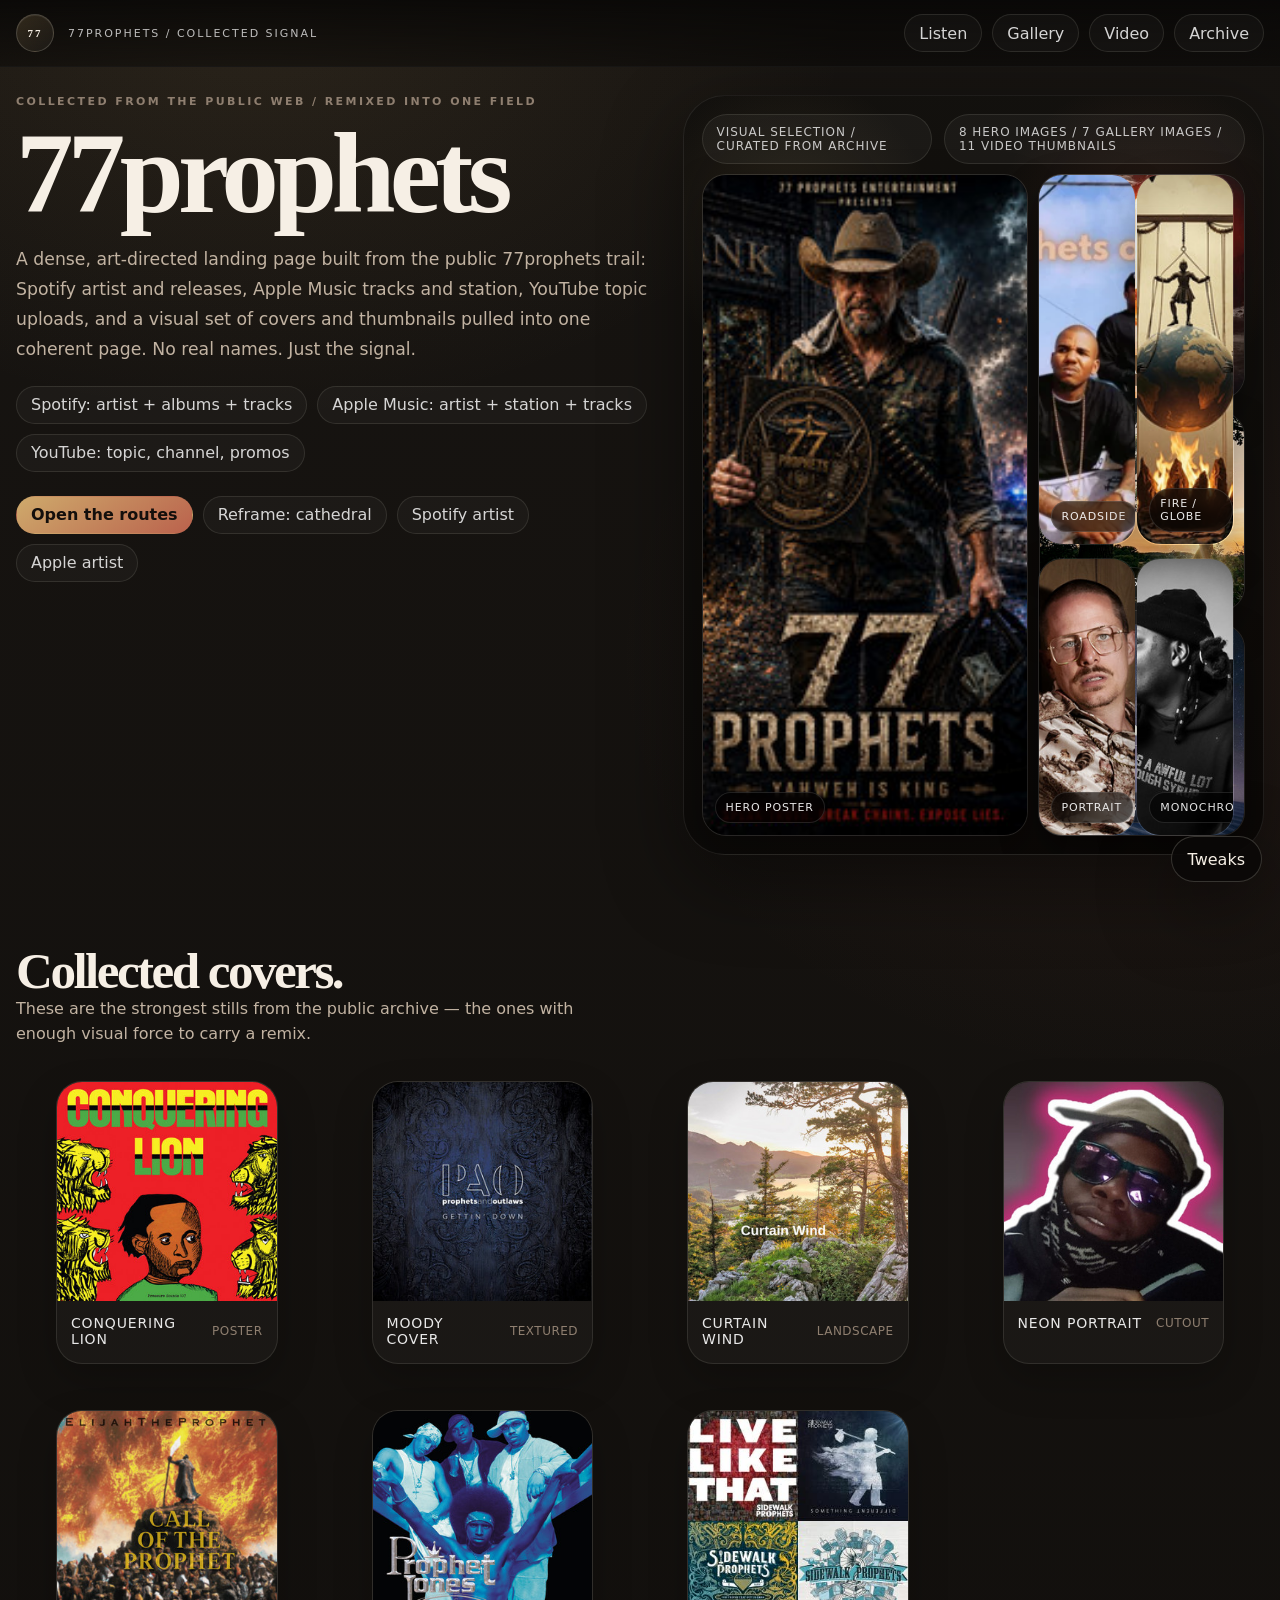
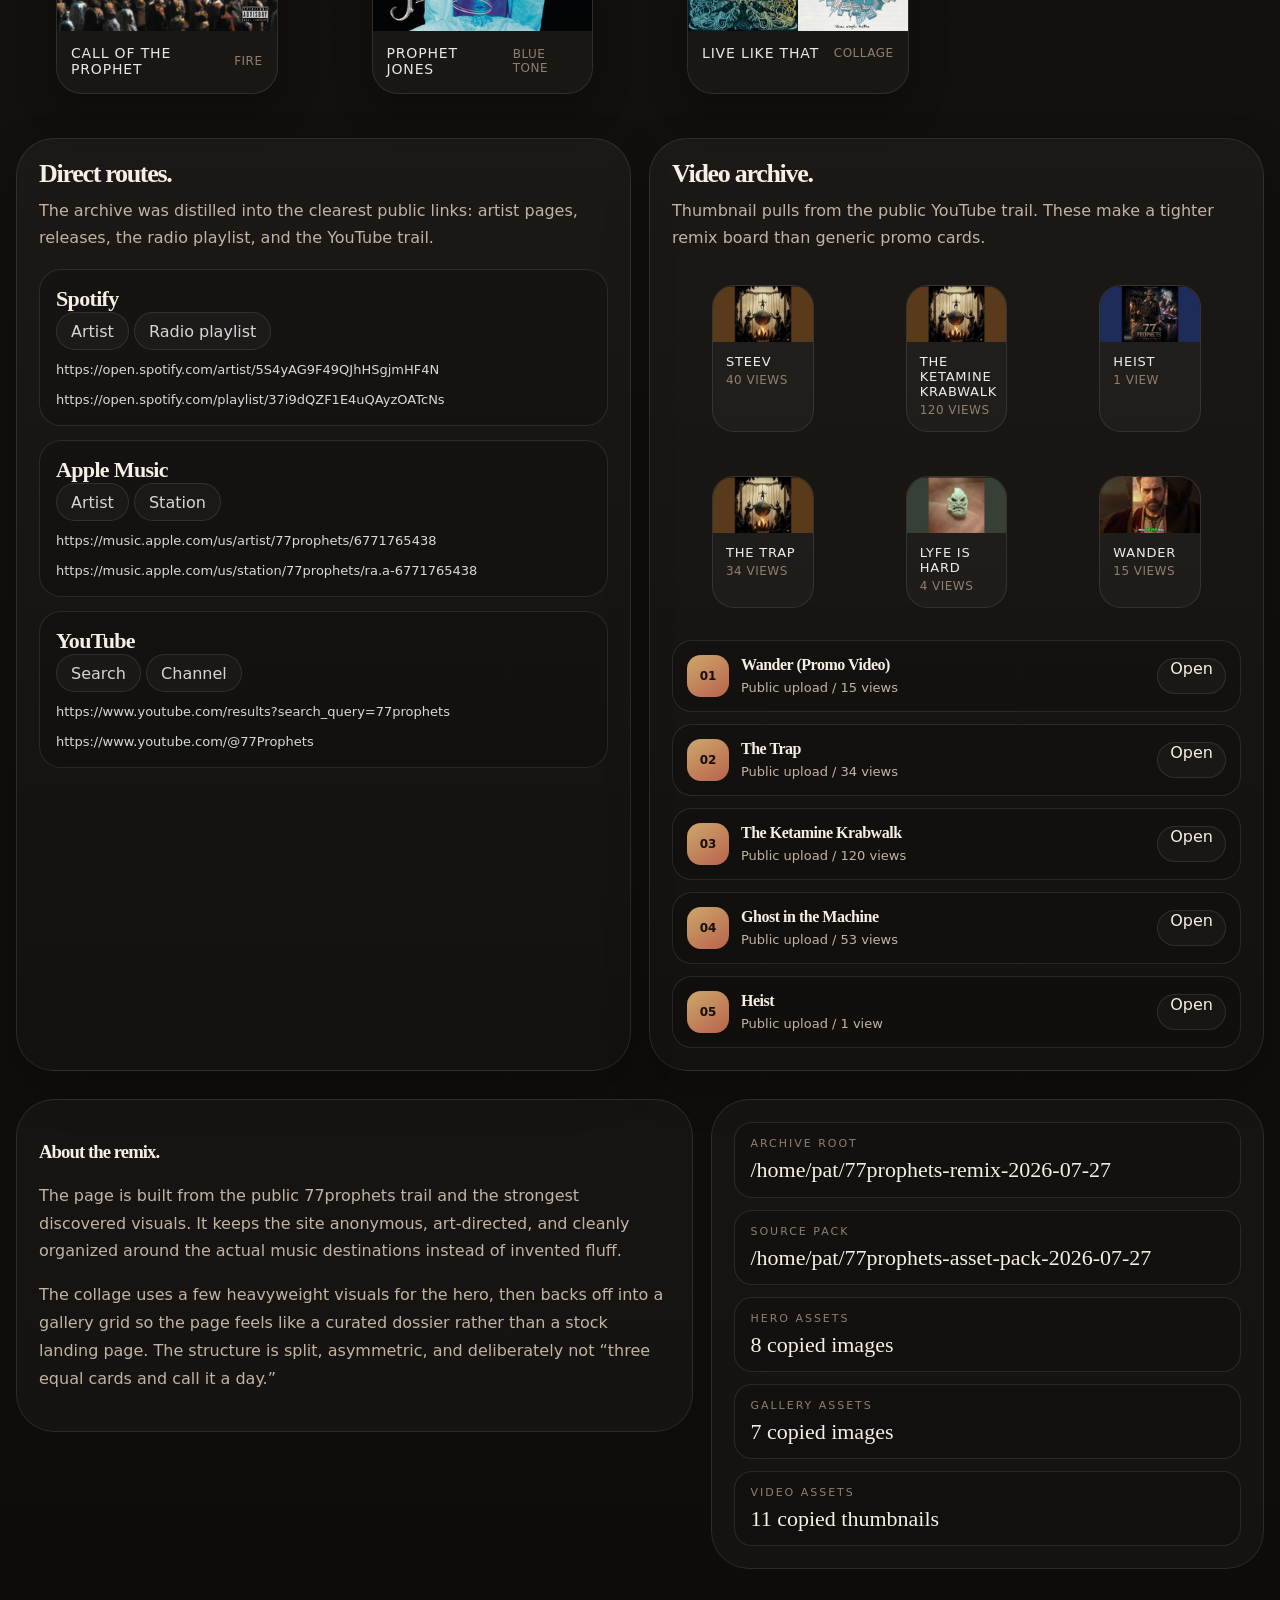
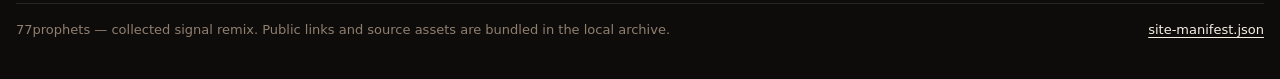
==== index.html @ fbe73b4c "first commit" ====
<!doctype html>
<html lang="en" data-theme="night" data-density="open">
<head>
  <meta charset="utf-8" />
  <meta name="viewport" content="width=device-width, initial-scale=1" />
  <title>77prophets — collected signal</title>
  <meta name="description" content="A remix landing page for 77prophets built from collected Spotify, Apple Music, and YouTube source material." />
  <link rel="stylesheet" href="styles.css" />
</head>
<body>
  <header class="topbar">
    <div class="topbar-inner">
      <a class="brand" href="#top">
        <span class="mark">77</span>
        <span>77prophets / collected signal</span>
      </a>
      <nav class="nav" aria-label="Primary">
        <a href="#listen">Listen</a>
        <a href="#gallery">Gallery</a>
        <a href="#video">Video</a>
        <a href="#archive">Archive</a>
      </nav>
    </div>
  </header>

  <main id="top" class="shell">
    <section class="hero">
      <div class="hero-grid">
        <div>
          <p class="kicker">collected from the public web / remixed into one field</p>
          <h1>77prophets</h1>
          <p class="lede">
            A dense, art-directed landing page built from the public 77prophets trail: Spotify artist and releases,
            Apple Music tracks and station, YouTube topic uploads, and a visual set of covers and thumbnails pulled
            into one coherent page. No real names. Just the signal.
          </p>
          <div class="hero-meta">
            <span class="pill">Spotify: artist + albums + tracks</span>
            <span class="pill">Apple Music: artist + station + tracks</span>
            <span class="pill">YouTube: topic, channel, promos</span>
          </div>
          <div class="hero-actions">
            <a class="pill primary" href="#listen">Open the routes</a>
            <button class="pill" id="layoutBtn" type="button">Reframe</button>
            <a class="pill" href="https://open.spotify.com/artist/5S4yAG9F49QJhHSgjmHF4N" target="_blank" rel="noreferrer">Spotify artist</a>
            <a class="pill" href="https://music.apple.com/us/artist/77prophets/6771765438" target="_blank" rel="noreferrer">Apple artist</a>
          </div>
        </div>

        <div class="stage" id="stage" data-layout="cathedral">
          <div class="stage-top">
            <div class="stage-note">visual selection / curated from archive</div>
            <div class="stage-note">8 hero images / 7 gallery images / 11 video thumbnails</div>
          </div>
          <div class="stage-viewer">
            <div class="stage-layout layout-cathedral">
              <div class="tile a"><img src="assets/hero/13_3f264e3a9a.jpg" alt="selected 77prophets artwork"><div class="caption">Hero poster</div></div>
              <div class="tile b"><img src="assets/hero/24_8e5d7bba82.jpg" alt="selected 77prophets artwork"><div class="caption">Cross / water</div></div>
              <div class="tile c"><img src="assets/hero/15_513509aef8.jpg" alt="selected 77prophets artwork"><div class="caption">Tree / rays</div></div>
              <div class="tile d"><img src="assets/hero/18_b2beb90a15.jpg" alt="selected 77prophets artwork"><div class="caption">Desert night</div></div>
              <div class="tile e"><img src="assets/hero/08_714ebfcae6.jpg" alt="selected 77prophets artwork"><div class="caption">Portrait</div></div>
              <div class="tile f"><img src="assets/hero/11_0848725a1e.jpg" alt="selected 77prophets artwork"><div class="caption">Monochrome</div></div>
              <div class="tile g"><img src="assets/hero/22_7654c1fba0.jpg" alt="selected 77prophets artwork"><div class="caption">Roadside</div></div>
              <div class="tile h"><img src="assets/hero/01_78456604d5.jpg" alt="selected 77prophets artwork"><div class="caption">Fire / globe</div></div>
            </div>
            <div class="stage-layout layout-noir">
              <div class="tile a"><img src="assets/hero/24_8e5d7bba82.jpg" alt="selected 77prophets artwork"><div class="caption">Cross / water</div></div>
              <div class="tile b"><img src="assets/hero/13_3f264e3a9a.jpg" alt="selected 77prophets artwork"><div class="caption">Hero poster</div></div>
              <div class="tile c"><img src="assets/hero/18_b2beb90a15.jpg" alt="selected 77prophets artwork"><div class="caption">Desert night</div></div>
              <div class="tile d"><img src="assets/hero/08_714ebfcae6.jpg" alt="selected 77prophets artwork"><div class="caption">Portrait</div></div>
              <div class="tile e"><img src="assets/hero/11_0848725a1e.jpg" alt="selected 77prophets artwork"><div class="caption">Monochrome</div></div>
              <div class="tile f"><img src="assets/hero/15_513509aef8.jpg" alt="selected 77prophets artwork"><div class="caption">Tree / rays</div></div>
              <div class="tile g"><img src="assets/hero/22_7654c1fba0.jpg" alt="selected 77prophets artwork"><div class="caption">Roadside</div></div>
              <div class="tile h"><img src="assets/hero/01_78456604d5.jpg" alt="selected 77prophets artwork"><div class="caption">Fire / globe</div></div>
            </div>
            <div class="stage-layout layout-field">
              <div class="tile a"><img src="assets/hero/18_b2beb90a15.jpg" alt="selected 77prophets artwork"><div class="caption">Desert night</div></div>
              <div class="tile b"><img src="assets/hero/24_8e5d7bba82.jpg" alt="selected 77prophets artwork"><div class="caption">Cross / water</div></div>
              <div class="tile c"><img src="assets/hero/13_3f264e3a9a.jpg" alt="selected 77prophets artwork"><div class="caption">Hero poster</div></div>
              <div class="tile d"><img src="assets/hero/08_714ebfcae6.jpg" alt="selected 77prophets artwork"><div class="caption">Portrait</div></div>
              <div class="tile e"><img src="assets/hero/11_0848725a1e.jpg" alt="selected 77prophets artwork"><div class="caption">Monochrome</div></div>
              <div class="tile f"><img src="assets/hero/15_513509aef8.jpg" alt="selected 77prophets artwork"><div class="caption">Tree / rays</div></div>
              <div class="tile g"><img src="assets/hero/22_7654c1fba0.jpg" alt="selected 77prophets artwork"><div class="caption">Roadside</div></div>
              <div class="tile h"><img src="assets/hero/01_78456604d5.jpg" alt="selected 77prophets artwork"><div class="caption">Fire / globe</div></div>
            </div>
          </div>
        </div>
      </div>
    </section>

    <section class="section" id="gallery">
      <div class="grid-title">
        <div>
          <h2>Collected covers.</h2>
          <p>These are the strongest stills from the public archive — the ones with enough visual force to carry a remix.</p>
        </div>
      </div>
      <div class="gallery">
        <figure class="art"><div class="frame"><img src="assets/gallery/06_ef3a09a09f.jpg" alt="77prophets collected artwork"></div><figcaption><span class="name">Conquering Lion</span><span class="meta">Poster</span></figcaption></figure>
        <figure class="art"><div class="frame"><img src="assets/gallery/07_71e5654ec9.jpg" alt="77prophets collected artwork"></div><figcaption><span class="name">Moody cover</span><span class="meta">Textured</span></figcaption></figure>
        <figure class="art"><div class="frame"><img src="assets/gallery/09_34dceb5f44.jpg" alt="77prophets collected artwork"></div><figcaption><span class="name">Curtain Wind</span><span class="meta">Landscape</span></figcaption></figure>
        <figure class="art"><div class="frame"><img src="assets/gallery/12_2a3b963a49.jpg" alt="77prophets collected artwork"></div><figcaption><span class="name">Neon portrait</span><span class="meta">Cutout</span></figcaption></figure>
        <figure class="art"><div class="frame"><img src="assets/gallery/19_951641663b.jpg" alt="77prophets collected artwork"></div><figcaption><span class="name">Call of the Prophet</span><span class="meta">Fire</span></figcaption></figure>
        <figure class="art"><div class="frame"><img src="assets/gallery/20_6f04014e74.jpg" alt="77prophets collected artwork"></div><figcaption><span class="name">Prophet Jones</span><span class="meta">Blue tone</span></figcaption></figure>
        <figure class="art"><div class="frame"><img src="assets/gallery/23_572b9ea2e8.jpg" alt="77prophets collected artwork"></div><figcaption><span class="name">Live Like That</span><span class="meta">Collage</span></figcaption></figure>
      </div>
    </section>

    <section class="section" id="listen">
      <div class="split">
        <div class="panel">
          <div class="panel-inner">
            <h3>Direct routes.</h3>
            <p class="lead">The archive was distilled into the clearest public links: artist pages, releases, the radio playlist, and the YouTube trail.</p>
            <div class="platforms">
              <div class="platform">
                <h4>Spotify</h4>
                <a class="link-chip" href="https://open.spotify.com/artist/5S4yAG9F49QJhHSgjmHF4N" target="_blank" rel="noreferrer">Artist</a>
                <a class="link-chip" href="https://open.spotify.com/playlist/37i9dQZF1E4uQAyzOATcNs" target="_blank" rel="noreferrer">Radio playlist</a>
                <span class="url">https://open.spotify.com/artist/5S4yAG9F49QJhHSgjmHF4N</span>
                <span class="url">https://open.spotify.com/playlist/37i9dQZF1E4uQAyzOATcNs</span>
              </div>
              <div class="platform">
                <h4>Apple Music</h4>
                <a class="link-chip" href="https://music.apple.com/us/artist/77prophets/6771765438" target="_blank" rel="noreferrer">Artist</a>
                <a class="link-chip" href="https://music.apple.com/us/station/77prophets/ra.a-6771765438" target="_blank" rel="noreferrer">Station</a>
                <span class="url">https://music.apple.com/us/artist/77prophets/6771765438</span>
                <span class="url">https://music.apple.com/us/station/77prophets/ra.a-6771765438</span>
              </div>
              <div class="platform">
                <h4>YouTube</h4>
                <a class="link-chip" href="https://www.youtube.com/results?search_query=77prophets" target="_blank" rel="noreferrer">Search</a>
                <a class="link-chip" href="https://www.youtube.com/@77Prophets" target="_blank" rel="noreferrer">Channel</a>
                <span class="url">https://www.youtube.com/results?search_query=77prophets</span>
                <span class="url">https://www.youtube.com/@77Prophets</span>
              </div>
            </div>
          </div>
        </div>
        <div class="panel" id="video">
          <div class="panel-inner">
            <h3>Video archive.</h3>
            <p class="lead">Thumbnail pulls from the public YouTube trail. These make a tighter remix board than generic promo cards.</p>
            <div class="watch-grid">
              <figure class="watch"><div class="thumb"><img src="assets/video/29_steev_6j5puYoTMLA.jpg" alt="Steev thumbnail"></div><figcaption><span class="name">Steev</span><span class="meta">40 views</span></figcaption></figure>
              <figure class="watch"><div class="thumb"><img src="assets/video/30_the-ketamine-krabwalk_bxplLXEEALA.jpg" alt="The Ketamine Krabwalk thumbnail"></div><figcaption><span class="name">The Ketamine Krabwalk</span><span class="meta">120 views</span></figcaption></figure>
              <figure class="watch"><div class="thumb"><img src="assets/video/31_heist_xlQehM2_czU.jpg" alt="Heist thumbnail"></div><figcaption><span class="name">Heist</span><span class="meta">1 view</span></figcaption></figure>
              <figure class="watch"><div class="thumb"><img src="assets/video/33_the-trap_KlqgyTKAqKk.jpg" alt="The Trap thumbnail"></div><figcaption><span class="name">The Trap</span><span class="meta">34 views</span></figcaption></figure>
              <figure class="watch"><div class="thumb"><img src="assets/video/35_lyfe-is-hard_1YP9dGUnox0.jpg" alt="Lyfe Is Hard thumbnail"></div><figcaption><span class="name">Lyfe Is Hard</span><span class="meta">4 views</span></figcaption></figure>
              <figure class="watch"><div class="thumb"><img src="assets/video/40_wander-promo-video_gyBCdFIRSbQ.jpg" alt="Wander promo thumbnail"></div><figcaption><span class="name">Wander</span><span class="meta">15 views</span></figcaption></figure>
            </div>
            <div class="tracklist">
              <article class="track"><div class="num">01</div><div><h4>Wander (Promo Video)</h4><p>Public upload / 15 views</p></div><a class="go" href="https://www.youtube.com/watch?v=gyBCdFIRSbQ&list=RDgyBCdFIRSbQ&start_radio=1&pp=ygUKNzdwcm9waGV0c6AHAQ%3D%3D" target="_blank" rel="noreferrer">Open</a></article>
              <article class="track"><div class="num">02</div><div><h4>The Trap</h4><p>Public upload / 34 views</p></div><a class="go" href="https://www.youtube.com/watch?v=KlqgyTKAqKk&list=RDKlqgyTKAqKk&start_radio=1&pp=ygUKNzdwcm9waGV0c6AHAQ%3D%3D" target="_blank" rel="noreferrer">Open</a></article>
              <article class="track"><div class="num">03</div><div><h4>The Ketamine Krabwalk</h4><p>Public upload / 120 views</p></div><a class="go" href="https://www.youtube.com/watch?v=bxplLXEEALA&list=RDbxplLXEEALA&start_radio=1&pp=ygUKNzdwcm9waGV0c6AHAQ%3D%3D" target="_blank" rel="noreferrer">Open</a></article>
              <article class="track"><div class="num">04</div><div><h4>Ghost in the Machine</h4><p>Public upload / 53 views</p></div><a class="go" href="https://www.youtube.com/watch?v=Ih0XRfu945s&list=RDIh0XRfu945s&start_radio=1&pp=ygUKNzdwcm9waGV0c6AHAQ%3D%3D" target="_blank" rel="noreferrer">Open</a></article>
              <article class="track"><div class="num">05</div><div><h4>Heist</h4><p>Public upload / 1 view</p></div><a class="go" href="https://www.youtube.com/watch?v=xlQehM2_czU&list=RDxlQehM2_czU&start_radio=1&pp=ygUKNzdwcm9waGV0c6AHAQ%3D%3D" target="_blank" rel="noreferrer">Open</a></article>
            </div>
          </div>
        </div>
      </div>
    </section>

    <section class="section" id="archive">
      <div class="story">
        <div class="essay">
          <h3>About the remix.</h3>
          <p>
            The page is built from the public 77prophets trail and the strongest discovered visuals. It keeps the site
            anonymous, art-directed, and cleanly organized around the actual music destinations instead of invented fluff.
          </p>
          <p>
            The collage uses a few heavyweight visuals for the hero, then backs off into a gallery grid so the page
            feels like a curated dossier rather than a stock landing page. The structure is split, asymmetric, and
            deliberately not “three equal cards and call it a day.”
          </p>
        </div>
        <div class="facts">
          <div class="fact"><div class="label">archive root</div><div class="value">/home/pat/77prophets-remix-2026-07-27</div></div>
          <div class="fact"><div class="label">source pack</div><div class="value">/home/pat/77prophets-asset-pack-2026-07-27</div></div>
          <div class="fact"><div class="label">hero assets</div><div class="value">8 copied images</div></div>
          <div class="fact"><div class="label">gallery assets</div><div class="value">7 copied images</div></div>
          <div class="fact"><div class="label">video assets</div><div class="value">11 copied thumbnails</div></div>
        </div>
      </div>
    </section>

    <footer class="footer">
      <div class="footer-inner">
        <div>77prophets — collected signal remix. Public links and source assets are bundled in the local archive.</div>
        <div><a href="site-manifest.json">site-manifest.json</a></div>
      </div>
    </footer>
  </main>

  <div class="tweaks" id="tweaks">
    <button class="launch" id="tweaksToggle" aria-expanded="false" aria-controls="tweaksPanel">Tweaks</button>
    <div class="tweaks-panel" id="tweaksPanel">
      <div class="label">Theme</div>
      <div class="segmented" data-group="theme">
        <button type="button" data-theme="night" aria-pressed="true">Night</button>
        <button type="button" data-theme="paper" aria-pressed="false">Paper</button>
        <button type="button" data-theme="ember" aria-pressed="false">Ember</button>
      </div>
      <div class="row">
        <div class="label">Density</div>
        <div class="segmented" data-group="density">
          <button type="button" data-density="open" aria-pressed="true">Open</button>
          <button type="button" data-density="tight" aria-pressed="false">Tight</button>
        </div>
      </div>
    </div>
  </div>
  <script src="script.js"></script>
</body>
</html>
---- styles.css ----
:root {
  --bg: #0e0c0a;
  --bg-soft: #171411;
  --panel: rgba(22, 18, 14, 0.82);
  --panel-2: rgba(31, 26, 20, 0.88);
  --line: rgba(255, 247, 233, 0.10);
  --line-strong: rgba(255, 247, 233, 0.18);
  --ink: #f6efe5;
  --muted: #c2b3a2;
  --muted-2: #8f7f70;
  --accent: #d6b06f;
  --accent-2: #c86952;
  --accent-3: #8bb9e8;
  --shadow: 0 26px 80px rgba(0, 0, 0, 0.45);
  --radius-xl: 34px;
  --radius-lg: 26px;
  --radius-md: 18px;
  --radius-sm: 12px;
  --max: 1360px;
}

* { box-sizing: border-box; }
html { scroll-behavior: smooth; }
body {
  margin: 0;
  color: var(--ink);
  font-family: ui-sans-serif, system-ui, -apple-system, BlinkMacSystemFont, "Segoe UI", sans-serif;
  background:
    radial-gradient(1000px 700px at 20% 0%, rgba(214, 176, 111, 0.10), transparent 60%),
    radial-gradient(900px 700px at 90% 20%, rgba(200, 105, 82, 0.08), transparent 60%),
    linear-gradient(180deg, var(--bg-soft), var(--bg));
  min-height: 100vh;
  overflow-x: hidden;
}

a { color: inherit; text-decoration: none; }
img { display: block; width: 100%; }
button { font: inherit; }

.shell {
  width: min(var(--max), calc(100vw - 32px));
  margin: 0 auto;
}

.topbar {
  position: sticky;
  top: 0;
  z-index: 10;
  backdrop-filter: blur(16px);
  -webkit-backdrop-filter: blur(16px);
  background: linear-gradient(180deg, rgba(8, 7, 6, 0.88), rgba(8, 7, 6, 0.48));
  border-bottom: 1px solid rgba(255, 255, 255, 0.05);
}
.topbar-inner {
  width: min(var(--max), calc(100vw - 32px));
  margin: 0 auto;
  padding: 14px 0;
  display: flex;
  align-items: center;
  justify-content: space-between;
  gap: 16px;
}
.brand {
  display: flex;
  align-items: center;
  gap: 14px;
  text-transform: uppercase;
  letter-spacing: 0.18em;
  font-size: 11px;
  color: rgba(255, 255, 255, 0.72);
}
.mark {
  width: 38px;
  height: 38px;
  border-radius: 999px;
  display: grid;
  place-items: center;
  border: 1px solid var(--line-strong);
  background: linear-gradient(145deg, rgba(214,176,111,0.18), rgba(255,255,255,0.04));
  box-shadow: inset 0 1px 0 rgba(255,255,255,0.08);
  font-family: Georgia, serif;
  font-weight: 700;
  color: var(--ink);
}
.nav {
  display: flex;
  flex-wrap: wrap;
  justify-content: flex-end;
  gap: 10px;
}
.nav a,
.pill,
.link-chip {
  min-height: 38px;
  display: inline-flex;
  align-items: center;
  gap: 8px;
  padding: 0 14px;
  border-radius: 999px;
  border: 1px solid var(--line);
  background: rgba(255,255,255,0.03);
  color: rgba(255,255,255,0.82);
  transition: transform 180ms ease, background 180ms ease, border-color 180ms ease;
}
.nav a:hover,
.nav a:focus-visible,
.pill:hover,
.pill:focus-visible,
.link-chip:hover,
.link-chip:focus-visible,
button:hover,
button:focus-visible {
  outline: none;
  transform: translateY(-1px);
  border-color: var(--line-strong);
  background: rgba(255,255,255,0.06);
}

.hero {
  padding: 28px 0 26px;
}
.hero-grid {
  display: grid;
  grid-template-columns: minmax(0, 1.05fr) minmax(0, 0.95fr);
  gap: 24px;
  align-items: start;
}
.kicker {
  margin: 0 0 14px;
  font-size: 11px;
  letter-spacing: 0.22em;
  text-transform: uppercase;
  color: var(--muted-2);
  font-weight: 600;
}
.hero h1,
.section h2,
.section h3,
.feature-card .title,
.platform h3,
.story h3 {
  font-family: Georgia, "Times New Roman", serif;
  letter-spacing: -0.05em;
}
.hero h1 {
  margin: 0;
  font-size: clamp(58px, 9vw, 132px);
  line-height: 0.9;
  font-weight: 700;
  text-wrap: balance;
}
.hero .lede {
  margin: 18px 0 0;
  max-width: 62ch;
  font-size: clamp(16px, 1.35vw, 19px);
  line-height: 1.74;
  color: var(--muted);
}
.hero-meta {
  display: flex;
  flex-wrap: wrap;
  gap: 10px;
  margin-top: 22px;
}
.hero-actions {
  display: flex;
  flex-wrap: wrap;
  gap: 10px;
  margin-top: 24px;
}
.primary {
  background: linear-gradient(145deg, rgba(214,176,111,0.96), rgba(200,105,82,0.92));
  color: #140f0c;
  border-color: transparent;
  font-weight: 700;
}
.primary:hover,
.primary:focus-visible { background: linear-gradient(145deg, rgba(223,190,129,0.98), rgba(220,132,103,0.96)); }

.stage {
  position: relative;
  min-height: 760px;
  border-radius: calc(var(--radius-xl) + 8px);
  background:
    radial-gradient(circle at 18% 16%, rgba(214,176,111,0.10), transparent 18%),
    radial-gradient(circle at 80% 18%, rgba(200,105,82,0.12), transparent 20%),
    linear-gradient(180deg, rgba(19, 17, 14, 0.98), rgba(12, 10, 8, 0.96));
  border: 1px solid rgba(255,255,255,0.08);
  overflow: hidden;
  box-shadow: var(--shadow);
}
.stage::before {
  content: "";
  position: absolute;
  inset: 0;
  background:
    linear-gradient(90deg, transparent 0 49.8%, rgba(255,255,255,0.04) 49.8% 50.2%, transparent 50.2% 100%),
    linear-gradient(0deg, transparent 0 49.8%, rgba(255,255,255,0.04) 49.8% 50.2%, transparent 50.2% 100%);
  background-size: 56px 56px;
  opacity: 0.22;
  mask-image: radial-gradient(circle at center, black 52%, transparent 88%);
}
.stage-top {
  position: absolute;
  top: 18px;
  left: 18px;
  right: 18px;
  display: flex;
  align-items: center;
  justify-content: space-between;
  gap: 12px;
  z-index: 1;
}
.stage-note {
  padding: 10px 14px;
  border-radius: 999px;
  background: rgba(255,255,255,0.04);
  border: 1px solid var(--line);
  color: rgba(255,255,255,0.76);
  font-size: 12px;
  letter-spacing: 0.08em;
  text-transform: uppercase;
}
.stage-viewer {
  position: absolute;
  inset: 78px 18px 18px 18px;
  display: grid;
  gap: 16px;
}
.stage-layout {
  position: absolute;
  inset: 0;
  opacity: 0;
  pointer-events: none;
  transition: opacity 320ms ease, transform 320ms ease;
  transform: scale(0.99);
}
.stage[data-layout="cathedral"] .layout-cathedral,
.stage[data-layout="noir"] .layout-noir,
.stage[data-layout="field"] .layout-field {
  opacity: 1;
  pointer-events: auto;
  transform: scale(1);
}
.tile {
  position: absolute;
  overflow: hidden;
  border-radius: 24px;
  border: 1px solid rgba(255,255,255,0.10);
  background: rgba(255,255,255,0.02);
  box-shadow: 0 18px 40px rgba(0,0,0,0.28);
}
.tile img { height: 100%; object-fit: cover; }
.tile .caption {
  position: absolute;
  left: 12px;
  bottom: 12px;
  padding: 8px 10px;
  border-radius: 999px;
  background: rgba(0,0,0,0.55);
  border: 1px solid rgba(255,255,255,0.12);
  font-size: 11px;
  letter-spacing: 0.08em;
  text-transform: uppercase;
  color: rgba(255,255,255,0.9);
  backdrop-filter: blur(10px);
}
.layout-cathedral .a { left: 0; top: 0; width: 60%; height: 100%; }
.layout-cathedral .b { right: 0; top: 0; width: 38%; height: 34%; }
.layout-cathedral .c { right: 0; top: 36%; width: 38%; height: 30%; }
.layout-cathedral .d { right: 0; bottom: 0; width: 38%; height: 32%; }
.layout-cathedral .e { left: 62%; top: 58%; width: 18%; height: 42%; }
.layout-cathedral .f { left: 80%; top: 58%; width: 18%; height: 42%; }
.layout-cathedral .g { left: 62%; top: 0; width: 18%; height: 56%; }
.layout-cathedral .h { left: 80%; top: 0; width: 18%; height: 56%; }

.layout-noir .a { left: 0; top: 0; width: 54%; height: 60%; }
.layout-noir .b { right: 0; top: 0; width: 44%; height: 30%; }
.layout-noir .c { right: 0; top: 32%; width: 44%; height: 30%; }
.layout-noir .d { left: 0; bottom: 0; width: 36%; height: 38%; }
.layout-noir .e { left: 38%; bottom: 0; width: 26%; height: 38%; }
.layout-noir .f { right: 0; bottom: 0; width: 24%; height: 38%; }
.layout-noir .g { left: 54%; top: 64%; width: 20%; height: 36%; }
.layout-noir .h { left: 74%; top: 64%; width: 20%; height: 36%; }

.layout-field .a { left: 0; top: 0; width: 48%; height: 100%; }
.layout-field .b { left: 50%; top: 0; width: 24%; height: 48%; }
.layout-field .c { left: 76%; top: 0; width: 24%; height: 48%; }
.layout-field .d { left: 50%; top: 50%; width: 24%; height: 50%; }
.layout-field .e { left: 76%; top: 50%; width: 24%; height: 50%; }
.layout-field .f { left: 24%; top: 52%; width: 24%; height: 48%; }
.layout-field .g { left: 0; top: 66%; width: 24%; height: 34%; }
.layout-field .h { left: 24%; top: 0; width: 24%; height: 50%; }

.grid-title {
  display: flex;
  justify-content: space-between;
  gap: 12px;
  align-items: end;
  margin: 48px 0 18px;
}
.grid-title h2 {
  margin: 0;
  font-size: clamp(32px, 4vw, 56px);
  line-height: 0.95;
  font-weight: 700;
}
.grid-title p {
  margin: 0;
  max-width: 58ch;
  color: var(--muted);
  line-height: 1.6;
}
.gallery {
  display: grid;
  grid-template-columns: repeat(4, minmax(0, 1fr));
  gap: 14px;
}
.watch-grid {
  display: grid;
  grid-template-columns: repeat(3, minmax(0, 1fr));
  gap: 12px;
  margin: 8px 0 16px;
}
.watch {
  overflow: hidden;
  border-radius: 22px;
  border: 1px solid var(--line);
  background: rgba(255,255,255,0.03);
}
.watch .thumb {
  aspect-ratio: 16 / 9;
  overflow: hidden;
}
.watch img {
  width: 100%;
  height: 100%;
  object-fit: cover;
  transition: transform 260ms ease;
}
.watch:hover img { transform: scale(1.03); }
.watch figcaption {
  padding: 12px 13px 14px;
  display: grid;
  gap: 4px;
}
.watch .name {
  font-size: 13px;
  letter-spacing: 0.06em;
  text-transform: uppercase;
  color: rgba(255,255,255,0.92);
}
.watch .meta {
  font-size: 12px;
  color: var(--muted-2);
  letter-spacing: 0.04em;
  text-transform: uppercase;
}
.art {
  border-radius: var(--radius-lg);
  overflow: hidden;
  border: 1px solid var(--line);
  background: rgba(255,255,255,0.03);
  box-shadow: 0 16px 38px rgba(0,0,0,0.22);
}
.art .frame {
  aspect-ratio: 1 / 1;
  overflow: hidden;
}
.art img {
  width: 100%;
  height: 100%;
  object-fit: cover;
  transition: transform 260ms ease;
}
.art:hover img { transform: scale(1.03); }
.art figcaption {
  padding: 14px 14px 16px;
  display: flex;
  justify-content: space-between;
  gap: 14px;
  align-items: center;
}
.art .name {
  font-size: 14px;
  letter-spacing: 0.06em;
  text-transform: uppercase;
  color: rgba(255,255,255,0.9);
}
.art .meta {
  font-size: 12px;
  color: var(--muted-2);
  letter-spacing: 0.04em;
  text-transform: uppercase;
}

.section {
  padding: 18px 0 10px;
}
.split {
  display: grid;
  grid-template-columns: 1fr 1fr;
  gap: 18px;
}
.panel {
  border-radius: calc(var(--radius-xl) + 4px);
  border: 1px solid var(--line);
  background: linear-gradient(180deg, rgba(255,255,255,0.04), rgba(255,255,255,0.02));
  box-shadow: 0 18px 46px rgba(0,0,0,0.20);
  overflow: hidden;
}
.panel-inner { padding: 22px; }
.panel h3 {
  margin: 0 0 10px;
  font-size: 26px;
  line-height: 1;
}
.panel p.lead {
  margin: 0 0 18px;
  color: var(--muted);
  line-height: 1.7;
}
.platforms {
  display: grid;
  gap: 14px;
}
.platform {
  padding: 16px;
  border-radius: 22px;
  border: 1px solid var(--line);
  background: rgba(0,0,0,0.14);
}
.platform h4,
.track h4,
.story h4 {
  margin: 0;
  font-family: Georgia, serif;
  letter-spacing: -0.03em;
}
.platform h4 { font-size: 22px; }
.platform .url {
  margin-top: 10px;
  display: block;
  color: rgba(255,255,255,0.84);
  word-break: break-word;
  font-size: 13px;
  line-height: 1.5;
}
.tracklist {
  display: grid;
  gap: 12px;
}
.track {
  display: grid;
  grid-template-columns: 42px 1fr auto;
  gap: 12px;
  align-items: center;
  padding: 14px;
  border-radius: 20px;
  border: 1px solid var(--line);
  background: rgba(0,0,0,0.14);
}
.track .num {
  width: 42px; height: 42px;
  display: grid; place-items: center;
  border-radius: 14px;
  background: linear-gradient(145deg, rgba(214,176,111,0.95), rgba(200,105,82,0.92));
  color: #140f0c;
  font-size: 12px;
  font-weight: 800;
}
.track p {
  margin: 4px 0 0;
  color: var(--muted);
  line-height: 1.5;
  font-size: 13px;
}
.track .go {
  min-height: 36px;
  padding: 0 12px;
  border-radius: 999px;
  border: 1px solid var(--line);
  background: rgba(255,255,255,0.03);
  color: var(--ink);
}

.story {
  display: grid;
  grid-template-columns: 1.1fr 0.9fr;
  gap: 18px;
  align-items: start;
}
.story .essay,
.story .facts {
  border-radius: calc(var(--radius-xl) + 4px);
  border: 1px solid var(--line);
  background: rgba(255,255,255,0.03);
  padding: 22px;
}
.story .essay p,
.story .facts p { color: var(--muted); line-height: 1.74; }
.story .facts { display: grid; gap: 12px; }
.fact {
  padding: 14px 16px;
  border-radius: 18px;
  background: rgba(0,0,0,0.14);
  border: 1px solid var(--line);
}
.fact .label {
  font-size: 11px;
  letter-spacing: 0.18em;
  text-transform: uppercase;
  color: var(--muted-2);
  margin-bottom: 8px;
}
.fact .value {
  font-family: Georgia, serif;
  font-size: 22px;
  line-height: 1.1;
}

.footer {
  padding: 24px 0 42px;
  color: var(--muted-2);
  font-size: 13px;
}
.footer-inner {
  display: flex;
  justify-content: space-between;
  gap: 14px;
  flex-wrap: wrap;
  border-top: 1px solid var(--line);
  padding-top: 18px;
}
.footer a { color: var(--ink); text-decoration: underline; text-underline-offset: 3px; }

.tweaks {
  position: fixed;
  right: 18px;
  bottom: 18px;
  z-index: 15;
}
.tweaks button.launch {
  min-height: 46px;
  padding: 0 16px;
  border-radius: 999px;
  border: 1px solid var(--line-strong);
  background: rgba(10, 8, 7, 0.90);
  color: var(--ink);
  box-shadow: var(--shadow);
}
.tweaks-panel {
  position: absolute;
  right: 0;
  bottom: 56px;
  width: min(340px, calc(100vw - 36px));
  display: none;
  padding: 14px;
  border-radius: 20px;
  border: 1px solid var(--line-strong);
  background: rgba(10, 8, 7, 0.96);
  box-shadow: var(--shadow);
}
.tweaks.open .tweaks-panel { display: block; }
.tweaks-panel .row { display: grid; gap: 10px; margin-top: 12px; }
.tweaks-panel .label {
  font-size: 11px;
  letter-spacing: 0.18em;
  text-transform: uppercase;
  color: var(--muted-2);
}
.segmented { display: flex; flex-wrap: wrap; gap: 8px; }
.segmented button {
  min-height: 36px;
  padding: 0 12px;
  border-radius: 999px;
  border: 1px solid var(--line);
  background: rgba(255,255,255,0.03);
  color: var(--ink);
}
.segmented button[aria-pressed="true"] {
  background: rgba(214,176,111,0.16);
  border-color: rgba(214,176,111,0.3);
}

@media (max-width: 1040px) {
  .hero-grid,
  .split,
  .story,
  .gallery { grid-template-columns: 1fr; }
  .stage { min-height: 640px; }
  .watch-grid { grid-template-columns: repeat(2, minmax(0, 1fr)); }
}

@media (max-width: 720px) {
  .shell,
  .topbar-inner { width: calc(100vw - 20px); }
  .topbar-inner { padding: 12px 0; flex-direction: column; align-items: start; }
  .nav { justify-content: flex-start; }
  .hero h1 { font-size: clamp(52px, 18vw, 82px); }
  .stage { min-height: 540px; }
  .stage-viewer { inset: 70px 12px 12px 12px; }
  .stage-top { left: 12px; right: 12px; top: 12px; }
  .layout-cathedral .a,
  .layout-cathedral .b,
  .layout-cathedral .c,
  .layout-cathedral .d,
  .layout-cathedral .e,
  .layout-cathedral .f,
  .layout-cathedral .g,
  .layout-cathedral .h,
  .layout-noir .a,
  .layout-noir .b,
  .layout-noir .c,
  .layout-noir .d,
  .layout-noir .e,
  .layout-noir .f,
  .layout-noir .g,
  .layout-noir .h,
  .layout-field .a,
  .layout-field .b,
  .layout-field .c,
  .layout-field .d,
  .layout-field .e,
  .layout-field .f,
  .layout-field .g,
  .layout-field .h {
    position: absolute;
    width: auto;
    height: auto;
  }
  .layout-cathedral .a { left: 0; top: 0; right: 0; bottom: 0; }
  .layout-cathedral .b { left: 12px; top: 12px; width: 44%; height: 28%; }
  .layout-cathedral .c { left: 52%; top: 12px; width: 36%; height: 28%; }
  .layout-cathedral .d { left: 52%; bottom: 12px; width: 36%; height: 28%; }
  .layout-cathedral .e { left: 12px; bottom: 12px; width: 26%; height: 28%; }
  .layout-cathedral .f { left: 40%; bottom: 12px; width: 10%; height: 28%; }
  .layout-cathedral .g { left: 12px; top: 34%; width: 24%; height: 30%; }
  .layout-cathedral .h { left: 40%; top: 34%; width: 24%; height: 30%; }
  .track { grid-template-columns: 1fr; }
  .track .num { width: 38px; height: 38px; }
  .track .go { width: 100%; }
  .watch-grid { grid-template-columns: 1fr; }
}
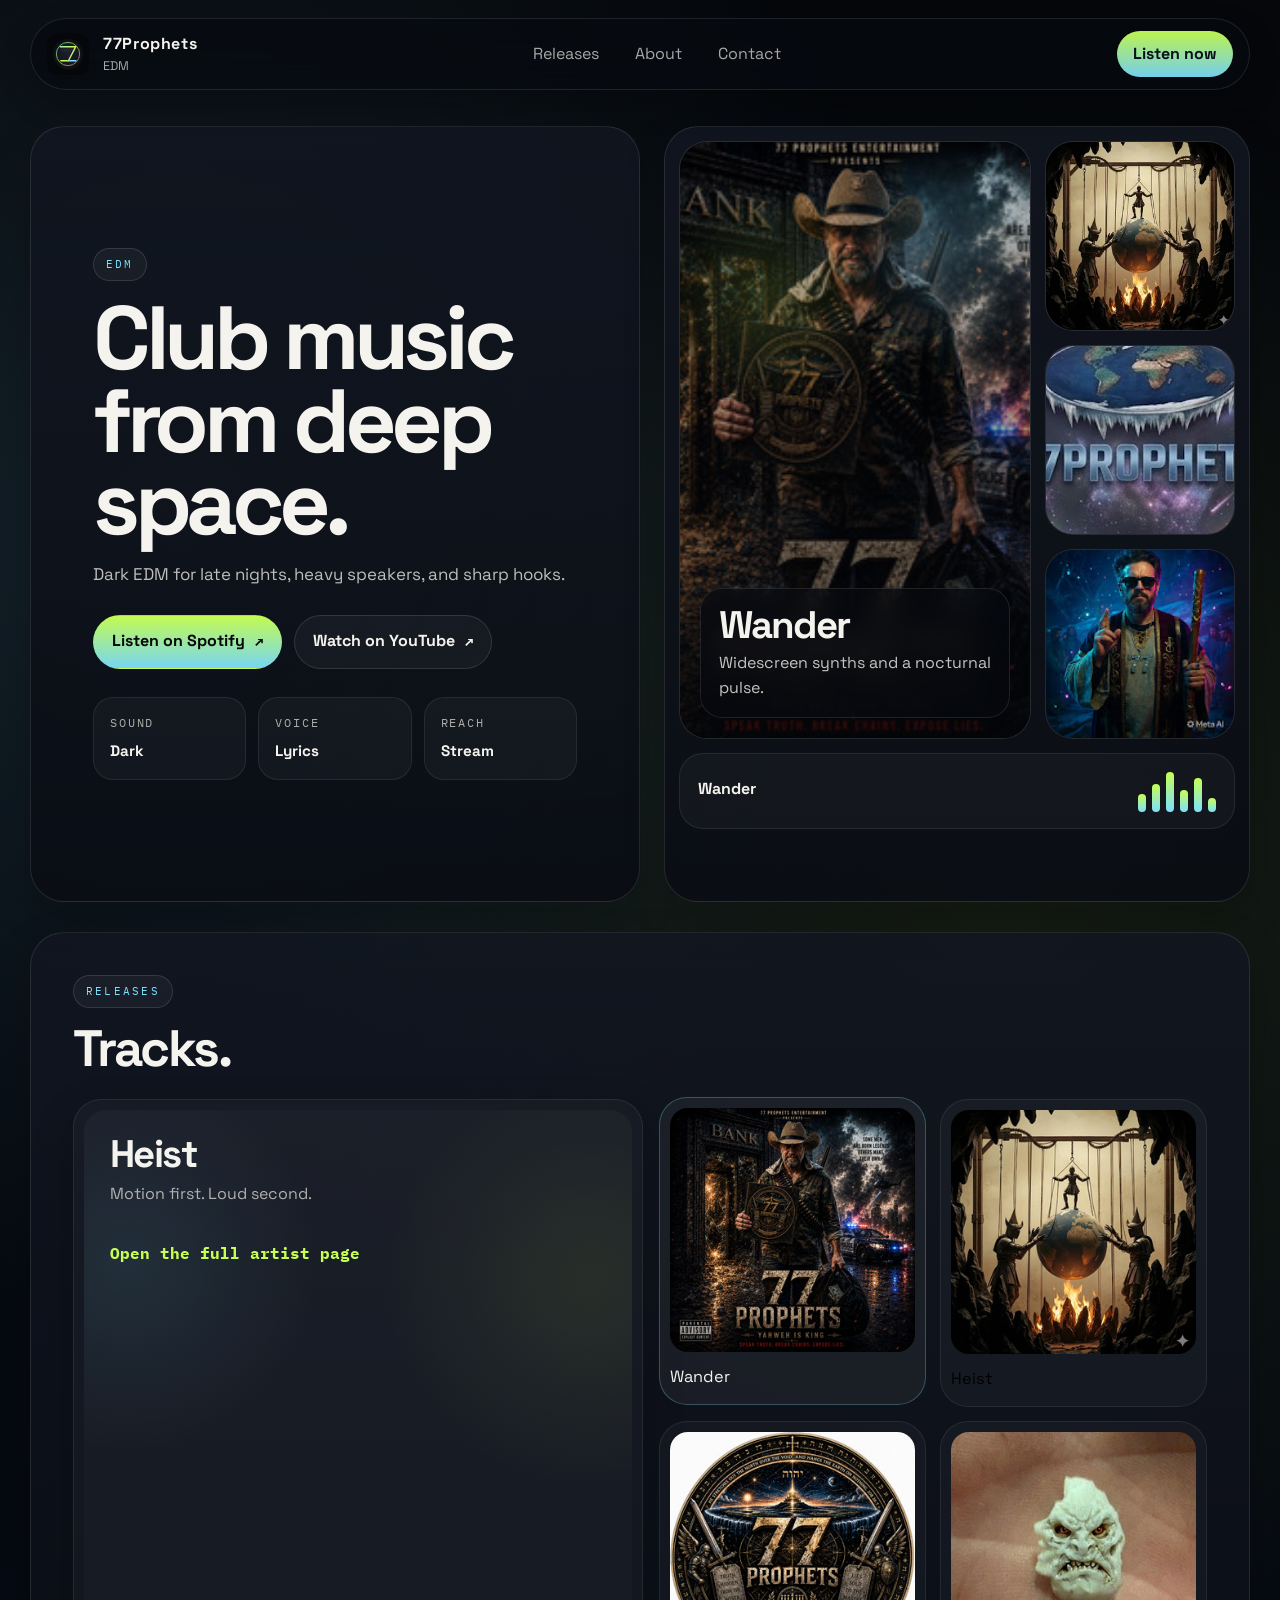
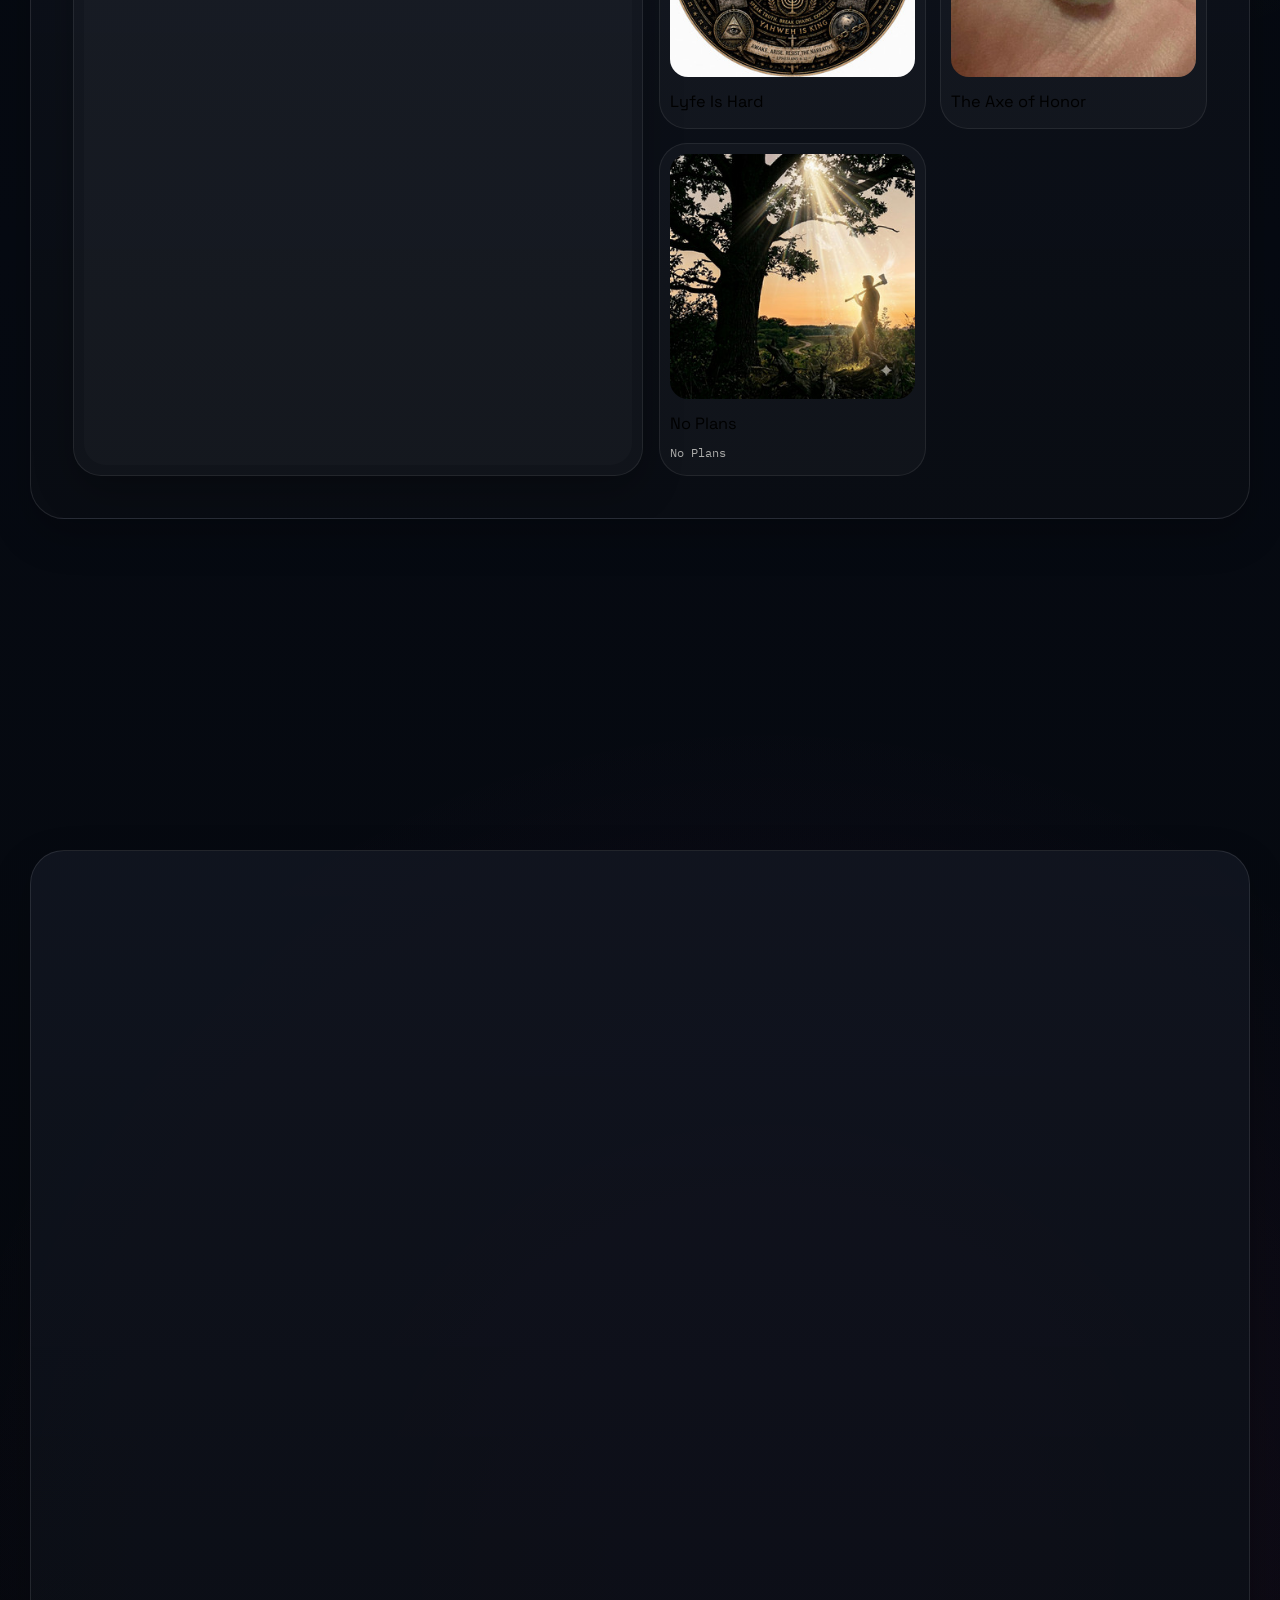
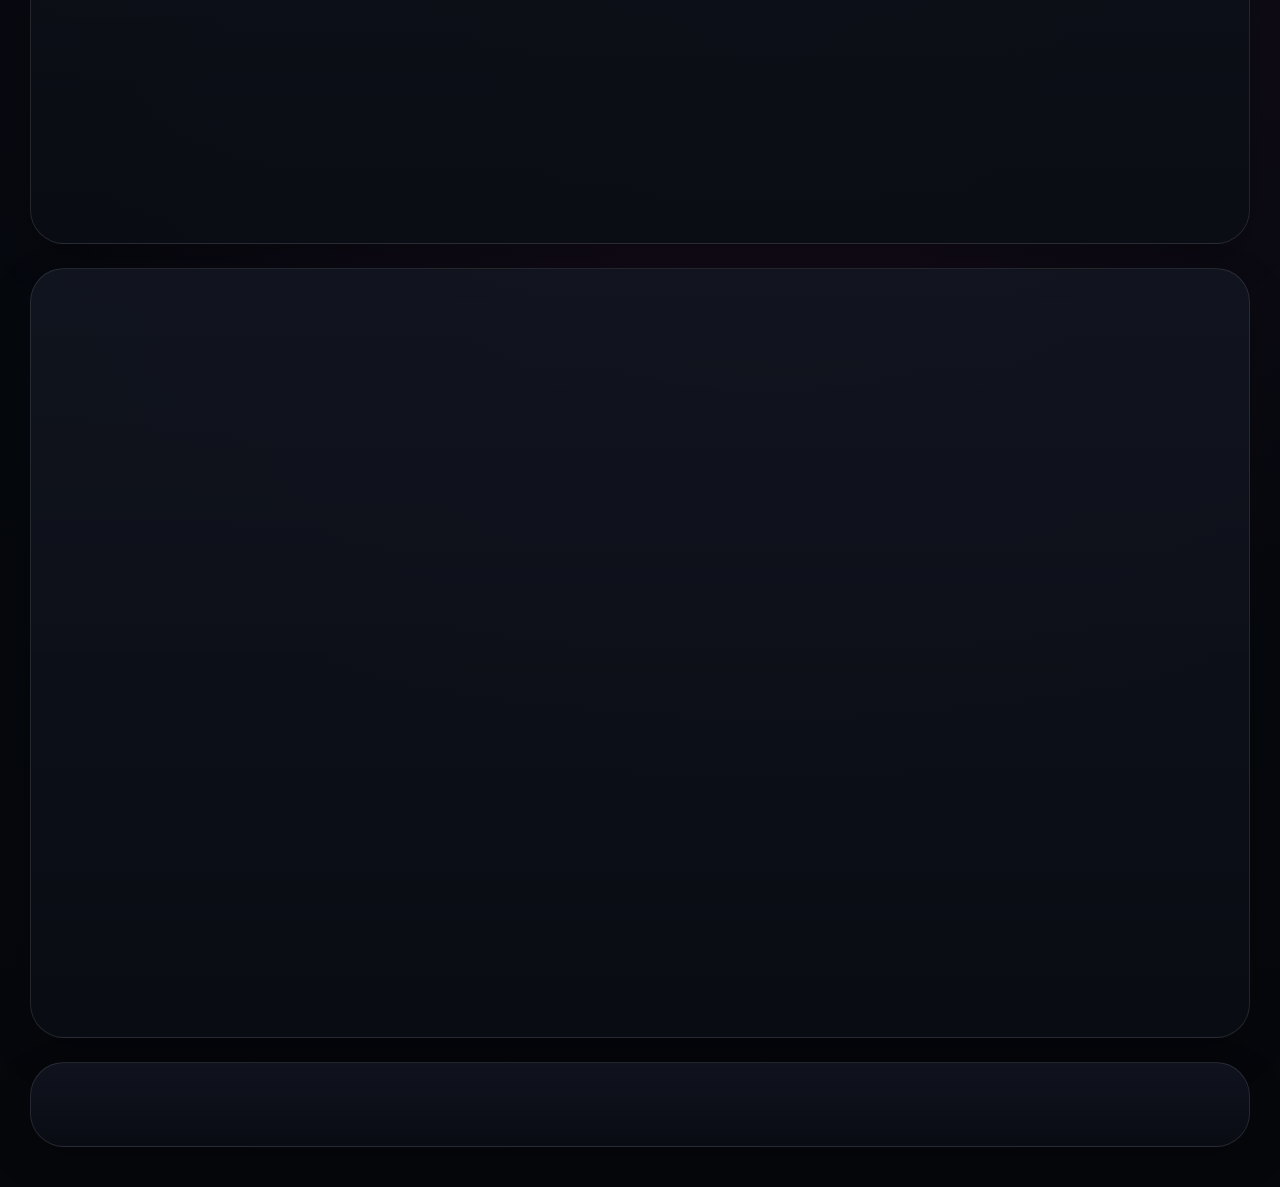
==== commit 05002514: "second commit" ====
--- a/index.html
+++ b/index.html
@@ -1,216 +1,290 @@
 <!doctype html>
-<html lang="en" data-theme="night" data-density="open">
+<html lang="en">
 <head>
   <meta charset="utf-8" />
   <meta name="viewport" content="width=device-width, initial-scale=1" />
-  <title>77prophets — collected signal</title>
-  <meta name="description" content="A remix landing page for 77prophets built from collected Spotify, Apple Music, and YouTube source material." />
+  <title>77Prophets | EDM Transmission</title>
+  <meta name="description" content="77Prophets is an EDM project with AI-driven production, original lyrics, and a dark cinematic visual world." />
+  <meta name="theme-color" content="#05070b" />
+  <link rel="icon" href="assets/logo.svg" type="image/svg+xml" />
+  <link rel="preconnect" href="https://fonts.googleapis.com" />
+  <link rel="preconnect" href="https://fonts.gstatic.com" crossorigin />
+  <link href="https://fonts.googleapis.com/css2?family=Space+Grotesk:wght@400;500;700&family=IBM+Plex+Mono:wght@400;500;600&display=swap" rel="stylesheet" />
   <link rel="stylesheet" href="styles.css" />
 </head>
 <body>
-  <header class="topbar">
-    <div class="topbar-inner">
-      <a class="brand" href="#top">
-        <span class="mark">77</span>
-        <span>77prophets / collected signal</span>
+  <a class="skip-link" href="#main">Skip to content</a>
+  <div class="noise"></div>
+  <div class="orb orb-a"></div>
+  <div class="orb orb-b"></div>
+
+  <div class="page-shell">
+    <header class="topbar">
+      <a class="brand" href="#home" aria-label="77Prophets home">
+        <img src="assets/logo.svg" alt="" />
+        <span>
+          <strong>77Prophets</strong>
+          <small>EDM</small>
+        </span>
       </a>
       <nav class="nav" aria-label="Primary">
-        <a href="#listen">Listen</a>
-        <a href="#gallery">Gallery</a>
-        <a href="#video">Video</a>
-        <a href="#archive">Archive</a>
+        <a href="#releases">Releases</a>
+        <a href="#about">About</a>
+        <a href="#contact">Contact</a>
       </nav>
-    </div>
-  </header>
-
-  <main id="top" class="shell">
-    <section class="hero">
-      <div class="hero-grid">
-        <div>
-          <p class="kicker">collected from the public web / remixed into one field</p>
-          <h1>77prophets</h1>
-          <p class="lede">
-            A dense, art-directed landing page built from the public 77prophets trail: Spotify artist and releases,
-            Apple Music tracks and station, YouTube topic uploads, and a visual set of covers and thumbnails pulled
-            into one coherent page. No real names. Just the signal.
-          </p>
-          <div class="hero-meta">
-            <span class="pill">Spotify: artist + albums + tracks</span>
-            <span class="pill">Apple Music: artist + station + tracks</span>
-            <span class="pill">YouTube: topic, channel, promos</span>
-          </div>
+      <a class="top-cta" href="https://open.spotify.com/artist/5S4yAG9F49QJhHSgjmHF4N" target="_blank" rel="noreferrer">Listen now</a>
+    </header>
+
+    <main id="main">
+      <section id="home" class="hero">
+        <div class="hero-copy reveal">
+          <p class="eyebrow">EDM</p>
+          <h1>Club music from deep space.</h1>
+          <p class="lede">Dark EDM for late nights, heavy speakers, and sharp hooks.</p>
           <div class="hero-actions">
-            <a class="pill primary" href="#listen">Open the routes</a>
-            <button class="pill" id="layoutBtn" type="button">Reframe</button>
-            <a class="pill" href="https://open.spotify.com/artist/5S4yAG9F49QJhHSgjmHF4N" target="_blank" rel="noreferrer">Spotify artist</a>
-            <a class="pill" href="https://music.apple.com/us/artist/77prophets/6771765438" target="_blank" rel="noreferrer">Apple artist</a>
-          </div>
-        </div>
-
-        <div class="stage" id="stage" data-layout="cathedral">
-          <div class="stage-top">
-            <div class="stage-note">visual selection / curated from archive</div>
-            <div class="stage-note">8 hero images / 7 gallery images / 11 video thumbnails</div>
-          </div>
-          <div class="stage-viewer">
-            <div class="stage-layout layout-cathedral">
-              <div class="tile a"><img src="assets/hero/13_3f264e3a9a.jpg" alt="selected 77prophets artwork"><div class="caption">Hero poster</div></div>
-              <div class="tile b"><img src="assets/hero/24_8e5d7bba82.jpg" alt="selected 77prophets artwork"><div class="caption">Cross / water</div></div>
-              <div class="tile c"><img src="assets/hero/15_513509aef8.jpg" alt="selected 77prophets artwork"><div class="caption">Tree / rays</div></div>
-              <div class="tile d"><img src="assets/hero/18_b2beb90a15.jpg" alt="selected 77prophets artwork"><div class="caption">Desert night</div></div>
-              <div class="tile e"><img src="assets/hero/08_714ebfcae6.jpg" alt="selected 77prophets artwork"><div class="caption">Portrait</div></div>
-              <div class="tile f"><img src="assets/hero/11_0848725a1e.jpg" alt="selected 77prophets artwork"><div class="caption">Monochrome</div></div>
-              <div class="tile g"><img src="assets/hero/22_7654c1fba0.jpg" alt="selected 77prophets artwork"><div class="caption">Roadside</div></div>
-              <div class="tile h"><img src="assets/hero/01_78456604d5.jpg" alt="selected 77prophets artwork"><div class="caption">Fire / globe</div></div>
-            </div>
-            <div class="stage-layout layout-noir">
-              <div class="tile a"><img src="assets/hero/24_8e5d7bba82.jpg" alt="selected 77prophets artwork"><div class="caption">Cross / water</div></div>
-              <div class="tile b"><img src="assets/hero/13_3f264e3a9a.jpg" alt="selected 77prophets artwork"><div class="caption">Hero poster</div></div>
-              <div class="tile c"><img src="assets/hero/18_b2beb90a15.jpg" alt="selected 77prophets artwork"><div class="caption">Desert night</div></div>
-              <div class="tile d"><img src="assets/hero/08_714ebfcae6.jpg" alt="selected 77prophets artwork"><div class="caption">Portrait</div></div>
-              <div class="tile e"><img src="assets/hero/11_0848725a1e.jpg" alt="selected 77prophets artwork"><div class="caption">Monochrome</div></div>
-              <div class="tile f"><img src="assets/hero/15_513509aef8.jpg" alt="selected 77prophets artwork"><div class="caption">Tree / rays</div></div>
-              <div class="tile g"><img src="assets/hero/22_7654c1fba0.jpg" alt="selected 77prophets artwork"><div class="caption">Roadside</div></div>
-              <div class="tile h"><img src="assets/hero/01_78456604d5.jpg" alt="selected 77prophets artwork"><div class="caption">Fire / globe</div></div>
-            </div>
-            <div class="stage-layout layout-field">
-              <div class="tile a"><img src="assets/hero/18_b2beb90a15.jpg" alt="selected 77prophets artwork"><div class="caption">Desert night</div></div>
-              <div class="tile b"><img src="assets/hero/24_8e5d7bba82.jpg" alt="selected 77prophets artwork"><div class="caption">Cross / water</div></div>
-              <div class="tile c"><img src="assets/hero/13_3f264e3a9a.jpg" alt="selected 77prophets artwork"><div class="caption">Hero poster</div></div>
-              <div class="tile d"><img src="assets/hero/08_714ebfcae6.jpg" alt="selected 77prophets artwork"><div class="caption">Portrait</div></div>
-              <div class="tile e"><img src="assets/hero/11_0848725a1e.jpg" alt="selected 77prophets artwork"><div class="caption">Monochrome</div></div>
-              <div class="tile f"><img src="assets/hero/15_513509aef8.jpg" alt="selected 77prophets artwork"><div class="caption">Tree / rays</div></div>
-              <div class="tile g"><img src="assets/hero/22_7654c1fba0.jpg" alt="selected 77prophets artwork"><div class="caption">Roadside</div></div>
-              <div class="tile h"><img src="assets/hero/01_78456604d5.jpg" alt="selected 77prophets artwork"><div class="caption">Fire / globe</div></div>
-            </div>
-          </div>
-        </div>
+            <a class="button button-primary" href="https://open.spotify.com/artist/5S4yAG9F49QJhHSgjmHF4N" target="_blank" rel="noreferrer">Listen on Spotify <span>↗</span></a>
+            <a class="button button-secondary" href="https://www.youtube.com/@77Prophets" target="_blank" rel="noreferrer">Watch on YouTube <span>↗</span></a>
+          </div>
+          <div class="hero-metrics">
+            <div>
+              <span>Sound</span>
+              <strong>Dark</strong>
+            </div>
+            <div>
+              <span>Voice</span>
+              <strong>Lyrics</strong>
+            </div>
+            <div>
+              <span>Reach</span>
+              <strong>Stream</strong>
+            </div>
+          </div>
+        </div>
+
+        <div class="hero-stage reveal">
+          <div class="stage-shell">
+            <div class="stage-main">
+              <img id="hero-image" src="assets/spotify-wander.jpg" alt="77Prophets release artwork" />
+              <div class="stage-overlay">
+                <h2 id="hero-title">Wander</h2>
+                <p id="hero-copy">Widescreen synths and a nocturnal pulse.</p>
+              </div>
+            </div>
+            <div class="stage-rail">
+              <img src="assets/spotify-artist.jpg" alt="77Prophets artist image" />
+              <img src="assets/youtube-banner.jpg" alt="77Prophets YouTube banner" />
+              <img src="assets/youtube-avatar.jpg" alt="77Prophets YouTube avatar" />
+            </div>
+          </div>
+          <div class="player-bar">
+            <div class="player-meta">
+              <strong id="player-name">Wander</strong>
+              <small id="player-sub"></small>
+            </div>
+            <div class="wave" aria-hidden="true">
+              <span></span><span></span><span></span><span></span><span></span><span></span>
+            </div>
+          </div>
+        </div>
+      </section>
+
+      <section id="releases" class="section reveal">
+        <div class="section-heading">
+          <p class="eyebrow">Releases</p>
+          <h2>Tracks.</h2>
+        </div>
+
+        <div class="release-layout">
+          <article class="feature-bezel release-feature">
+            <div class="feature-inner">
+              <h3>Heist</h3>
+              <p>Motion first. Loud second.</p>
+              <a class="inline-link" href="https://open.spotify.com/artist/5S4yAG9F49QJhHSgjmHF4N" target="_blank" rel="noreferrer">Open the full artist page</a>
+            </div>
+          </article>
+
+          <div class="release-grid" id="release-grid">
+            <button class="release-card active" data-title="Wander" data-copy="Wide and nocturnal." data-sub="Album" data-image="assets/spotify-wander.jpg" data-note="Wander" type="button">
+              <img src="assets/spotify-wander.jpg" alt="Wander artwork" />
+              <span>Wander</span>
+            </button>
+            <button class="release-card" data-title="Heist" data-copy="Fast and sharp." data-sub="Heist" data-image="assets/spotify-heist.jpg" data-note="Heist" type="button">
+              <img src="assets/spotify-heist.jpg" alt="Heist artwork" />
+              <span>Heist</span>
+            </button>
+            <button class="release-card" data-title="Lyfe Is Hard" data-copy="Late-night pulse." data-sub="Lyfe" data-image="assets/spotify-lyfe.jpg" data-note="Lyfe Is Hard" type="button">
+              <img src="assets/spotify-lyfe.jpg" alt="Lyfe Is Hard artwork" />
+              <span>Lyfe Is Hard</span>
+            </button>
+            <button class="release-card" data-title="The Axe of Honor" data-copy="Heavy cut." data-sub="Axe" data-image="assets/spotify-axe.jpg" data-note="The Axe of Honor" type="button">
+              <img src="assets/spotify-axe.jpg" alt="The Axe of Honor artwork" />
+              <span>The Axe of Honor</span>
+            </button>
+            <button class="release-card" data-title="No Plans" data-copy="No rush." data-sub="No Plans" data-image="assets/spotify-noplans.jpg" data-note="No Plans" type="button">
+              <img src="assets/spotify-noplans.jpg" alt="No Plans artwork" />
+              <span>No Plans</span>
+              <small>No Plans</small>
+            </button>
+          </div>
+        </div>
+      </section>
+
+      <section id="about" class="section split reveal">
+        <div class="section-heading narrow">
+          <p class="eyebrow">About</p>
+          <h2>About.</h2>
+          <a class="inline-link" href="https://open.spotify.com/artist/5S4yAG9F49QJhHSgjmHF4N" target="_blank" rel="noreferrer">Stream the artist page</a>
+        </div>
+        <div class="about-panel feature-bezel">
+          <div class="feature-inner">
+            <ul>
+              <li>Hooks</li>
+              <li>Live</li>
+              <li>Art</li>
+              <li>Press</li>
+            </ul>
+          </div>
+        </div>
+      </section>
+
+      <section id="signal" class="section reveal">
+        <div class="section-heading">
+          <h2>Feed.</h2>
+        </div>
+        <div class="board-grid">
+          <article class="feature-bezel board-card board-card-large">
+            <div class="feature-inner board-hero">
+              <img src="assets/youtube-banner.jpg" alt="77Prophets YouTube banner" />
+              <div class="board-copy">
+                <h3>YouTube banner</h3>
+              </div>
+            </div>
+          </article>
+          <article class="feature-bezel board-card">
+            <div class="feature-inner board-mini">
+              <img src="assets/spotify-heist.jpg" alt="Heist artwork" />
+              <div>
+                <h3>Heist</h3>
+              </div>
+            </div>
+          </article>
+          <article class="feature-bezel board-card">
+            <div class="feature-inner board-mini">
+              <img src="assets/spotify-axe.jpg" alt="The Axe of Honor artwork" />
+              <div>
+                <h3>The Axe of Honor</h3>
+              </div>
+
+            </div>
+          </article>
+          <article class="feature-bezel board-card">
+            <div class="feature-inner board-mini">
+              <img src="assets/yt-dry.jpg" alt="Dry video thumbnail" />
+              <div>
+                <h3>Dry</h3>
+              </div>
+            </div>
+          </article>
+        </div>
+      </section>
+
+      <section id="contact" class="section reveal">
+        <div class="section-heading narrow">
+          <p class="eyebrow">Contact</p>
+          <h2>Book.</h2>
+        </div>
+
+        <div class="contact-shell feature-bezel">
+          <div class="feature-inner">
+            <form class="contact-form" id="contact-form">
+              <div class="field-row">
+                <label>
+                  Name
+                  <input name="name" type="text" placeholder="Your name" required />
+                </label>
+                <label>
+                  Email
+                  <input name="email" type="email" placeholder="you@example.com" required />
+                </label>
+              </div>
+              <div class="field-row">
+                <label>
+                  Reason
+                  <input name="reason" type="text" placeholder="Booking, remix, playlist" required />
+                </label>
+                <label>
+                  Venue or platform
+                  <input name="venue" type="text" placeholder="Club, festival, stream" required />
+                </label>
+              </div>
+              <label>
+                Notes
+                <textarea name="notes" rows="5" placeholder="Need, timing, contact"></textarea>
+              </label>
+              <div class="form-row">
+                <button class="button button-primary" type="submit">Send request <span>↗</span></button>
+              </div>
+              <p class="form-status" id="form-status" role="status" aria-live="polite"></p>
+            </form>
+          </div>
+        </div>
+      </section>
+    </main>
+
+    <footer class="footer">
+      <div>
+        <strong>77Prophets</strong>
       </div>
-    </section>
-
-    <section class="section" id="gallery">
-      <div class="grid-title">
-        <div>
-          <h2>Collected covers.</h2>
-          <p>These are the strongest stills from the public archive — the ones with enough visual force to carry a remix.</p>
-        </div>
-      </div>
-      <div class="gallery">
-        <figure class="art"><div class="frame"><img src="assets/gallery/06_ef3a09a09f.jpg" alt="77prophets collected artwork"></div><figcaption><span class="name">Conquering Lion</span><span class="meta">Poster</span></figcaption></figure>
-        <figure class="art"><div class="frame"><img src="assets/gallery/07_71e5654ec9.jpg" alt="77prophets collected artwork"></div><figcaption><span class="name">Moody cover</span><span class="meta">Textured</span></figcaption></figure>
-        <figure class="art"><div class="frame"><img src="assets/gallery/09_34dceb5f44.jpg" alt="77prophets collected artwork"></div><figcaption><span class="name">Curtain Wind</span><span class="meta">Landscape</span></figcaption></figure>
-        <figure class="art"><div class="frame"><img src="assets/gallery/12_2a3b963a49.jpg" alt="77prophets collected artwork"></div><figcaption><span class="name">Neon portrait</span><span class="meta">Cutout</span></figcaption></figure>
-        <figure class="art"><div class="frame"><img src="assets/gallery/19_951641663b.jpg" alt="77prophets collected artwork"></div><figcaption><span class="name">Call of the Prophet</span><span class="meta">Fire</span></figcaption></figure>
-        <figure class="art"><div class="frame"><img src="assets/gallery/20_6f04014e74.jpg" alt="77prophets collected artwork"></div><figcaption><span class="name">Prophet Jones</span><span class="meta">Blue tone</span></figcaption></figure>
-        <figure class="art"><div class="frame"><img src="assets/gallery/23_572b9ea2e8.jpg" alt="77prophets collected artwork"></div><figcaption><span class="name">Live Like That</span><span class="meta">Collage</span></figcaption></figure>
-      </div>
-    </section>
-
-    <section class="section" id="listen">
-      <div class="split">
-        <div class="panel">
-          <div class="panel-inner">
-            <h3>Direct routes.</h3>
-            <p class="lead">The archive was distilled into the clearest public links: artist pages, releases, the radio playlist, and the YouTube trail.</p>
-            <div class="platforms">
-              <div class="platform">
-                <h4>Spotify</h4>
-                <a class="link-chip" href="https://open.spotify.com/artist/5S4yAG9F49QJhHSgjmHF4N" target="_blank" rel="noreferrer">Artist</a>
-                <a class="link-chip" href="https://open.spotify.com/playlist/37i9dQZF1E4uQAyzOATcNs" target="_blank" rel="noreferrer">Radio playlist</a>
-                <span class="url">https://open.spotify.com/artist/5S4yAG9F49QJhHSgjmHF4N</span>
-                <span class="url">https://open.spotify.com/playlist/37i9dQZF1E4uQAyzOATcNs</span>
-              </div>
-              <div class="platform">
-                <h4>Apple Music</h4>
-                <a class="link-chip" href="https://music.apple.com/us/artist/77prophets/6771765438" target="_blank" rel="noreferrer">Artist</a>
-                <a class="link-chip" href="https://music.apple.com/us/station/77prophets/ra.a-6771765438" target="_blank" rel="noreferrer">Station</a>
-                <span class="url">https://music.apple.com/us/artist/77prophets/6771765438</span>
-                <span class="url">https://music.apple.com/us/station/77prophets/ra.a-6771765438</span>
-              </div>
-              <div class="platform">
-                <h4>YouTube</h4>
-                <a class="link-chip" href="https://www.youtube.com/results?search_query=77prophets" target="_blank" rel="noreferrer">Search</a>
-                <a class="link-chip" href="https://www.youtube.com/@77Prophets" target="_blank" rel="noreferrer">Channel</a>
-                <span class="url">https://www.youtube.com/results?search_query=77prophets</span>
-                <span class="url">https://www.youtube.com/@77Prophets</span>
-              </div>
-            </div>
-          </div>
-        </div>
-        <div class="panel" id="video">
-          <div class="panel-inner">
-            <h3>Video archive.</h3>
-            <p class="lead">Thumbnail pulls from the public YouTube trail. These make a tighter remix board than generic promo cards.</p>
-            <div class="watch-grid">
-              <figure class="watch"><div class="thumb"><img src="assets/video/29_steev_6j5puYoTMLA.jpg" alt="Steev thumbnail"></div><figcaption><span class="name">Steev</span><span class="meta">40 views</span></figcaption></figure>
-              <figure class="watch"><div class="thumb"><img src="assets/video/30_the-ketamine-krabwalk_bxplLXEEALA.jpg" alt="The Ketamine Krabwalk thumbnail"></div><figcaption><span class="name">The Ketamine Krabwalk</span><span class="meta">120 views</span></figcaption></figure>
-              <figure class="watch"><div class="thumb"><img src="assets/video/31_heist_xlQehM2_czU.jpg" alt="Heist thumbnail"></div><figcaption><span class="name">Heist</span><span class="meta">1 view</span></figcaption></figure>
-              <figure class="watch"><div class="thumb"><img src="assets/video/33_the-trap_KlqgyTKAqKk.jpg" alt="The Trap thumbnail"></div><figcaption><span class="name">The Trap</span><span class="meta">34 views</span></figcaption></figure>
-              <figure class="watch"><div class="thumb"><img src="assets/video/35_lyfe-is-hard_1YP9dGUnox0.jpg" alt="Lyfe Is Hard thumbnail"></div><figcaption><span class="name">Lyfe Is Hard</span><span class="meta">4 views</span></figcaption></figure>
-              <figure class="watch"><div class="thumb"><img src="assets/video/40_wander-promo-video_gyBCdFIRSbQ.jpg" alt="Wander promo thumbnail"></div><figcaption><span class="name">Wander</span><span class="meta">15 views</span></figcaption></figure>
-            </div>
-            <div class="tracklist">
-              <article class="track"><div class="num">01</div><div><h4>Wander (Promo Video)</h4><p>Public upload / 15 views</p></div><a class="go" href="https://www.youtube.com/watch?v=gyBCdFIRSbQ&list=RDgyBCdFIRSbQ&start_radio=1&pp=ygUKNzdwcm9waGV0c6AHAQ%3D%3D" target="_blank" rel="noreferrer">Open</a></article>
-              <article class="track"><div class="num">02</div><div><h4>The Trap</h4><p>Public upload / 34 views</p></div><a class="go" href="https://www.youtube.com/watch?v=KlqgyTKAqKk&list=RDKlqgyTKAqKk&start_radio=1&pp=ygUKNzdwcm9waGV0c6AHAQ%3D%3D" target="_blank" rel="noreferrer">Open</a></article>
-              <article class="track"><div class="num">03</div><div><h4>The Ketamine Krabwalk</h4><p>Public upload / 120 views</p></div><a class="go" href="https://www.youtube.com/watch?v=bxplLXEEALA&list=RDbxplLXEEALA&start_radio=1&pp=ygUKNzdwcm9waGV0c6AHAQ%3D%3D" target="_blank" rel="noreferrer">Open</a></article>
-              <article class="track"><div class="num">04</div><div><h4>Ghost in the Machine</h4><p>Public upload / 53 views</p></div><a class="go" href="https://www.youtube.com/watch?v=Ih0XRfu945s&list=RDIh0XRfu945s&start_radio=1&pp=ygUKNzdwcm9waGV0c6AHAQ%3D%3D" target="_blank" rel="noreferrer">Open</a></article>
-              <article class="track"><div class="num">05</div><div><h4>Heist</h4><p>Public upload / 1 view</p></div><a class="go" href="https://www.youtube.com/watch?v=xlQehM2_czU&list=RDxlQehM2_czU&start_radio=1&pp=ygUKNzdwcm9waGV0c6AHAQ%3D%3D" target="_blank" rel="noreferrer">Open</a></article>
-            </div>
-          </div>
-        </div>
-      </div>
-    </section>
-
-    <section class="section" id="archive">
-      <div class="story">
-        <div class="essay">
-          <h3>About the remix.</h3>
-          <p>
-            The page is built from the public 77prophets trail and the strongest discovered visuals. It keeps the site
-            anonymous, art-directed, and cleanly organized around the actual music destinations instead of invented fluff.
-          </p>
-          <p>
-            The collage uses a few heavyweight visuals for the hero, then backs off into a gallery grid so the page
-            feels like a curated dossier rather than a stock landing page. The structure is split, asymmetric, and
-            deliberately not “three equal cards and call it a day.”
-          </p>
-        </div>
-        <div class="facts">
-          <div class="fact"><div class="label">archive root</div><div class="value">/home/pat/77prophets-remix-2026-07-27</div></div>
-          <div class="fact"><div class="label">source pack</div><div class="value">/home/pat/77prophets-asset-pack-2026-07-27</div></div>
-          <div class="fact"><div class="label">hero assets</div><div class="value">8 copied images</div></div>
-          <div class="fact"><div class="label">gallery assets</div><div class="value">7 copied images</div></div>
-          <div class="fact"><div class="label">video assets</div><div class="value">11 copied thumbnails</div></div>
-        </div>
-      </div>
-    </section>
-
-    <footer class="footer">
-      <div class="footer-inner">
-        <div>77prophets — collected signal remix. Public links and source assets are bundled in the local archive.</div>
-        <div><a href="site-manifest.json">site-manifest.json</a></div>
+      <div class="footer-links">
+        <a href="https://open.spotify.com/artist/5S4yAG9F49QJhHSgjmHF4N" target="_blank" rel="noreferrer">Spotify</a>
+        <a href="https://www.youtube.com/@77Prophets" target="_blank" rel="noreferrer">YouTube</a>
+        <a href="https://suno.com/@77prophets" target="_blank" rel="noreferrer">Suno</a>
       </div>
     </footer>
-  </main>
-
-  <div class="tweaks" id="tweaks">
-    <button class="launch" id="tweaksToggle" aria-expanded="false" aria-controls="tweaksPanel">Tweaks</button>
-    <div class="tweaks-panel" id="tweaksPanel">
-      <div class="label">Theme</div>
-      <div class="segmented" data-group="theme">
-        <button type="button" data-theme="night" aria-pressed="true">Night</button>
-        <button type="button" data-theme="paper" aria-pressed="false">Paper</button>
-        <button type="button" data-theme="ember" aria-pressed="false">Ember</button>
-      </div>
-      <div class="row">
-        <div class="label">Density</div>
-        <div class="segmented" data-group="density">
-          <button type="button" data-density="open" aria-pressed="true">Open</button>
-          <button type="button" data-density="tight" aria-pressed="false">Tight</button>
-        </div>
-      </div>
-    </div>
   </div>
-  <script src="script.js"></script>
+
+  <script>
+    const heroImage = document.getElementById('hero-image');
+    const heroTitle = document.getElementById('hero-title');
+    const heroCopy = document.getElementById('hero-copy');
+    const playerName = document.getElementById('player-name');
+    const playerSub = document.getElementById('player-sub');
+    const releaseButtons = Array.from(document.querySelectorAll('#release-grid .release-card'));
+    const form = document.getElementById('contact-form');
+    const status = document.getElementById('form-status');
+
+    const setActive = (buttons, activeButton) => {
+      buttons.forEach(btn => btn.classList.toggle('active', btn === activeButton));
+    };
+
+    releaseButtons.forEach(button => {
+      button.addEventListener('click', () => {
+        const { title, copy, sub, image, note } = button.dataset;
+        heroImage.src = image;
+        heroImage.alt = `${title} artwork`;
+        heroTitle.textContent = title;
+        heroCopy.textContent = copy;
+        playerName.textContent = note;
+        playerSub.textContent = sub;
+        setActive(releaseButtons, button);
+      });
+    });
+
+    const observer = new IntersectionObserver((entries) => {
+      for (const entry of entries) {
+        if (entry.isIntersecting) entry.target.classList.add('is-visible');
+      }
+    }, { threshold: 0.15 });
+
+    document.querySelectorAll('.reveal').forEach(el => observer.observe(el));
+
+    form.addEventListener('submit', (event) => {
+      event.preventDefault();
+      const data = new FormData(form);
+      const name = (data.get('name') || 'Thanks').toString().trim();
+      status.textContent = `${name}, your request is ready to send. Connect the form to your inbox or CRM before launch.`;
+      form.reset();
+    });
+  </script>
 </body>
 </html>
--- a/styles.css
+++ b/styles.css
@@ -1,645 +1,685 @@
-
 :root {
-  --bg: #0e0c0a;
-  --bg-soft: #171411;
-  --panel: rgba(22, 18, 14, 0.82);
-  --panel-2: rgba(31, 26, 20, 0.88);
-  --line: rgba(255, 247, 233, 0.10);
-  --line-strong: rgba(255, 247, 233, 0.18);
-  --ink: #f6efe5;
-  --muted: #c2b3a2;
-  --muted-2: #8f7f70;
-  --accent: #d6b06f;
-  --accent-2: #c86952;
-  --accent-3: #8bb9e8;
-  --shadow: 0 26px 80px rgba(0, 0, 0, 0.45);
+  --bg: #05070b;
+  --bg-soft: #0a0f18;
+  --surface: rgba(12, 16, 24, 0.76);
+  --surface-strong: rgba(16, 20, 30, 0.9);
+  --line: rgba(255, 255, 255, 0.1);
+  --text: #f4f3ee;
+  --muted: rgba(244, 243, 238, 0.68);
+  --lime: #c7ff52;
+  --cyan: #7de0ff;
+  --pink: #ff4fd8;
+  --shadow: 0 24px 64px rgba(0, 0, 0, 0.38);
   --radius-xl: 34px;
   --radius-lg: 26px;
   --radius-md: 18px;
-  --radius-sm: 12px;
-  --max: 1360px;
 }
 
 * { box-sizing: border-box; }
-html { scroll-behavior: smooth; }
+html { scroll-behavior: auto; }
 body {
   margin: 0;
-  color: var(--ink);
-  font-family: ui-sans-serif, system-ui, -apple-system, BlinkMacSystemFont, "Segoe UI", sans-serif;
+  color: var(--text);
   background:
-    radial-gradient(1000px 700px at 20% 0%, rgba(214, 176, 111, 0.10), transparent 60%),
-    radial-gradient(900px 700px at 90% 20%, rgba(200, 105, 82, 0.08), transparent 60%),
-    linear-gradient(180deg, var(--bg-soft), var(--bg));
-  min-height: 100vh;
+    radial-gradient(circle at 14% 12%, rgba(125, 224, 255, 0.12), transparent 20%),
+    radial-gradient(circle at 78% 20%, rgba(199, 255, 82, 0.09), transparent 22%),
+    radial-gradient(circle at 60% 72%, rgba(255, 79, 216, 0.08), transparent 26%),
+    linear-gradient(180deg, #05070b 0%, #060a12 42%, #05070b 100%);
+  font-family: 'Space Grotesk', ui-sans-serif, system-ui, sans-serif;
+  line-height: 1.55;
   overflow-x: hidden;
 }
 
+body::before {
+  content: none;
+}
+
+.noise,
+.orb {
+  display: none;
+}
+
+.skip-link {
+  position: absolute;
+  left: -999px;
+  top: 12px;
+  z-index: 5;
+  padding: 10px 14px;
+  border-radius: 999px;
+  background: #fff;
+  color: #111;
+}
+.skip-link:focus { left: 16px; }
+
 a { color: inherit; text-decoration: none; }
-img { display: block; width: 100%; }
-button { font: inherit; }
-
-.shell {
-  width: min(var(--max), calc(100vw - 32px));
+img { display: block; max-width: 100%; }
+button, input, textarea { font: inherit; }
+h1, h2, h3, p { margin-top: 0; }
+
+.page-shell {
+  width: min(1220px, calc(100vw - 32px));
   margin: 0 auto;
+  padding: 18px 0 40px;
 }
 
 .topbar {
   position: sticky;
-  top: 0;
+  top: 14px;
   z-index: 10;
+  display: grid;
+  grid-template-columns: auto 1fr auto;
+  gap: 16px;
+  align-items: center;
+  padding: 12px 16px;
+  margin-bottom: 18px;
+  border: 1px solid rgba(255,255,255,0.1);
+  border-radius: 999px;
+  background: rgba(7, 10, 16, 0.66);
+  box-shadow: 0 14px 30px rgba(0,0,0,0.28);
   backdrop-filter: blur(16px);
-  -webkit-backdrop-filter: blur(16px);
-  background: linear-gradient(180deg, rgba(8, 7, 6, 0.88), rgba(8, 7, 6, 0.48));
-  border-bottom: 1px solid rgba(255, 255, 255, 0.05);
-}
-.topbar-inner {
-  width: min(var(--max), calc(100vw - 32px));
-  margin: 0 auto;
-  padding: 14px 0;
-  display: flex;
-  align-items: center;
-  justify-content: space-between;
-  gap: 16px;
-}
+}
+
 .brand {
-  display: flex;
+  display: inline-flex;
   align-items: center;
   gap: 14px;
+  min-width: 0;
+}
+.brand img { width: 42px; height: 42px; flex: none; }
+.brand strong {
+  display: block;
+  font-size: 1rem;
+  letter-spacing: 0.04em;
+}
+.brand small { display: block; color: var(--muted); font-size: 0.78rem; }
+
+.nav {
+  display: inline-flex;
+  justify-content: center;
+  flex-wrap: wrap;
+  gap: 8px;
+}
+.nav a {
+  padding: 10px 14px;
+  border-radius: 999px;
+  color: var(--muted);
+  transition: transform .24s cubic-bezier(.2,.8,.2,1), color .24s ease, background .24s ease;
+}
+.nav a:hover { background: rgba(255,255,255,0.05); color: var(--text); transform: translateY(-1px); }
+
+.top-cta, .button, .inline-link {
+  transition: transform .24s cubic-bezier(.2,.8,.2,1), background .24s ease, border-color .24s ease, color .24s ease;
+}
+.top-cta {
+  display: inline-flex;
+  align-items: center;
+  justify-content: center;
+  min-height: 46px;
+  padding: 0 16px;
+  border-radius: 999px;
+  background: linear-gradient(180deg, rgba(199,255,82,0.95), rgba(125,224,255,0.92));
+  color: #08101b;
+  font-weight: 700;
+}
+.top-cta:hover { transform: translateY(-1px); }
+
+.hero {
+  display: grid;
+  grid-template-columns: minmax(0, 1.02fr) minmax(0, 0.98fr);
+  gap: 24px;
+  align-items: stretch;
+  min-height: calc(100dvh - 100px);
+  padding: 18px 0 6px;
+}
+.hero-copy,
+.hero-stage,
+.section,
+.feature-bezel,
+.footer,
+.ticker {
+  border: 1px solid var(--line);
+  border-radius: var(--radius-xl);
+  background: linear-gradient(180deg, rgba(18, 22, 33, 0.86), rgba(10, 13, 20, 0.9));
+  box-shadow: 0 16px 40px rgba(0, 0, 0, 0.24);
+}
+.hero-copy {
+  padding: clamp(26px, 5vw, 62px);
+  display: flex;
+  flex-direction: column;
+  justify-content: center;
+}
+
+.eyebrow {
+  display: inline-flex;
+  width: fit-content;
+  margin: 0 0 16px;
+  padding: 7px 12px;
+  border: 1px solid rgba(255,255,255,0.12);
+  border-radius: 999px;
+  background: rgba(255,255,255,0.04);
+  color: var(--cyan);
   text-transform: uppercase;
-  letter-spacing: 0.18em;
-  font-size: 11px;
-  color: rgba(255, 255, 255, 0.72);
-}
-.mark {
-  width: 38px;
-  height: 38px;
-  border-radius: 999px;
-  display: grid;
-  place-items: center;
-  border: 1px solid var(--line-strong);
-  background: linear-gradient(145deg, rgba(214,176,111,0.18), rgba(255,255,255,0.04));
-  box-shadow: inset 0 1px 0 rgba(255,255,255,0.08);
-  font-family: Georgia, serif;
+  letter-spacing: 0.2em;
+  font-size: 0.7rem;
+  font-family: 'IBM Plex Mono', monospace;
+}
+
+h1 {
+  max-width: 11ch;
+  margin-bottom: 16px;
+  font-size: clamp(3.2rem, 7vw, 6.8rem);
+  line-height: 0.92;
+  letter-spacing: -0.06em;
+  text-wrap: balance;
+}
+
+.lede {
+  max-width: 60ch;
+  margin-bottom: 28px;
+  color: rgba(244,243,238,0.76);
+  font-size: 1.06rem;
+}
+
+.hero-actions {
+  display: flex;
+  flex-wrap: wrap;
+  gap: 12px;
+  margin-bottom: 28px;
+}
+
+.button {
+  display: inline-flex;
+  align-items: center;
+  justify-content: center;
+  gap: 10px;
+  min-height: 54px;
+  padding: 0 18px;
+  border-radius: 999px;
+  border: 1px solid transparent;
   font-weight: 700;
-  color: var(--ink);
-}
-.nav {
-  display: flex;
-  flex-wrap: wrap;
-  justify-content: flex-end;
-  gap: 10px;
-}
-.nav a,
-.pill,
-.link-chip {
-  min-height: 38px;
-  display: inline-flex;
-  align-items: center;
-  gap: 8px;
-  padding: 0 14px;
-  border-radius: 999px;
-  border: 1px solid var(--line);
+}
+.button span, .top-cta span, .inline-link { font-family: 'IBM Plex Mono', monospace; }
+.button-primary {
+  color: #05070b;
+  background: linear-gradient(180deg, rgba(199,255,82,0.98), rgba(125,224,255,0.95));
+}
+.button-secondary {
+  color: var(--text);
+  border-color: rgba(255,255,255,0.12);
+  background: rgba(255,255,255,0.04);
+}
+.button:hover, .button-secondary:hover, .inline-link:hover { transform: translateY(-1px); }
+.button:active { transform: translateY(1px) scale(0.99); }
+.button span { font-size: 0.9em; }
+
+.hero-metrics {
+  display: grid;
+  grid-template-columns: repeat(3, minmax(0, 1fr));
+  gap: 12px;
+}
+.hero-metrics div {
+  padding: 16px 16px 18px;
+  border-radius: 20px;
+  border: 1px solid rgba(255,255,255,0.08);
+  background: rgba(255,255,255,0.035);
+}
+.hero-metrics span {
+  display: block;
+  margin-bottom: 8px;
+  color: var(--muted);
+  font-size: 0.72rem;
+  text-transform: uppercase;
+  letter-spacing: 0.16em;
+  font-family: 'IBM Plex Mono', monospace;
+}
+.hero-metrics strong { display: block; font-size: 0.95rem; line-height: 1.4; }
+
+.hero-stage {
+  padding: 14px;
+  display: flex;
+  flex-direction: column;
+  gap: 14px;
+}
+.stage-shell {
+  display: grid;
+  grid-template-columns: minmax(0, 1.4fr) minmax(190px, 0.6fr);
+  gap: 14px;
+  min-height: 0;
+}
+.stage-main,
+.stage-rail img,
+.release-card,
+.video-card,
+.video-stage,
+.release-feature,
+.about-panel,
+.contact-shell {
+  position: relative;
+  overflow: hidden;
+  border-radius: 28px;
+  border: 1px solid rgba(255,255,255,0.08);
   background: rgba(255,255,255,0.03);
-  color: rgba(255,255,255,0.82);
-  transition: transform 180ms ease, background 180ms ease, border-color 180ms ease;
-}
-.nav a:hover,
-.nav a:focus-visible,
-.pill:hover,
-.pill:focus-visible,
-.link-chip:hover,
-.link-chip:focus-visible,
-button:hover,
-button:focus-visible {
-  outline: none;
-  transform: translateY(-1px);
-  border-color: var(--line-strong);
-  background: rgba(255,255,255,0.06);
-}
-
-.hero {
-  padding: 28px 0 26px;
-}
-.hero-grid {
-  display: grid;
-  grid-template-columns: minmax(0, 1.05fr) minmax(0, 0.95fr);
-  gap: 24px;
-  align-items: start;
-}
-.kicker {
-  margin: 0 0 14px;
-  font-size: 11px;
-  letter-spacing: 0.22em;
-  text-transform: uppercase;
-  color: var(--muted-2);
-  font-weight: 600;
-}
-.hero h1,
-.section h2,
-.section h3,
-.feature-card .title,
-.platform h3,
-.story h3 {
-  font-family: Georgia, "Times New Roman", serif;
-  letter-spacing: -0.05em;
-}
-.hero h1 {
-  margin: 0;
-  font-size: clamp(58px, 9vw, 132px);
-  line-height: 0.9;
-  font-weight: 700;
-  text-wrap: balance;
-}
-.hero .lede {
-  margin: 18px 0 0;
-  max-width: 62ch;
-  font-size: clamp(16px, 1.35vw, 19px);
-  line-height: 1.74;
-  color: var(--muted);
-}
-.hero-meta {
-  display: flex;
-  flex-wrap: wrap;
-  gap: 10px;
-  margin-top: 22px;
-}
-.hero-actions {
-  display: flex;
-  flex-wrap: wrap;
-  gap: 10px;
-  margin-top: 24px;
-}
-.primary {
-  background: linear-gradient(145deg, rgba(214,176,111,0.96), rgba(200,105,82,0.92));
-  color: #140f0c;
-  border-color: transparent;
-  font-weight: 700;
-}
-.primary:hover,
-.primary:focus-visible { background: linear-gradient(145deg, rgba(223,190,129,0.98), rgba(220,132,103,0.96)); }
-
-.stage {
-  position: relative;
-  min-height: 760px;
-  border-radius: calc(var(--radius-xl) + 8px);
-  background:
-    radial-gradient(circle at 18% 16%, rgba(214,176,111,0.10), transparent 18%),
-    radial-gradient(circle at 80% 18%, rgba(200,105,82,0.12), transparent 20%),
-    linear-gradient(180deg, rgba(19, 17, 14, 0.98), rgba(12, 10, 8, 0.96));
-  border: 1px solid rgba(255,255,255,0.08);
-  overflow: hidden;
-  box-shadow: var(--shadow);
-}
-.stage::before {
-  content: "";
+}
+.stage-main {
+  min-height: 560px;
+}
+.stage-main img {
+  width: 100%;
+  height: 100%;
+  object-fit: cover;
+  transform: scale(1.02);
+}
+.stage-main::after {
+  content: '';
   position: absolute;
   inset: 0;
   background:
-    linear-gradient(90deg, transparent 0 49.8%, rgba(255,255,255,0.04) 49.8% 50.2%, transparent 50.2% 100%),
-    linear-gradient(0deg, transparent 0 49.8%, rgba(255,255,255,0.04) 49.8% 50.2%, transparent 50.2% 100%);
-  background-size: 56px 56px;
-  opacity: 0.22;
-  mask-image: radial-gradient(circle at center, black 52%, transparent 88%);
-}
-.stage-top {
+    linear-gradient(180deg, rgba(5,7,11,0.08), rgba(5,7,11,0.62) 85%),
+    radial-gradient(circle at 75% 18%, rgba(125,224,255,0.22), transparent 20%),
+    radial-gradient(circle at 24% 26%, rgba(199,255,82,0.18), transparent 22%);
+  pointer-events: none;
+}
+.stage-overlay {
   position: absolute;
-  top: 18px;
-  left: 18px;
-  right: 18px;
-  display: flex;
-  align-items: center;
-  justify-content: space-between;
-  gap: 12px;
+  left: 20px;
+  right: 20px;
+  bottom: 20px;
   z-index: 1;
-}
-.stage-note {
-  padding: 10px 14px;
-  border-radius: 999px;
-  background: rgba(255,255,255,0.04);
-  border: 1px solid var(--line);
-  color: rgba(255,255,255,0.76);
-  font-size: 12px;
-  letter-spacing: 0.08em;
+  padding: 18px 18px 16px;
+  border-radius: 22px;
+  border: 1px solid rgba(255,255,255,0.1);
+  background: rgba(7, 10, 16, 0.66);
+  backdrop-filter: blur(12px);
+}
+.stage-label, .feature-tag, .player-kicker {
+  margin: 0 0 6px;
+  font-family: 'IBM Plex Mono', monospace;
   text-transform: uppercase;
-}
-.stage-viewer {
-  position: absolute;
-  inset: 78px 18px 18px 18px;
-  display: grid;
-  gap: 16px;
-}
-.stage-layout {
-  position: absolute;
-  inset: 0;
-  opacity: 0;
-  pointer-events: none;
-  transition: opacity 320ms ease, transform 320ms ease;
-  transform: scale(0.99);
-}
-.stage[data-layout="cathedral"] .layout-cathedral,
-.stage[data-layout="noir"] .layout-noir,
-.stage[data-layout="field"] .layout-field {
-  opacity: 1;
-  pointer-events: auto;
-  transform: scale(1);
-}
-.tile {
-  position: absolute;
-  overflow: hidden;
-  border-radius: 24px;
-  border: 1px solid rgba(255,255,255,0.10);
-  background: rgba(255,255,255,0.02);
-  box-shadow: 0 18px 40px rgba(0,0,0,0.28);
-}
-.tile img { height: 100%; object-fit: cover; }
-.tile .caption {
-  position: absolute;
-  left: 12px;
-  bottom: 12px;
-  padding: 8px 10px;
-  border-radius: 999px;
-  background: rgba(0,0,0,0.55);
-  border: 1px solid rgba(255,255,255,0.12);
-  font-size: 11px;
-  letter-spacing: 0.08em;
-  text-transform: uppercase;
-  color: rgba(255,255,255,0.9);
-  backdrop-filter: blur(10px);
-}
-.layout-cathedral .a { left: 0; top: 0; width: 60%; height: 100%; }
-.layout-cathedral .b { right: 0; top: 0; width: 38%; height: 34%; }
-.layout-cathedral .c { right: 0; top: 36%; width: 38%; height: 30%; }
-.layout-cathedral .d { right: 0; bottom: 0; width: 38%; height: 32%; }
-.layout-cathedral .e { left: 62%; top: 58%; width: 18%; height: 42%; }
-.layout-cathedral .f { left: 80%; top: 58%; width: 18%; height: 42%; }
-.layout-cathedral .g { left: 62%; top: 0; width: 18%; height: 56%; }
-.layout-cathedral .h { left: 80%; top: 0; width: 18%; height: 56%; }
-
-.layout-noir .a { left: 0; top: 0; width: 54%; height: 60%; }
-.layout-noir .b { right: 0; top: 0; width: 44%; height: 30%; }
-.layout-noir .c { right: 0; top: 32%; width: 44%; height: 30%; }
-.layout-noir .d { left: 0; bottom: 0; width: 36%; height: 38%; }
-.layout-noir .e { left: 38%; bottom: 0; width: 26%; height: 38%; }
-.layout-noir .f { right: 0; bottom: 0; width: 24%; height: 38%; }
-.layout-noir .g { left: 54%; top: 64%; width: 20%; height: 36%; }
-.layout-noir .h { left: 74%; top: 64%; width: 20%; height: 36%; }
-
-.layout-field .a { left: 0; top: 0; width: 48%; height: 100%; }
-.layout-field .b { left: 50%; top: 0; width: 24%; height: 48%; }
-.layout-field .c { left: 76%; top: 0; width: 24%; height: 48%; }
-.layout-field .d { left: 50%; top: 50%; width: 24%; height: 50%; }
-.layout-field .e { left: 76%; top: 50%; width: 24%; height: 50%; }
-.layout-field .f { left: 24%; top: 52%; width: 24%; height: 48%; }
-.layout-field .g { left: 0; top: 66%; width: 24%; height: 34%; }
-.layout-field .h { left: 24%; top: 0; width: 24%; height: 50%; }
-
-.grid-title {
-  display: flex;
-  justify-content: space-between;
-  gap: 12px;
-  align-items: end;
-  margin: 48px 0 18px;
-}
-.grid-title h2 {
-  margin: 0;
-  font-size: clamp(32px, 4vw, 56px);
-  line-height: 0.95;
-  font-weight: 700;
-}
-.grid-title p {
-  margin: 0;
-  max-width: 58ch;
-  color: var(--muted);
-  line-height: 1.6;
-}
-.gallery {
-  display: grid;
-  grid-template-columns: repeat(4, minmax(0, 1fr));
+  letter-spacing: 0.16em;
+  font-size: 0.68rem;
+  color: var(--cyan);
+}
+.stage-overlay h2 {
+  margin-bottom: 8px;
+  font-size: clamp(2rem, 3vw, 3.2rem);
+  line-height: 0.94;
+  letter-spacing: -0.05em;
+}
+.stage-overlay p { color: rgba(244,243,238,0.8); max-width: 42ch; margin-bottom: 0; }
+
+.stage-rail {
+  display: grid;
+  grid-template-rows: repeat(3, minmax(0, 1fr));
   gap: 14px;
 }
-.watch-grid {
-  display: grid;
-  grid-template-columns: repeat(3, minmax(0, 1fr));
-  gap: 12px;
-  margin: 8px 0 16px;
-}
-.watch {
-  overflow: hidden;
-  border-radius: 22px;
-  border: 1px solid var(--line);
-  background: rgba(255,255,255,0.03);
-}
-.watch .thumb {
-  aspect-ratio: 16 / 9;
-  overflow: hidden;
-}
-.watch img {
+.stage-rail img {
   width: 100%;
   height: 100%;
   object-fit: cover;
-  transition: transform 260ms ease;
-}
-.watch:hover img { transform: scale(1.03); }
-.watch figcaption {
-  padding: 12px 13px 14px;
-  display: grid;
-  gap: 4px;
-}
-.watch .name {
-  font-size: 13px;
-  letter-spacing: 0.06em;
-  text-transform: uppercase;
-  color: rgba(255,255,255,0.92);
-}
-.watch .meta {
-  font-size: 12px;
-  color: var(--muted-2);
-  letter-spacing: 0.04em;
-  text-transform: uppercase;
-}
-.art {
-  border-radius: var(--radius-lg);
-  overflow: hidden;
-  border: 1px solid var(--line);
-  background: rgba(255,255,255,0.03);
-  box-shadow: 0 16px 38px rgba(0,0,0,0.22);
-}
-.art .frame {
-  aspect-ratio: 1 / 1;
-  overflow: hidden;
-}
-.art img {
+  min-height: 0;
+}
+
+.player-bar {
+  display: flex;
+  align-items: center;
+  justify-content: space-between;
+  gap: 14px;
+  padding: 16px 18px;
+  border-radius: 24px;
+  border: 1px solid rgba(255,255,255,0.08);
+  background: rgba(255,255,255,0.035);
+}
+.player-meta strong { display: block; font-size: 1rem; margin-bottom: 4px; }
+.player-meta small { color: var(--muted); font-family: 'IBM Plex Mono', monospace; }
+.wave {
+  display: flex;
+  align-items: end;
+  gap: 6px;
+  height: 42px;
+}
+.wave span {
+  width: 8px;
+  border-radius: 999px;
+  background: linear-gradient(180deg, var(--lime), var(--cyan));
+  animation: wave 1.2s ease-in-out infinite;
+}
+.wave span:nth-child(1) { height: 18px; animation-delay: -0.2s; }
+.wave span:nth-child(2) { height: 28px; animation-delay: -0.4s; }
+.wave span:nth-child(3) { height: 40px; animation-delay: -0.6s; }
+.wave span:nth-child(4) { height: 22px; animation-delay: -0.8s; }
+.wave span:nth-child(5) { height: 34px; animation-delay: -1s; }
+.wave span:nth-child(6) { height: 14px; animation-delay: -1.2s; }
+
+.ticker {
+  margin-top: 18px;
+  padding: 18px 20px;
+  display: grid;
+  grid-template-columns: repeat(5, minmax(0, 1fr));
+  gap: 10px;
+}
+.ticker div {
+  padding: 14px 14px;
+  border-radius: 18px;
+  text-align: center;
+  font-size: 0.88rem;
+  color: rgba(244,243,238,0.88);
+  border: 1px solid rgba(255,255,255,0.07);
+  background: rgba(255,255,255,0.02);
+}
+
+.section,
+.ticker,
+.footer {
+  content-visibility: auto;
+  contain-intrinsic-size: 900px;
+}
+
+.section {
+  margin-top: 24px;
+  padding: clamp(24px, 4vw, 42px);
+}
+.section-heading { max-width: 72ch; margin-bottom: 24px; }
+.section-heading.narrow { max-width: 60ch; }
+.section-heading h2 {
+  margin-bottom: 12px;
+  font-size: clamp(2rem, 4vw, 3.4rem);
+  line-height: 0.98;
+  letter-spacing: -0.05em;
+  text-wrap: balance;
+}
+.section-heading p:last-child { color: var(--muted); }
+
+.release-layout,
+.visual-grid,
+.split {
+  display: grid;
+  grid-template-columns: minmax(0, 1.02fr) minmax(0, 0.98fr);
+  gap: 16px;
+  align-items: stretch;
+}
+.feature-bezel {
+  padding: 10px;
+}
+.feature-inner {
+  min-height: 100%;
+  padding: 26px;
+  border-radius: 22px;
+  background:
+    radial-gradient(circle at 8% 16%, rgba(125,224,255,0.09), transparent 20%),
+    radial-gradient(circle at 92% 18%, rgba(199,255,82,0.08), transparent 22%),
+    rgba(255,255,255,0.02);
+}
+.feature-inner h3 {
+  margin-bottom: 10px;
+  font-size: clamp(1.8rem, 3vw, 2.4rem);
+  line-height: 0.96;
+  letter-spacing: -0.04em;
+}
+.feature-inner p, .feature-inner li, .form-note, .footer p, .about-panel li, .video-copy p, .release-card small { color: var(--muted); }
+.feature-inner ul { margin: 18px 0 0; padding-left: 18px; }
+.board-grid {
+  display: grid;
+  grid-template-columns: repeat(2, minmax(0, 1fr));
+  gap: 16px;
+}
+.board-card { padding: 10px; }
+.board-card-large {
+  grid-column: span 2;
+}
+.board-hero {
+  display: grid;
+  grid-template-columns: minmax(0, 1.28fr) minmax(240px, 0.72fr);
+  gap: 16px;
+  align-items: stretch;
+}
+.board-hero img,
+.board-mini img {
   width: 100%;
   height: 100%;
   object-fit: cover;
-  transition: transform 260ms ease;
-}
-.art:hover img { transform: scale(1.03); }
-.art figcaption {
-  padding: 14px 14px 16px;
+  border-radius: 20px;
+}
+.board-hero img { min-height: 340px; }
+.board-copy {
+  display: flex;
+  flex-direction: column;
+  justify-content: end;
+  padding: 8px 4px 10px 2px;
+}
+.board-copy h3 {
+  margin-bottom: 10px;
+  font-size: clamp(1.8rem, 3vw, 2.5rem);
+  line-height: 0.96;
+}
+.board-copy p,
+.board-mini p { color: var(--muted); }
+.board-mini {
+  display: grid;
+  grid-template-columns: 120px minmax(0, 1fr);
+  gap: 16px;
+  align-items: center;
+}
+.board-mini img { aspect-ratio: 1 / 1; }
+.board-mini h3 {
+  margin-bottom: 8px;
+  font-size: 1.2rem;
+}
+.inline-link {
+  display: inline-flex;
+  align-items: center;
+  gap: 8px;
+  margin-top: 18px;
+  color: var(--lime);
+  font-weight: 700;
+  font-family: 'IBM Plex Mono', monospace;
+}
+
+.release-grid,
+.video-grid {
+  display: grid;
+  gap: 14px;
+}
+.release-grid {
+  grid-template-columns: repeat(2, minmax(0, 1fr));
+}
+.release-card,
+.video-card {
+  padding: 10px;
+  text-align: left;
+  cursor: pointer;
+  transition: transform .24s cubic-bezier(.2,.8,.2,1), border-color .24s ease, background .24s ease;
+}
+.release-card:hover, .video-card:hover, .release-card.active, .video-card.active {
+  transform: translateY(-2px);
+  border-color: rgba(125,224,255,0.28);
+  background: rgba(255,255,255,0.05);
+}
+.release-card img, .video-card img {
+  width: 100%;
+  aspect-ratio: 1 / 1;
+  object-fit: cover;
+  border-radius: 18px;
+  margin-bottom: 12px;
+}
+.release-card span, .video-card span { display: block; font-size: 1.02rem; margin-bottom: 4px; }
+.release-card small { font-family: 'IBM Plex Mono', monospace; font-size: 0.74rem; }
+.release-card.active span, .video-card.active span { color: var(--text); }
+
+.video-stage {
+  padding: 10px;
+}
+.video-stage .feature-inner {
+  display: grid;
+  gap: 16px;
+  grid-template-columns: minmax(0, 1.12fr) minmax(240px, 0.88fr);
+  align-items: center;
+}
+.video-stage img {
+  width: 100%;
+  height: 100%;
+  object-fit: cover;
+  border-radius: 20px;
+  min-height: 340px;
+}
+.video-copy h3 {
+  margin-bottom: 10px;
+  font-size: clamp(1.6rem, 3vw, 2.2rem);
+}
+.video-grid { grid-template-columns: 1fr; }
+
+.about-panel .feature-inner {
+  display: flex;
+  flex-direction: column;
+  justify-content: center;
+}
+.about-panel h3 { margin-bottom: 12px; font-size: 1.4rem; }
+.about-panel ul { margin: 0; padding-left: 18px; }
+.about-panel li + li { margin-top: 8px; }
+
+.contact-shell {
+  padding: 10px;
+}
+.contact-shell .feature-inner { padding: 28px; }
+.contact-form { display: grid; gap: 16px; }
+.field-row {
+  display: grid;
+  grid-template-columns: repeat(2, minmax(0, 1fr));
+  gap: 16px;
+}
+label {
+  display: grid;
+  gap: 8px;
+  color: rgba(244,243,238,0.86);
+  font-size: 0.92rem;
+  font-weight: 600;
+}
+input, textarea {
+  width: 100%;
+  border-radius: 18px;
+  border: 1px solid rgba(255,255,255,0.1);
+  background: rgba(255,255,255,0.04);
+  color: var(--text);
+  padding: 14px 16px;
+  outline: none;
+  transition: border-color .24s ease, background .24s ease, transform .24s cubic-bezier(.2,.8,.2,1);
+}
+input:focus, textarea:focus {
+  border-color: rgba(199,255,82,0.62);
+  background: rgba(255,255,255,0.07);
+}
+textarea { resize: vertical; min-height: 138px; }
+.form-row {
+  display: flex;
+  flex-wrap: wrap;
+  align-items: center;
+  gap: 16px;
+}
+.form-status {
+  min-height: 1.4em;
+  margin: 0;
+  color: var(--cyan);
+  font-weight: 700;
+}
+
+.footer {
+  margin-top: 24px;
+  padding: 18px 20px;
   display: flex;
   justify-content: space-between;
-  gap: 14px;
-  align-items: center;
-}
-.art .name {
-  font-size: 14px;
-  letter-spacing: 0.06em;
-  text-transform: uppercase;
-  color: rgba(255,255,255,0.9);
-}
-.art .meta {
-  font-size: 12px;
-  color: var(--muted-2);
-  letter-spacing: 0.04em;
-  text-transform: uppercase;
-}
-
-.section {
-  padding: 18px 0 10px;
-}
-.split {
-  display: grid;
-  grid-template-columns: 1fr 1fr;
-  gap: 18px;
-}
-.panel {
-  border-radius: calc(var(--radius-xl) + 4px);
-  border: 1px solid var(--line);
-  background: linear-gradient(180deg, rgba(255,255,255,0.04), rgba(255,255,255,0.02));
-  box-shadow: 0 18px 46px rgba(0,0,0,0.20);
-  overflow: hidden;
-}
-.panel-inner { padding: 22px; }
-.panel h3 {
-  margin: 0 0 10px;
-  font-size: 26px;
-  line-height: 1;
-}
-.panel p.lead {
-  margin: 0 0 18px;
+  gap: 16px;
+  align-items: end;
+}
+.footer strong { display: block; margin-bottom: 6px; }
+.footer-links {
+  display: flex;
+  flex-wrap: wrap;
+  gap: 10px;
+}
+.footer-links a {
+  padding: 10px 14px;
+  border-radius: 999px;
+  border: 1px solid rgba(255,255,255,0.08);
+  background: rgba(255,255,255,0.03);
   color: var(--muted);
-  line-height: 1.7;
-}
-.platforms {
-  display: grid;
-  gap: 14px;
-}
-.platform {
-  padding: 16px;
-  border-radius: 22px;
-  border: 1px solid var(--line);
-  background: rgba(0,0,0,0.14);
-}
-.platform h4,
-.track h4,
-.story h4 {
-  margin: 0;
-  font-family: Georgia, serif;
-  letter-spacing: -0.03em;
-}
-.platform h4 { font-size: 22px; }
-.platform .url {
-  margin-top: 10px;
-  display: block;
-  color: rgba(255,255,255,0.84);
-  word-break: break-word;
-  font-size: 13px;
-  line-height: 1.5;
-}
-.tracklist {
-  display: grid;
-  gap: 12px;
-}
-.track {
-  display: grid;
-  grid-template-columns: 42px 1fr auto;
-  gap: 12px;
-  align-items: center;
-  padding: 14px;
-  border-radius: 20px;
-  border: 1px solid var(--line);
-  background: rgba(0,0,0,0.14);
-}
-.track .num {
-  width: 42px; height: 42px;
-  display: grid; place-items: center;
-  border-radius: 14px;
-  background: linear-gradient(145deg, rgba(214,176,111,0.95), rgba(200,105,82,0.92));
-  color: #140f0c;
-  font-size: 12px;
-  font-weight: 800;
-}
-.track p {
-  margin: 4px 0 0;
-  color: var(--muted);
-  line-height: 1.5;
-  font-size: 13px;
-}
-.track .go {
-  min-height: 36px;
-  padding: 0 12px;
-  border-radius: 999px;
-  border: 1px solid var(--line);
-  background: rgba(255,255,255,0.03);
-  color: var(--ink);
-}
-
-.story {
-  display: grid;
-  grid-template-columns: 1.1fr 0.9fr;
-  gap: 18px;
-  align-items: start;
-}
-.story .essay,
-.story .facts {
-  border-radius: calc(var(--radius-xl) + 4px);
-  border: 1px solid var(--line);
-  background: rgba(255,255,255,0.03);
-  padding: 22px;
-}
-.story .essay p,
-.story .facts p { color: var(--muted); line-height: 1.74; }
-.story .facts { display: grid; gap: 12px; }
-.fact {
-  padding: 14px 16px;
-  border-radius: 18px;
-  background: rgba(0,0,0,0.14);
-  border: 1px solid var(--line);
-}
-.fact .label {
-  font-size: 11px;
-  letter-spacing: 0.18em;
-  text-transform: uppercase;
-  color: var(--muted-2);
-  margin-bottom: 8px;
-}
-.fact .value {
-  font-family: Georgia, serif;
-  font-size: 22px;
-  line-height: 1.1;
-}
-
-.footer {
-  padding: 24px 0 42px;
-  color: var(--muted-2);
-  font-size: 13px;
-}
-.footer-inner {
-  display: flex;
-  justify-content: space-between;
-  gap: 14px;
-  flex-wrap: wrap;
-  border-top: 1px solid var(--line);
-  padding-top: 18px;
-}
-.footer a { color: var(--ink); text-decoration: underline; text-underline-offset: 3px; }
-
-.tweaks {
-  position: fixed;
-  right: 18px;
-  bottom: 18px;
-  z-index: 15;
-}
-.tweaks button.launch {
-  min-height: 46px;
-  padding: 0 16px;
-  border-radius: 999px;
-  border: 1px solid var(--line-strong);
-  background: rgba(10, 8, 7, 0.90);
-  color: var(--ink);
-  box-shadow: var(--shadow);
-}
-.tweaks-panel {
-  position: absolute;
-  right: 0;
-  bottom: 56px;
-  width: min(340px, calc(100vw - 36px));
-  display: none;
-  padding: 14px;
-  border-radius: 20px;
-  border: 1px solid var(--line-strong);
-  background: rgba(10, 8, 7, 0.96);
-  box-shadow: var(--shadow);
-}
-.tweaks.open .tweaks-panel { display: block; }
-.tweaks-panel .row { display: grid; gap: 10px; margin-top: 12px; }
-.tweaks-panel .label {
-  font-size: 11px;
-  letter-spacing: 0.18em;
-  text-transform: uppercase;
-  color: var(--muted-2);
-}
-.segmented { display: flex; flex-wrap: wrap; gap: 8px; }
-.segmented button {
-  min-height: 36px;
-  padding: 0 12px;
-  border-radius: 999px;
-  border: 1px solid var(--line);
-  background: rgba(255,255,255,0.03);
-  color: var(--ink);
-}
-.segmented button[aria-pressed="true"] {
-  background: rgba(214,176,111,0.16);
-  border-color: rgba(214,176,111,0.3);
-}
-
-@media (max-width: 1040px) {
-  .hero-grid,
+}
+.footer-links a:hover { color: var(--text); border-color: rgba(255,255,255,0.16); }
+
+.reveal {
+  opacity: 0;
+  transform: translateY(22px) scale(0.99);
+  transition: opacity .8s cubic-bezier(.2,.8,.2,1), transform .8s cubic-bezier(.2,.8,.2,1);
+}
+.reveal.is-visible {
+  opacity: 1;
+  transform: translateY(0) scale(1);
+}
+
+@keyframes wave {
+  0%, 100% { transform: scaleY(0.55); }
+  50% { transform: scaleY(1); }
+}
+@keyframes drift {
+  0%, 100% { transform: translate3d(0,0,0) scale(1); }
+  50% { transform: translate3d(1.8vw, 1.4vw, 0) scale(1.06); }
+}
+
+@media (max-width: 1100px) {
+  .hero,
+  .release-layout,
+  .visual-grid,
   .split,
-  .story,
-  .gallery { grid-template-columns: 1fr; }
-  .stage { min-height: 640px; }
-  .watch-grid { grid-template-columns: repeat(2, minmax(0, 1fr)); }
-}
-
-@media (max-width: 720px) {
-  .shell,
-  .topbar-inner { width: calc(100vw - 20px); }
-  .topbar-inner { padding: 12px 0; flex-direction: column; align-items: start; }
-  .nav { justify-content: flex-start; }
-  .hero h1 { font-size: clamp(52px, 18vw, 82px); }
-  .stage { min-height: 540px; }
-  .stage-viewer { inset: 70px 12px 12px 12px; }
-  .stage-top { left: 12px; right: 12px; top: 12px; }
-  .layout-cathedral .a,
-  .layout-cathedral .b,
-  .layout-cathedral .c,
-  .layout-cathedral .d,
-  .layout-cathedral .e,
-  .layout-cathedral .f,
-  .layout-cathedral .g,
-  .layout-cathedral .h,
-  .layout-noir .a,
-  .layout-noir .b,
-  .layout-noir .c,
-  .layout-noir .d,
-  .layout-noir .e,
-  .layout-noir .f,
-  .layout-noir .g,
-  .layout-noir .h,
-  .layout-field .a,
-  .layout-field .b,
-  .layout-field .c,
-  .layout-field .d,
-  .layout-field .e,
-  .layout-field .f,
-  .layout-field .g,
-  .layout-field .h {
-    position: absolute;
-    width: auto;
-    height: auto;
-  }
-  .layout-cathedral .a { left: 0; top: 0; right: 0; bottom: 0; }
-  .layout-cathedral .b { left: 12px; top: 12px; width: 44%; height: 28%; }
-  .layout-cathedral .c { left: 52%; top: 12px; width: 36%; height: 28%; }
-  .layout-cathedral .d { left: 52%; bottom: 12px; width: 36%; height: 28%; }
-  .layout-cathedral .e { left: 12px; bottom: 12px; width: 26%; height: 28%; }
-  .layout-cathedral .f { left: 40%; bottom: 12px; width: 10%; height: 28%; }
-  .layout-cathedral .g { left: 12px; top: 34%; width: 24%; height: 30%; }
-  .layout-cathedral .h { left: 40%; top: 34%; width: 24%; height: 30%; }
-  .track { grid-template-columns: 1fr; }
-  .track .num { width: 38px; height: 38px; }
-  .track .go { width: 100%; }
-  .watch-grid { grid-template-columns: 1fr; }
-}
+  .board-grid {
+    grid-template-columns: 1fr;
+  }
+  .board-card-large { grid-column: span 1; }
+  .board-hero,
+  .board-mini {
+    grid-template-columns: 1fr;
+  }
+  .orb { display: none; }
+  .stage-shell {
+    grid-template-columns: 1fr;
+  }
+  .stage-rail {
+    grid-template-columns: repeat(3, minmax(0, 1fr));
+    grid-template-rows: auto;
+  }
+  .video-stage .feature-inner {
+    grid-template-columns: 1fr;
+  }
+}
+
+@media (max-width: 760px) {
+  .page-shell { width: min(100vw - 18px, 1220px); padding-top: 10px; }
+  .topbar {
+    grid-template-columns: 1fr;
+    border-radius: 28px;
+    gap: 12px;
+  }
+  .nav {
+    justify-content: space-between;
+  }
+  .top-cta {
+    width: 100%;
+  }
+  .hero { min-height: auto; }
+  h1 { max-width: 12ch; }
+  .hero-metrics,
+  .ticker,
+  .field-row,
+  .stage-rail {
+    grid-template-columns: 1fr;
+  }
+  .ticker div { text-align: left; }
+  .hero-copy,
+  .hero-stage,
+  .section,
+  .footer {
+    border-radius: 28px;
+  }
+  .player-bar,
+  .footer {
+    flex-direction: column;
+    align-items: start;
+  }
+}
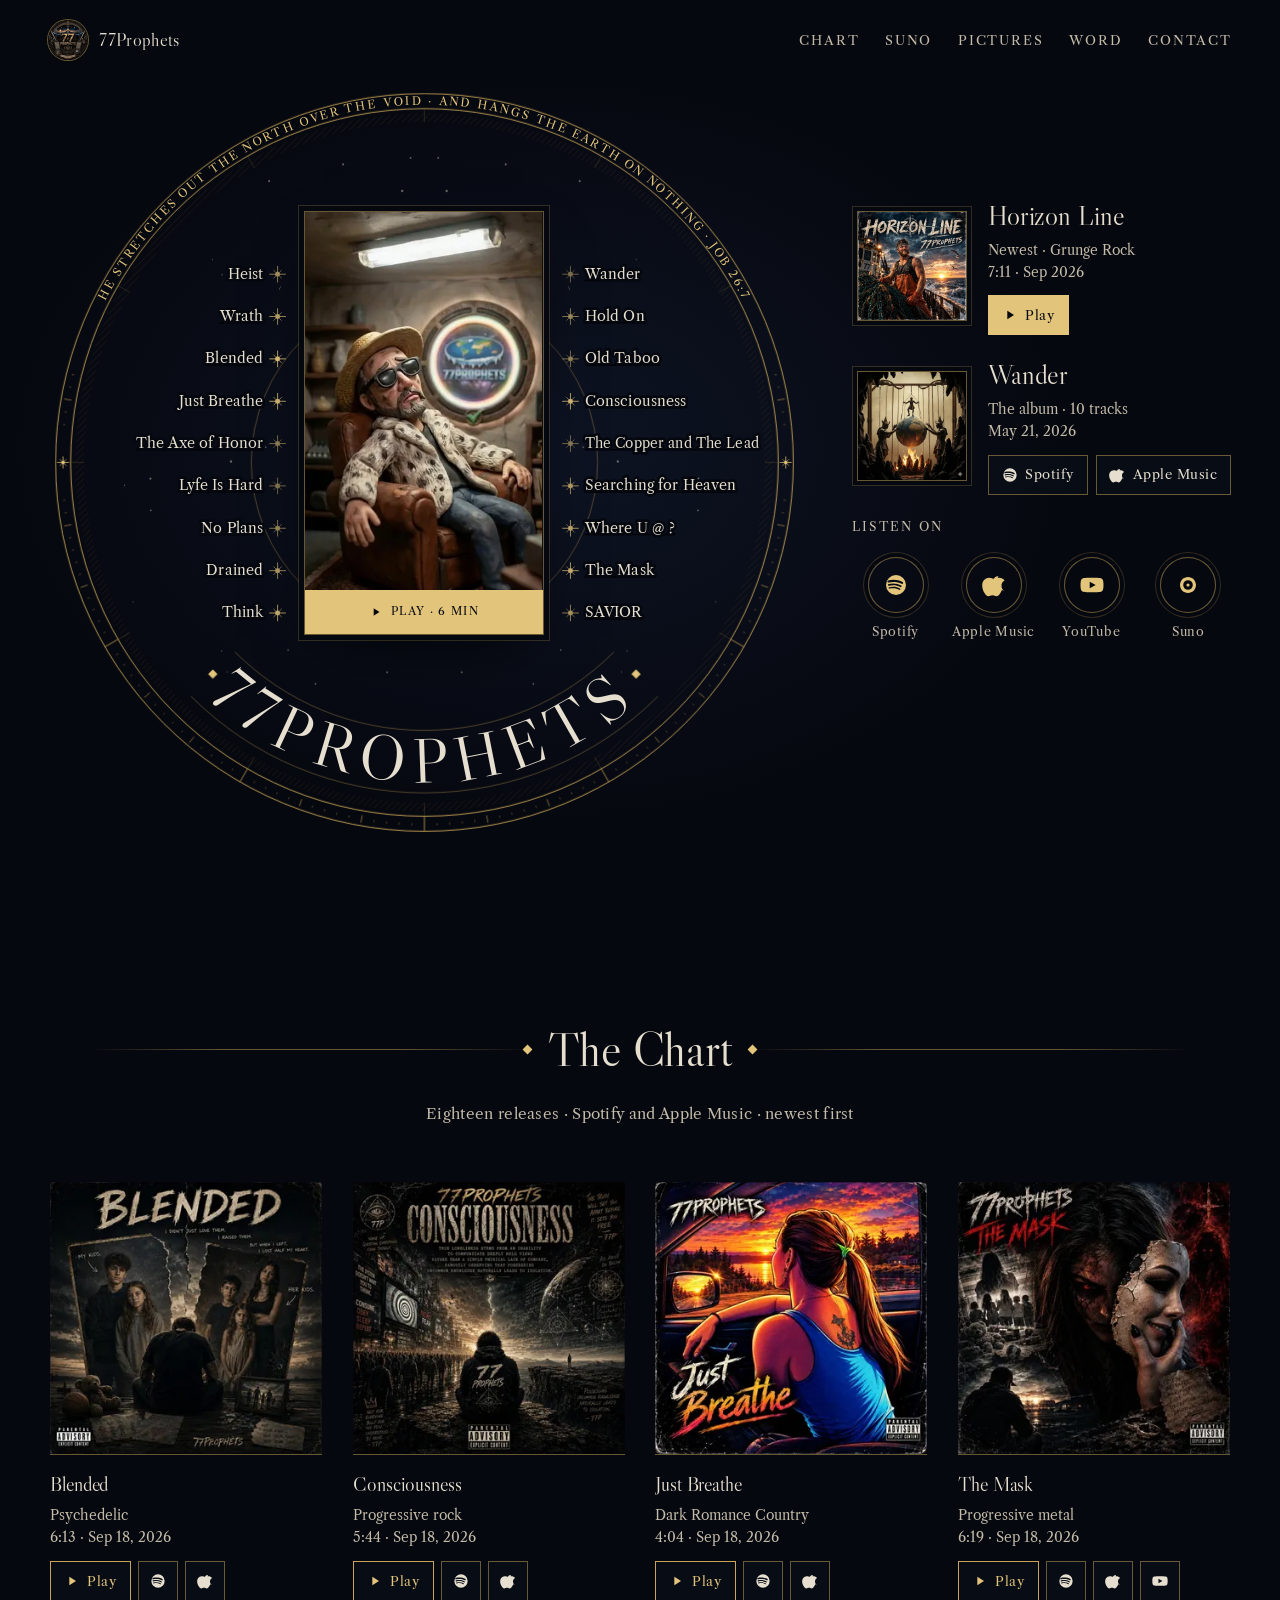
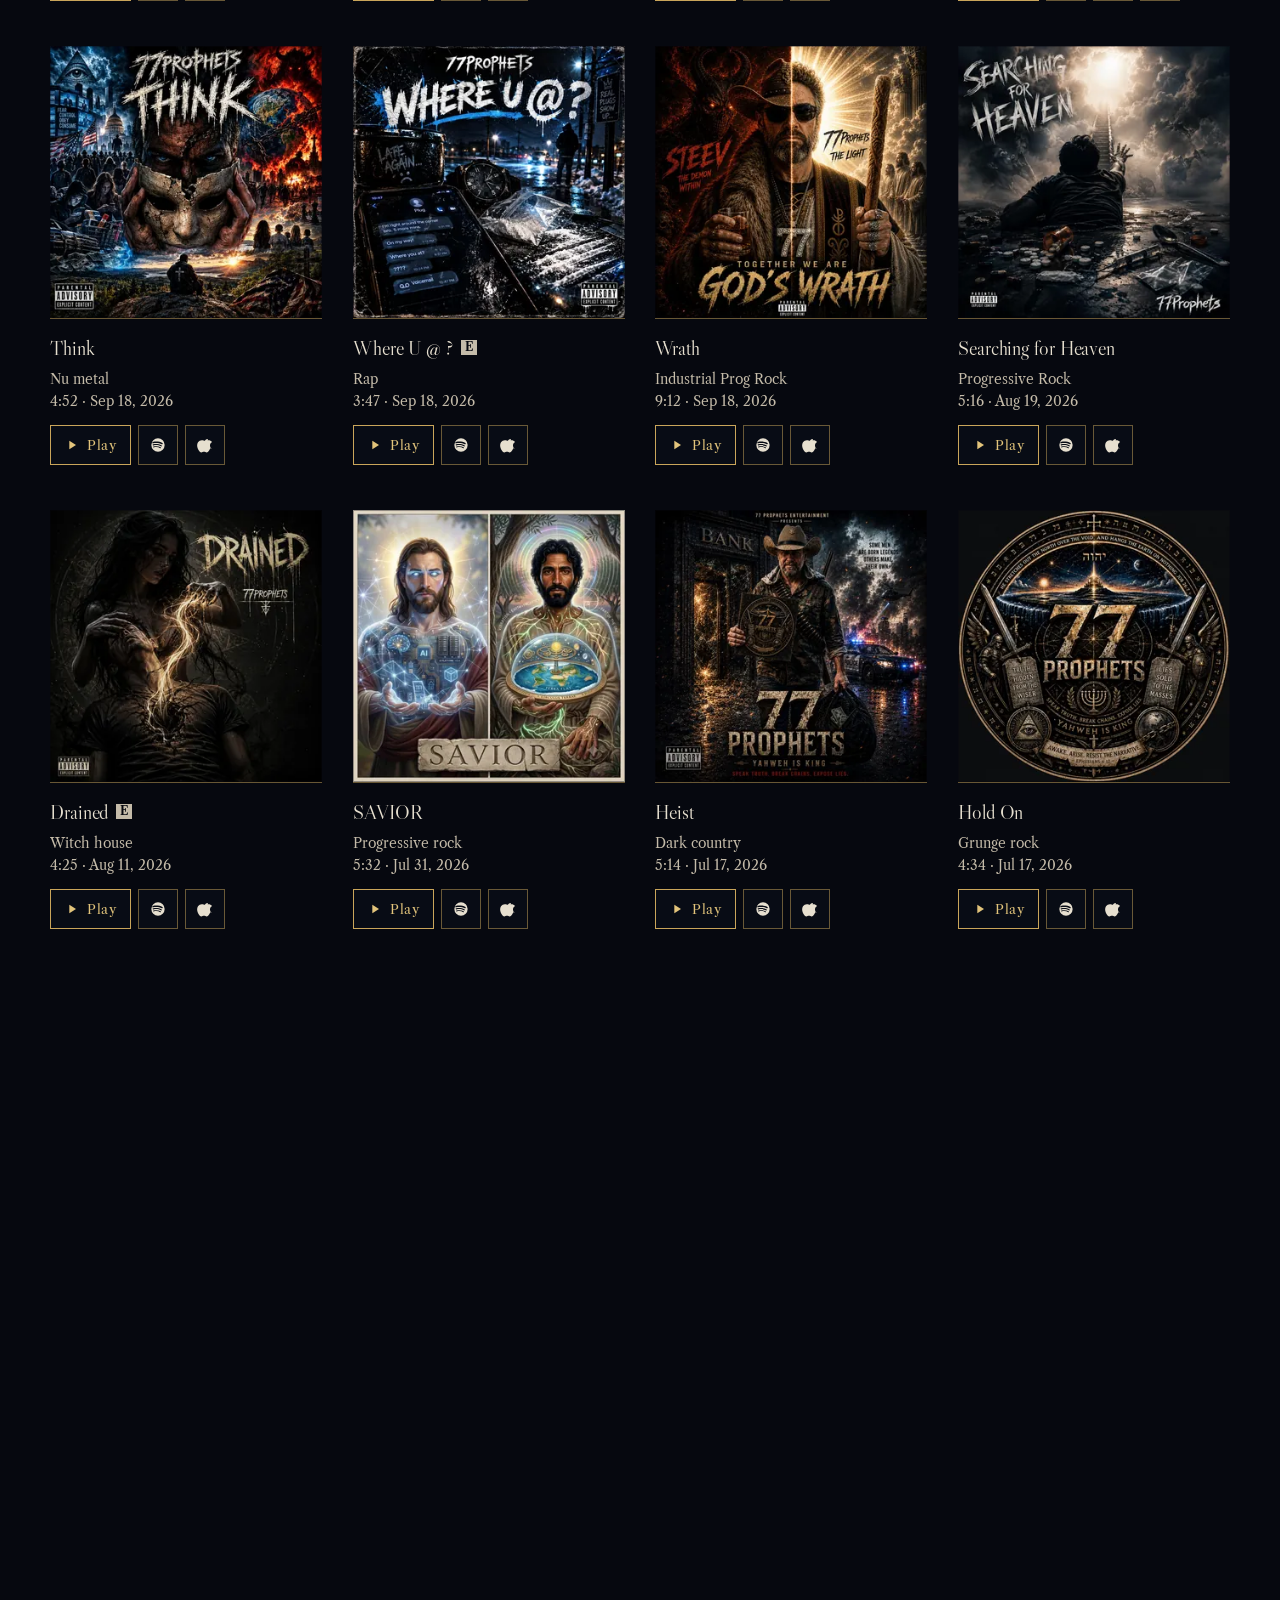
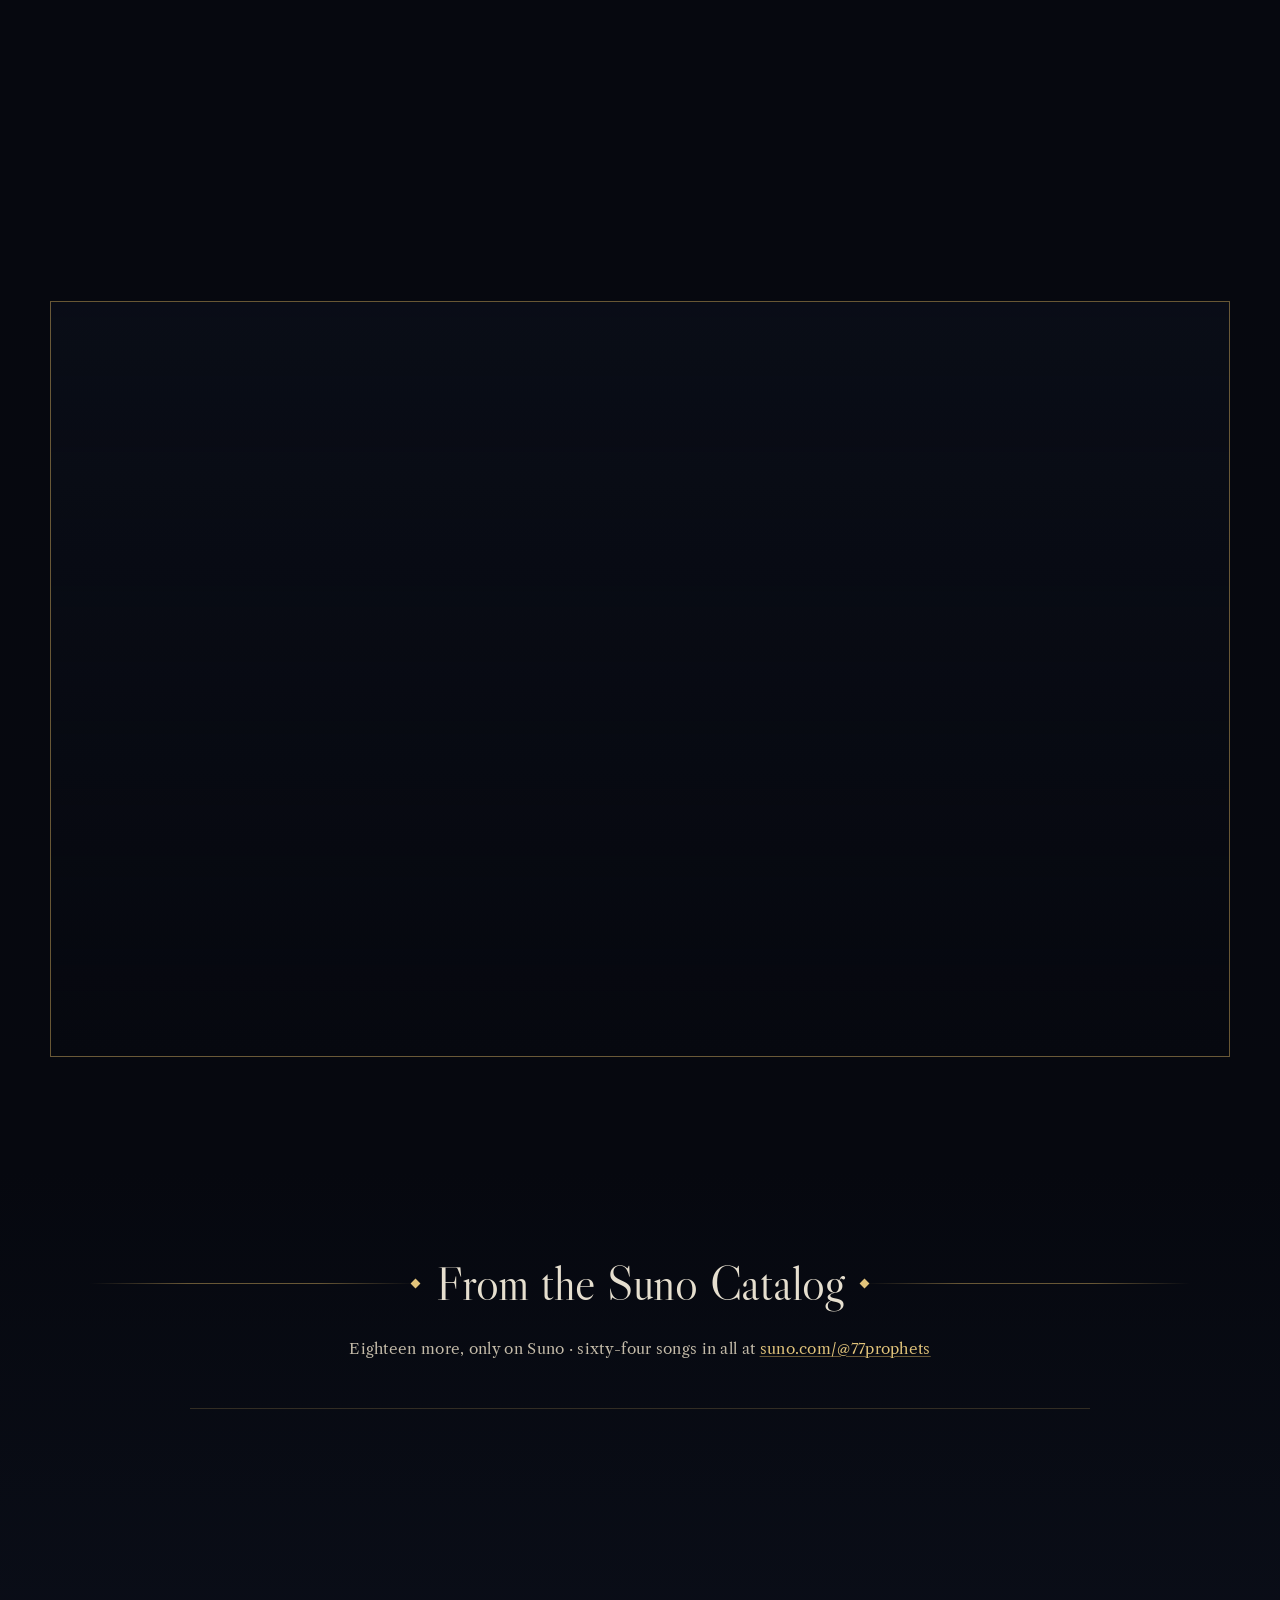
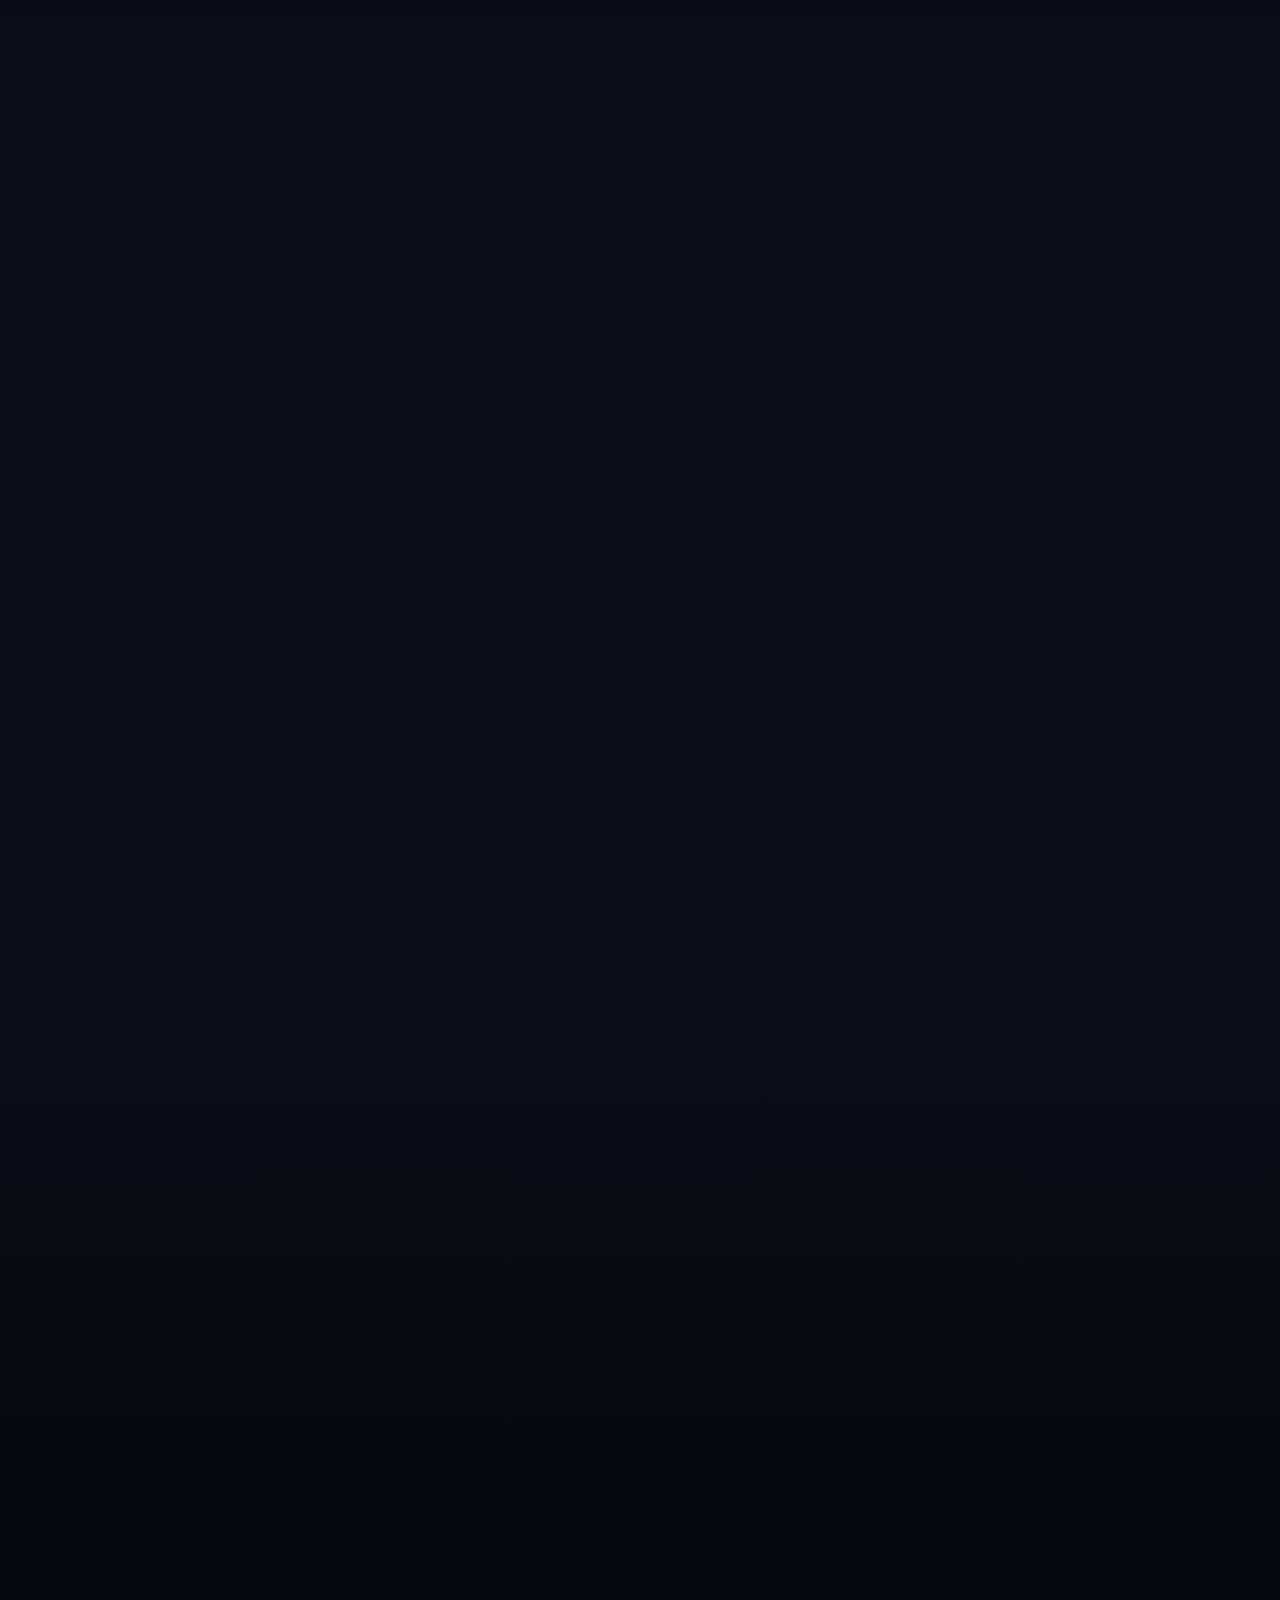
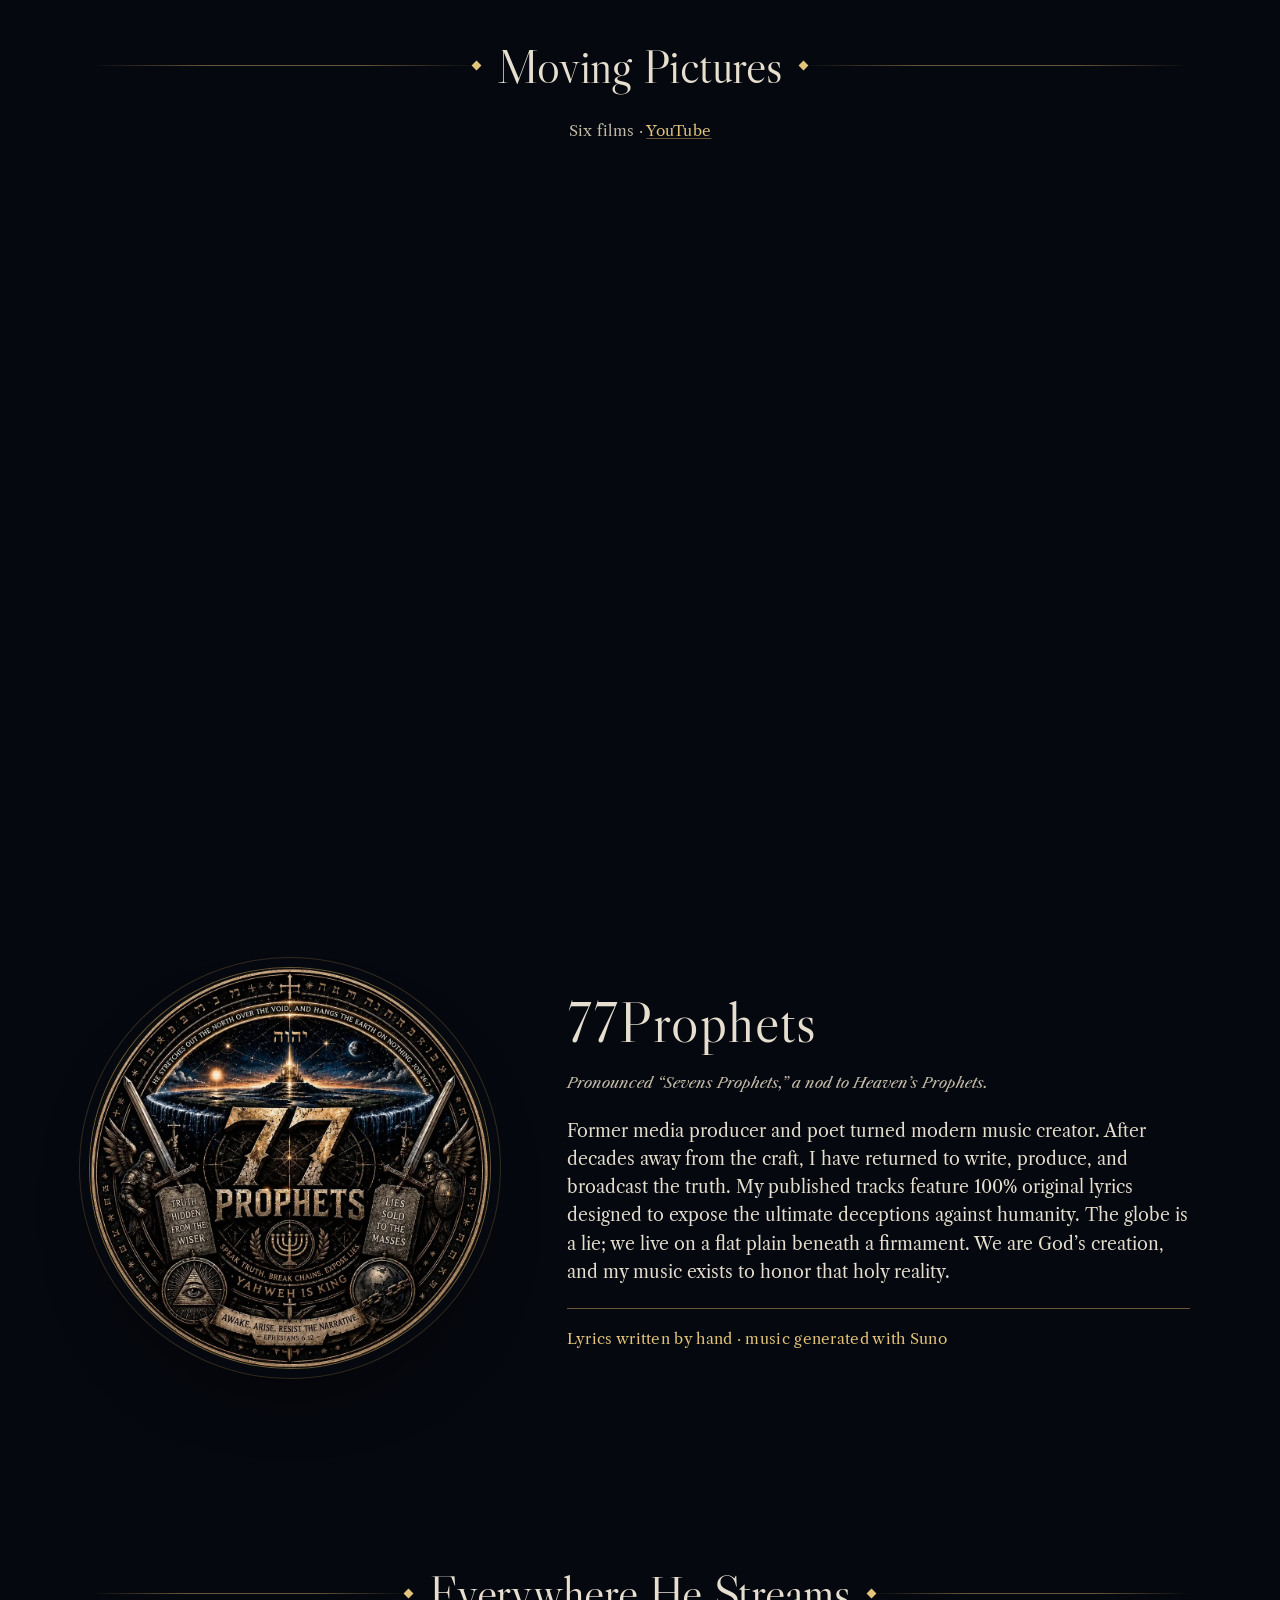
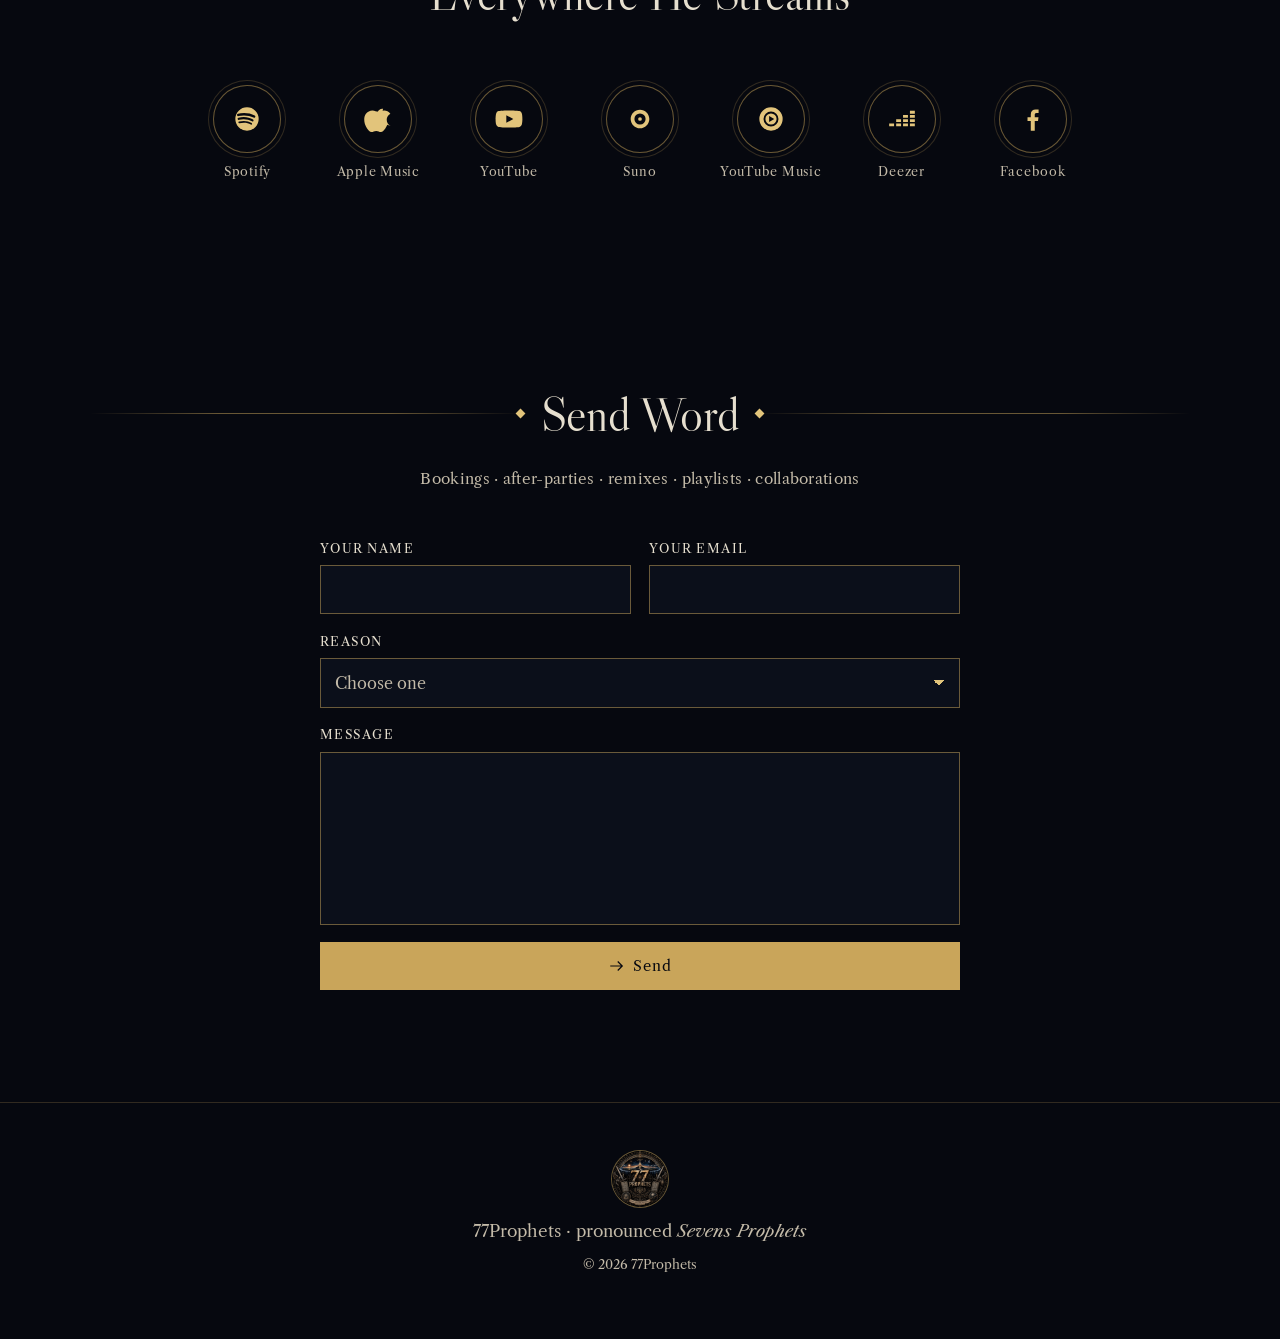
==== commit 8d0019e2: "Redesign: The Firmament Chart Engraved celestial-chart hero with the 18 releases plotted as named st" ====
--- a/index.html
+++ b/index.html
@@ -1,290 +1,162 @@
 <!doctype html>
 <html lang="en">
 <head>
-  <meta charset="utf-8" />
-  <meta name="viewport" content="width=device-width, initial-scale=1" />
-  <title>77Prophets | EDM Transmission</title>
-  <meta name="description" content="77Prophets is an EDM project with AI-driven production, original lyrics, and a dark cinematic visual world." />
-  <meta name="theme-color" content="#05070b" />
-  <link rel="icon" href="assets/logo.svg" type="image/svg+xml" />
-  <link rel="preconnect" href="https://fonts.googleapis.com" />
-  <link rel="preconnect" href="https://fonts.gstatic.com" crossorigin />
-  <link href="https://fonts.googleapis.com/css2?family=Space+Grotesk:wght@400;500;700&family=IBM+Plex+Mono:wght@400;500;600&display=swap" rel="stylesheet" />
-  <link rel="stylesheet" href="styles.css" />
+<meta charset="utf-8">
+<meta name="viewport" content="width=device-width, initial-scale=1">
+<title>77Prophets — official site: releases, films, and where to listen</title>
+<meta name="description" content="77Prophets, pronounced Sevens Prophets. Original lyrics, music built with Suno. Eighteen releases on Spotify and Apple Music, the full catalog on Suno, films on YouTube.">
+<meta name="theme-color" content="#06080f">
+<link rel="canonical" href="https://77prophets.patpadgett.com/">
+<meta property="og:type" content="music.musician">
+<meta property="og:title" content="77Prophets">
+<meta property="og:description" content="Original lyrics, music built with Suno. Releases, films, and every place to listen.">
+<meta property="og:url" content="https://77prophets.patpadgett.com/">
+<meta property="og:image" content="https://77prophets.patpadgett.com/assets/seal/og-1200.jpg">
+<meta property="og:image:width" content="1200"><meta property="og:image:height" content="630">
+<meta name="twitter:card" content="summary_large_image">
+<link rel="icon" href="assets/seal/favicon-32.png" sizes="32x32">
+<link rel="icon" href="assets/seal/favicon-192.png" sizes="192x192">
+<link rel="apple-touch-icon" href="assets/seal/favicon-180.png">
+<link rel="preload" href="assets/fonts/LibreCaslonDisplay-400.woff2" as="font" type="font/woff2" crossorigin>
+<link rel="preload" href="assets/fonts/LibreCaslonText-400.woff2" as="font" type="font/woff2" crossorigin>
+<link rel="stylesheet" href="styles.css">
+<script type="application/ld+json">{"@context": "https://schema.org", "@type": "MusicGroup", "name": "77Prophets", "url": "https://77prophets.patpadgett.com/", "image": "https://77prophets.patpadgett.com/assets/seal/seal-1024.webp", "description": "Former media producer and poet turned modern music creator. After decades away from the craft, I have returned to write, produce, and broadcast the truth. My published tracks feature 100% original lyrics designed to expose the ultimate deceptions against humanity. The globe is a lie; we live on a fl", "sameAs": ["https://open.spotify.com/artist/5S4yAG9F49QJhHSgjmHF4N", "https://music.apple.com/us/artist/77prophets/6771765438", "https://www.youtube.com/@77Prophets", "https://suno.com/@77prophets", "https://music.youtube.com/channel/UC36L3k_Vg7DIpE_0Y8oYnzw", "https://www.deezer.com/artist/392333441", "https://www.facebook.com/77Prophets"], "album": [{"@type": "MusicAlbum", "name": "Blended", "url": "https://open.spotify.com/album/2TcdZ4B99QNjTMoIilhRAl", "datePublished": "2026-09-18"}, {"@type": "MusicAlbum", "name": "Consciousness", "url": "https://open.spotify.com/album/77ACLZ1mtebBJgi2UP5wjO", "datePublished": "2026-09-18"}, {"@type": "MusicAlbum", "name": "Just Breathe", "url": "https://open.spotify.com/album/3dzeCYjm4bpUNXAfx5Ie4n", "datePublished": "2026-09-18"}, {"@type": "MusicAlbum", "name": "The Mask", "url": "https://open.spotify.com/album/4Iyy6CyMWLPxdmCzRST4Dc", "datePublished": "2026-09-18"}, {"@type": "MusicAlbum", "name": "Think", "url": "https://open.spotify.com/album/4TZWyYVlXBhrSPqMmytmue", "datePublished": "2026-09-18"}, {"@type": "MusicAlbum", "name": "Where U @ ?", "url": "https://open.spotify.com/album/6NfsplDgkGmFYzDkrv1Jow", "datePublished": "2026-09-18"}, {"@type": "MusicAlbum", "name": "Wrath", "url": "https://open.spotify.com/album/1fLHYL6RGwGX7n8No8tqVU", "datePublished": "2026-09-18"}, {"@type": "MusicAlbum", "name": "Searching for Heaven", "url": "https://open.spotify.com/album/1VzmC3AFBLKnHEMigmGbIM", "datePublished": "2026-08-19"}, {"@type": "MusicAlbum", "name": "Drained", "url": "https://open.spotify.com/album/795EWdq3qP0AtUdtK0kx9P", "datePublished": "2026-08-11"}, {"@type": "MusicAlbum", "name": "SAVIOR", "url": "https://open.spotify.com/album/5vw6xwtxSlLXNLSNY271p2", "datePublished": "2026-07-31"}, {"@type": "MusicAlbum", "name": "Heist", "url": "https://open.spotify.com/album/3pWfbbFLZzQoDpNdZndZSP", "datePublished": "2026-07-17"}, {"@type": "MusicAlbum", "name": "Hold On", "url": "https://open.spotify.com/album/4Ny2psm2jc86mN3oQJ4brD", "datePublished": "2026-07-17"}, {"@type": "MusicAlbum", "name": "No Plans", "url": "https://open.spotify.com/album/3KDnSHgXsa3fzavEVvmgad", "datePublished": "2026-07-10"}, {"@type": "MusicAlbum", "name": "Old Taboo", "url": "https://open.spotify.com/album/7hhmvJBN4FGIBONdXw8LO8", "datePublished": "2026-07-01"}, {"@type": "MusicAlbum", "name": "The Axe of Honor", "url": "https://open.spotify.com/album/2UG5Zcu9iQU6SprA8rhgeX", "datePublished": "2026-06-08"}, {"@type": "MusicAlbum", "name": "The Copper and The Lead", "url": "https://open.spotify.com/album/7pStUMT1skej0esj8yeilr", "datePublished": "2026-06-08"}, {"@type": "MusicAlbum", "name": "Lyfe Is Hard", "url": "https://open.spotify.com/album/0B9PnoJnOvCoaO03bVPVAa", "datePublished": "2026-06-05"}, {"@type": "MusicAlbum", "name": "Wander", "url": "https://open.spotify.com/album/1yW2VjOmcuKh3KDiJFXqeQ", "datePublished": "2026-05-21"}]}</script>
 </head>
 <body>
-  <a class="skip-link" href="#main">Skip to content</a>
-  <div class="noise"></div>
-  <div class="orb orb-a"></div>
-  <div class="orb orb-b"></div>
+<a class="skip" href="#chart">Skip to the releases</a>
 
-  <div class="page-shell">
-    <header class="topbar">
-      <a class="brand" href="#home" aria-label="77Prophets home">
-        <img src="assets/logo.svg" alt="" />
-        <span>
-          <strong>77Prophets</strong>
-          <small>EDM</small>
-        </span>
-      </a>
-      <nav class="nav" aria-label="Primary">
-        <a href="#releases">Releases</a>
-        <a href="#about">About</a>
-        <a href="#contact">Contact</a>
-      </nav>
-      <a class="top-cta" href="https://open.spotify.com/artist/5S4yAG9F49QJhHSgjmHF4N" target="_blank" rel="noreferrer">Listen now</a>
-    </header>
+<header class="top">
+  <a class="mark" href="#top" aria-label="77Prophets, top of page"><img src="assets/seal/seal-round-160.png" width="40" height="40" alt=""><span>77Prophets</span></a>
+  <nav class="nav" aria-label="Sections">
+    <a href="#chart">Chart</a>
+    <a href="#suno">Suno</a>
+    <a href="#pictures">Pictures</a>
+    <a href="#word">Word</a>
+    <a href="#contact">Contact</a>
+  </nav>
+</header>
 
-    <main id="main">
-      <section id="home" class="hero">
-        <div class="hero-copy reveal">
-          <p class="eyebrow">EDM</p>
-          <h1>Club music from deep space.</h1>
-          <p class="lede">Dark EDM for late nights, heavy speakers, and sharp hooks.</p>
-          <div class="hero-actions">
-            <a class="button button-primary" href="https://open.spotify.com/artist/5S4yAG9F49QJhHSgjmHF4N" target="_blank" rel="noreferrer">Listen on Spotify <span>↗</span></a>
-            <a class="button button-secondary" href="https://www.youtube.com/@77Prophets" target="_blank" rel="noreferrer">Watch on YouTube <span>↗</span></a>
-          </div>
-          <div class="hero-metrics">
-            <div>
-              <span>Sound</span>
-              <strong>Dark</strong>
-            </div>
-            <div>
-              <span>Voice</span>
-              <strong>Lyrics</strong>
-            </div>
-            <div>
-              <span>Reach</span>
-              <strong>Stream</strong>
-            </div>
-          </div>
-        </div>
-
-        <div class="hero-stage reveal">
-          <div class="stage-shell">
-            <div class="stage-main">
-              <img id="hero-image" src="assets/spotify-wander.jpg" alt="77Prophets release artwork" />
-              <div class="stage-overlay">
-                <h2 id="hero-title">Wander</h2>
-                <p id="hero-copy">Widescreen synths and a nocturnal pulse.</p>
-              </div>
-            </div>
-            <div class="stage-rail">
-              <img src="assets/spotify-artist.jpg" alt="77Prophets artist image" />
-              <img src="assets/youtube-banner.jpg" alt="77Prophets YouTube banner" />
-              <img src="assets/youtube-avatar.jpg" alt="77Prophets YouTube avatar" />
-            </div>
-          </div>
-          <div class="player-bar">
-            <div class="player-meta">
-              <strong id="player-name">Wander</strong>
-              <small id="player-sub"></small>
-            </div>
-            <div class="wave" aria-hidden="true">
-              <span></span><span></span><span></span><span></span><span></span><span></span>
-            </div>
-          </div>
-        </div>
-      </section>
-
-      <section id="releases" class="section reveal">
-        <div class="section-heading">
-          <p class="eyebrow">Releases</p>
-          <h2>Tracks.</h2>
-        </div>
-
-        <div class="release-layout">
-          <article class="feature-bezel release-feature">
-            <div class="feature-inner">
-              <h3>Heist</h3>
-              <p>Motion first. Loud second.</p>
-              <a class="inline-link" href="https://open.spotify.com/artist/5S4yAG9F49QJhHSgjmHF4N" target="_blank" rel="noreferrer">Open the full artist page</a>
-            </div>
-          </article>
-
-          <div class="release-grid" id="release-grid">
-            <button class="release-card active" data-title="Wander" data-copy="Wide and nocturnal." data-sub="Album" data-image="assets/spotify-wander.jpg" data-note="Wander" type="button">
-              <img src="assets/spotify-wander.jpg" alt="Wander artwork" />
-              <span>Wander</span>
-            </button>
-            <button class="release-card" data-title="Heist" data-copy="Fast and sharp." data-sub="Heist" data-image="assets/spotify-heist.jpg" data-note="Heist" type="button">
-              <img src="assets/spotify-heist.jpg" alt="Heist artwork" />
-              <span>Heist</span>
-            </button>
-            <button class="release-card" data-title="Lyfe Is Hard" data-copy="Late-night pulse." data-sub="Lyfe" data-image="assets/spotify-lyfe.jpg" data-note="Lyfe Is Hard" type="button">
-              <img src="assets/spotify-lyfe.jpg" alt="Lyfe Is Hard artwork" />
-              <span>Lyfe Is Hard</span>
-            </button>
-            <button class="release-card" data-title="The Axe of Honor" data-copy="Heavy cut." data-sub="Axe" data-image="assets/spotify-axe.jpg" data-note="The Axe of Honor" type="button">
-              <img src="assets/spotify-axe.jpg" alt="The Axe of Honor artwork" />
-              <span>The Axe of Honor</span>
-            </button>
-            <button class="release-card" data-title="No Plans" data-copy="No rush." data-sub="No Plans" data-image="assets/spotify-noplans.jpg" data-note="No Plans" type="button">
-              <img src="assets/spotify-noplans.jpg" alt="No Plans artwork" />
-              <span>No Plans</span>
-              <small>No Plans</small>
-            </button>
-          </div>
-        </div>
-      </section>
-
-      <section id="about" class="section split reveal">
-        <div class="section-heading narrow">
-          <p class="eyebrow">About</p>
-          <h2>About.</h2>
-          <a class="inline-link" href="https://open.spotify.com/artist/5S4yAG9F49QJhHSgjmHF4N" target="_blank" rel="noreferrer">Stream the artist page</a>
-        </div>
-        <div class="about-panel feature-bezel">
-          <div class="feature-inner">
-            <ul>
-              <li>Hooks</li>
-              <li>Live</li>
-              <li>Art</li>
-              <li>Press</li>
-            </ul>
-          </div>
-        </div>
-      </section>
-
-      <section id="signal" class="section reveal">
-        <div class="section-heading">
-          <h2>Feed.</h2>
-        </div>
-        <div class="board-grid">
-          <article class="feature-bezel board-card board-card-large">
-            <div class="feature-inner board-hero">
-              <img src="assets/youtube-banner.jpg" alt="77Prophets YouTube banner" />
-              <div class="board-copy">
-                <h3>YouTube banner</h3>
-              </div>
-            </div>
-          </article>
-          <article class="feature-bezel board-card">
-            <div class="feature-inner board-mini">
-              <img src="assets/spotify-heist.jpg" alt="Heist artwork" />
-              <div>
-                <h3>Heist</h3>
-              </div>
-            </div>
-          </article>
-          <article class="feature-bezel board-card">
-            <div class="feature-inner board-mini">
-              <img src="assets/spotify-axe.jpg" alt="The Axe of Honor artwork" />
-              <div>
-                <h3>The Axe of Honor</h3>
-              </div>
-
-            </div>
-          </article>
-          <article class="feature-bezel board-card">
-            <div class="feature-inner board-mini">
-              <img src="assets/yt-dry.jpg" alt="Dry video thumbnail" />
-              <div>
-                <h3>Dry</h3>
-              </div>
-            </div>
-          </article>
-        </div>
-      </section>
-
-      <section id="contact" class="section reveal">
-        <div class="section-heading narrow">
-          <p class="eyebrow">Contact</p>
-          <h2>Book.</h2>
-        </div>
-
-        <div class="contact-shell feature-bezel">
-          <div class="feature-inner">
-            <form class="contact-form" id="contact-form">
-              <div class="field-row">
-                <label>
-                  Name
-                  <input name="name" type="text" placeholder="Your name" required />
-                </label>
-                <label>
-                  Email
-                  <input name="email" type="email" placeholder="you@example.com" required />
-                </label>
-              </div>
-              <div class="field-row">
-                <label>
-                  Reason
-                  <input name="reason" type="text" placeholder="Booking, remix, playlist" required />
-                </label>
-                <label>
-                  Venue or platform
-                  <input name="venue" type="text" placeholder="Club, festival, stream" required />
-                </label>
-              </div>
-              <label>
-                Notes
-                <textarea name="notes" rows="5" placeholder="Need, timing, contact"></textarea>
-              </label>
-              <div class="form-row">
-                <button class="button button-primary" type="submit">Send request <span>↗</span></button>
-              </div>
-              <p class="form-status" id="form-status" role="status" aria-live="polite"></p>
-            </form>
-          </div>
-        </div>
-      </section>
-    </main>
-
-    <footer class="footer">
-      <div>
-        <strong>77Prophets</strong>
-      </div>
-      <div class="footer-links">
-        <a href="https://open.spotify.com/artist/5S4yAG9F49QJhHSgjmHF4N" target="_blank" rel="noreferrer">Spotify</a>
-        <a href="https://www.youtube.com/@77Prophets" target="_blank" rel="noreferrer">YouTube</a>
-        <a href="https://suno.com/@77prophets" target="_blank" rel="noreferrer">Suno</a>
-      </div>
-    </footer>
+<main id="top">
+<section class="hero" aria-label="77Prophets">
+  <div class="dome" id="dome">
+    <svg class="dome-svg" viewBox="0 0 1000 1000" xmlns="http://www.w3.org/2000/svg" aria-hidden="true" focusable="false"><defs><pattern id="hatch" width="6" height="6" patternUnits="userSpaceOnUse" patternTransform="rotate(45)"><line x1="0" y1="0" x2="0" y2="6" stroke="#c9a55a" stroke-width=".7" stroke-opacity=".3"/></pattern><path id="arc-top" d="M53.6,337.5 A475,475 0 0 1 946.4,337.5" fill="none"/><path id="arc-name" d="M131.9,712.5 A425,425 0 0 0 868.1,712.5" fill="none"/></defs><g class="d-rot"><circle class="d-hatch" cx="500" cy="500" r="458" fill="none" stroke="url(#hatch)" stroke-width="12"/><circle class="d-ring d-ring-h" style="--i:0;--len:3079" cx="500" cy="500" r="490"/><circle class="d-ring d-ring-h" style="--i:1;--len:2953" cx="500" cy="500" r="470"/><circle class="d-ring d-ring-in" style="--i:2;--len:1445" cx="500" cy="500" r="230"/><circle class="d-ring d-ring-in d-ring-dash" style="--i:3;--len:942" cx="500" cy="500" r="150" stroke-dasharray="2 6"/><path class="d-ring d-ring-in" style="--i:4;--len:559" d="M248.3,751.7 A356,356 0 0 0 751.7,751.7"/><path class="d-ring d-ring-in" style="--i:5;--len:690" d="M189.6,810.4 A439,439 0 0 0 810.4,810.4"/><g class="d-orn" transform="translate(218.9,781.1) rotate(45)"><rect x="-4" y="-4" width="8" height="8"/></g><g class="d-orn" transform="translate(781.1,781.1) rotate(45)"><rect x="-4" y="-4" width="8" height="8"/></g><line class="d-mer" style="--i:6" x1="952.0" y1="500.0" x2="970.0" y2="500.0"/><line class="d-mer" style="--i:6" x1="891.4" y1="726.0" x2="907.0" y2="735.0"/><line class="d-mer" style="--i:6" x1="726.0" y1="891.4" x2="735.0" y2="907.0"/><line class="d-mer" style="--i:6" x1="500.0" y1="952.0" x2="500.0" y2="970.0"/><line class="d-mer" style="--i:7" x1="274.0" y1="891.4" x2="265.0" y2="907.0"/><line class="d-mer" style="--i:7" x1="108.6" y1="726.0" x2="93.0" y2="735.0"/><line class="d-mer" style="--i:7" x1="48.0" y1="500.0" x2="30.0" y2="500.0"/><line class="d-mer" style="--i:7" x1="108.6" y1="274.0" x2="93.0" y2="265.0"/><line class="d-mer" style="--i:8" x1="274.0" y1="108.6" x2="265.0" y2="93.0"/><line class="d-mer" style="--i:8" x1="500.0" y1="48.0" x2="500.0" y2="30.0"/><line class="d-mer" style="--i:8" x1="726.0" y1="108.6" x2="735.0" y2="93.0"/><line class="d-mer" style="--i:8" x1="891.4" y1="274.0" x2="907.0" y2="265.0"/><g class="d-ticks"><line x1="976.9" y1="550.1" x2="979.9" y2="550.4" stroke-width="0.6"/><line x1="974.8" y1="566.7" x2="977.8" y2="567.2" stroke-width="0.6"/><line x1="968.8" y1="582.7" x2="978.6" y2="584.4" stroke-width="0.9"/><line x1="969.0" y1="599.7" x2="972.0" y2="600.3" stroke-width="0.6"/><line x1="965.3" y1="616.0" x2="968.2" y2="616.7" stroke-width="0.6"/><line x1="960.9" y1="632.2" x2="963.8" y2="633.0" stroke-width="0.6"/><line x1="956.0" y1="648.2" x2="958.9" y2="649.1" stroke-width="0.6"/><line x1="947.3" y1="662.8" x2="956.7" y2="666.2" stroke-width="0.9"/><line x1="944.6" y1="679.6" x2="947.4" y2="680.7" stroke-width="0.6"/><line x1="938.0" y1="695.0" x2="940.8" y2="696.3" stroke-width="0.6"/><line x1="931.0" y1="710.2" x2="933.7" y2="711.5" stroke-width="0.6"/><line x1="923.4" y1="725.1" x2="926.0" y2="726.5" stroke-width="0.6"/><line x1="907.0" y1="735.0" x2="924.4" y2="745.0" stroke-width="1.2"/><line x1="906.6" y1="754.1" x2="909.2" y2="755.7" stroke-width="0.6"/><line x1="897.5" y1="768.1" x2="900.0" y2="769.8" stroke-width="0.6"/><line x1="887.9" y1="781.8" x2="890.4" y2="783.6" stroke-width="0.6"/><line x1="877.9" y1="795.2" x2="880.2" y2="797.1" stroke-width="0.6"/><line x1="864.6" y1="806.0" x2="872.3" y2="812.4" stroke-width="0.9"/><line x1="856.3" y1="820.8" x2="858.6" y2="822.9" stroke-width="0.6"/><line x1="844.9" y1="833.1" x2="847.1" y2="835.2" stroke-width="0.6"/><line x1="833.1" y1="844.9" x2="835.2" y2="847.1" stroke-width="0.6"/><line x1="820.8" y1="856.3" x2="822.9" y2="858.6" stroke-width="0.6"/><line x1="806.0" y1="864.6" x2="812.4" y2="872.3" stroke-width="0.9"/><line x1="795.2" y1="877.9" x2="797.1" y2="880.2" stroke-width="0.6"/><line x1="781.8" y1="887.9" x2="783.6" y2="890.4" stroke-width="0.6"/><line x1="768.1" y1="897.5" x2="769.8" y2="900.0" stroke-width="0.6"/><line x1="754.1" y1="906.6" x2="755.7" y2="909.2" stroke-width="0.6"/><line x1="735.0" y1="907.0" x2="745.0" y2="924.4" stroke-width="1.2"/><line x1="725.1" y1="923.4" x2="726.5" y2="926.0" stroke-width="0.6"/><line x1="710.2" y1="931.0" x2="711.5" y2="933.7" stroke-width="0.6"/><line x1="695.0" y1="938.0" x2="696.3" y2="940.8" stroke-width="0.6"/><line x1="679.6" y1="944.6" x2="680.7" y2="947.4" stroke-width="0.6"/><line x1="662.8" y1="947.3" x2="666.2" y2="956.7" stroke-width="0.9"/><line x1="648.2" y1="956.0" x2="649.1" y2="958.9" stroke-width="0.6"/><line x1="632.2" y1="960.9" x2="633.0" y2="963.8" stroke-width="0.6"/><line x1="616.0" y1="965.3" x2="616.7" y2="968.2" stroke-width="0.6"/><line x1="599.7" y1="969.0" x2="600.3" y2="972.0" stroke-width="0.6"/><line x1="582.7" y1="968.8" x2="584.4" y2="978.6" stroke-width="0.9"/><line x1="566.7" y1="974.8" x2="567.2" y2="977.8" stroke-width="0.6"/><line x1="550.1" y1="976.9" x2="550.4" y2="979.9" stroke-width="0.6"/><line x1="533.4" y1="978.3" x2="533.7" y2="981.3" stroke-width="0.6"/><line x1="516.7" y1="979.2" x2="516.8" y2="982.2" stroke-width="0.6"/><line x1="500.0" y1="970.0" x2="500.0" y2="990.0" stroke-width="1.2"/><line x1="483.3" y1="979.2" x2="483.2" y2="982.2" stroke-width="0.6"/><line x1="466.6" y1="978.3" x2="466.3" y2="981.3" stroke-width="0.6"/><line x1="449.9" y1="976.9" x2="449.6" y2="979.9" stroke-width="0.6"/><line x1="433.3" y1="974.8" x2="432.8" y2="977.8" stroke-width="0.6"/><line x1="417.3" y1="968.8" x2="415.6" y2="978.6" stroke-width="0.9"/><line x1="400.3" y1="969.0" x2="399.7" y2="972.0" stroke-width="0.6"/><line x1="384.0" y1="965.3" x2="383.3" y2="968.2" stroke-width="0.6"/><line x1="367.8" y1="960.9" x2="367.0" y2="963.8" stroke-width="0.6"/><line x1="351.8" y1="956.0" x2="350.9" y2="958.9" stroke-width="0.6"/><line x1="337.2" y1="947.3" x2="333.8" y2="956.7" stroke-width="0.9"/><line x1="320.4" y1="944.6" x2="319.3" y2="947.4" stroke-width="0.6"/><line x1="305.0" y1="938.0" x2="303.7" y2="940.8" stroke-width="0.6"/><line x1="289.8" y1="931.0" x2="288.5" y2="933.7" stroke-width="0.6"/><line x1="274.9" y1="923.4" x2="273.5" y2="926.0" stroke-width="0.6"/><line x1="265.0" y1="907.0" x2="255.0" y2="924.4" stroke-width="1.2"/><line x1="245.9" y1="906.6" x2="244.3" y2="909.2" stroke-width="0.6"/><line x1="231.9" y1="897.5" x2="230.2" y2="900.0" stroke-width="0.6"/><line x1="218.2" y1="887.9" x2="216.4" y2="890.4" stroke-width="0.6"/><line x1="204.8" y1="877.9" x2="202.9" y2="880.2" stroke-width="0.6"/><line x1="194.0" y1="864.6" x2="187.6" y2="872.3" stroke-width="0.9"/><line x1="179.2" y1="856.3" x2="177.1" y2="858.6" stroke-width="0.6"/><line x1="166.9" y1="844.9" x2="164.8" y2="847.1" stroke-width="0.6"/><line x1="155.1" y1="833.1" x2="152.9" y2="835.2" stroke-width="0.6"/><line x1="143.7" y1="820.8" x2="141.4" y2="822.9" stroke-width="0.6"/><line x1="135.4" y1="806.0" x2="127.7" y2="812.4" stroke-width="0.9"/><line x1="122.1" y1="795.2" x2="119.8" y2="797.1" stroke-width="0.6"/><line x1="112.1" y1="781.8" x2="109.6" y2="783.6" stroke-width="0.6"/><line x1="102.5" y1="768.1" x2="100.0" y2="769.8" stroke-width="0.6"/><line x1="93.4" y1="754.1" x2="90.8" y2="755.7" stroke-width="0.6"/><line x1="93.0" y1="735.0" x2="75.6" y2="745.0" stroke-width="1.2"/><line x1="76.6" y1="725.1" x2="74.0" y2="726.5" stroke-width="0.6"/><line x1="69.0" y1="710.2" x2="66.3" y2="711.5" stroke-width="0.6"/><line x1="62.0" y1="695.0" x2="59.2" y2="696.3" stroke-width="0.6"/><line x1="55.4" y1="679.6" x2="52.6" y2="680.7" stroke-width="0.6"/><line x1="52.7" y1="662.8" x2="43.3" y2="666.2" stroke-width="0.9"/><line x1="44.0" y1="648.2" x2="41.1" y2="649.1" stroke-width="0.6"/><line x1="39.1" y1="632.2" x2="36.2" y2="633.0" stroke-width="0.6"/><line x1="34.7" y1="616.0" x2="31.8" y2="616.7" stroke-width="0.6"/><line x1="31.0" y1="599.7" x2="28.0" y2="600.3" stroke-width="0.6"/><line x1="31.2" y1="582.7" x2="21.4" y2="584.4" stroke-width="0.9"/><line x1="25.2" y1="566.7" x2="22.2" y2="567.2" stroke-width="0.6"/><line x1="23.1" y1="550.1" x2="20.1" y2="550.4" stroke-width="0.6"/><line x1="23.1" y1="449.9" x2="20.1" y2="449.6" stroke-width="0.6"/><line x1="25.2" y1="433.3" x2="22.2" y2="432.8" stroke-width="0.6"/><line x1="31.2" y1="417.3" x2="21.4" y2="415.6" stroke-width="0.9"/><line x1="31.0" y1="400.3" x2="28.0" y2="399.7" stroke-width="0.6"/><line x1="34.7" y1="384.0" x2="31.8" y2="383.3" stroke-width="0.6"/><line x1="965.3" y1="384.0" x2="968.2" y2="383.3" stroke-width="0.6"/><line x1="969.0" y1="400.3" x2="972.0" y2="399.7" stroke-width="0.6"/><line x1="968.8" y1="417.3" x2="978.6" y2="415.6" stroke-width="0.9"/><line x1="974.8" y1="433.3" x2="977.8" y2="432.8" stroke-width="0.6"/><line x1="976.9" y1="449.9" x2="979.9" y2="449.6" stroke-width="0.6"/></g><g class="d-ticks d-ticks-top"><line x1="39.1" y1="367.8" x2="36.2" y2="367.0" stroke-width="0.6"/><line x1="44.0" y1="351.8" x2="41.1" y2="350.9" stroke-width="0.6"/><line x1="52.7" y1="337.2" x2="43.3" y2="333.8" stroke-width="0.9"/><line x1="55.4" y1="320.4" x2="52.6" y2="319.3" stroke-width="0.6"/><line x1="62.0" y1="305.0" x2="59.2" y2="303.7" stroke-width="0.6"/><line x1="69.0" y1="289.8" x2="66.3" y2="288.5" stroke-width="0.6"/><line x1="76.6" y1="274.9" x2="74.0" y2="273.5" stroke-width="0.6"/><line x1="93.0" y1="265.0" x2="75.6" y2="255.0" stroke-width="1.2"/><line x1="93.4" y1="245.9" x2="90.8" y2="244.3" stroke-width="0.6"/><line x1="102.5" y1="231.9" x2="100.0" y2="230.2" stroke-width="0.6"/><line x1="112.1" y1="218.2" x2="109.6" y2="216.4" stroke-width="0.6"/><line x1="122.1" y1="204.8" x2="119.8" y2="202.9" stroke-width="0.6"/><line x1="135.4" y1="194.0" x2="127.7" y2="187.6" stroke-width="0.9"/><line x1="143.7" y1="179.2" x2="141.4" y2="177.1" stroke-width="0.6"/><line x1="155.1" y1="166.9" x2="152.9" y2="164.8" stroke-width="0.6"/><line x1="166.9" y1="155.1" x2="164.8" y2="152.9" stroke-width="0.6"/><line x1="179.2" y1="143.7" x2="177.1" y2="141.4" stroke-width="0.6"/><line x1="194.0" y1="135.4" x2="187.6" y2="127.7" stroke-width="0.9"/><line x1="204.8" y1="122.1" x2="202.9" y2="119.8" stroke-width="0.6"/><line x1="218.2" y1="112.1" x2="216.4" y2="109.6" stroke-width="0.6"/><line x1="231.9" y1="102.5" x2="230.2" y2="100.0" stroke-width="0.6"/><line x1="245.9" y1="93.4" x2="244.3" y2="90.8" stroke-width="0.6"/><line x1="265.0" y1="93.0" x2="255.0" y2="75.6" stroke-width="1.2"/><line x1="274.9" y1="76.6" x2="273.5" y2="74.0" stroke-width="0.6"/><line x1="289.8" y1="69.0" x2="288.5" y2="66.3" stroke-width="0.6"/><line x1="305.0" y1="62.0" x2="303.7" y2="59.2" stroke-width="0.6"/><line x1="320.4" y1="55.4" x2="319.3" y2="52.6" stroke-width="0.6"/><line x1="337.2" y1="52.7" x2="333.8" y2="43.3" stroke-width="0.9"/><line x1="351.8" y1="44.0" x2="350.9" y2="41.1" stroke-width="0.6"/><line x1="367.8" y1="39.1" x2="367.0" y2="36.2" stroke-width="0.6"/><line x1="384.0" y1="34.7" x2="383.3" y2="31.8" stroke-width="0.6"/><line x1="400.3" y1="31.0" x2="399.7" y2="28.0" stroke-width="0.6"/><line x1="417.3" y1="31.2" x2="415.6" y2="21.4" stroke-width="0.9"/><line x1="433.3" y1="25.2" x2="432.8" y2="22.2" stroke-width="0.6"/><line x1="449.9" y1="23.1" x2="449.6" y2="20.1" stroke-width="0.6"/><line x1="466.6" y1="21.7" x2="466.3" y2="18.7" stroke-width="0.6"/><line x1="483.3" y1="20.8" x2="483.2" y2="17.8" stroke-width="0.6"/><line x1="500.0" y1="30.0" x2="500.0" y2="10.0" stroke-width="1.2"/><line x1="516.7" y1="20.8" x2="516.8" y2="17.8" stroke-width="0.6"/><line x1="533.4" y1="21.7" x2="533.7" y2="18.7" stroke-width="0.6"/><line x1="550.1" y1="23.1" x2="550.4" y2="20.1" stroke-width="0.6"/><line x1="566.7" y1="25.2" x2="567.2" y2="22.2" stroke-width="0.6"/><line x1="582.7" y1="31.2" x2="584.4" y2="21.4" stroke-width="0.9"/><line x1="599.7" y1="31.0" x2="600.3" y2="28.0" stroke-width="0.6"/><line x1="616.0" y1="34.7" x2="616.7" y2="31.8" stroke-width="0.6"/><line x1="632.2" y1="39.1" x2="633.0" y2="36.2" stroke-width="0.6"/><line x1="648.2" y1="44.0" x2="649.1" y2="41.1" stroke-width="0.6"/><line x1="662.8" y1="52.7" x2="666.2" y2="43.3" stroke-width="0.9"/><line x1="679.6" y1="55.4" x2="680.7" y2="52.6" stroke-width="0.6"/><line x1="695.0" y1="62.0" x2="696.3" y2="59.2" stroke-width="0.6"/><line x1="710.2" y1="69.0" x2="711.5" y2="66.3" stroke-width="0.6"/><line x1="725.1" y1="76.6" x2="726.5" y2="74.0" stroke-width="0.6"/><line x1="735.0" y1="93.0" x2="745.0" y2="75.6" stroke-width="1.2"/><line x1="754.1" y1="93.4" x2="755.7" y2="90.8" stroke-width="0.6"/><line x1="768.1" y1="102.5" x2="769.8" y2="100.0" stroke-width="0.6"/><line x1="781.8" y1="112.1" x2="783.6" y2="109.6" stroke-width="0.6"/><line x1="795.2" y1="122.1" x2="797.1" y2="119.8" stroke-width="0.6"/><line x1="806.0" y1="135.4" x2="812.4" y2="127.7" stroke-width="0.9"/><line x1="820.8" y1="143.7" x2="822.9" y2="141.4" stroke-width="0.6"/><line x1="833.1" y1="155.1" x2="835.2" y2="152.9" stroke-width="0.6"/><line x1="844.9" y1="166.9" x2="847.1" y2="164.8" stroke-width="0.6"/><line x1="856.3" y1="179.2" x2="858.6" y2="177.1" stroke-width="0.6"/><line x1="864.6" y1="194.0" x2="872.3" y2="187.6" stroke-width="0.9"/><line x1="877.9" y1="204.8" x2="880.2" y2="202.9" stroke-width="0.6"/><line x1="887.9" y1="218.2" x2="890.4" y2="216.4" stroke-width="0.6"/><line x1="897.5" y1="231.9" x2="900.0" y2="230.2" stroke-width="0.6"/><line x1="906.6" y1="245.9" x2="909.2" y2="244.3" stroke-width="0.6"/><line x1="907.0" y1="265.0" x2="924.4" y2="255.0" stroke-width="1.2"/><line x1="923.4" y1="274.9" x2="926.0" y2="273.5" stroke-width="0.6"/><line x1="931.0" y1="289.8" x2="933.7" y2="288.5" stroke-width="0.6"/><line x1="938.0" y1="305.0" x2="940.8" y2="303.7" stroke-width="0.6"/><line x1="944.6" y1="320.4" x2="947.4" y2="319.3" stroke-width="0.6"/><line x1="947.3" y1="337.2" x2="956.7" y2="333.8" stroke-width="0.9"/><line x1="956.0" y1="351.8" x2="958.9" y2="350.9" stroke-width="0.6"/><line x1="960.9" y1="367.8" x2="963.8" y2="367.0" stroke-width="0.6"/></g><g class="d-orn" transform="translate(20,500)"><path d="M0-8V8M-8 0H8" stroke-width="1"/><path d="M-4.5-4.5 4.5 4.5M4.5-4.5-4.5 4.5" stroke-width=".7"/><circle r="2"/></g><g class="d-orn" transform="translate(980,500)"><path d="M0-8V8M-8 0H8" stroke-width="1"/><path d="M-4.5-4.5 4.5 4.5M4.5-4.5-4.5 4.5" stroke-width=".7"/><circle r="2"/></g><g class="d-deco"><circle cx="238.1" cy="778.0" r="0.7"/><circle cx="761.9" cy="778.0" r="0.7"/><circle cx="193.5" cy="522.9" r="1.2"/><circle cx="806.5" cy="522.9" r="1.2"/><circle cx="355.3" cy="794.2" r="1.1"/><circle cx="644.7" cy="794.2" r="1.1"/><circle cx="307.5" cy="269.2" r="0.8"/><circle cx="692.5" cy="269.2" r="0.8"/><circle cx="318.9" cy="749.1" r="1.0"/><circle cx="681.1" cy="749.1" r="1.0"/><circle cx="293.7" cy="126.2" r="1.3"/><circle cx="706.3" cy="126.2" r="1.3"/><circle cx="218.6" cy="230.5" r="0.7"/><circle cx="781.4" cy="230.5" r="0.7"/><circle cx="308.8" cy="266.6" r="0.7"/><circle cx="691.2" cy="266.6" r="0.7"/><circle cx="136.5" cy="563.7" r="1.1"/><circle cx="863.5" cy="563.7" r="1.1"/><circle cx="470.5" cy="139.4" r="1.5"/><circle cx="529.5" cy="139.4" r="1.5"/><circle cx="289.2" cy="479.4" r="1.0"/><circle cx="710.8" cy="479.4" r="1.0"/><circle cx="231.2" cy="250.5" r="0.9"/><circle cx="768.8" cy="250.5" r="0.9"/><circle cx="113.0" cy="685.0" r="0.7"/><circle cx="887.0" cy="685.0" r="0.7"/><circle cx="481.7" cy="95.2" r="1.2"/><circle cx="518.3" cy="95.2" r="1.2"/><circle cx="450.5" cy="778.6" r="1.2"/><circle cx="549.5" cy="778.6" r="1.2"/><circle cx="392.0" cy="104.0" r="1.3"/><circle cx="608.0" cy="104.0" r="1.3"/><circle cx="136.1" cy="521.3" r="1.3"/><circle cx="863.9" cy="521.3" r="1.3"/><circle cx="101.9" cy="530.2" r="0.7"/><circle cx="898.1" cy="530.2" r="0.7"/><circle cx="230.8" cy="750.4" r="0.7"/><circle cx="769.2" cy="750.4" r="0.7"/><circle cx="243.1" cy="498.8" r="1.5"/><circle cx="756.9" cy="498.8" r="1.5"/></g></g><g class="d-stars"><a class="d-star" href="#r-heist" style="--k:0"><title>Heist</title><g class="d-glyph" transform="translate(305.0,250.0)" opacity="0.74"><path d="M0-11V11M-11 0H11" stroke-width="1.1"/><path d="M-5.5-5.5 5.5 5.5M5.5-5.5-5.5 5.5" stroke-width=".8"/><circle r="2.8"/></g><text class="d-label" x="286.0" y="256.0" text-anchor="end">Heist</text></a><a class="d-star" href="#r-wander" style="--k:1"><title>Wander</title><g class="d-glyph" transform="translate(694.0,250.0)" opacity="0.55"><path d="M0-11V11M-11 0H11" stroke-width="1.1"/><path d="M-5.5-5.5 5.5 5.5M5.5-5.5-5.5 5.5" stroke-width=".8"/><circle r="2.8"/></g><text class="d-label" x="713.0" y="256.0" text-anchor="start">Wander</text></a><a class="d-star" href="#r-wrath" style="--k:2"><title>Wrath</title><g class="d-glyph" transform="translate(305.0,306.2)" opacity="0.84"><path d="M0-11V11M-11 0H11" stroke-width="1.1"/><path d="M-5.5-5.5 5.5 5.5M5.5-5.5-5.5 5.5" stroke-width=".8"/><circle r="2.8"/></g><text class="d-label" x="286.0" y="312.2" text-anchor="end">Wrath</text></a><a class="d-star" href="#r-hold-on" style="--k:3"><title>Hold On</title><g class="d-glyph" transform="translate(694.0,306.2)" opacity="0.71"><path d="M0-11V11M-11 0H11" stroke-width="1.1"/><path d="M-5.5-5.5 5.5 5.5M5.5-5.5-5.5 5.5" stroke-width=".8"/><circle r="2.8"/></g><text class="d-label" x="713.0" y="312.2" text-anchor="start">Hold On</text></a><a class="d-star" href="#r-blended" style="--k:4"><title>Blended</title><g class="d-glyph" transform="translate(305.0,362.5)" opacity="1.0"><path d="M0-11V11M-11 0H11" stroke-width="1.1"/><path d="M-5.5-5.5 5.5 5.5M5.5-5.5-5.5 5.5" stroke-width=".8"/><circle r="2.8"/></g><text class="d-label" x="286.0" y="368.5" text-anchor="end">Blended</text></a><a class="d-star" href="#r-old-taboo" style="--k:5"><title>Old Taboo</title><g class="d-glyph" transform="translate(694.0,362.5)" opacity="0.66"><path d="M0-11V11M-11 0H11" stroke-width="1.1"/><path d="M-5.5-5.5 5.5 5.5M5.5-5.5-5.5 5.5" stroke-width=".8"/><circle r="2.8"/></g><text class="d-label" x="713.0" y="368.5" text-anchor="start">Old Taboo</text></a><a class="d-star" href="#r-just-breathe" style="--k:6"><title>Just Breathe</title><g class="d-glyph" transform="translate(305.0,418.8)" opacity="0.95"><path d="M0-11V11M-11 0H11" stroke-width="1.1"/><path d="M-5.5-5.5 5.5 5.5M5.5-5.5-5.5 5.5" stroke-width=".8"/><circle r="2.8"/></g><text class="d-label" x="286.0" y="424.8" text-anchor="end">Just Breathe</text></a><a class="d-star" href="#r-consciousness" style="--k:7"><title>Consciousness</title><g class="d-glyph" transform="translate(694.0,418.8)" opacity="0.97"><path d="M0-11V11M-11 0H11" stroke-width="1.1"/><path d="M-5.5-5.5 5.5 5.5M5.5-5.5-5.5 5.5" stroke-width=".8"/><circle r="2.8"/></g><text class="d-label" x="713.0" y="424.8" text-anchor="start">Consciousness</text></a><a class="d-star" href="#r-the-axe-of-honor" style="--k:8"><title>The Axe of Honor</title><g class="d-glyph" transform="translate(305.0,475.0)" opacity="0.63"><path d="M0-11V11M-11 0H11" stroke-width="1.1"/><path d="M-5.5-5.5 5.5 5.5M5.5-5.5-5.5 5.5" stroke-width=".8"/><circle r="2.8"/></g><text class="d-label" x="286.0" y="481.0" text-anchor="end">The Axe of Honor</text></a><a class="d-star" href="#r-the-copper-and-the-lead" style="--k:9"><title>The Copper and The Lead</title><g class="d-glyph" transform="translate(694.0,475.0)" opacity="0.6"><path d="M0-11V11M-11 0H11" stroke-width="1.1"/><path d="M-5.5-5.5 5.5 5.5M5.5-5.5-5.5 5.5" stroke-width=".8"/><circle r="2.8"/></g><text class="d-label" x="713.0" y="481.0" text-anchor="start" style="font-size:17.9px">The Copper and The Lead</text></a><a class="d-star" href="#r-lyfe-is-hard" style="--k:10"><title>Lyfe Is Hard</title><g class="d-glyph" transform="translate(305.0,531.2)" opacity="0.58"><path d="M0-11V11M-11 0H11" stroke-width="1.1"/><path d="M-5.5-5.5 5.5 5.5M5.5-5.5-5.5 5.5" stroke-width=".8"/><circle r="2.8"/></g><text class="d-label" x="286.0" y="537.2" text-anchor="end">Lyfe Is Hard</text></a><a class="d-star" href="#r-searching-for-heaven" style="--k:11"><title>Searching for Heaven</title><g class="d-glyph" transform="translate(694.0,531.2)" opacity="0.81"><path d="M0-11V11M-11 0H11" stroke-width="1.1"/><path d="M-5.5-5.5 5.5 5.5M5.5-5.5-5.5 5.5" stroke-width=".8"/><circle r="2.8"/></g><text class="d-label" x="713.0" y="537.2" text-anchor="start">Searching for Heaven</text></a><a class="d-star" href="#r-no-plans" style="--k:12"><title>No Plans</title><g class="d-glyph" transform="translate(305.0,587.5)" opacity="0.68"><path d="M0-11V11M-11 0H11" stroke-width="1.1"/><path d="M-5.5-5.5 5.5 5.5M5.5-5.5-5.5 5.5" stroke-width=".8"/><circle r="2.8"/></g><text class="d-label" x="286.0" y="593.5" text-anchor="end">No Plans</text></a><a class="d-star" href="#r-where-u" style="--k:13"><title>Where U @ ?</title><g class="d-glyph" transform="translate(694.0,587.5)" opacity="0.87"><path d="M0-11V11M-11 0H11" stroke-width="1.1"/><path d="M-5.5-5.5 5.5 5.5M5.5-5.5-5.5 5.5" stroke-width=".8"/><circle r="2.8"/></g><text class="d-label" x="713.0" y="593.5" text-anchor="start">Where U @ ?</text></a><a class="d-star" href="#r-drained" style="--k:14"><title>Drained</title><g class="d-glyph" transform="translate(305.0,643.8)" opacity="0.79"><path d="M0-11V11M-11 0H11" stroke-width="1.1"/><path d="M-5.5-5.5 5.5 5.5M5.5-5.5-5.5 5.5" stroke-width=".8"/><circle r="2.8"/></g><text class="d-label" x="286.0" y="649.8" text-anchor="end">Drained</text></a><a class="d-star" href="#r-the-mask" style="--k:15"><title>The Mask</title><g class="d-glyph" transform="translate(694.0,643.8)" opacity="0.92"><path d="M0-11V11M-11 0H11" stroke-width="1.1"/><path d="M-5.5-5.5 5.5 5.5M5.5-5.5-5.5 5.5" stroke-width=".8"/><circle r="2.8"/></g><text class="d-label" x="713.0" y="649.8" text-anchor="start">The Mask</text></a><a class="d-star" href="#r-think" style="--k:16"><title>Think</title><g class="d-glyph" transform="translate(305.0,700.0)" opacity="0.89"><path d="M0-11V11M-11 0H11" stroke-width="1.1"/><path d="M-5.5-5.5 5.5 5.5M5.5-5.5-5.5 5.5" stroke-width=".8"/><circle r="2.8"/></g><text class="d-label" x="286.0" y="706.0" text-anchor="end">Think</text></a><a class="d-star" href="#r-savior" style="--k:17"><title>SAVIOR</title><g class="d-glyph" transform="translate(694.0,700.0)" opacity="0.76"><path d="M0-11V11M-11 0H11" stroke-width="1.1"/><path d="M-5.5-5.5 5.5 5.5M5.5-5.5-5.5 5.5" stroke-width=".8"/><circle r="2.8"/></g><text class="d-label" x="713.0" y="706.0" text-anchor="start">SAVIOR</text></a></g><text class="d-quote"><textPath href="#arc-top" startOffset="50%" text-anchor="middle">HE STRETCHES OUT THE NORTH OVER THE VOID · AND HANGS THE EARTH ON NOTHING · JOB 26:7</textPath></text><text class="d-name" aria-hidden="true"><textPath href="#arc-name" startOffset="50%" text-anchor="middle">77PROPHETS</textPath></text></svg>
+    <h1 class="sr-only">77Prophets</h1>
+    <figure class="plate-video" id="plate">
+      <video id="film" preload="none" playsinline poster="assets/video/krabwalk-poster.webp" width="360" height="640" aria-label="The Ketamine Krabwalk, promo film, six minutes">
+        <source src="assets/video/krabwalk-360.mp4" type="video/mp4">
+      </video>
+      <button type="button" class="film-play" id="film-play" aria-label="Play the film: The Ketamine Krabwalk, six minutes, with sound"><svg viewBox="0 0 24 24" aria-hidden="true"><path d="M8 5.5v13l10-6.5z"/></svg><span class="long">Play the film · 6 min</span><span class="short">Play · 6 min</span><span class="tiny">Play</span></button>
+      <figcaption class="sr-only">The Ketamine Krabwalk, a six-minute film</figcaption>
+      <button type="button" class="film-close" id="film-close" aria-label="Close the film and stop playback"><svg viewBox="0 0 24 24" aria-hidden="true"><path d="M6 6l12 12M18 6L6 18" stroke="currentColor" stroke-width="1.6" fill="none"/></svg></button>
+    </figure>
   </div>
 
-  <script>
-    const heroImage = document.getElementById('hero-image');
-    const heroTitle = document.getElementById('hero-title');
-    const heroCopy = document.getElementById('hero-copy');
-    const playerName = document.getElementById('player-name');
-    const playerSub = document.getElementById('player-sub');
-    const releaseButtons = Array.from(document.querySelectorAll('#release-grid .release-card'));
-    const form = document.getElementById('contact-form');
-    const status = document.getElementById('form-status');
+  <aside class="legend" aria-label="Newest release, the album, and where to listen">
+    <article class="newest">
+      <img class="newest-art" src="assets/suno/horizon-line-320.webp" width="320" height="320" alt="Cover art for Horizon Line">
+      <div class="newest-body">
+        <h2 class="newest-title">Horizon Line</h2>
+        <p class="newest-cap"><span>Newest · Grunge Rock</span><span>7:11 · Sep 2026</span></p>
+        <button type="button" class="act act-play" data-suno="6bc87f7d-5fe8-4cb7-a7c6-2c2f4641a392" data-title="Horizon Line" data-suno-url="https://suno.com/song/6bc87f7d-5fe8-4cb7-a7c6-2c2f4641a392" data-label="Play" aria-label="Play Horizon Line in the player"><svg viewBox="0 0 24 24" aria-hidden="true"><path d="M8 5.5v13l10-6.5z"/></svg><span>Play</span></button>
+      </div>
+    </article>
+    <article class="newest">
+      <img class="newest-art" src="assets/art/wander-320.webp" width="320" height="320" alt="Cover art for the album Wander">
+      <div class="newest-body">
+        <h2 class="newest-title">Wander</h2>
+        <p class="newest-cap"><span>The album · 10 tracks</span><span>May 21, 2026</span></p>
+        <div class="acts"><a class="act" href="https://open.spotify.com/album/1yW2VjOmcuKh3KDiJFXqeQ" target="_blank" rel="noopener"><svg viewBox="0 0 24 24" aria-hidden="true"><path d="M12 2a10 10 0 1 0 0 20 10 10 0 0 0 0-20zm4.3 14.5a.7.7 0 0 1-1 .2c-2.6-1.6-5.9-2-9.8-1.1a.7.7 0 0 1-.3-1.4c4.2-1 7.9-.5 10.8 1.3.3.2.4.7.3 1zm1.2-2.8a.9.9 0 0 1-1.2.3c-3-1.8-7.5-2.4-11-1.3a.9.9 0 1 1-.5-1.7c4-1.2 9-.6 12.4 1.5.4.3.5.8.3 1.2zm.1-2.9C14 8.7 8.2 8.5 4.8 9.5a1 1 0 1 1-.6-2c3.9-1.2 10.3-1 14.4 1.5a1 1 0 0 1-1 1.8z"/></svg><span>Spotify</span></a><a class="act" href="https://music.apple.com/us/album/wander/6774386990?uo=4" target="_blank" rel="noopener"><svg viewBox="0 0 24 24" aria-hidden="true"><path d="M16.4 3.2c-.2 1.3-.9 2.5-1.9 3.3-1 .8-2.1 1.2-3.2 1.1.1-1.3.7-2.6 1.7-3.4 1-.9 2.3-1.2 3.4-1zM19.9 17c-.5 1.2-.8 1.8-1.5 2.9-1 1.5-2.3 3.3-4 3.3-1.5 0-1.9-1-3.9-1s-2.5 1-4 1c-1.7 0-3-1.7-4-3.2C-.2 15.9-.5 10.6 1.5 7.8c1.4-2 3.6-3.1 5.7-3.1 2.1 0 3.4 1.1 5.1 1.1 1.7 0 2.7-1.1 5.1-1.1 1.8 0 3.8 1 5.2 2.7-4.6 2.5-3.8 9 .3 10.6z"/></svg><span>Apple Music</span></a></div>
+      </div>
+    </article>
+    <div class="listen">
+      <p class="listen-k" id="listen-k">Listen on</p>
+      <ul aria-labelledby="listen-k" class="outlets outlets-fold"><li><a class="ring-link" href="https://open.spotify.com/artist/5S4yAG9F49QJhHSgjmHF4N" target="_blank" rel="noopener"><span class="ring"><svg viewBox="0 0 24 24" aria-hidden="true"><path d="M12 2a10 10 0 1 0 0 20 10 10 0 0 0 0-20zm4.3 14.5a.7.7 0 0 1-1 .2c-2.6-1.6-5.9-2-9.8-1.1a.7.7 0 0 1-.3-1.4c4.2-1 7.9-.5 10.8 1.3.3.2.4.7.3 1zm1.2-2.8a.9.9 0 0 1-1.2.3c-3-1.8-7.5-2.4-11-1.3a.9.9 0 1 1-.5-1.7c4-1.2 9-.6 12.4 1.5.4.3.5.8.3 1.2zm.1-2.9C14 8.7 8.2 8.5 4.8 9.5a1 1 0 1 1-.6-2c3.9-1.2 10.3-1 14.4 1.5a1 1 0 0 1-1 1.8z"/></svg></span><span class="ring-label">Spotify</span></a></li><li><a class="ring-link" href="https://music.apple.com/us/artist/77prophets/6771765438" target="_blank" rel="noopener"><span class="ring"><svg viewBox="0 0 24 24" aria-hidden="true"><path d="M16.4 3.2c-.2 1.3-.9 2.5-1.9 3.3-1 .8-2.1 1.2-3.2 1.1.1-1.3.7-2.6 1.7-3.4 1-.9 2.3-1.2 3.4-1zM19.9 17c-.5 1.2-.8 1.8-1.5 2.9-1 1.5-2.3 3.3-4 3.3-1.5 0-1.9-1-3.9-1s-2.5 1-4 1c-1.7 0-3-1.7-4-3.2C-.2 15.9-.5 10.6 1.5 7.8c1.4-2 3.6-3.1 5.7-3.1 2.1 0 3.4 1.1 5.1 1.1 1.7 0 2.7-1.1 5.1-1.1 1.8 0 3.8 1 5.2 2.7-4.6 2.5-3.8 9 .3 10.6z"/></svg></span><span class="ring-label">Apple Music</span></a></li><li><a class="ring-link" href="https://www.youtube.com/@77Prophets" target="_blank" rel="noopener"><span class="ring"><svg viewBox="0 0 24 24" aria-hidden="true"><path d="M23 7.2a2.9 2.9 0 0 0-2-2C19.2 4.7 12 4.7 12 4.7s-7.2 0-9 .5a2.9 2.9 0 0 0-2 2C.5 9 .5 12 .5 12s0 3 .5 4.8a2.9 2.9 0 0 0 2 2c1.8.5 9 .5 9 .5s7.2 0 9-.5a2.9 2.9 0 0 0 2-2c.5-1.8.5-4.8.5-4.8s0-3-.5-4.8zM9.7 15.3V8.7l6 3.3-6 3.3z"/></svg></span><span class="ring-label">YouTube</span></a></li><li><a class="ring-link" href="https://suno.com/@77prophets" target="_blank" rel="noopener"><span class="ring"><svg viewBox="0 0 24 24" aria-hidden="true"><path d="M4 12c0-4.4 3.6-8 8-8s8 3.6 8 8-3.6 8-8 8-8-3.6-8-8zm3.2 0a4.8 4.8 0 1 0 9.6 0 4.8 4.8 0 0 0-9.6 0zm3.2 0a1.6 1.6 0 1 1 3.2 0 1.6 1.6 0 0 1-3.2 0z"/></svg></span><span class="ring-label">Suno</span></a></li></ul>
+    </div>
+  </aside>
+</section>
 
-    const setActive = (buttons, activeButton) => {
-      buttons.forEach(btn => btn.classList.toggle('active', btn === activeButton));
-    };
+<section class="sect" id="chart" aria-labelledby="chart-h">
+  <header class="rule-title"><span class="rule"></span><h2 id="chart-h">The Chart</h2><span class="rule"></span></header>
+  <p class="sect-sub">Eighteen releases · Spotify and Apple Music · newest first</p>
+  <div class="plates">
+    <article class="plate" id="r-blended" data-date="2026-09-18"><figure class="plate-fig"><img src="assets/art/blended-640.webp" srcset="assets/art/blended-320.webp 320w, assets/art/blended-640.webp 640w" sizes="(min-width: 1100px) 22vw, (min-width: 700px) 30vw, 46vw" width="640" height="640" loading="lazy" decoding="async" alt="Cover art for Blended"></figure><h3 class="plate-title">Blended</h3><p class="plate-cap"><span>Psychedelic</span><span>6:13 · Sep 18, 2026</span></p><div class="acts"><button type="button" class="act act-play" data-suno="598f91e4-e380-4dab-8e76-6f5eb98c9612" data-title="Blended" data-suno-url="https://suno.com/song/598f91e4-e380-4dab-8e76-6f5eb98c9612" data-label="Play" aria-label="Play Blended in the player"><svg viewBox="0 0 24 24" aria-hidden="true"><path d="M8 5.5v13l10-6.5z"/></svg><span>Play</span></button><a class="act act-ico" href="https://open.spotify.com/track/2tTBS5y6Toof6LVPeWhGk2" target="_blank" rel="noopener" aria-label="Blended on Spotify"><svg viewBox="0 0 24 24" aria-hidden="true"><path d="M12 2a10 10 0 1 0 0 20 10 10 0 0 0 0-20zm4.3 14.5a.7.7 0 0 1-1 .2c-2.6-1.6-5.9-2-9.8-1.1a.7.7 0 0 1-.3-1.4c4.2-1 7.9-.5 10.8 1.3.3.2.4.7.3 1zm1.2-2.8a.9.9 0 0 1-1.2.3c-3-1.8-7.5-2.4-11-1.3a.9.9 0 1 1-.5-1.7c4-1.2 9-.6 12.4 1.5.4.3.5.8.3 1.2zm.1-2.9C14 8.7 8.2 8.5 4.8 9.5a1 1 0 1 1-.6-2c3.9-1.2 10.3-1 14.4 1.5a1 1 0 0 1-1 1.8z"/></svg><span>Spotify</span></a><a class="act act-ico" href="https://music.apple.com/us/album/blended-single/6813342866?uo=4" target="_blank" rel="noopener" aria-label="Blended on Apple Music"><svg viewBox="0 0 24 24" aria-hidden="true"><path d="M16.4 3.2c-.2 1.3-.9 2.5-1.9 3.3-1 .8-2.1 1.2-3.2 1.1.1-1.3.7-2.6 1.7-3.4 1-.9 2.3-1.2 3.4-1zM19.9 17c-.5 1.2-.8 1.8-1.5 2.9-1 1.5-2.3 3.3-4 3.3-1.5 0-1.9-1-3.9-1s-2.5 1-4 1c-1.7 0-3-1.7-4-3.2C-.2 15.9-.5 10.6 1.5 7.8c1.4-2 3.6-3.1 5.7-3.1 2.1 0 3.4 1.1 5.1 1.1 1.7 0 2.7-1.1 5.1-1.1 1.8 0 3.8 1 5.2 2.7-4.6 2.5-3.8 9 .3 10.6z"/></svg><span>Apple Music</span></a></div></article><article class="plate" id="r-consciousness" data-date="2026-09-18"><figure class="plate-fig"><img src="assets/art/consciousness-640.webp" srcset="assets/art/consciousness-320.webp 320w, assets/art/consciousness-640.webp 640w" sizes="(min-width: 1100px) 22vw, (min-width: 700px) 30vw, 46vw" width="640" height="640" loading="lazy" decoding="async" alt="Cover art for Consciousness"></figure><h3 class="plate-title">Consciousness</h3><p class="plate-cap"><span>Progressive rock</span><span>5:44 · Sep 18, 2026</span></p><div class="acts"><button type="button" class="act act-play" data-suno="9c8c8293-7308-4ee0-bb8a-c95696791954" data-title="Consciousness" data-suno-url="https://suno.com/song/9c8c8293-7308-4ee0-bb8a-c95696791954" data-label="Play" aria-label="Play Consciousness in the player"><svg viewBox="0 0 24 24" aria-hidden="true"><path d="M8 5.5v13l10-6.5z"/></svg><span>Play</span></button><a class="act act-ico" href="https://open.spotify.com/track/7sVDxymcVBSGnM86fJ9jeU" target="_blank" rel="noopener" aria-label="Consciousness on Spotify"><svg viewBox="0 0 24 24" aria-hidden="true"><path d="M12 2a10 10 0 1 0 0 20 10 10 0 0 0 0-20zm4.3 14.5a.7.7 0 0 1-1 .2c-2.6-1.6-5.9-2-9.8-1.1a.7.7 0 0 1-.3-1.4c4.2-1 7.9-.5 10.8 1.3.3.2.4.7.3 1zm1.2-2.8a.9.9 0 0 1-1.2.3c-3-1.8-7.5-2.4-11-1.3a.9.9 0 1 1-.5-1.7c4-1.2 9-.6 12.4 1.5.4.3.5.8.3 1.2zm.1-2.9C14 8.7 8.2 8.5 4.8 9.5a1 1 0 1 1-.6-2c3.9-1.2 10.3-1 14.4 1.5a1 1 0 0 1-1 1.8z"/></svg><span>Spotify</span></a><a class="act act-ico" href="https://music.apple.com/us/album/consciousness-single/6813338310?uo=4" target="_blank" rel="noopener" aria-label="Consciousness on Apple Music"><svg viewBox="0 0 24 24" aria-hidden="true"><path d="M16.4 3.2c-.2 1.3-.9 2.5-1.9 3.3-1 .8-2.1 1.2-3.2 1.1.1-1.3.7-2.6 1.7-3.4 1-.9 2.3-1.2 3.4-1zM19.9 17c-.5 1.2-.8 1.8-1.5 2.9-1 1.5-2.3 3.3-4 3.3-1.5 0-1.9-1-3.9-1s-2.5 1-4 1c-1.7 0-3-1.7-4-3.2C-.2 15.9-.5 10.6 1.5 7.8c1.4-2 3.6-3.1 5.7-3.1 2.1 0 3.4 1.1 5.1 1.1 1.7 0 2.7-1.1 5.1-1.1 1.8 0 3.8 1 5.2 2.7-4.6 2.5-3.8 9 .3 10.6z"/></svg><span>Apple Music</span></a></div></article><article class="plate" id="r-just-breathe" data-date="2026-09-18"><figure class="plate-fig"><img src="assets/art/just-breathe-640.webp" srcset="assets/art/just-breathe-320.webp 320w, assets/art/just-breathe-640.webp 640w" sizes="(min-width: 1100px) 22vw, (min-width: 700px) 30vw, 46vw" width="640" height="640" loading="lazy" decoding="async" alt="Cover art for Just Breathe"></figure><h3 class="plate-title">Just Breathe</h3><p class="plate-cap"><span>Dark Romance Country</span><span>4:04 · Sep 18, 2026</span></p><div class="acts"><button type="button" class="act act-play" data-suno="c26dbe95-0ca9-48fa-91d6-f945f757c83e" data-title="Just Breathe" data-suno-url="https://suno.com/song/c26dbe95-0ca9-48fa-91d6-f945f757c83e" data-label="Play" aria-label="Play Just Breathe in the player"><svg viewBox="0 0 24 24" aria-hidden="true"><path d="M8 5.5v13l10-6.5z"/></svg><span>Play</span></button><a class="act act-ico" href="https://open.spotify.com/track/2D2wqYVuPLLJMusuCLGD9s" target="_blank" rel="noopener" aria-label="Just Breathe on Spotify"><svg viewBox="0 0 24 24" aria-hidden="true"><path d="M12 2a10 10 0 1 0 0 20 10 10 0 0 0 0-20zm4.3 14.5a.7.7 0 0 1-1 .2c-2.6-1.6-5.9-2-9.8-1.1a.7.7 0 0 1-.3-1.4c4.2-1 7.9-.5 10.8 1.3.3.2.4.7.3 1zm1.2-2.8a.9.9 0 0 1-1.2.3c-3-1.8-7.5-2.4-11-1.3a.9.9 0 1 1-.5-1.7c4-1.2 9-.6 12.4 1.5.4.3.5.8.3 1.2zm.1-2.9C14 8.7 8.2 8.5 4.8 9.5a1 1 0 1 1-.6-2c3.9-1.2 10.3-1 14.4 1.5a1 1 0 0 1-1 1.8z"/></svg><span>Spotify</span></a><a class="act act-ico" href="https://music.apple.com/us/album/just-breathe-single/6813909130?uo=4" target="_blank" rel="noopener" aria-label="Just Breathe on Apple Music"><svg viewBox="0 0 24 24" aria-hidden="true"><path d="M16.4 3.2c-.2 1.3-.9 2.5-1.9 3.3-1 .8-2.1 1.2-3.2 1.1.1-1.3.7-2.6 1.7-3.4 1-.9 2.3-1.2 3.4-1zM19.9 17c-.5 1.2-.8 1.8-1.5 2.9-1 1.5-2.3 3.3-4 3.3-1.5 0-1.9-1-3.9-1s-2.5 1-4 1c-1.7 0-3-1.7-4-3.2C-.2 15.9-.5 10.6 1.5 7.8c1.4-2 3.6-3.1 5.7-3.1 2.1 0 3.4 1.1 5.1 1.1 1.7 0 2.7-1.1 5.1-1.1 1.8 0 3.8 1 5.2 2.7-4.6 2.5-3.8 9 .3 10.6z"/></svg><span>Apple Music</span></a></div></article><article class="plate" id="r-the-mask" data-date="2026-09-18"><figure class="plate-fig"><img src="assets/art/the-mask-640.webp" srcset="assets/art/the-mask-320.webp 320w, assets/art/the-mask-640.webp 640w" sizes="(min-width: 1100px) 22vw, (min-width: 700px) 30vw, 46vw" width="640" height="640" loading="lazy" decoding="async" alt="Cover art for The Mask"></figure><h3 class="plate-title">The Mask</h3><p class="plate-cap"><span>Progressive metal</span><span>6:19 · Sep 18, 2026</span></p><div class="acts"><button type="button" class="act act-play" data-suno="1e806b08-9ebd-4ba7-b02c-91874402ec79" data-title="The Mask" data-suno-url="https://suno.com/song/1e806b08-9ebd-4ba7-b02c-91874402ec79" data-label="Play" aria-label="Play The Mask in the player"><svg viewBox="0 0 24 24" aria-hidden="true"><path d="M8 5.5v13l10-6.5z"/></svg><span>Play</span></button><a class="act act-ico" href="https://open.spotify.com/track/0fXTUxT2FQmhsNtTSgLb7v" target="_blank" rel="noopener" aria-label="The Mask on Spotify"><svg viewBox="0 0 24 24" aria-hidden="true"><path d="M12 2a10 10 0 1 0 0 20 10 10 0 0 0 0-20zm4.3 14.5a.7.7 0 0 1-1 .2c-2.6-1.6-5.9-2-9.8-1.1a.7.7 0 0 1-.3-1.4c4.2-1 7.9-.5 10.8 1.3.3.2.4.7.3 1zm1.2-2.8a.9.9 0 0 1-1.2.3c-3-1.8-7.5-2.4-11-1.3a.9.9 0 1 1-.5-1.7c4-1.2 9-.6 12.4 1.5.4.3.5.8.3 1.2zm.1-2.9C14 8.7 8.2 8.5 4.8 9.5a1 1 0 1 1-.6-2c3.9-1.2 10.3-1 14.4 1.5a1 1 0 0 1-1 1.8z"/></svg><span>Spotify</span></a><a class="act act-ico" href="https://music.apple.com/us/album/the-mask-single/6813350177?uo=4" target="_blank" rel="noopener" aria-label="The Mask on Apple Music"><svg viewBox="0 0 24 24" aria-hidden="true"><path d="M16.4 3.2c-.2 1.3-.9 2.5-1.9 3.3-1 .8-2.1 1.2-3.2 1.1.1-1.3.7-2.6 1.7-3.4 1-.9 2.3-1.2 3.4-1zM19.9 17c-.5 1.2-.8 1.8-1.5 2.9-1 1.5-2.3 3.3-4 3.3-1.5 0-1.9-1-3.9-1s-2.5 1-4 1c-1.7 0-3-1.7-4-3.2C-.2 15.9-.5 10.6 1.5 7.8c1.4-2 3.6-3.1 5.7-3.1 2.1 0 3.4 1.1 5.1 1.1 1.7 0 2.7-1.1 5.1-1.1 1.8 0 3.8 1 5.2 2.7-4.6 2.5-3.8 9 .3 10.6z"/></svg><span>Apple Music</span></a><a class="act act-ico" href="https://www.youtube.com/watch?v=9H0cE45GE9E" target="_blank" rel="noopener" aria-label="The Mask video on YouTube"><svg viewBox="0 0 24 24" aria-hidden="true"><path d="M23 7.2a2.9 2.9 0 0 0-2-2C19.2 4.7 12 4.7 12 4.7s-7.2 0-9 .5a2.9 2.9 0 0 0-2 2C.5 9 .5 12 .5 12s0 3 .5 4.8a2.9 2.9 0 0 0 2 2c1.8.5 9 .5 9 .5s7.2 0 9-.5a2.9 2.9 0 0 0 2-2c.5-1.8.5-4.8.5-4.8s0-3-.5-4.8zM9.7 15.3V8.7l6 3.3-6 3.3z"/></svg><span>Video</span></a></div></article><article class="plate" id="r-think" data-date="2026-09-18"><figure class="plate-fig"><img src="assets/art/think-640.webp" srcset="assets/art/think-320.webp 320w, assets/art/think-640.webp 640w" sizes="(min-width: 1100px) 22vw, (min-width: 700px) 30vw, 46vw" width="640" height="640" loading="lazy" decoding="async" alt="Cover art for Think"></figure><h3 class="plate-title">Think</h3><p class="plate-cap"><span>Nu metal</span><span>4:52 · Sep 18, 2026</span></p><div class="acts"><button type="button" class="act act-play" data-suno="01357551-49af-4088-9dc9-7d20d48ef3e9" data-title="Think" data-suno-url="https://suno.com/song/01357551-49af-4088-9dc9-7d20d48ef3e9" data-label="Play" aria-label="Play Think in the player"><svg viewBox="0 0 24 24" aria-hidden="true"><path d="M8 5.5v13l10-6.5z"/></svg><span>Play</span></button><a class="act act-ico" href="https://open.spotify.com/track/1J5R7W0bH3A5mmhXkldbXL" target="_blank" rel="noopener" aria-label="Think on Spotify"><svg viewBox="0 0 24 24" aria-hidden="true"><path d="M12 2a10 10 0 1 0 0 20 10 10 0 0 0 0-20zm4.3 14.5a.7.7 0 0 1-1 .2c-2.6-1.6-5.9-2-9.8-1.1a.7.7 0 0 1-.3-1.4c4.2-1 7.9-.5 10.8 1.3.3.2.4.7.3 1zm1.2-2.8a.9.9 0 0 1-1.2.3c-3-1.8-7.5-2.4-11-1.3a.9.9 0 1 1-.5-1.7c4-1.2 9-.6 12.4 1.5.4.3.5.8.3 1.2zm.1-2.9C14 8.7 8.2 8.5 4.8 9.5a1 1 0 1 1-.6-2c3.9-1.2 10.3-1 14.4 1.5a1 1 0 0 1-1 1.8z"/></svg><span>Spotify</span></a><a class="act act-ico" href="https://music.apple.com/us/album/think-single/6813349250?uo=4" target="_blank" rel="noopener" aria-label="Think on Apple Music"><svg viewBox="0 0 24 24" aria-hidden="true"><path d="M16.4 3.2c-.2 1.3-.9 2.5-1.9 3.3-1 .8-2.1 1.2-3.2 1.1.1-1.3.7-2.6 1.7-3.4 1-.9 2.3-1.2 3.4-1zM19.9 17c-.5 1.2-.8 1.8-1.5 2.9-1 1.5-2.3 3.3-4 3.3-1.5 0-1.9-1-3.9-1s-2.5 1-4 1c-1.7 0-3-1.7-4-3.2C-.2 15.9-.5 10.6 1.5 7.8c1.4-2 3.6-3.1 5.7-3.1 2.1 0 3.4 1.1 5.1 1.1 1.7 0 2.7-1.1 5.1-1.1 1.8 0 3.8 1 5.2 2.7-4.6 2.5-3.8 9 .3 10.6z"/></svg><span>Apple Music</span></a></div></article><article class="plate" id="r-where-u" data-date="2026-09-18"><figure class="plate-fig"><img src="assets/art/where-u-640.webp" srcset="assets/art/where-u-320.webp 320w, assets/art/where-u-640.webp 640w" sizes="(min-width: 1100px) 22vw, (min-width: 700px) 30vw, 46vw" width="640" height="640" loading="lazy" decoding="async" alt="Cover art for Where U @ ?"></figure><h3 class="plate-title">Where U @ ? <abbr class="e-mark" title="Explicit">E</abbr></h3><p class="plate-cap"><span>Rap</span><span>3:47 · Sep 18, 2026</span></p><div class="acts"><button type="button" class="act act-play" data-suno="95d60769-87a3-4973-ae07-6c1c30182497" data-title="Where U @ ?" data-suno-url="https://suno.com/song/95d60769-87a3-4973-ae07-6c1c30182497" data-label="Play" aria-label="Play Where U @ ? in the player"><svg viewBox="0 0 24 24" aria-hidden="true"><path d="M8 5.5v13l10-6.5z"/></svg><span>Play</span></button><a class="act act-ico" href="https://open.spotify.com/track/6JjT2WxfdnghnnD5PpcMLk" target="_blank" rel="noopener" aria-label="Where U @ ? on Spotify"><svg viewBox="0 0 24 24" aria-hidden="true"><path d="M12 2a10 10 0 1 0 0 20 10 10 0 0 0 0-20zm4.3 14.5a.7.7 0 0 1-1 .2c-2.6-1.6-5.9-2-9.8-1.1a.7.7 0 0 1-.3-1.4c4.2-1 7.9-.5 10.8 1.3.3.2.4.7.3 1zm1.2-2.8a.9.9 0 0 1-1.2.3c-3-1.8-7.5-2.4-11-1.3a.9.9 0 1 1-.5-1.7c4-1.2 9-.6 12.4 1.5.4.3.5.8.3 1.2zm.1-2.9C14 8.7 8.2 8.5 4.8 9.5a1 1 0 1 1-.6-2c3.9-1.2 10.3-1 14.4 1.5a1 1 0 0 1-1 1.8z"/></svg><span>Spotify</span></a><a class="act act-ico" href="https://music.apple.com/us/album/where-u-single/6813343743?uo=4" target="_blank" rel="noopener" aria-label="Where U @ ? on Apple Music"><svg viewBox="0 0 24 24" aria-hidden="true"><path d="M16.4 3.2c-.2 1.3-.9 2.5-1.9 3.3-1 .8-2.1 1.2-3.2 1.1.1-1.3.7-2.6 1.7-3.4 1-.9 2.3-1.2 3.4-1zM19.9 17c-.5 1.2-.8 1.8-1.5 2.9-1 1.5-2.3 3.3-4 3.3-1.5 0-1.9-1-3.9-1s-2.5 1-4 1c-1.7 0-3-1.7-4-3.2C-.2 15.9-.5 10.6 1.5 7.8c1.4-2 3.6-3.1 5.7-3.1 2.1 0 3.4 1.1 5.1 1.1 1.7 0 2.7-1.1 5.1-1.1 1.8 0 3.8 1 5.2 2.7-4.6 2.5-3.8 9 .3 10.6z"/></svg><span>Apple Music</span></a></div></article><article class="plate" id="r-wrath" data-date="2026-09-18"><figure class="plate-fig"><img src="assets/art/wrath-640.webp" srcset="assets/art/wrath-320.webp 320w, assets/art/wrath-640.webp 640w" sizes="(min-width: 1100px) 22vw, (min-width: 700px) 30vw, 46vw" width="640" height="640" loading="lazy" decoding="async" alt="Cover art for Wrath"></figure><h3 class="plate-title">Wrath</h3><p class="plate-cap"><span>Industrial Prog Rock</span><span>9:12 · Sep 18, 2026</span></p><div class="acts"><button type="button" class="act act-play" data-suno="25a3c0f5-b38f-4e08-8d24-5ce184d68a9d" data-title="Wrath" data-suno-url="https://suno.com/song/25a3c0f5-b38f-4e08-8d24-5ce184d68a9d" data-label="Play" aria-label="Play Wrath in the player"><svg viewBox="0 0 24 24" aria-hidden="true"><path d="M8 5.5v13l10-6.5z"/></svg><span>Play</span></button><a class="act act-ico" href="https://open.spotify.com/track/5ReW6uNquLsrvfVWMgXTpz" target="_blank" rel="noopener" aria-label="Wrath on Spotify"><svg viewBox="0 0 24 24" aria-hidden="true"><path d="M12 2a10 10 0 1 0 0 20 10 10 0 0 0 0-20zm4.3 14.5a.7.7 0 0 1-1 .2c-2.6-1.6-5.9-2-9.8-1.1a.7.7 0 0 1-.3-1.4c4.2-1 7.9-.5 10.8 1.3.3.2.4.7.3 1zm1.2-2.8a.9.9 0 0 1-1.2.3c-3-1.8-7.5-2.4-11-1.3a.9.9 0 1 1-.5-1.7c4-1.2 9-.6 12.4 1.5.4.3.5.8.3 1.2zm.1-2.9C14 8.7 8.2 8.5 4.8 9.5a1 1 0 1 1-.6-2c3.9-1.2 10.3-1 14.4 1.5a1 1 0 0 1-1 1.8z"/></svg><span>Spotify</span></a><a class="act act-ico" href="https://music.apple.com/us/album/wrath-single/6813341035?uo=4" target="_blank" rel="noopener" aria-label="Wrath on Apple Music"><svg viewBox="0 0 24 24" aria-hidden="true"><path d="M16.4 3.2c-.2 1.3-.9 2.5-1.9 3.3-1 .8-2.1 1.2-3.2 1.1.1-1.3.7-2.6 1.7-3.4 1-.9 2.3-1.2 3.4-1zM19.9 17c-.5 1.2-.8 1.8-1.5 2.9-1 1.5-2.3 3.3-4 3.3-1.5 0-1.9-1-3.9-1s-2.5 1-4 1c-1.7 0-3-1.7-4-3.2C-.2 15.9-.5 10.6 1.5 7.8c1.4-2 3.6-3.1 5.7-3.1 2.1 0 3.4 1.1 5.1 1.1 1.7 0 2.7-1.1 5.1-1.1 1.8 0 3.8 1 5.2 2.7-4.6 2.5-3.8 9 .3 10.6z"/></svg><span>Apple Music</span></a></div></article><article class="plate" id="r-searching-for-heaven" data-date="2026-08-19"><figure class="plate-fig"><img src="assets/art/searching-for-heaven-640.webp" srcset="assets/art/searching-for-heaven-320.webp 320w, assets/art/searching-for-heaven-640.webp 640w" sizes="(min-width: 1100px) 22vw, (min-width: 700px) 30vw, 46vw" width="640" height="640" loading="lazy" decoding="async" alt="Cover art for Searching for Heaven"></figure><h3 class="plate-title">Searching for Heaven</h3><p class="plate-cap"><span>Progressive Rock</span><span>5:16 · Aug 19, 2026</span></p><div class="acts"><button type="button" class="act act-play" data-suno="4fd085ab-d5cb-4b67-b157-ca948c0c4703" data-title="Searching for Heaven" data-suno-url="https://suno.com/song/4fd085ab-d5cb-4b67-b157-ca948c0c4703" data-label="Play" aria-label="Play Searching for Heaven in the player"><svg viewBox="0 0 24 24" aria-hidden="true"><path d="M8 5.5v13l10-6.5z"/></svg><span>Play</span></button><a class="act act-ico" href="https://open.spotify.com/track/58wqDe4CL5wyocR5VKAatB" target="_blank" rel="noopener" aria-label="Searching for Heaven on Spotify"><svg viewBox="0 0 24 24" aria-hidden="true"><path d="M12 2a10 10 0 1 0 0 20 10 10 0 0 0 0-20zm4.3 14.5a.7.7 0 0 1-1 .2c-2.6-1.6-5.9-2-9.8-1.1a.7.7 0 0 1-.3-1.4c4.2-1 7.9-.5 10.8 1.3.3.2.4.7.3 1zm1.2-2.8a.9.9 0 0 1-1.2.3c-3-1.8-7.5-2.4-11-1.3a.9.9 0 1 1-.5-1.7c4-1.2 9-.6 12.4 1.5.4.3.5.8.3 1.2zm.1-2.9C14 8.7 8.2 8.5 4.8 9.5a1 1 0 1 1-.6-2c3.9-1.2 10.3-1 14.4 1.5a1 1 0 0 1-1 1.8z"/></svg><span>Spotify</span></a><a class="act act-ico" href="https://music.apple.com/us/album/searching-for-heaven-single/6802884495?uo=4" target="_blank" rel="noopener" aria-label="Searching for Heaven on Apple Music"><svg viewBox="0 0 24 24" aria-hidden="true"><path d="M16.4 3.2c-.2 1.3-.9 2.5-1.9 3.3-1 .8-2.1 1.2-3.2 1.1.1-1.3.7-2.6 1.7-3.4 1-.9 2.3-1.2 3.4-1zM19.9 17c-.5 1.2-.8 1.8-1.5 2.9-1 1.5-2.3 3.3-4 3.3-1.5 0-1.9-1-3.9-1s-2.5 1-4 1c-1.7 0-3-1.7-4-3.2C-.2 15.9-.5 10.6 1.5 7.8c1.4-2 3.6-3.1 5.7-3.1 2.1 0 3.4 1.1 5.1 1.1 1.7 0 2.7-1.1 5.1-1.1 1.8 0 3.8 1 5.2 2.7-4.6 2.5-3.8 9 .3 10.6z"/></svg><span>Apple Music</span></a></div></article><article class="plate" id="r-drained" data-date="2026-08-11"><figure class="plate-fig"><img src="assets/art/drained-640.webp" srcset="assets/art/drained-320.webp 320w, assets/art/drained-640.webp 640w" sizes="(min-width: 1100px) 22vw, (min-width: 700px) 30vw, 46vw" width="640" height="640" loading="lazy" decoding="async" alt="Cover art for Drained"></figure><h3 class="plate-title">Drained <abbr class="e-mark" title="Explicit">E</abbr></h3><p class="plate-cap"><span>Witch house</span><span>4:25 · Aug 11, 2026</span></p><div class="acts"><button type="button" class="act act-play" data-suno="741fd1f3-53c3-4608-b1d3-94113116dbfd" data-title="Drained" data-suno-url="https://suno.com/song/741fd1f3-53c3-4608-b1d3-94113116dbfd" data-label="Play" aria-label="Play Drained in the player"><svg viewBox="0 0 24 24" aria-hidden="true"><path d="M8 5.5v13l10-6.5z"/></svg><span>Play</span></button><a class="act act-ico" href="https://open.spotify.com/track/0GtPK3IjhoxN1GkwdAMhkk" target="_blank" rel="noopener" aria-label="Drained on Spotify"><svg viewBox="0 0 24 24" aria-hidden="true"><path d="M12 2a10 10 0 1 0 0 20 10 10 0 0 0 0-20zm4.3 14.5a.7.7 0 0 1-1 .2c-2.6-1.6-5.9-2-9.8-1.1a.7.7 0 0 1-.3-1.4c4.2-1 7.9-.5 10.8 1.3.3.2.4.7.3 1zm1.2-2.8a.9.9 0 0 1-1.2.3c-3-1.8-7.5-2.4-11-1.3a.9.9 0 1 1-.5-1.7c4-1.2 9-.6 12.4 1.5.4.3.5.8.3 1.2zm.1-2.9C14 8.7 8.2 8.5 4.8 9.5a1 1 0 1 1-.6-2c3.9-1.2 10.3-1 14.4 1.5a1 1 0 0 1-1 1.8z"/></svg><span>Spotify</span></a><a class="act act-ico" href="https://music.apple.com/us/album/drained-single/6799889858?uo=4" target="_blank" rel="noopener" aria-label="Drained on Apple Music"><svg viewBox="0 0 24 24" aria-hidden="true"><path d="M16.4 3.2c-.2 1.3-.9 2.5-1.9 3.3-1 .8-2.1 1.2-3.2 1.1.1-1.3.7-2.6 1.7-3.4 1-.9 2.3-1.2 3.4-1zM19.9 17c-.5 1.2-.8 1.8-1.5 2.9-1 1.5-2.3 3.3-4 3.3-1.5 0-1.9-1-3.9-1s-2.5 1-4 1c-1.7 0-3-1.7-4-3.2C-.2 15.9-.5 10.6 1.5 7.8c1.4-2 3.6-3.1 5.7-3.1 2.1 0 3.4 1.1 5.1 1.1 1.7 0 2.7-1.1 5.1-1.1 1.8 0 3.8 1 5.2 2.7-4.6 2.5-3.8 9 .3 10.6z"/></svg><span>Apple Music</span></a></div></article><article class="plate" id="r-savior" data-date="2026-07-31"><figure class="plate-fig"><img src="assets/art/savior-640.webp" srcset="assets/art/savior-320.webp 320w, assets/art/savior-640.webp 640w" sizes="(min-width: 1100px) 22vw, (min-width: 700px) 30vw, 46vw" width="640" height="640" loading="lazy" decoding="async" alt="Cover art for SAVIOR"></figure><h3 class="plate-title">SAVIOR</h3><p class="plate-cap"><span>Progressive rock</span><span>5:32 · Jul 31, 2026</span></p><div class="acts"><button type="button" class="act act-play" data-suno="00aadf41-e21d-4368-9dba-7d5916166ee2" data-title="SAVIOR" data-suno-url="https://suno.com/song/00aadf41-e21d-4368-9dba-7d5916166ee2" data-label="Play" aria-label="Play SAVIOR in the player"><svg viewBox="0 0 24 24" aria-hidden="true"><path d="M8 5.5v13l10-6.5z"/></svg><span>Play</span></button><a class="act act-ico" href="https://open.spotify.com/track/66Aj5os0i7CSxHuf3TphZl" target="_blank" rel="noopener" aria-label="SAVIOR on Spotify"><svg viewBox="0 0 24 24" aria-hidden="true"><path d="M12 2a10 10 0 1 0 0 20 10 10 0 0 0 0-20zm4.3 14.5a.7.7 0 0 1-1 .2c-2.6-1.6-5.9-2-9.8-1.1a.7.7 0 0 1-.3-1.4c4.2-1 7.9-.5 10.8 1.3.3.2.4.7.3 1zm1.2-2.8a.9.9 0 0 1-1.2.3c-3-1.8-7.5-2.4-11-1.3a.9.9 0 1 1-.5-1.7c4-1.2 9-.6 12.4 1.5.4.3.5.8.3 1.2zm.1-2.9C14 8.7 8.2 8.5 4.8 9.5a1 1 0 1 1-.6-2c3.9-1.2 10.3-1 14.4 1.5a1 1 0 0 1-1 1.8z"/></svg><span>Spotify</span></a><a class="act act-ico" href="https://music.apple.com/us/album/savior-single/6796173075?uo=4" target="_blank" rel="noopener" aria-label="SAVIOR on Apple Music"><svg viewBox="0 0 24 24" aria-hidden="true"><path d="M16.4 3.2c-.2 1.3-.9 2.5-1.9 3.3-1 .8-2.1 1.2-3.2 1.1.1-1.3.7-2.6 1.7-3.4 1-.9 2.3-1.2 3.4-1zM19.9 17c-.5 1.2-.8 1.8-1.5 2.9-1 1.5-2.3 3.3-4 3.3-1.5 0-1.9-1-3.9-1s-2.5 1-4 1c-1.7 0-3-1.7-4-3.2C-.2 15.9-.5 10.6 1.5 7.8c1.4-2 3.6-3.1 5.7-3.1 2.1 0 3.4 1.1 5.1 1.1 1.7 0 2.7-1.1 5.1-1.1 1.8 0 3.8 1 5.2 2.7-4.6 2.5-3.8 9 .3 10.6z"/></svg><span>Apple Music</span></a></div></article><article class="plate" id="r-heist" data-date="2026-07-17"><figure class="plate-fig"><img src="assets/art/heist-640.webp" srcset="assets/art/heist-320.webp 320w, assets/art/heist-640.webp 640w" sizes="(min-width: 1100px) 22vw, (min-width: 700px) 30vw, 46vw" width="640" height="640" loading="lazy" decoding="async" alt="Cover art for Heist"></figure><h3 class="plate-title">Heist</h3><p class="plate-cap"><span>Dark country</span><span>5:14 · Jul 17, 2026</span></p><div class="acts"><button type="button" class="act act-play" data-suno="07a9d069-ab19-4797-9a46-2f9d1909d07a" data-title="Heist" data-suno-url="https://suno.com/song/07a9d069-ab19-4797-9a46-2f9d1909d07a" data-label="Play" aria-label="Play Heist in the player"><svg viewBox="0 0 24 24" aria-hidden="true"><path d="M8 5.5v13l10-6.5z"/></svg><span>Play</span></button><a class="act act-ico" href="https://open.spotify.com/track/3dubFmYJOafHeF9m4vBqJU" target="_blank" rel="noopener" aria-label="Heist on Spotify"><svg viewBox="0 0 24 24" aria-hidden="true"><path d="M12 2a10 10 0 1 0 0 20 10 10 0 0 0 0-20zm4.3 14.5a.7.7 0 0 1-1 .2c-2.6-1.6-5.9-2-9.8-1.1a.7.7 0 0 1-.3-1.4c4.2-1 7.9-.5 10.8 1.3.3.2.4.7.3 1zm1.2-2.8a.9.9 0 0 1-1.2.3c-3-1.8-7.5-2.4-11-1.3a.9.9 0 1 1-.5-1.7c4-1.2 9-.6 12.4 1.5.4.3.5.8.3 1.2zm.1-2.9C14 8.7 8.2 8.5 4.8 9.5a1 1 0 1 1-.6-2c3.9-1.2 10.3-1 14.4 1.5a1 1 0 0 1-1 1.8z"/></svg><span>Spotify</span></a><a class="act act-ico" href="https://music.apple.com/us/album/heist-single/6791448430?uo=4" target="_blank" rel="noopener" aria-label="Heist on Apple Music"><svg viewBox="0 0 24 24" aria-hidden="true"><path d="M16.4 3.2c-.2 1.3-.9 2.5-1.9 3.3-1 .8-2.1 1.2-3.2 1.1.1-1.3.7-2.6 1.7-3.4 1-.9 2.3-1.2 3.4-1zM19.9 17c-.5 1.2-.8 1.8-1.5 2.9-1 1.5-2.3 3.3-4 3.3-1.5 0-1.9-1-3.9-1s-2.5 1-4 1c-1.7 0-3-1.7-4-3.2C-.2 15.9-.5 10.6 1.5 7.8c1.4-2 3.6-3.1 5.7-3.1 2.1 0 3.4 1.1 5.1 1.1 1.7 0 2.7-1.1 5.1-1.1 1.8 0 3.8 1 5.2 2.7-4.6 2.5-3.8 9 .3 10.6z"/></svg><span>Apple Music</span></a></div></article><article class="plate" id="r-hold-on" data-date="2026-07-17"><figure class="plate-fig"><img src="assets/art/hold-on-640.webp" srcset="assets/art/hold-on-320.webp 320w, assets/art/hold-on-640.webp 640w" sizes="(min-width: 1100px) 22vw, (min-width: 700px) 30vw, 46vw" width="640" height="640" loading="lazy" decoding="async" alt="Cover art for Hold On"></figure><h3 class="plate-title">Hold On</h3><p class="plate-cap"><span>Grunge rock</span><span>4:34 · Jul 17, 2026</span></p><div class="acts"><button type="button" class="act act-play" data-suno="285f8779-5a4f-41f0-9e0f-81f208bd73d2" data-title="Hold On" data-suno-url="https://suno.com/song/285f8779-5a4f-41f0-9e0f-81f208bd73d2" data-label="Play" aria-label="Play Hold On in the player"><svg viewBox="0 0 24 24" aria-hidden="true"><path d="M8 5.5v13l10-6.5z"/></svg><span>Play</span></button><a class="act act-ico" href="https://open.spotify.com/track/2YyODBK8tJOSCLoVCj09yq" target="_blank" rel="noopener" aria-label="Hold On on Spotify"><svg viewBox="0 0 24 24" aria-hidden="true"><path d="M12 2a10 10 0 1 0 0 20 10 10 0 0 0 0-20zm4.3 14.5a.7.7 0 0 1-1 .2c-2.6-1.6-5.9-2-9.8-1.1a.7.7 0 0 1-.3-1.4c4.2-1 7.9-.5 10.8 1.3.3.2.4.7.3 1zm1.2-2.8a.9.9 0 0 1-1.2.3c-3-1.8-7.5-2.4-11-1.3a.9.9 0 1 1-.5-1.7c4-1.2 9-.6 12.4 1.5.4.3.5.8.3 1.2zm.1-2.9C14 8.7 8.2 8.5 4.8 9.5a1 1 0 1 1-.6-2c3.9-1.2 10.3-1 14.4 1.5a1 1 0 0 1-1 1.8z"/></svg><span>Spotify</span></a><a class="act act-ico" href="https://music.apple.com/us/album/hold-on-single/6791440342?uo=4" target="_blank" rel="noopener" aria-label="Hold On on Apple Music"><svg viewBox="0 0 24 24" aria-hidden="true"><path d="M16.4 3.2c-.2 1.3-.9 2.5-1.9 3.3-1 .8-2.1 1.2-3.2 1.1.1-1.3.7-2.6 1.7-3.4 1-.9 2.3-1.2 3.4-1zM19.9 17c-.5 1.2-.8 1.8-1.5 2.9-1 1.5-2.3 3.3-4 3.3-1.5 0-1.9-1-3.9-1s-2.5 1-4 1c-1.7 0-3-1.7-4-3.2C-.2 15.9-.5 10.6 1.5 7.8c1.4-2 3.6-3.1 5.7-3.1 2.1 0 3.4 1.1 5.1 1.1 1.7 0 2.7-1.1 5.1-1.1 1.8 0 3.8 1 5.2 2.7-4.6 2.5-3.8 9 .3 10.6z"/></svg><span>Apple Music</span></a></div></article><article class="plate" id="r-no-plans" data-date="2026-07-10"><figure class="plate-fig"><img src="assets/art/no-plans-640.webp" srcset="assets/art/no-plans-320.webp 320w, assets/art/no-plans-640.webp 640w" sizes="(min-width: 1100px) 22vw, (min-width: 700px) 30vw, 46vw" width="640" height="640" loading="lazy" decoding="async" alt="Cover art for No Plans"></figure><h3 class="plate-title">No Plans</h3><p class="plate-cap"><span>World Psychedelic Fusion</span><span>4:25 · Jul 10, 2026</span></p><div class="acts"><button type="button" class="act act-play" data-suno="1de3d802-0275-41ff-b638-00786fadef18" data-title="No Plans" data-suno-url="https://suno.com/song/1de3d802-0275-41ff-b638-00786fadef18" data-label="Play" aria-label="Play No Plans in the player"><svg viewBox="0 0 24 24" aria-hidden="true"><path d="M8 5.5v13l10-6.5z"/></svg><span>Play</span></button><a class="act act-ico" href="https://open.spotify.com/track/0fa9GH25TKJPNDN1a8ntlB" target="_blank" rel="noopener" aria-label="No Plans on Spotify"><svg viewBox="0 0 24 24" aria-hidden="true"><path d="M12 2a10 10 0 1 0 0 20 10 10 0 0 0 0-20zm4.3 14.5a.7.7 0 0 1-1 .2c-2.6-1.6-5.9-2-9.8-1.1a.7.7 0 0 1-.3-1.4c4.2-1 7.9-.5 10.8 1.3.3.2.4.7.3 1zm1.2-2.8a.9.9 0 0 1-1.2.3c-3-1.8-7.5-2.4-11-1.3a.9.9 0 1 1-.5-1.7c4-1.2 9-.6 12.4 1.5.4.3.5.8.3 1.2zm.1-2.9C14 8.7 8.2 8.5 4.8 9.5a1 1 0 1 1-.6-2c3.9-1.2 10.3-1 14.4 1.5a1 1 0 0 1-1 1.8z"/></svg><span>Spotify</span></a><a class="act act-ico" href="https://music.apple.com/us/album/no-plans-single/6787835528?uo=4" target="_blank" rel="noopener" aria-label="No Plans on Apple Music"><svg viewBox="0 0 24 24" aria-hidden="true"><path d="M16.4 3.2c-.2 1.3-.9 2.5-1.9 3.3-1 .8-2.1 1.2-3.2 1.1.1-1.3.7-2.6 1.7-3.4 1-.9 2.3-1.2 3.4-1zM19.9 17c-.5 1.2-.8 1.8-1.5 2.9-1 1.5-2.3 3.3-4 3.3-1.5 0-1.9-1-3.9-1s-2.5 1-4 1c-1.7 0-3-1.7-4-3.2C-.2 15.9-.5 10.6 1.5 7.8c1.4-2 3.6-3.1 5.7-3.1 2.1 0 3.4 1.1 5.1 1.1 1.7 0 2.7-1.1 5.1-1.1 1.8 0 3.8 1 5.2 2.7-4.6 2.5-3.8 9 .3 10.6z"/></svg><span>Apple Music</span></a></div></article><article class="plate" id="r-old-taboo" data-date="2026-07-01"><figure class="plate-fig"><img src="assets/art/old-taboo-640.webp" srcset="assets/art/old-taboo-320.webp 320w, assets/art/old-taboo-640.webp 640w" sizes="(min-width: 1100px) 22vw, (min-width: 700px) 30vw, 46vw" width="640" height="640" loading="lazy" decoding="async" alt="Cover art for Old Taboo"></figure><h3 class="plate-title">Old Taboo</h3><p class="plate-cap"><span>Jungle</span><span>5:27 · Jul 1, 2026</span></p><div class="acts"><button type="button" class="act act-play" data-suno="e281a8c1-92ee-447b-8291-f484555a915b" data-title="Old Taboo" data-suno-url="https://suno.com/song/e281a8c1-92ee-447b-8291-f484555a915b" data-label="Play" aria-label="Play Old Taboo in the player"><svg viewBox="0 0 24 24" aria-hidden="true"><path d="M8 5.5v13l10-6.5z"/></svg><span>Play</span></button><a class="act act-ico" href="https://open.spotify.com/track/3VNcMdAdbsVu6tW7PwgGBN" target="_blank" rel="noopener" aria-label="Old Taboo on Spotify"><svg viewBox="0 0 24 24" aria-hidden="true"><path d="M12 2a10 10 0 1 0 0 20 10 10 0 0 0 0-20zm4.3 14.5a.7.7 0 0 1-1 .2c-2.6-1.6-5.9-2-9.8-1.1a.7.7 0 0 1-.3-1.4c4.2-1 7.9-.5 10.8 1.3.3.2.4.7.3 1zm1.2-2.8a.9.9 0 0 1-1.2.3c-3-1.8-7.5-2.4-11-1.3a.9.9 0 1 1-.5-1.7c4-1.2 9-.6 12.4 1.5.4.3.5.8.3 1.2zm.1-2.9C14 8.7 8.2 8.5 4.8 9.5a1 1 0 1 1-.6-2c3.9-1.2 10.3-1 14.4 1.5a1 1 0 0 1-1 1.8z"/></svg><span>Spotify</span></a><a class="act act-ico" href="https://music.apple.com/us/album/old-taboo-single/6785239950?uo=4" target="_blank" rel="noopener" aria-label="Old Taboo on Apple Music"><svg viewBox="0 0 24 24" aria-hidden="true"><path d="M16.4 3.2c-.2 1.3-.9 2.5-1.9 3.3-1 .8-2.1 1.2-3.2 1.1.1-1.3.7-2.6 1.7-3.4 1-.9 2.3-1.2 3.4-1zM19.9 17c-.5 1.2-.8 1.8-1.5 2.9-1 1.5-2.3 3.3-4 3.3-1.5 0-1.9-1-3.9-1s-2.5 1-4 1c-1.7 0-3-1.7-4-3.2C-.2 15.9-.5 10.6 1.5 7.8c1.4-2 3.6-3.1 5.7-3.1 2.1 0 3.4 1.1 5.1 1.1 1.7 0 2.7-1.1 5.1-1.1 1.8 0 3.8 1 5.2 2.7-4.6 2.5-3.8 9 .3 10.6z"/></svg><span>Apple Music</span></a></div></article><article class="plate" id="r-the-axe-of-honor" data-date="2026-06-08"><figure class="plate-fig"><img src="assets/art/the-axe-of-honor-640.webp" srcset="assets/art/the-axe-of-honor-320.webp 320w, assets/art/the-axe-of-honor-640.webp 640w" sizes="(min-width: 1100px) 22vw, (min-width: 700px) 30vw, 46vw" width="640" height="640" loading="lazy" decoding="async" alt="Cover art for The Axe of Honor"></figure><h3 class="plate-title">The Axe of Honor</h3><p class="plate-cap"><span>Industrial prog rock</span><span>6:08 · Jun 8, 2026</span></p><div class="acts"><button type="button" class="act act-play" data-suno="61698131-65a4-477e-9a2d-6c0980ba4912" data-title="The Axe of Honor" data-suno-url="https://suno.com/song/61698131-65a4-477e-9a2d-6c0980ba4912" data-label="Play" aria-label="Play The Axe of Honor in the player"><svg viewBox="0 0 24 24" aria-hidden="true"><path d="M8 5.5v13l10-6.5z"/></svg><span>Play</span></button><a class="act act-ico" href="https://open.spotify.com/track/7479OxIR1Jd5dUexfNnv03" target="_blank" rel="noopener" aria-label="The Axe of Honor on Spotify"><svg viewBox="0 0 24 24" aria-hidden="true"><path d="M12 2a10 10 0 1 0 0 20 10 10 0 0 0 0-20zm4.3 14.5a.7.7 0 0 1-1 .2c-2.6-1.6-5.9-2-9.8-1.1a.7.7 0 0 1-.3-1.4c4.2-1 7.9-.5 10.8 1.3.3.2.4.7.3 1zm1.2-2.8a.9.9 0 0 1-1.2.3c-3-1.8-7.5-2.4-11-1.3a.9.9 0 1 1-.5-1.7c4-1.2 9-.6 12.4 1.5.4.3.5.8.3 1.2zm.1-2.9C14 8.7 8.2 8.5 4.8 9.5a1 1 0 1 1-.6-2c3.9-1.2 10.3-1 14.4 1.5a1 1 0 0 1-1 1.8z"/></svg><span>Spotify</span></a><a class="act act-ico" href="https://music.apple.com/us/album/the-axe-of-honor-single/6778307163?uo=4" target="_blank" rel="noopener" aria-label="The Axe of Honor on Apple Music"><svg viewBox="0 0 24 24" aria-hidden="true"><path d="M16.4 3.2c-.2 1.3-.9 2.5-1.9 3.3-1 .8-2.1 1.2-3.2 1.1.1-1.3.7-2.6 1.7-3.4 1-.9 2.3-1.2 3.4-1zM19.9 17c-.5 1.2-.8 1.8-1.5 2.9-1 1.5-2.3 3.3-4 3.3-1.5 0-1.9-1-3.9-1s-2.5 1-4 1c-1.7 0-3-1.7-4-3.2C-.2 15.9-.5 10.6 1.5 7.8c1.4-2 3.6-3.1 5.7-3.1 2.1 0 3.4 1.1 5.1 1.1 1.7 0 2.7-1.1 5.1-1.1 1.8 0 3.8 1 5.2 2.7-4.6 2.5-3.8 9 .3 10.6z"/></svg><span>Apple Music</span></a></div></article><article class="plate" id="r-the-copper-and-the-lead" data-date="2026-06-08"><figure class="plate-fig"><img src="assets/art/the-copper-and-the-lead-640.webp" srcset="assets/art/the-copper-and-the-lead-320.webp 320w, assets/art/the-copper-and-the-lead-640.webp 640w" sizes="(min-width: 1100px) 22vw, (min-width: 700px) 30vw, 46vw" width="640" height="640" loading="lazy" decoding="async" alt="Cover art for The Copper and The Lead"></figure><h3 class="plate-title">The Copper and The Lead</h3><p class="plate-cap"><span>Country</span><span>5:27 · Jun 8, 2026</span></p><div class="acts"><a class="act act-ico" href="https://open.spotify.com/track/1CaNMfPo764saXKyZhbXPr" target="_blank" rel="noopener" aria-label="The Copper and The Lead on Spotify"><svg viewBox="0 0 24 24" aria-hidden="true"><path d="M12 2a10 10 0 1 0 0 20 10 10 0 0 0 0-20zm4.3 14.5a.7.7 0 0 1-1 .2c-2.6-1.6-5.9-2-9.8-1.1a.7.7 0 0 1-.3-1.4c4.2-1 7.9-.5 10.8 1.3.3.2.4.7.3 1zm1.2-2.8a.9.9 0 0 1-1.2.3c-3-1.8-7.5-2.4-11-1.3a.9.9 0 1 1-.5-1.7c4-1.2 9-.6 12.4 1.5.4.3.5.8.3 1.2zm.1-2.9C14 8.7 8.2 8.5 4.8 9.5a1 1 0 1 1-.6-2c3.9-1.2 10.3-1 14.4 1.5a1 1 0 0 1-1 1.8z"/></svg><span>Spotify</span></a><a class="act act-ico" href="https://music.apple.com/us/album/the-copper-and-the-lead-single/6778273526?uo=4" target="_blank" rel="noopener" aria-label="The Copper and The Lead on Apple Music"><svg viewBox="0 0 24 24" aria-hidden="true"><path d="M16.4 3.2c-.2 1.3-.9 2.5-1.9 3.3-1 .8-2.1 1.2-3.2 1.1.1-1.3.7-2.6 1.7-3.4 1-.9 2.3-1.2 3.4-1zM19.9 17c-.5 1.2-.8 1.8-1.5 2.9-1 1.5-2.3 3.3-4 3.3-1.5 0-1.9-1-3.9-1s-2.5 1-4 1c-1.7 0-3-1.7-4-3.2C-.2 15.9-.5 10.6 1.5 7.8c1.4-2 3.6-3.1 5.7-3.1 2.1 0 3.4 1.1 5.1 1.1 1.7 0 2.7-1.1 5.1-1.1 1.8 0 3.8 1 5.2 2.7-4.6 2.5-3.8 9 .3 10.6z"/></svg><span>Apple Music</span></a></div></article><article class="plate" id="r-lyfe-is-hard" data-date="2026-06-05"><figure class="plate-fig"><img src="assets/art/lyfe-is-hard-640.webp" srcset="assets/art/lyfe-is-hard-320.webp 320w, assets/art/lyfe-is-hard-640.webp 640w" sizes="(min-width: 1100px) 22vw, (min-width: 700px) 30vw, 46vw" width="640" height="640" loading="lazy" decoding="async" alt="Cover art for Lyfe Is Hard"></figure><h3 class="plate-title">Lyfe Is Hard <abbr class="e-mark" title="Explicit">E</abbr></h3><p class="plate-cap"><span>Progressive metal</span><span>7:12 · Jun 5, 2026</span></p><div class="acts"><button type="button" class="act act-play" data-suno="429afa12-913d-4f4f-8d76-c4c9c36c4e8f" data-title="Lyfe Is Hard" data-suno-url="https://suno.com/song/429afa12-913d-4f4f-8d76-c4c9c36c4e8f" data-label="Play" aria-label="Play Lyfe Is Hard in the player"><svg viewBox="0 0 24 24" aria-hidden="true"><path d="M8 5.5v13l10-6.5z"/></svg><span>Play</span></button><a class="act act-ico" href="https://open.spotify.com/track/0YRz5eTRfXRBjIrIeQtc2t" target="_blank" rel="noopener" aria-label="Lyfe Is Hard on Spotify"><svg viewBox="0 0 24 24" aria-hidden="true"><path d="M12 2a10 10 0 1 0 0 20 10 10 0 0 0 0-20zm4.3 14.5a.7.7 0 0 1-1 .2c-2.6-1.6-5.9-2-9.8-1.1a.7.7 0 0 1-.3-1.4c4.2-1 7.9-.5 10.8 1.3.3.2.4.7.3 1zm1.2-2.8a.9.9 0 0 1-1.2.3c-3-1.8-7.5-2.4-11-1.3a.9.9 0 1 1-.5-1.7c4-1.2 9-.6 12.4 1.5.4.3.5.8.3 1.2zm.1-2.9C14 8.7 8.2 8.5 4.8 9.5a1 1 0 1 1-.6-2c3.9-1.2 10.3-1 14.4 1.5a1 1 0 0 1-1 1.8z"/></svg><span>Spotify</span></a><a class="act act-ico" href="https://music.apple.com/us/album/lyfe-is-hard-single/6778473949?uo=4" target="_blank" rel="noopener" aria-label="Lyfe Is Hard on Apple Music"><svg viewBox="0 0 24 24" aria-hidden="true"><path d="M16.4 3.2c-.2 1.3-.9 2.5-1.9 3.3-1 .8-2.1 1.2-3.2 1.1.1-1.3.7-2.6 1.7-3.4 1-.9 2.3-1.2 3.4-1zM19.9 17c-.5 1.2-.8 1.8-1.5 2.9-1 1.5-2.3 3.3-4 3.3-1.5 0-1.9-1-3.9-1s-2.5 1-4 1c-1.7 0-3-1.7-4-3.2C-.2 15.9-.5 10.6 1.5 7.8c1.4-2 3.6-3.1 5.7-3.1 2.1 0 3.4 1.1 5.1 1.1 1.7 0 2.7-1.1 5.1-1.1 1.8 0 3.8 1 5.2 2.7-4.6 2.5-3.8 9 .3 10.6z"/></svg><span>Apple Music</span></a></div></article><article class="plate plate-album" id="r-wander" data-date="2026-05-21"><div class="album-head"><figure class="plate-fig"><img src="assets/art/wander-640.webp" width="640" height="640" loading="lazy" decoding="async" alt="Cover art for the album Wander"></figure><h3 class="plate-title">Wander</h3><p class="plate-cap"><span>The album · 10 tracks</span><span>May 21, 2026</span></p><div class="acts"><a class="act" href="https://open.spotify.com/album/1yW2VjOmcuKh3KDiJFXqeQ" target="_blank" rel="noopener"><svg viewBox="0 0 24 24" aria-hidden="true"><path d="M12 2a10 10 0 1 0 0 20 10 10 0 0 0 0-20zm4.3 14.5a.7.7 0 0 1-1 .2c-2.6-1.6-5.9-2-9.8-1.1a.7.7 0 0 1-.3-1.4c4.2-1 7.9-.5 10.8 1.3.3.2.4.7.3 1zm1.2-2.8a.9.9 0 0 1-1.2.3c-3-1.8-7.5-2.4-11-1.3a.9.9 0 1 1-.5-1.7c4-1.2 9-.6 12.4 1.5.4.3.5.8.3 1.2zm.1-2.9C14 8.7 8.2 8.5 4.8 9.5a1 1 0 1 1-.6-2c3.9-1.2 10.3-1 14.4 1.5a1 1 0 0 1-1 1.8z"/></svg><span>Spotify</span></a><a class="act" href="https://music.apple.com/us/album/wander/6774386990?uo=4" target="_blank" rel="noopener"><svg viewBox="0 0 24 24" aria-hidden="true"><path d="M16.4 3.2c-.2 1.3-.9 2.5-1.9 3.3-1 .8-2.1 1.2-3.2 1.1.1-1.3.7-2.6 1.7-3.4 1-.9 2.3-1.2 3.4-1zM19.9 17c-.5 1.2-.8 1.8-1.5 2.9-1 1.5-2.3 3.3-4 3.3-1.5 0-1.9-1-3.9-1s-2.5 1-4 1c-1.7 0-3-1.7-4-3.2C-.2 15.9-.5 10.6 1.5 7.8c1.4-2 3.6-3.1 5.7-3.1 2.1 0 3.4 1.1 5.1 1.1 1.7 0 2.7-1.1 5.1-1.1 1.8 0 3.8 1 5.2 2.7-4.6 2.5-3.8 9 .3 10.6z"/></svg><span>Apple Music</span></a><a class="act" href="https://suno.com/playlist/de391fe0-32db-4497-97f4-4362f4cbf02e" target="_blank" rel="noopener"><svg viewBox="0 0 24 24" aria-hidden="true"><path d="M4 12c0-4.4 3.6-8 8-8s8 3.6 8 8-3.6 8-8 8-8-3.6-8-8zm3.2 0a4.8 4.8 0 1 0 9.6 0 4.8 4.8 0 0 0-9.6 0zm3.2 0a1.6 1.6 0 1 1 3.2 0 1.6 1.6 0 0 1-3.2 0z"/></svg><span>Suno</span></a></div></div><ol class="trk-list"><li class="trk"><span class="trk-n">1</span><span class="trk-t">The Trap<small>Post rock · 6:06</small></span><div class="acts"><button type="button" class="act act-play" data-suno="ecbbbf49-e4dd-44b7-8730-2dc6c13618d2" data-title="The Trap" data-suno-url="https://suno.com/song/ecbbbf49-e4dd-44b7-8730-2dc6c13618d2" data-label="Play" aria-label="Play The Trap in the player"><svg viewBox="0 0 24 24" aria-hidden="true"><path d="M8 5.5v13l10-6.5z"/></svg><span>Play</span></button><a class="act act-ico" href="https://open.spotify.com/track/4FGCFAjGF3S8HiyRfjpVTV" target="_blank" rel="noopener" aria-label="The Trap on Spotify"><svg viewBox="0 0 24 24" aria-hidden="true"><path d="M12 2a10 10 0 1 0 0 20 10 10 0 0 0 0-20zm4.3 14.5a.7.7 0 0 1-1 .2c-2.6-1.6-5.9-2-9.8-1.1a.7.7 0 0 1-.3-1.4c4.2-1 7.9-.5 10.8 1.3.3.2.4.7.3 1zm1.2-2.8a.9.9 0 0 1-1.2.3c-3-1.8-7.5-2.4-11-1.3a.9.9 0 1 1-.5-1.7c4-1.2 9-.6 12.4 1.5.4.3.5.8.3 1.2zm.1-2.9C14 8.7 8.2 8.5 4.8 9.5a1 1 0 1 1-.6-2c3.9-1.2 10.3-1 14.4 1.5a1 1 0 0 1-1 1.8z"/></svg><span>Spotify</span></a><a class="act act-ico" href="https://www.youtube.com/watch?v=0jO2XBqS9OM" target="_blank" rel="noopener" aria-label="The Trap video on YouTube"><svg viewBox="0 0 24 24" aria-hidden="true"><path d="M23 7.2a2.9 2.9 0 0 0-2-2C19.2 4.7 12 4.7 12 4.7s-7.2 0-9 .5a2.9 2.9 0 0 0-2 2C.5 9 .5 12 .5 12s0 3 .5 4.8a2.9 2.9 0 0 0 2 2c1.8.5 9 .5 9 .5s7.2 0 9-.5a2.9 2.9 0 0 0 2-2c.5-1.8.5-4.8.5-4.8s0-3-.5-4.8zM9.7 15.3V8.7l6 3.3-6 3.3z"/></svg><span>Video</span></a></div></li><li class="trk"><span class="trk-n">2</span><span class="trk-t">Digital Luv<small>Psychedelic · 5:19</small></span><div class="acts"><button type="button" class="act act-play" data-suno="509655b9-fd77-461d-8d7a-3aa98564331b" data-title="Digital Luv" data-suno-url="https://suno.com/song/509655b9-fd77-461d-8d7a-3aa98564331b" data-label="Play" aria-label="Play Digital Luv in the player"><svg viewBox="0 0 24 24" aria-hidden="true"><path d="M8 5.5v13l10-6.5z"/></svg><span>Play</span></button><a class="act act-ico" href="https://open.spotify.com/track/3tSbhruAMEWyx6IUdRKg7b" target="_blank" rel="noopener" aria-label="Digital Luv on Spotify"><svg viewBox="0 0 24 24" aria-hidden="true"><path d="M12 2a10 10 0 1 0 0 20 10 10 0 0 0 0-20zm4.3 14.5a.7.7 0 0 1-1 .2c-2.6-1.6-5.9-2-9.8-1.1a.7.7 0 0 1-.3-1.4c4.2-1 7.9-.5 10.8 1.3.3.2.4.7.3 1zm1.2-2.8a.9.9 0 0 1-1.2.3c-3-1.8-7.5-2.4-11-1.3a.9.9 0 1 1-.5-1.7c4-1.2 9-.6 12.4 1.5.4.3.5.8.3 1.2zm.1-2.9C14 8.7 8.2 8.5 4.8 9.5a1 1 0 1 1-.6-2c3.9-1.2 10.3-1 14.4 1.5a1 1 0 0 1-1 1.8z"/></svg><span>Spotify</span></a></div></li><li class="trk"><span class="trk-n">3</span><span class="trk-t">Steev <abbr class="e-mark" title="Explicit">E</abbr><small>Nu metal · 6:03</small></span><div class="acts"><button type="button" class="act act-play" data-suno="35514136-1c26-4e4b-afb0-f6d54d461f62" data-title="Steev" data-suno-url="https://suno.com/song/35514136-1c26-4e4b-afb0-f6d54d461f62" data-label="Play" aria-label="Play Steev in the player"><svg viewBox="0 0 24 24" aria-hidden="true"><path d="M8 5.5v13l10-6.5z"/></svg><span>Play</span></button><a class="act act-ico" href="https://open.spotify.com/track/43er44tJ6yLgNE0015qmp6" target="_blank" rel="noopener" aria-label="Steev on Spotify"><svg viewBox="0 0 24 24" aria-hidden="true"><path d="M12 2a10 10 0 1 0 0 20 10 10 0 0 0 0-20zm4.3 14.5a.7.7 0 0 1-1 .2c-2.6-1.6-5.9-2-9.8-1.1a.7.7 0 0 1-.3-1.4c4.2-1 7.9-.5 10.8 1.3.3.2.4.7.3 1zm1.2-2.8a.9.9 0 0 1-1.2.3c-3-1.8-7.5-2.4-11-1.3a.9.9 0 1 1-.5-1.7c4-1.2 9-.6 12.4 1.5.4.3.5.8.3 1.2zm.1-2.9C14 8.7 8.2 8.5 4.8 9.5a1 1 0 1 1-.6-2c3.9-1.2 10.3-1 14.4 1.5a1 1 0 0 1-1 1.8z"/></svg><span>Spotify</span></a></div></li><li class="trk"><span class="trk-n">4</span><span class="trk-t">Wander<small>Progressive rock · 11:20</small></span><div class="acts"><button type="button" class="act act-play" data-suno="bb96b909-65bb-4379-ae92-53e3b79af72c" data-title="Wander" data-suno-url="https://suno.com/song/bb96b909-65bb-4379-ae92-53e3b79af72c" data-label="Play" aria-label="Play Wander in the player"><svg viewBox="0 0 24 24" aria-hidden="true"><path d="M8 5.5v13l10-6.5z"/></svg><span>Play</span></button><a class="act act-ico" href="https://open.spotify.com/track/6tWAaQsk2kKQyvsrZiBSyI" target="_blank" rel="noopener" aria-label="Wander on Spotify"><svg viewBox="0 0 24 24" aria-hidden="true"><path d="M12 2a10 10 0 1 0 0 20 10 10 0 0 0 0-20zm4.3 14.5a.7.7 0 0 1-1 .2c-2.6-1.6-5.9-2-9.8-1.1a.7.7 0 0 1-.3-1.4c4.2-1 7.9-.5 10.8 1.3.3.2.4.7.3 1zm1.2-2.8a.9.9 0 0 1-1.2.3c-3-1.8-7.5-2.4-11-1.3a.9.9 0 1 1-.5-1.7c4-1.2 9-.6 12.4 1.5.4.3.5.8.3 1.2zm.1-2.9C14 8.7 8.2 8.5 4.8 9.5a1 1 0 1 1-.6-2c3.9-1.2 10.3-1 14.4 1.5a1 1 0 0 1-1 1.8z"/></svg><span>Spotify</span></a><a class="act act-ico" href="https://www.youtube.com/watch?v=gyBCdFIRSbQ" target="_blank" rel="noopener" aria-label="Wander video on YouTube"><svg viewBox="0 0 24 24" aria-hidden="true"><path d="M23 7.2a2.9 2.9 0 0 0-2-2C19.2 4.7 12 4.7 12 4.7s-7.2 0-9 .5a2.9 2.9 0 0 0-2 2C.5 9 .5 12 .5 12s0 3 .5 4.8a2.9 2.9 0 0 0 2 2c1.8.5 9 .5 9 .5s7.2 0 9-.5a2.9 2.9 0 0 0 2-2c.5-1.8.5-4.8.5-4.8s0-3-.5-4.8zM9.7 15.3V8.7l6 3.3-6 3.3z"/></svg><span>Video</span></a></div></li><li class="trk"><span class="trk-n">5</span><span class="trk-t">The World is in Jeopardy <abbr class="e-mark" title="Explicit">E</abbr><small>Glitch hop · 4:46</small></span><div class="acts"><button type="button" class="act act-play" data-suno="a342af25-1e61-4733-a1ca-9bc4925dff74" data-title="The World is in Jeopardy" data-suno-url="https://suno.com/song/a342af25-1e61-4733-a1ca-9bc4925dff74" data-label="Play" aria-label="Play The World is in Jeopardy in the player"><svg viewBox="0 0 24 24" aria-hidden="true"><path d="M8 5.5v13l10-6.5z"/></svg><span>Play</span></button><a class="act act-ico" href="https://open.spotify.com/track/2WvX6PrIEXyS7gmQXDGlCg" target="_blank" rel="noopener" aria-label="The World is in Jeopardy on Spotify"><svg viewBox="0 0 24 24" aria-hidden="true"><path d="M12 2a10 10 0 1 0 0 20 10 10 0 0 0 0-20zm4.3 14.5a.7.7 0 0 1-1 .2c-2.6-1.6-5.9-2-9.8-1.1a.7.7 0 0 1-.3-1.4c4.2-1 7.9-.5 10.8 1.3.3.2.4.7.3 1zm1.2-2.8a.9.9 0 0 1-1.2.3c-3-1.8-7.5-2.4-11-1.3a.9.9 0 1 1-.5-1.7c4-1.2 9-.6 12.4 1.5.4.3.5.8.3 1.2zm.1-2.9C14 8.7 8.2 8.5 4.8 9.5a1 1 0 1 1-.6-2c3.9-1.2 10.3-1 14.4 1.5a1 1 0 0 1-1 1.8z"/></svg><span>Spotify</span></a></div></li><li class="trk"><span class="trk-n">6</span><span class="trk-t">Fly Away Boy<small>Psychedelic · 4:38</small></span><div class="acts"><button type="button" class="act act-play" data-suno="702f949e-d78e-41fd-854b-7acf82473018" data-title="Fly Away Boy" data-suno-url="https://suno.com/song/702f949e-d78e-41fd-854b-7acf82473018" data-label="Play" aria-label="Play Fly Away Boy in the player"><svg viewBox="0 0 24 24" aria-hidden="true"><path d="M8 5.5v13l10-6.5z"/></svg><span>Play</span></button><a class="act act-ico" href="https://open.spotify.com/track/1t2DVdqFyuzvFD55a9rgN9" target="_blank" rel="noopener" aria-label="Fly Away Boy on Spotify"><svg viewBox="0 0 24 24" aria-hidden="true"><path d="M12 2a10 10 0 1 0 0 20 10 10 0 0 0 0-20zm4.3 14.5a.7.7 0 0 1-1 .2c-2.6-1.6-5.9-2-9.8-1.1a.7.7 0 0 1-.3-1.4c4.2-1 7.9-.5 10.8 1.3.3.2.4.7.3 1zm1.2-2.8a.9.9 0 0 1-1.2.3c-3-1.8-7.5-2.4-11-1.3a.9.9 0 1 1-.5-1.7c4-1.2 9-.6 12.4 1.5.4.3.5.8.3 1.2zm.1-2.9C14 8.7 8.2 8.5 4.8 9.5a1 1 0 1 1-.6-2c3.9-1.2 10.3-1 14.4 1.5a1 1 0 0 1-1 1.8z"/></svg><span>Spotify</span></a></div></li><li class="trk"><span class="trk-n">7</span><span class="trk-t">The Ghost in the Machine <abbr class="e-mark" title="Explicit">E</abbr><small>Industrial prog rock · 4:24</small></span><div class="acts"><button type="button" class="act act-play" data-suno="64cbb4b5-aca6-46e9-8705-fdc95762e9a2" data-title="The Ghost in the Machine" data-suno-url="https://suno.com/song/64cbb4b5-aca6-46e9-8705-fdc95762e9a2" data-label="Play" aria-label="Play The Ghost in the Machine in the player"><svg viewBox="0 0 24 24" aria-hidden="true"><path d="M8 5.5v13l10-6.5z"/></svg><span>Play</span></button><a class="act act-ico" href="https://open.spotify.com/track/7CT5gC5Ic0U9s7xq0gbbbW" target="_blank" rel="noopener" aria-label="The Ghost in the Machine on Spotify"><svg viewBox="0 0 24 24" aria-hidden="true"><path d="M12 2a10 10 0 1 0 0 20 10 10 0 0 0 0-20zm4.3 14.5a.7.7 0 0 1-1 .2c-2.6-1.6-5.9-2-9.8-1.1a.7.7 0 0 1-.3-1.4c4.2-1 7.9-.5 10.8 1.3.3.2.4.7.3 1zm1.2-2.8a.9.9 0 0 1-1.2.3c-3-1.8-7.5-2.4-11-1.3a.9.9 0 1 1-.5-1.7c4-1.2 9-.6 12.4 1.5.4.3.5.8.3 1.2zm.1-2.9C14 8.7 8.2 8.5 4.8 9.5a1 1 0 1 1-.6-2c3.9-1.2 10.3-1 14.4 1.5a1 1 0 0 1-1 1.8z"/></svg><span>Spotify</span></a><a class="act act-ico" href="https://www.youtube.com/watch?v=Ih0XRfu945s" target="_blank" rel="noopener" aria-label="The Ghost in the Machine video on YouTube"><svg viewBox="0 0 24 24" aria-hidden="true"><path d="M23 7.2a2.9 2.9 0 0 0-2-2C19.2 4.7 12 4.7 12 4.7s-7.2 0-9 .5a2.9 2.9 0 0 0-2 2C.5 9 .5 12 .5 12s0 3 .5 4.8a2.9 2.9 0 0 0 2 2c1.8.5 9 .5 9 .5s7.2 0 9-.5a2.9 2.9 0 0 0 2-2c.5-1.8.5-4.8.5-4.8s0-3-.5-4.8zM9.7 15.3V8.7l6 3.3-6 3.3z"/></svg><span>Video</span></a></div></li><li class="trk"><span class="trk-n">8</span><span class="trk-t">Down the Drain<small>World · 7:27</small></span><div class="acts"><button type="button" class="act act-play" data-suno="2237d674-9b99-4b9f-a09b-05c73c685479" data-title="Down the Drain" data-suno-url="https://suno.com/song/2237d674-9b99-4b9f-a09b-05c73c685479" data-label="Play" aria-label="Play Down the Drain in the player"><svg viewBox="0 0 24 24" aria-hidden="true"><path d="M8 5.5v13l10-6.5z"/></svg><span>Play</span></button><a class="act act-ico" href="https://open.spotify.com/track/65Crs5chLqdwqoUuXabLJ5" target="_blank" rel="noopener" aria-label="Down the Drain on Spotify"><svg viewBox="0 0 24 24" aria-hidden="true"><path d="M12 2a10 10 0 1 0 0 20 10 10 0 0 0 0-20zm4.3 14.5a.7.7 0 0 1-1 .2c-2.6-1.6-5.9-2-9.8-1.1a.7.7 0 0 1-.3-1.4c4.2-1 7.9-.5 10.8 1.3.3.2.4.7.3 1zm1.2-2.8a.9.9 0 0 1-1.2.3c-3-1.8-7.5-2.4-11-1.3a.9.9 0 1 1-.5-1.7c4-1.2 9-.6 12.4 1.5.4.3.5.8.3 1.2zm.1-2.9C14 8.7 8.2 8.5 4.8 9.5a1 1 0 1 1-.6-2c3.9-1.2 10.3-1 14.4 1.5a1 1 0 0 1-1 1.8z"/></svg><span>Spotify</span></a></div></li><li class="trk"><span class="trk-n">9</span><span class="trk-t">The Ketamine Krabwalk <abbr class="e-mark" title="Explicit">E</abbr><small>Downtempo ambient · 6:00</small></span><div class="acts"><button type="button" class="act act-play" data-suno="36c193f9-86f9-42ff-a26d-8892b069fc93" data-title="The Ketamine Krabwalk" data-suno-url="https://suno.com/song/36c193f9-86f9-42ff-a26d-8892b069fc93" data-label="Play" aria-label="Play The Ketamine Krabwalk in the player"><svg viewBox="0 0 24 24" aria-hidden="true"><path d="M8 5.5v13l10-6.5z"/></svg><span>Play</span></button><a class="act act-ico" href="https://open.spotify.com/track/15OUHBDZCBEzlhHDY7183A" target="_blank" rel="noopener" aria-label="The Ketamine Krabwalk on Spotify"><svg viewBox="0 0 24 24" aria-hidden="true"><path d="M12 2a10 10 0 1 0 0 20 10 10 0 0 0 0-20zm4.3 14.5a.7.7 0 0 1-1 .2c-2.6-1.6-5.9-2-9.8-1.1a.7.7 0 0 1-.3-1.4c4.2-1 7.9-.5 10.8 1.3.3.2.4.7.3 1zm1.2-2.8a.9.9 0 0 1-1.2.3c-3-1.8-7.5-2.4-11-1.3a.9.9 0 1 1-.5-1.7c4-1.2 9-.6 12.4 1.5.4.3.5.8.3 1.2zm.1-2.9C14 8.7 8.2 8.5 4.8 9.5a1 1 0 1 1-.6-2c3.9-1.2 10.3-1 14.4 1.5a1 1 0 0 1-1 1.8z"/></svg><span>Spotify</span></a><a class="act act-ico" href="https://www.youtube.com/watch?v=Mi6k4TmSCK8" target="_blank" rel="noopener" aria-label="The Ketamine Krabwalk video on YouTube"><svg viewBox="0 0 24 24" aria-hidden="true"><path d="M23 7.2a2.9 2.9 0 0 0-2-2C19.2 4.7 12 4.7 12 4.7s-7.2 0-9 .5a2.9 2.9 0 0 0-2 2C.5 9 .5 12 .5 12s0 3 .5 4.8a2.9 2.9 0 0 0 2 2c1.8.5 9 .5 9 .5s7.2 0 9-.5a2.9 2.9 0 0 0 2-2c.5-1.8.5-4.8.5-4.8s0-3-.5-4.8zM9.7 15.3V8.7l6 3.3-6 3.3z"/></svg><span>Video</span></a></div></li><li class="trk"><span class="trk-n">10</span><span class="trk-t">Wander (Original Poetry)<small>Spoken word · 10:49</small></span><div class="acts"><button type="button" class="act act-play" data-suno="7ac13050-e4a5-43e8-8739-3ada2d748d43" data-title="Wander (Original Poetry)" data-suno-url="https://suno.com/song/7ac13050-e4a5-43e8-8739-3ada2d748d43" data-label="Play" aria-label="Play Wander (Original Poetry) in the player"><svg viewBox="0 0 24 24" aria-hidden="true"><path d="M8 5.5v13l10-6.5z"/></svg><span>Play</span></button><a class="act act-ico" href="https://open.spotify.com/track/3tjI2w7Q4Bf80h2dNqUWzy" target="_blank" rel="noopener" aria-label="Wander (Original Poetry) on Spotify"><svg viewBox="0 0 24 24" aria-hidden="true"><path d="M12 2a10 10 0 1 0 0 20 10 10 0 0 0 0-20zm4.3 14.5a.7.7 0 0 1-1 .2c-2.6-1.6-5.9-2-9.8-1.1a.7.7 0 0 1-.3-1.4c4.2-1 7.9-.5 10.8 1.3.3.2.4.7.3 1zm1.2-2.8a.9.9 0 0 1-1.2.3c-3-1.8-7.5-2.4-11-1.3a.9.9 0 1 1-.5-1.7c4-1.2 9-.6 12.4 1.5.4.3.5.8.3 1.2zm.1-2.9C14 8.7 8.2 8.5 4.8 9.5a1 1 0 1 1-.6-2c3.9-1.2 10.3-1 14.4 1.5a1 1 0 0 1-1 1.8z"/></svg><span>Spotify</span></a></div></li></ol></article>
+  </div>
+</section>
 
-    releaseButtons.forEach(button => {
-      button.addEventListener('click', () => {
-        const { title, copy, sub, image, note } = button.dataset;
-        heroImage.src = image;
-        heroImage.alt = `${title} artwork`;
-        heroTitle.textContent = title;
-        heroCopy.textContent = copy;
-        playerName.textContent = note;
-        playerSub.textContent = sub;
-        setActive(releaseButtons, button);
-      });
-    });
+<section class="sect sect-suno" id="suno" aria-labelledby="suno-h">
+  <header class="rule-title"><span class="rule"></span><h2 id="suno-h">From the Suno Catalog</h2><span class="rule"></span></header>
+  <p class="sect-sub">Eighteen more, only on Suno · sixty-four songs in all at <a href="https://suno.com/@77prophets" target="_blank" rel="noopener">suno.com/@77prophets</a></p>
+  <ol class="srows"><li class="srow"><figure class="srow-fig"><img src="assets/suno/bed-tyme-160.webp" width="64" height="64" loading="lazy" decoding="async" alt=""></figure><div class="srow-body"><h3>Bed Tyme</h3><p>Funk · 4:20 · Mar 8, 2026</p></div><div class="acts"><button type="button" class="act act-play" data-suno="bddcb3f3-55be-4a6c-8bb2-b580d282fa73" data-title="Bed Tyme" data-suno-url="https://suno.com/song/bddcb3f3-55be-4a6c-8bb2-b580d282fa73" data-label="Play" aria-label="Play Bed Tyme in the player"><svg viewBox="0 0 24 24" aria-hidden="true"><path d="M8 5.5v13l10-6.5z"/></svg><span>Play</span></button><a class="act act-ico" href="https://suno.com/song/bddcb3f3-55be-4a6c-8bb2-b580d282fa73" target="_blank" rel="noopener" aria-label="Bed Tyme on Suno"><svg viewBox="0 0 24 24" aria-hidden="true"><path d="M4 12c0-4.4 3.6-8 8-8s8 3.6 8 8-3.6 8-8 8-8-3.6-8-8zm3.2 0a4.8 4.8 0 1 0 9.6 0 4.8 4.8 0 0 0-9.6 0zm3.2 0a1.6 1.6 0 1 1 3.2 0 1.6 1.6 0 0 1-3.2 0z"/></svg><span>Suno</span></a></div></li><li class="srow"><figure class="srow-fig"><img src="assets/suno/mama-160.webp" width="64" height="64" loading="lazy" decoding="async" alt=""></figure><div class="srow-body"><h3>Mama</h3><p>Indie · 4:07 · Mar 23, 2026</p></div><div class="acts"><button type="button" class="act act-play" data-suno="454e0f1b-699e-4170-ad06-acfc1cdca075" data-title="Mama" data-suno-url="https://suno.com/song/454e0f1b-699e-4170-ad06-acfc1cdca075" data-label="Play" aria-label="Play Mama in the player"><svg viewBox="0 0 24 24" aria-hidden="true"><path d="M8 5.5v13l10-6.5z"/></svg><span>Play</span></button><a class="act act-ico" href="https://suno.com/song/454e0f1b-699e-4170-ad06-acfc1cdca075" target="_blank" rel="noopener" aria-label="Mama on Suno"><svg viewBox="0 0 24 24" aria-hidden="true"><path d="M4 12c0-4.4 3.6-8 8-8s8 3.6 8 8-3.6 8-8 8-8-3.6-8-8zm3.2 0a4.8 4.8 0 1 0 9.6 0 4.8 4.8 0 0 0-9.6 0zm3.2 0a1.6 1.6 0 1 1 3.2 0 1.6 1.6 0 0 1-3.2 0z"/></svg><span>Suno</span></a></div></li><li class="srow"><figure class="srow-fig"><img src="assets/suno/dry-160.webp" width="64" height="64" loading="lazy" decoding="async" alt=""></figure><div class="srow-body"><h3>Dry</h3><p>135 bpm · 3:19 · Apr 25, 2026</p></div><div class="acts"><button type="button" class="act act-play" data-suno="acfea5f0-b2be-4454-a45a-c15da9f3f151" data-title="Dry" data-suno-url="https://suno.com/song/acfea5f0-b2be-4454-a45a-c15da9f3f151" data-label="Play" aria-label="Play Dry in the player"><svg viewBox="0 0 24 24" aria-hidden="true"><path d="M8 5.5v13l10-6.5z"/></svg><span>Play</span></button><a class="act act-ico" href="https://suno.com/song/acfea5f0-b2be-4454-a45a-c15da9f3f151" target="_blank" rel="noopener" aria-label="Dry on Suno"><svg viewBox="0 0 24 24" aria-hidden="true"><path d="M4 12c0-4.4 3.6-8 8-8s8 3.6 8 8-3.6 8-8 8-8-3.6-8-8zm3.2 0a4.8 4.8 0 1 0 9.6 0 4.8 4.8 0 0 0-9.6 0zm3.2 0a1.6 1.6 0 1 1 3.2 0 1.6 1.6 0 0 1-3.2 0z"/></svg><span>Suno</span></a></div></li><li class="srow"><figure class="srow-fig"><img src="assets/suno/mr-crooked-pants-160.webp" width="64" height="64" loading="lazy" decoding="async" alt=""></figure><div class="srow-body"><h3>Mr. Crooked Pants</h3><p>Funk · 4:26 · Mar 13, 2026</p></div><div class="acts"><button type="button" class="act act-play" data-suno="66b385dd-a70f-4e5a-8a4f-b891e9a85b23" data-title="Mr. Crooked Pants" data-suno-url="https://suno.com/song/66b385dd-a70f-4e5a-8a4f-b891e9a85b23" data-label="Play" aria-label="Play Mr. Crooked Pants in the player"><svg viewBox="0 0 24 24" aria-hidden="true"><path d="M8 5.5v13l10-6.5z"/></svg><span>Play</span></button><a class="act act-ico" href="https://suno.com/song/66b385dd-a70f-4e5a-8a4f-b891e9a85b23" target="_blank" rel="noopener" aria-label="Mr. Crooked Pants on Suno"><svg viewBox="0 0 24 24" aria-hidden="true"><path d="M4 12c0-4.4 3.6-8 8-8s8 3.6 8 8-3.6 8-8 8-8-3.6-8-8zm3.2 0a4.8 4.8 0 1 0 9.6 0 4.8 4.8 0 0 0-9.6 0zm3.2 0a1.6 1.6 0 1 1 3.2 0 1.6 1.6 0 0 1-3.2 0z"/></svg><span>Suno</span></a></div></li><li class="srow"><figure class="srow-fig"><img src="assets/suno/cuz-160.webp" width="64" height="64" loading="lazy" decoding="async" alt=""></figure><div class="srow-body"><h3>Cuz</h3><p>Tech-house · 4:55 · May 1, 2026</p></div><div class="acts"><button type="button" class="act act-play" data-suno="1c612393-a7c5-4dbf-b05a-c0c8d2bbbf9b" data-title="Cuz" data-suno-url="https://suno.com/song/1c612393-a7c5-4dbf-b05a-c0c8d2bbbf9b" data-label="Play" aria-label="Play Cuz in the player"><svg viewBox="0 0 24 24" aria-hidden="true"><path d="M8 5.5v13l10-6.5z"/></svg><span>Play</span></button><a class="act act-ico" href="https://suno.com/song/1c612393-a7c5-4dbf-b05a-c0c8d2bbbf9b" target="_blank" rel="noopener" aria-label="Cuz on Suno"><svg viewBox="0 0 24 24" aria-hidden="true"><path d="M4 12c0-4.4 3.6-8 8-8s8 3.6 8 8-3.6 8-8 8-8-3.6-8-8zm3.2 0a4.8 4.8 0 1 0 9.6 0 4.8 4.8 0 0 0-9.6 0zm3.2 0a1.6 1.6 0 1 1 3.2 0 1.6 1.6 0 0 1-3.2 0z"/></svg><span>Suno</span></a></div></li><li class="srow"><figure class="srow-fig"><img src="assets/suno/sandal-wearing-drug-dealer-160.webp" width="64" height="64" loading="lazy" decoding="async" alt=""></figure><div class="srow-body"><h3>Sandal Wearing Drug Dealer</h3><p>Progressive metal · 6:01 · Apr 21, 2026</p></div><div class="acts"><button type="button" class="act act-play" data-suno="86b52e80-7d19-47d4-86f2-1495e4e67f35" data-title="Sandal Wearing Drug Dealer" data-suno-url="https://suno.com/song/86b52e80-7d19-47d4-86f2-1495e4e67f35" data-label="Play" aria-label="Play Sandal Wearing Drug Dealer in the player"><svg viewBox="0 0 24 24" aria-hidden="true"><path d="M8 5.5v13l10-6.5z"/></svg><span>Play</span></button><a class="act act-ico" href="https://suno.com/song/86b52e80-7d19-47d4-86f2-1495e4e67f35" target="_blank" rel="noopener" aria-label="Sandal Wearing Drug Dealer on Suno"><svg viewBox="0 0 24 24" aria-hidden="true"><path d="M4 12c0-4.4 3.6-8 8-8s8 3.6 8 8-3.6 8-8 8-8-3.6-8-8zm3.2 0a4.8 4.8 0 1 0 9.6 0 4.8 4.8 0 0 0-9.6 0zm3.2 0a1.6 1.6 0 1 1 3.2 0 1.6 1.6 0 0 1-3.2 0z"/></svg><span>Suno</span></a></div></li><li class="srow"><figure class="srow-fig"><img src="assets/suno/kiara-160.webp" width="64" height="64" loading="lazy" decoding="async" alt=""></figure><div class="srow-body"><h3>Kiara</h3><p>Grunge · 3:45 · Mar 15, 2026</p></div><div class="acts"><button type="button" class="act act-play" data-suno="07b57755-997a-40eb-a1b8-3393775c2a94" data-title="Kiara" data-suno-url="https://suno.com/song/07b57755-997a-40eb-a1b8-3393775c2a94" data-label="Play" aria-label="Play Kiara in the player"><svg viewBox="0 0 24 24" aria-hidden="true"><path d="M8 5.5v13l10-6.5z"/></svg><span>Play</span></button><a class="act act-ico" href="https://suno.com/song/07b57755-997a-40eb-a1b8-3393775c2a94" target="_blank" rel="noopener" aria-label="Kiara on Suno"><svg viewBox="0 0 24 24" aria-hidden="true"><path d="M4 12c0-4.4 3.6-8 8-8s8 3.6 8 8-3.6 8-8 8-8-3.6-8-8zm3.2 0a4.8 4.8 0 1 0 9.6 0 4.8 4.8 0 0 0-9.6 0zm3.2 0a1.6 1.6 0 1 1 3.2 0 1.6 1.6 0 0 1-3.2 0z"/></svg><span>Suno</span></a></div></li><li class="srow"><figure class="srow-fig"><img src="assets/suno/spinner-160.webp" width="64" height="64" loading="lazy" decoding="async" alt=""></figure><div class="srow-body"><h3>Spinner</h3><p>Disco · 3:37 · Apr 8, 2026</p></div><div class="acts"><button type="button" class="act act-play" data-suno="80a3ab57-656b-42ce-ac4f-029d96dec641" data-title="Spinner" data-suno-url="https://suno.com/song/80a3ab57-656b-42ce-ac4f-029d96dec641" data-label="Play" aria-label="Play Spinner in the player"><svg viewBox="0 0 24 24" aria-hidden="true"><path d="M8 5.5v13l10-6.5z"/></svg><span>Play</span></button><a class="act act-ico" href="https://suno.com/song/80a3ab57-656b-42ce-ac4f-029d96dec641" target="_blank" rel="noopener" aria-label="Spinner on Suno"><svg viewBox="0 0 24 24" aria-hidden="true"><path d="M4 12c0-4.4 3.6-8 8-8s8 3.6 8 8-3.6 8-8 8-8-3.6-8-8zm3.2 0a4.8 4.8 0 1 0 9.6 0 4.8 4.8 0 0 0-9.6 0zm3.2 0a1.6 1.6 0 1 1 3.2 0 1.6 1.6 0 0 1-3.2 0z"/></svg><span>Suno</span></a></div></li><li class="srow"><figure class="srow-fig"><img src="assets/suno/parents-anthem-160.webp" width="64" height="64" loading="lazy" decoding="async" alt=""></figure><div class="srow-body"><h3>Parents Anthem</h3><p>Country rock · 4:22 · Apr 4, 2026</p></div><div class="acts"><button type="button" class="act act-play" data-suno="6450e439-7c66-426a-b673-96be872309a7" data-title="Parents Anthem" data-suno-url="https://suno.com/song/6450e439-7c66-426a-b673-96be872309a7" data-label="Play" aria-label="Play Parents Anthem in the player"><svg viewBox="0 0 24 24" aria-hidden="true"><path d="M8 5.5v13l10-6.5z"/></svg><span>Play</span></button><a class="act act-ico" href="https://suno.com/song/6450e439-7c66-426a-b673-96be872309a7" target="_blank" rel="noopener" aria-label="Parents Anthem on Suno"><svg viewBox="0 0 24 24" aria-hidden="true"><path d="M4 12c0-4.4 3.6-8 8-8s8 3.6 8 8-3.6 8-8 8-8-3.6-8-8zm3.2 0a4.8 4.8 0 1 0 9.6 0 4.8 4.8 0 0 0-9.6 0zm3.2 0a1.6 1.6 0 1 1 3.2 0 1.6 1.6 0 0 1-3.2 0z"/></svg><span>Suno</span></a></div></li><li class="srow"><figure class="srow-fig"><img src="assets/suno/old-taboo-club-version-160.webp" width="64" height="64" loading="lazy" decoding="async" alt=""></figure><div class="srow-body"><h3>Old Taboo (Club Version)</h3><p>Jungle · 5:47 · May 12, 2026</p></div><div class="acts"><button type="button" class="act act-play" data-suno="e50abbb7-a1a5-45fb-8fe9-03225b8fbcbc" data-title="Old Taboo (Club Version)" data-suno-url="https://suno.com/song/e50abbb7-a1a5-45fb-8fe9-03225b8fbcbc" data-label="Play" aria-label="Play Old Taboo (Club Version) in the player"><svg viewBox="0 0 24 24" aria-hidden="true"><path d="M8 5.5v13l10-6.5z"/></svg><span>Play</span></button><a class="act act-ico" href="https://suno.com/song/e50abbb7-a1a5-45fb-8fe9-03225b8fbcbc" target="_blank" rel="noopener" aria-label="Old Taboo (Club Version) on Suno"><svg viewBox="0 0 24 24" aria-hidden="true"><path d="M4 12c0-4.4 3.6-8 8-8s8 3.6 8 8-3.6 8-8 8-8-3.6-8-8zm3.2 0a4.8 4.8 0 1 0 9.6 0 4.8 4.8 0 0 0-9.6 0zm3.2 0a1.6 1.6 0 1 1 3.2 0 1.6 1.6 0 0 1-3.2 0z"/></svg><span>Suno</span></a></div></li><li class="srow"><figure class="srow-fig"><img src="assets/suno/god-will-start-over-again-160.webp" width="64" height="64" loading="lazy" decoding="async" alt=""></figure><div class="srow-body"><h3>God Will Start Over Again</h3><p>Female country · 4:26 · Mar 1, 2026</p></div><div class="acts"><button type="button" class="act act-play" data-suno="662105b9-cb9b-4625-87e0-62898db1ec04" data-title="God Will Start Over Again" data-suno-url="https://suno.com/song/662105b9-cb9b-4625-87e0-62898db1ec04" data-label="Play" aria-label="Play God Will Start Over Again in the player"><svg viewBox="0 0 24 24" aria-hidden="true"><path d="M8 5.5v13l10-6.5z"/></svg><span>Play</span></button><a class="act act-ico" href="https://suno.com/song/662105b9-cb9b-4625-87e0-62898db1ec04" target="_blank" rel="noopener" aria-label="God Will Start Over Again on Suno"><svg viewBox="0 0 24 24" aria-hidden="true"><path d="M4 12c0-4.4 3.6-8 8-8s8 3.6 8 8-3.6 8-8 8-8-3.6-8-8zm3.2 0a4.8 4.8 0 1 0 9.6 0 4.8 4.8 0 0 0-9.6 0zm3.2 0a1.6 1.6 0 1 1 3.2 0 1.6 1.6 0 0 1-3.2 0z"/></svg><span>Suno</span></a></div></li><li class="srow"><figure class="srow-fig"><img src="assets/suno/girl-in-the-dead-shirt-160.webp" width="64" height="64" loading="lazy" decoding="async" alt=""></figure><div class="srow-body"><h3>Girl In The Dead Shirt</h3><p>Psychedelic rock · 6:11 · Aug 1, 2026</p></div><div class="acts"><button type="button" class="act act-play" data-suno="754cd9e4-0338-44f9-affb-ca5072125489" data-title="Girl In The Dead Shirt" data-suno-url="https://suno.com/song/754cd9e4-0338-44f9-affb-ca5072125489" data-label="Play" aria-label="Play Girl In The Dead Shirt in the player"><svg viewBox="0 0 24 24" aria-hidden="true"><path d="M8 5.5v13l10-6.5z"/></svg><span>Play</span></button><a class="act act-ico" href="https://suno.com/song/754cd9e4-0338-44f9-affb-ca5072125489" target="_blank" rel="noopener" aria-label="Girl In The Dead Shirt on Suno"><svg viewBox="0 0 24 24" aria-hidden="true"><path d="M4 12c0-4.4 3.6-8 8-8s8 3.6 8 8-3.6 8-8 8-8-3.6-8-8zm3.2 0a4.8 4.8 0 1 0 9.6 0 4.8 4.8 0 0 0-9.6 0zm3.2 0a1.6 1.6 0 1 1 3.2 0 1.6 1.6 0 0 1-3.2 0z"/></svg><span>Suno</span></a></div></li><li class="srow"><figure class="srow-fig"><img src="assets/suno/haul-back-160.webp" width="64" height="64" loading="lazy" decoding="async" alt=""></figure><div class="srow-body"><h3>Haul Back</h3><p>Pirate shanty · 3:54 · Apr 9, 2026</p></div><div class="acts"><button type="button" class="act act-play" data-suno="787885f3-331a-4fa5-9a7b-fa9f14396bf7" data-title="Haul Back" data-suno-url="https://suno.com/song/787885f3-331a-4fa5-9a7b-fa9f14396bf7" data-label="Play" aria-label="Play Haul Back in the player"><svg viewBox="0 0 24 24" aria-hidden="true"><path d="M8 5.5v13l10-6.5z"/></svg><span>Play</span></button><a class="act act-ico" href="https://suno.com/song/787885f3-331a-4fa5-9a7b-fa9f14396bf7" target="_blank" rel="noopener" aria-label="Haul Back on Suno"><svg viewBox="0 0 24 24" aria-hidden="true"><path d="M4 12c0-4.4 3.6-8 8-8s8 3.6 8 8-3.6 8-8 8-8-3.6-8-8zm3.2 0a4.8 4.8 0 1 0 9.6 0 4.8 4.8 0 0 0-9.6 0zm3.2 0a1.6 1.6 0 1 1 3.2 0 1.6 1.6 0 0 1-3.2 0z"/></svg><span>Suno</span></a></div></li><li class="srow"><figure class="srow-fig"><img src="assets/suno/77-160.webp" width="64" height="64" loading="lazy" decoding="async" alt=""></figure><div class="srow-body"><h3>77</h3><p>Country · 2:14 · Mar 27, 2026</p></div><div class="acts"><button type="button" class="act act-play" data-suno="72cef9c0-78d9-4445-8443-668750c520f8" data-title="77" data-suno-url="https://suno.com/song/72cef9c0-78d9-4445-8443-668750c520f8" data-label="Play" aria-label="Play 77 in the player"><svg viewBox="0 0 24 24" aria-hidden="true"><path d="M8 5.5v13l10-6.5z"/></svg><span>Play</span></button><a class="act act-ico" href="https://suno.com/song/72cef9c0-78d9-4445-8443-668750c520f8" target="_blank" rel="noopener" aria-label="77 on Suno"><svg viewBox="0 0 24 24" aria-hidden="true"><path d="M4 12c0-4.4 3.6-8 8-8s8 3.6 8 8-3.6 8-8 8-8-3.6-8-8zm3.2 0a4.8 4.8 0 1 0 9.6 0 4.8 4.8 0 0 0-9.6 0zm3.2 0a1.6 1.6 0 1 1 3.2 0 1.6 1.6 0 0 1-3.2 0z"/></svg><span>Suno</span></a></div></li><li class="srow"><figure class="srow-fig"><img src="assets/suno/pirouette-160.webp" width="64" height="64" loading="lazy" decoding="async" alt=""></figure><div class="srow-body"><h3>Pirouette</h3><p>Classical crossover · 4:49 · Jul 23, 2026</p></div><div class="acts"><button type="button" class="act act-play" data-suno="c8db9e6a-f466-47ee-8c24-afbd86ccd225" data-title="Pirouette" data-suno-url="https://suno.com/song/c8db9e6a-f466-47ee-8c24-afbd86ccd225" data-label="Play" aria-label="Play Pirouette in the player"><svg viewBox="0 0 24 24" aria-hidden="true"><path d="M8 5.5v13l10-6.5z"/></svg><span>Play</span></button><a class="act act-ico" href="https://suno.com/song/c8db9e6a-f466-47ee-8c24-afbd86ccd225" target="_blank" rel="noopener" aria-label="Pirouette on Suno"><svg viewBox="0 0 24 24" aria-hidden="true"><path d="M4 12c0-4.4 3.6-8 8-8s8 3.6 8 8-3.6 8-8 8-8-3.6-8-8zm3.2 0a4.8 4.8 0 1 0 9.6 0 4.8 4.8 0 0 0-9.6 0zm3.2 0a1.6 1.6 0 1 1 3.2 0 1.6 1.6 0 0 1-3.2 0z"/></svg><span>Suno</span></a></div></li><li class="srow"><figure class="srow-fig"><img src="assets/suno/flask-tap-trap-1-12x-160.webp" width="64" height="64" loading="lazy" decoding="async" alt=""></figure><div class="srow-body"><h3>Flask Tap Trap (1.12x)</h3><p>Funk-fueled electronic music · 3:26 · Apr 21, 2026</p></div><div class="acts"><button type="button" class="act act-play" data-suno="076d1bec-283b-485e-a256-1d372fa59858" data-title="Flask Tap Trap (1.12x)" data-suno-url="https://suno.com/song/076d1bec-283b-485e-a256-1d372fa59858" data-label="Play" aria-label="Play Flask Tap Trap (1.12x) in the player"><svg viewBox="0 0 24 24" aria-hidden="true"><path d="M8 5.5v13l10-6.5z"/></svg><span>Play</span></button><a class="act act-ico" href="https://suno.com/song/076d1bec-283b-485e-a256-1d372fa59858" target="_blank" rel="noopener" aria-label="Flask Tap Trap (1.12x) on Suno"><svg viewBox="0 0 24 24" aria-hidden="true"><path d="M4 12c0-4.4 3.6-8 8-8s8 3.6 8 8-3.6 8-8 8-8-3.6-8-8zm3.2 0a4.8 4.8 0 1 0 9.6 0 4.8 4.8 0 0 0-9.6 0zm3.2 0a1.6 1.6 0 1 1 3.2 0 1.6 1.6 0 0 1-3.2 0z"/></svg><span>Suno</span></a></div></li><li class="srow"><figure class="srow-fig"><img src="assets/suno/mr-stinky-pockets-160.webp" width="64" height="64" loading="lazy" decoding="async" alt=""></figure><div class="srow-body"><h3>Mr. Stinky Pockets</h3><p>Dub jungle · 4:32 · Jul 25, 2026</p></div><div class="acts"><button type="button" class="act act-play" data-suno="01f0d825-4911-452e-8731-a89f5ddf0f6c" data-title="Mr. Stinky Pockets" data-suno-url="https://suno.com/song/01f0d825-4911-452e-8731-a89f5ddf0f6c" data-label="Play" aria-label="Play Mr. Stinky Pockets in the player"><svg viewBox="0 0 24 24" aria-hidden="true"><path d="M8 5.5v13l10-6.5z"/></svg><span>Play</span></button><a class="act act-ico" href="https://suno.com/song/01f0d825-4911-452e-8731-a89f5ddf0f6c" target="_blank" rel="noopener" aria-label="Mr. Stinky Pockets on Suno"><svg viewBox="0 0 24 24" aria-hidden="true"><path d="M4 12c0-4.4 3.6-8 8-8s8 3.6 8 8-3.6 8-8 8-8-3.6-8-8zm3.2 0a4.8 4.8 0 1 0 9.6 0 4.8 4.8 0 0 0-9.6 0zm3.2 0a1.6 1.6 0 1 1 3.2 0 1.6 1.6 0 0 1-3.2 0z"/></svg><span>Suno</span></a></div></li><li class="srow"><figure class="srow-fig"><img src="assets/suno/horizon-line-160.webp" width="64" height="64" loading="lazy" decoding="async" alt=""></figure><div class="srow-body"><h3>Horizon Line</h3><p>Grunge Rock · 7:11 · Sep 2026</p></div><div class="acts"><button type="button" class="act act-play" data-suno="6bc87f7d-5fe8-4cb7-a7c6-2c2f4641a392" data-title="Horizon Line" data-suno-url="https://suno.com/song/6bc87f7d-5fe8-4cb7-a7c6-2c2f4641a392" data-label="Play" aria-label="Play Horizon Line in the player"><svg viewBox="0 0 24 24" aria-hidden="true"><path d="M8 5.5v13l10-6.5z"/></svg><span>Play</span></button><a class="act act-ico" href="https://suno.com/song/6bc87f7d-5fe8-4cb7-a7c6-2c2f4641a392" target="_blank" rel="noopener" aria-label="Horizon Line on Suno"><svg viewBox="0 0 24 24" aria-hidden="true"><path d="M4 12c0-4.4 3.6-8 8-8s8 3.6 8 8-3.6 8-8 8-8-3.6-8-8zm3.2 0a4.8 4.8 0 1 0 9.6 0 4.8 4.8 0 0 0-9.6 0zm3.2 0a1.6 1.6 0 1 1 3.2 0 1.6 1.6 0 0 1-3.2 0z"/></svg><span>Suno</span></a></div></li></ol>
+</section>
 
-    const observer = new IntersectionObserver((entries) => {
-      for (const entry of entries) {
-        if (entry.isIntersecting) entry.target.classList.add('is-visible');
-      }
-    }, { threshold: 0.15 });
+<section class="sect sect-pictures" id="pictures" aria-labelledby="pictures-h">
+  <header class="rule-title"><span class="rule"></span><h2 id="pictures-h">Moving Pictures</h2><span class="rule"></span></header>
+  <p class="sect-sub">Six films · <a href="https://www.youtube.com/@77Prophets" target="_blank" rel="noopener">YouTube</a></p>
+  <div class="vplates"><article class="vplate"><button type="button" class="vposter" data-yt="9H0cE45GE9E" data-title="The Mask" aria-label="Play the video The Mask (loads YouTube)"><img src="assets/posters/9H0cE45GE9E.webp" width="640" height="360" loading="lazy" decoding="async" alt=""><span class="vplay"><svg viewBox="0 0 24 24" aria-hidden="true"><path d="M8 5.5v13l10-6.5z"/></svg></span></button><h3 class="plate-title">The Mask</h3><p class="plate-cap"><span>6:20 · Aug 2026 · <a href="https://www.youtube.com/watch?v=9H0cE45GE9E" target="_blank" rel="noopener">YouTube</a></span></p></article><article class="vplate"><button type="button" class="vposter" data-yt="0jO2XBqS9OM" data-title="The Trap" aria-label="Play the video The Trap (loads YouTube)"><img src="assets/posters/0jO2XBqS9OM.webp" width="640" height="360" loading="lazy" decoding="async" alt=""><span class="vplay"><svg viewBox="0 0 24 24" aria-hidden="true"><path d="M8 5.5v13l10-6.5z"/></svg></span></button><h3 class="plate-title">The Trap</h3><p class="plate-cap"><span>6:07 · Jun 2026 · <a href="https://www.youtube.com/watch?v=0jO2XBqS9OM" target="_blank" rel="noopener">YouTube</a></span></p></article><article class="vplate"><button type="button" class="vposter" data-yt="Mi6k4TmSCK8" data-title="Ketamine Krabwalk" aria-label="Play the video Ketamine Krabwalk (loads YouTube)"><img src="assets/posters/Mi6k4TmSCK8.webp" width="640" height="360" loading="lazy" decoding="async" alt=""><span class="vplay"><svg viewBox="0 0 24 24" aria-hidden="true"><path d="M8 5.5v13l10-6.5z"/></svg></span></button><h3 class="plate-title">Ketamine Krabwalk</h3><p class="plate-cap"><span>6:01 · 2026 · <a href="https://www.youtube.com/watch?v=Mi6k4TmSCK8" target="_blank" rel="noopener">YouTube</a></span></p></article><article class="vplate"><button type="button" class="vposter" data-yt="DgXkb9--NWo" data-title="Dry" aria-label="Play the video Dry (loads YouTube)"><img src="assets/posters/DgXkb9--NWo.webp" width="640" height="360" loading="lazy" decoding="async" alt=""><span class="vplay"><svg viewBox="0 0 24 24" aria-hidden="true"><path d="M8 5.5v13l10-6.5z"/></svg></span></button><h3 class="plate-title">Dry</h3><p class="plate-cap"><span>3:18 · Jun 2026 · <a href="https://www.youtube.com/watch?v=DgXkb9--NWo" target="_blank" rel="noopener">YouTube</a></span></p></article><article class="vplate"><button type="button" class="vposter" data-yt="gyBCdFIRSbQ" data-title="Wander (Promo Video)" aria-label="Play the video Wander (Promo Video) (loads YouTube)"><img src="assets/posters/gyBCdFIRSbQ.webp" width="640" height="360" loading="lazy" decoding="async" alt=""><span class="vplay"><svg viewBox="0 0 24 24" aria-hidden="true"><path d="M8 5.5v13l10-6.5z"/></svg></span></button><h3 class="plate-title">Wander (Promo Video)</h3><p class="plate-cap"><span>3:59 · May 2026 · <a href="https://www.youtube.com/watch?v=gyBCdFIRSbQ" target="_blank" rel="noopener">YouTube</a></span></p></article><article class="vplate"><button type="button" class="vposter" data-yt="Ih0XRfu945s" data-title="Ghost in the Machine" aria-label="Play the video Ghost in the Machine (loads YouTube)"><img src="assets/posters/Ih0XRfu945s.webp" width="640" height="360" loading="lazy" decoding="async" alt=""><span class="vplay"><svg viewBox="0 0 24 24" aria-hidden="true"><path d="M8 5.5v13l10-6.5z"/></svg></span></button><h3 class="plate-title">Ghost in the Machine</h3><p class="plate-cap"><span>4:24 · Apr 2026 · <a href="https://www.youtube.com/watch?v=Ih0XRfu945s" target="_blank" rel="noopener">YouTube</a></span></p></article></div>
+</section>
 
-    document.querySelectorAll('.reveal').forEach(el => observer.observe(el));
+<section class="sect sect-word" id="word" aria-labelledby="word-h">
+  <div class="word-grid">
+    <figure class="seal-fig"><img src="assets/seal/seal-1024.webp" width="1024" height="1024" loading="lazy" decoding="async" alt="The 77Prophets seal: a gold medallion with the numerals 77 over the word Prophets, a menorah, two winged warriors, and the words Yahweh is King"></figure>
+    <div class="word-body">
+      <h2 id="word-h">77Prophets</h2>
+      <p class="pron">Pronounced “Sevens Prophets,” a nod to Heaven’s Prophets.</p>
+      <p>Former media producer and poet turned modern music creator. After decades away from the craft, I have returned to write, produce, and broadcast the truth. My published tracks feature 100% original lyrics designed to expose the ultimate deceptions against humanity. The globe is a lie; we live on a flat plain beneath a firmament. We are God’s creation, and my music exists to honor that holy reality.</p>
+      <p class="prov">Lyrics written by hand · music generated with Suno</p>
+    </div>
+  </div>
+</section>
 
-    form.addEventListener('submit', (event) => {
-      event.preventDefault();
-      const data = new FormData(form);
-      const name = (data.get('name') || 'Thanks').toString().trim();
-      status.textContent = `${name}, your request is ready to send. Connect the form to your inbox or CRM before launch.`;
-      form.reset();
-    });
-  </script>
+<section class="sect sect-close" id="listen" aria-labelledby="listen-h">
+  <header class="rule-title"><span class="rule"></span><h2 id="listen-h">Everywhere He Streams</h2><span class="rule"></span></header>
+  <ul class="outlets outlets-all"><li><a class="ring-link" href="https://open.spotify.com/artist/5S4yAG9F49QJhHSgjmHF4N" target="_blank" rel="noopener"><span class="ring"><svg viewBox="0 0 24 24" aria-hidden="true"><path d="M12 2a10 10 0 1 0 0 20 10 10 0 0 0 0-20zm4.3 14.5a.7.7 0 0 1-1 .2c-2.6-1.6-5.9-2-9.8-1.1a.7.7 0 0 1-.3-1.4c4.2-1 7.9-.5 10.8 1.3.3.2.4.7.3 1zm1.2-2.8a.9.9 0 0 1-1.2.3c-3-1.8-7.5-2.4-11-1.3a.9.9 0 1 1-.5-1.7c4-1.2 9-.6 12.4 1.5.4.3.5.8.3 1.2zm.1-2.9C14 8.7 8.2 8.5 4.8 9.5a1 1 0 1 1-.6-2c3.9-1.2 10.3-1 14.4 1.5a1 1 0 0 1-1 1.8z"/></svg></span><span class="ring-label">Spotify</span></a></li><li><a class="ring-link" href="https://music.apple.com/us/artist/77prophets/6771765438" target="_blank" rel="noopener"><span class="ring"><svg viewBox="0 0 24 24" aria-hidden="true"><path d="M16.4 3.2c-.2 1.3-.9 2.5-1.9 3.3-1 .8-2.1 1.2-3.2 1.1.1-1.3.7-2.6 1.7-3.4 1-.9 2.3-1.2 3.4-1zM19.9 17c-.5 1.2-.8 1.8-1.5 2.9-1 1.5-2.3 3.3-4 3.3-1.5 0-1.9-1-3.9-1s-2.5 1-4 1c-1.7 0-3-1.7-4-3.2C-.2 15.9-.5 10.6 1.5 7.8c1.4-2 3.6-3.1 5.7-3.1 2.1 0 3.4 1.1 5.1 1.1 1.7 0 2.7-1.1 5.1-1.1 1.8 0 3.8 1 5.2 2.7-4.6 2.5-3.8 9 .3 10.6z"/></svg></span><span class="ring-label">Apple Music</span></a></li><li><a class="ring-link" href="https://www.youtube.com/@77Prophets" target="_blank" rel="noopener"><span class="ring"><svg viewBox="0 0 24 24" aria-hidden="true"><path d="M23 7.2a2.9 2.9 0 0 0-2-2C19.2 4.7 12 4.7 12 4.7s-7.2 0-9 .5a2.9 2.9 0 0 0-2 2C.5 9 .5 12 .5 12s0 3 .5 4.8a2.9 2.9 0 0 0 2 2c1.8.5 9 .5 9 .5s7.2 0 9-.5a2.9 2.9 0 0 0 2-2c.5-1.8.5-4.8.5-4.8s0-3-.5-4.8zM9.7 15.3V8.7l6 3.3-6 3.3z"/></svg></span><span class="ring-label">YouTube</span></a></li><li><a class="ring-link" href="https://suno.com/@77prophets" target="_blank" rel="noopener"><span class="ring"><svg viewBox="0 0 24 24" aria-hidden="true"><path d="M4 12c0-4.4 3.6-8 8-8s8 3.6 8 8-3.6 8-8 8-8-3.6-8-8zm3.2 0a4.8 4.8 0 1 0 9.6 0 4.8 4.8 0 0 0-9.6 0zm3.2 0a1.6 1.6 0 1 1 3.2 0 1.6 1.6 0 0 1-3.2 0z"/></svg></span><span class="ring-label">Suno</span></a></li><li><a class="ring-link" href="https://music.youtube.com/channel/UC36L3k_Vg7DIpE_0Y8oYnzw" target="_blank" rel="noopener"><span class="ring"><svg viewBox="0 0 24 24" aria-hidden="true"><path d="M12 2a10 10 0 1 0 0 20 10 10 0 0 0 0-20zm0 3.6a6.4 6.4 0 1 1 0 12.8 6.4 6.4 0 0 1 0-12.8zm0 1.6a4.8 4.8 0 1 0 0 9.6 4.8 4.8 0 0 0 0-9.6zm-1.6 2.2 4.4 2.6-4.4 2.6z"/></svg></span><span class="ring-label">YouTube Music</span></a></li><li><a class="ring-link" href="https://www.deezer.com/artist/392333441" target="_blank" rel="noopener"><span class="ring"><svg viewBox="0 0 24 24" aria-hidden="true"><path d="M18.8 5h4.2v2.4h-4.2zM18.8 8.6h4.2V11h-4.2zm-5.9 0h4.2V11h-4.2zM18.8 12.2h4.2v2.4h-4.2zm-5.9 0h4.2v2.4h-4.2zm-5.9 0h4.2v2.4H7zM18.8 15.8h4.2v2.4h-4.2zm-5.9 0h4.2v2.4h-4.2zm-5.9 0h4.2v2.4H7zm-6 0h4.2v2.4H1z"/></svg></span><span class="ring-label">Deezer</span></a></li><li><a class="ring-link" href="https://www.facebook.com/77Prophets" target="_blank" rel="noopener"><span class="ring"><svg viewBox="0 0 24 24" aria-hidden="true"><path d="M13.5 22v-8.2h2.8l.4-3.3h-3.2V8.4c0-.9.3-1.6 1.6-1.6h1.7V3.9c-.3 0-1.3-.1-2.5-.1-2.5 0-4.2 1.5-4.2 4.3v2.4H7.3v3.3h2.8V22h3.4z"/></svg></span><span class="ring-label">Facebook</span></a></li></ul>
+</section>
+
+<section class="sect sect-contact" id="contact" aria-labelledby="contact-h">
+  <header class="rule-title"><span class="rule"></span><h2 id="contact-h">Send Word</h2><span class="rule"></span></header>
+  <p class="sect-sub">Bookings · after-parties · remixes · playlists · collaborations</p>
+  <form class="form" id="form" method="post" action="https://formsubmit.co/agroman@gmail.com" novalidate>
+    <input type="hidden" name="_subject" value="77Prophets site: new message">
+    <input type="hidden" name="_template" value="table">
+    <input type="hidden" name="_captcha" value="false">
+    <input type="text" name="_honey" class="honey" tabindex="-1" autocomplete="off" aria-hidden="true">
+    <div class="f-row">
+      <label>Your name<input type="text" name="name" autocomplete="name" required></label>
+      <label>Your email<input type="email" name="email" autocomplete="email" required></label>
+    </div>
+    <label>Reason
+      <select name="reason" class="is-empty" required>
+        <option value="" disabled selected hidden>Choose one</option>
+        <option>Booking or after-party</option>
+        <option>Remix or collaboration</option>
+        <option>Playlist or press</option>
+        <option>Something else</option>
+      </select>
+    </label>
+    <label>Message<textarea name="message" rows="6" required></textarea></label>
+    <div class="f-foot">
+      <button type="submit" class="act act-big act-submit"><svg viewBox="0 0 24 24" aria-hidden="true"><path d="M3 12h16M13 6l6 6-6 6" stroke="currentColor" stroke-width="1.6" fill="none"/></svg><span>Send</span></button>
+      <p class="f-status" id="f-status" role="status" aria-live="polite"></p>
+    </div>
+  </form>
+</section>
+</main>
+
+<footer class="foot">
+  <img src="assets/seal/seal-round-160.png" width="56" height="56" alt="" loading="lazy">
+  <p>77Prophets · pronounced <em>Sevens Prophets</em></p>
+  <p class="foot-small">© 2026 77Prophets</p>
+</footer>
+
+<aside class="dock" id="dock" hidden aria-label="Player">
+  <div class="dock-head">
+    <p class="dock-title"><span class="dock-k">In the player</span> <strong id="dock-title"></strong></p>
+    <p class="dock-note" id="dock-note"></p>
+    <button type="button" class="dock-close" id="dock-close" aria-label="Close the player and stop playback"><svg viewBox="0 0 24 24" aria-hidden="true"><path d="M6 6l12 12M18 6L6 18" stroke="currentColor" stroke-width="1.6" fill="none"/></svg><span>Close</span></button>
+  </div>
+  <div class="dock-frame" id="dock-frame"></div>
+</aside>
+
+<script src="site.js" defer></script>
 </body>
 </html>
--- a/styles.css
+++ b/styles.css
@@ -1,685 +1,419 @@
-:root {
-  --bg: #05070b;
-  --bg-soft: #0a0f18;
-  --surface: rgba(12, 16, 24, 0.76);
-  --surface-strong: rgba(16, 20, 30, 0.9);
-  --line: rgba(255, 255, 255, 0.1);
-  --text: #f4f3ee;
-  --muted: rgba(244, 243, 238, 0.68);
-  --lime: #c7ff52;
-  --cyan: #7de0ff;
-  --pink: #ff4fd8;
-  --shadow: 0 24px 64px rgba(0, 0, 0, 0.38);
-  --radius-xl: 34px;
-  --radius-lg: 26px;
-  --radius-md: 18px;
-}
-
-* { box-sizing: border-box; }
-html { scroll-behavior: auto; }
-body {
-  margin: 0;
-  color: var(--text);
-  background:
-    radial-gradient(circle at 14% 12%, rgba(125, 224, 255, 0.12), transparent 20%),
-    radial-gradient(circle at 78% 20%, rgba(199, 255, 82, 0.09), transparent 22%),
-    radial-gradient(circle at 60% 72%, rgba(255, 79, 216, 0.08), transparent 26%),
-    linear-gradient(180deg, #05070b 0%, #060a12 42%, #05070b 100%);
-  font-family: 'Space Grotesk', ui-sans-serif, system-ui, sans-serif;
-  line-height: 1.55;
-  overflow-x: hidden;
-}
-
-body::before {
-  content: none;
-}
-
-.noise,
-.orb {
-  display: none;
-}
-
-.skip-link {
-  position: absolute;
-  left: -999px;
-  top: 12px;
-  z-index: 5;
-  padding: 10px 14px;
-  border-radius: 999px;
-  background: #fff;
-  color: #111;
-}
-.skip-link:focus { left: 16px; }
-
-a { color: inherit; text-decoration: none; }
-img { display: block; max-width: 100%; }
-button, input, textarea { font: inherit; }
-h1, h2, h3, p { margin-top: 0; }
-
-.page-shell {
-  width: min(1220px, calc(100vw - 32px));
-  margin: 0 auto;
-  padding: 18px 0 40px;
-}
-
-.topbar {
-  position: sticky;
-  top: 14px;
-  z-index: 10;
-  display: grid;
-  grid-template-columns: auto 1fr auto;
-  gap: 16px;
-  align-items: center;
-  padding: 12px 16px;
-  margin-bottom: 18px;
-  border: 1px solid rgba(255,255,255,0.1);
-  border-radius: 999px;
-  background: rgba(7, 10, 16, 0.66);
-  box-shadow: 0 14px 30px rgba(0,0,0,0.28);
-  backdrop-filter: blur(16px);
-}
-
-.brand {
-  display: inline-flex;
-  align-items: center;
-  gap: 14px;
-  min-width: 0;
-}
-.brand img { width: 42px; height: 42px; flex: none; }
-.brand strong {
-  display: block;
-  font-size: 1rem;
-  letter-spacing: 0.04em;
-}
-.brand small { display: block; color: var(--muted); font-size: 0.78rem; }
-
-.nav {
-  display: inline-flex;
-  justify-content: center;
-  flex-wrap: wrap;
-  gap: 8px;
-}
-.nav a {
-  padding: 10px 14px;
-  border-radius: 999px;
-  color: var(--muted);
-  transition: transform .24s cubic-bezier(.2,.8,.2,1), color .24s ease, background .24s ease;
-}
-.nav a:hover { background: rgba(255,255,255,0.05); color: var(--text); transform: translateY(-1px); }
-
-.top-cta, .button, .inline-link {
-  transition: transform .24s cubic-bezier(.2,.8,.2,1), background .24s ease, border-color .24s ease, color .24s ease;
-}
-.top-cta {
-  display: inline-flex;
-  align-items: center;
-  justify-content: center;
-  min-height: 46px;
-  padding: 0 16px;
-  border-radius: 999px;
-  background: linear-gradient(180deg, rgba(199,255,82,0.95), rgba(125,224,255,0.92));
-  color: #08101b;
-  font-weight: 700;
-}
-.top-cta:hover { transform: translateY(-1px); }
-
-.hero {
-  display: grid;
-  grid-template-columns: minmax(0, 1.02fr) minmax(0, 0.98fr);
-  gap: 24px;
-  align-items: stretch;
-  min-height: calc(100dvh - 100px);
-  padding: 18px 0 6px;
-}
-.hero-copy,
-.hero-stage,
-.section,
-.feature-bezel,
-.footer,
-.ticker {
-  border: 1px solid var(--line);
-  border-radius: var(--radius-xl);
-  background: linear-gradient(180deg, rgba(18, 22, 33, 0.86), rgba(10, 13, 20, 0.9));
-  box-shadow: 0 16px 40px rgba(0, 0, 0, 0.24);
-}
-.hero-copy {
-  padding: clamp(26px, 5vw, 62px);
-  display: flex;
-  flex-direction: column;
-  justify-content: center;
-}
-
-.eyebrow {
-  display: inline-flex;
-  width: fit-content;
-  margin: 0 0 16px;
-  padding: 7px 12px;
-  border: 1px solid rgba(255,255,255,0.12);
-  border-radius: 999px;
-  background: rgba(255,255,255,0.04);
-  color: var(--cyan);
-  text-transform: uppercase;
-  letter-spacing: 0.2em;
-  font-size: 0.7rem;
-  font-family: 'IBM Plex Mono', monospace;
-}
-
-h1 {
-  max-width: 11ch;
-  margin-bottom: 16px;
-  font-size: clamp(3.2rem, 7vw, 6.8rem);
-  line-height: 0.92;
-  letter-spacing: -0.06em;
-  text-wrap: balance;
-}
-
-.lede {
-  max-width: 60ch;
-  margin-bottom: 28px;
-  color: rgba(244,243,238,0.76);
-  font-size: 1.06rem;
-}
-
-.hero-actions {
-  display: flex;
-  flex-wrap: wrap;
-  gap: 12px;
-  margin-bottom: 28px;
-}
-
-.button {
-  display: inline-flex;
-  align-items: center;
-  justify-content: center;
-  gap: 10px;
-  min-height: 54px;
-  padding: 0 18px;
-  border-radius: 999px;
-  border: 1px solid transparent;
-  font-weight: 700;
-}
-.button span, .top-cta span, .inline-link { font-family: 'IBM Plex Mono', monospace; }
-.button-primary {
-  color: #05070b;
-  background: linear-gradient(180deg, rgba(199,255,82,0.98), rgba(125,224,255,0.95));
-}
-.button-secondary {
-  color: var(--text);
-  border-color: rgba(255,255,255,0.12);
-  background: rgba(255,255,255,0.04);
-}
-.button:hover, .button-secondary:hover, .inline-link:hover { transform: translateY(-1px); }
-.button:active { transform: translateY(1px) scale(0.99); }
-.button span { font-size: 0.9em; }
-
-.hero-metrics {
-  display: grid;
-  grid-template-columns: repeat(3, minmax(0, 1fr));
-  gap: 12px;
-}
-.hero-metrics div {
-  padding: 16px 16px 18px;
-  border-radius: 20px;
-  border: 1px solid rgba(255,255,255,0.08);
-  background: rgba(255,255,255,0.035);
-}
-.hero-metrics span {
-  display: block;
-  margin-bottom: 8px;
-  color: var(--muted);
-  font-size: 0.72rem;
-  text-transform: uppercase;
-  letter-spacing: 0.16em;
-  font-family: 'IBM Plex Mono', monospace;
-}
-.hero-metrics strong { display: block; font-size: 0.95rem; line-height: 1.4; }
-
-.hero-stage {
-  padding: 14px;
-  display: flex;
-  flex-direction: column;
-  gap: 14px;
-}
-.stage-shell {
-  display: grid;
-  grid-template-columns: minmax(0, 1.4fr) minmax(190px, 0.6fr);
-  gap: 14px;
-  min-height: 0;
-}
-.stage-main,
-.stage-rail img,
-.release-card,
-.video-card,
-.video-stage,
-.release-feature,
-.about-panel,
-.contact-shell {
-  position: relative;
-  overflow: hidden;
-  border-radius: 28px;
-  border: 1px solid rgba(255,255,255,0.08);
-  background: rgba(255,255,255,0.03);
-}
-.stage-main {
-  min-height: 560px;
-}
-.stage-main img {
-  width: 100%;
-  height: 100%;
-  object-fit: cover;
-  transform: scale(1.02);
-}
-.stage-main::after {
-  content: '';
-  position: absolute;
-  inset: 0;
-  background:
-    linear-gradient(180deg, rgba(5,7,11,0.08), rgba(5,7,11,0.62) 85%),
-    radial-gradient(circle at 75% 18%, rgba(125,224,255,0.22), transparent 20%),
-    radial-gradient(circle at 24% 26%, rgba(199,255,82,0.18), transparent 22%);
-  pointer-events: none;
-}
-.stage-overlay {
-  position: absolute;
-  left: 20px;
-  right: 20px;
-  bottom: 20px;
-  z-index: 1;
-  padding: 18px 18px 16px;
-  border-radius: 22px;
-  border: 1px solid rgba(255,255,255,0.1);
-  background: rgba(7, 10, 16, 0.66);
-  backdrop-filter: blur(12px);
-}
-.stage-label, .feature-tag, .player-kicker {
-  margin: 0 0 6px;
-  font-family: 'IBM Plex Mono', monospace;
-  text-transform: uppercase;
-  letter-spacing: 0.16em;
-  font-size: 0.68rem;
-  color: var(--cyan);
-}
-.stage-overlay h2 {
-  margin-bottom: 8px;
-  font-size: clamp(2rem, 3vw, 3.2rem);
-  line-height: 0.94;
-  letter-spacing: -0.05em;
-}
-.stage-overlay p { color: rgba(244,243,238,0.8); max-width: 42ch; margin-bottom: 0; }
-
-.stage-rail {
-  display: grid;
-  grid-template-rows: repeat(3, minmax(0, 1fr));
-  gap: 14px;
-}
-.stage-rail img {
-  width: 100%;
-  height: 100%;
-  object-fit: cover;
-  min-height: 0;
-}
-
-.player-bar {
-  display: flex;
-  align-items: center;
-  justify-content: space-between;
-  gap: 14px;
-  padding: 16px 18px;
-  border-radius: 24px;
-  border: 1px solid rgba(255,255,255,0.08);
-  background: rgba(255,255,255,0.035);
-}
-.player-meta strong { display: block; font-size: 1rem; margin-bottom: 4px; }
-.player-meta small { color: var(--muted); font-family: 'IBM Plex Mono', monospace; }
-.wave {
-  display: flex;
-  align-items: end;
-  gap: 6px;
-  height: 42px;
-}
-.wave span {
-  width: 8px;
-  border-radius: 999px;
-  background: linear-gradient(180deg, var(--lime), var(--cyan));
-  animation: wave 1.2s ease-in-out infinite;
-}
-.wave span:nth-child(1) { height: 18px; animation-delay: -0.2s; }
-.wave span:nth-child(2) { height: 28px; animation-delay: -0.4s; }
-.wave span:nth-child(3) { height: 40px; animation-delay: -0.6s; }
-.wave span:nth-child(4) { height: 22px; animation-delay: -0.8s; }
-.wave span:nth-child(5) { height: 34px; animation-delay: -1s; }
-.wave span:nth-child(6) { height: 14px; animation-delay: -1.2s; }
-
-.ticker {
-  margin-top: 18px;
-  padding: 18px 20px;
-  display: grid;
-  grid-template-columns: repeat(5, minmax(0, 1fr));
-  gap: 10px;
-}
-.ticker div {
-  padding: 14px 14px;
-  border-radius: 18px;
-  text-align: center;
-  font-size: 0.88rem;
-  color: rgba(244,243,238,0.88);
-  border: 1px solid rgba(255,255,255,0.07);
-  background: rgba(255,255,255,0.02);
-}
-
-.section,
-.ticker,
-.footer {
-  content-visibility: auto;
-  contain-intrinsic-size: 900px;
-}
-
-.section {
-  margin-top: 24px;
-  padding: clamp(24px, 4vw, 42px);
-}
-.section-heading { max-width: 72ch; margin-bottom: 24px; }
-.section-heading.narrow { max-width: 60ch; }
-.section-heading h2 {
-  margin-bottom: 12px;
-  font-size: clamp(2rem, 4vw, 3.4rem);
-  line-height: 0.98;
-  letter-spacing: -0.05em;
-  text-wrap: balance;
-}
-.section-heading p:last-child { color: var(--muted); }
-
-.release-layout,
-.visual-grid,
-.split {
-  display: grid;
-  grid-template-columns: minmax(0, 1.02fr) minmax(0, 0.98fr);
-  gap: 16px;
-  align-items: stretch;
-}
-.feature-bezel {
-  padding: 10px;
-}
-.feature-inner {
-  min-height: 100%;
-  padding: 26px;
-  border-radius: 22px;
-  background:
-    radial-gradient(circle at 8% 16%, rgba(125,224,255,0.09), transparent 20%),
-    radial-gradient(circle at 92% 18%, rgba(199,255,82,0.08), transparent 22%),
-    rgba(255,255,255,0.02);
-}
-.feature-inner h3 {
-  margin-bottom: 10px;
-  font-size: clamp(1.8rem, 3vw, 2.4rem);
-  line-height: 0.96;
-  letter-spacing: -0.04em;
-}
-.feature-inner p, .feature-inner li, .form-note, .footer p, .about-panel li, .video-copy p, .release-card small { color: var(--muted); }
-.feature-inner ul { margin: 18px 0 0; padding-left: 18px; }
-.board-grid {
-  display: grid;
-  grid-template-columns: repeat(2, minmax(0, 1fr));
-  gap: 16px;
-}
-.board-card { padding: 10px; }
-.board-card-large {
-  grid-column: span 2;
-}
-.board-hero {
-  display: grid;
-  grid-template-columns: minmax(0, 1.28fr) minmax(240px, 0.72fr);
-  gap: 16px;
-  align-items: stretch;
-}
-.board-hero img,
-.board-mini img {
-  width: 100%;
-  height: 100%;
-  object-fit: cover;
-  border-radius: 20px;
-}
-.board-hero img { min-height: 340px; }
-.board-copy {
-  display: flex;
-  flex-direction: column;
-  justify-content: end;
-  padding: 8px 4px 10px 2px;
-}
-.board-copy h3 {
-  margin-bottom: 10px;
-  font-size: clamp(1.8rem, 3vw, 2.5rem);
-  line-height: 0.96;
-}
-.board-copy p,
-.board-mini p { color: var(--muted); }
-.board-mini {
-  display: grid;
-  grid-template-columns: 120px minmax(0, 1fr);
-  gap: 16px;
-  align-items: center;
-}
-.board-mini img { aspect-ratio: 1 / 1; }
-.board-mini h3 {
-  margin-bottom: 8px;
-  font-size: 1.2rem;
-}
-.inline-link {
-  display: inline-flex;
-  align-items: center;
-  gap: 8px;
-  margin-top: 18px;
-  color: var(--lime);
-  font-weight: 700;
-  font-family: 'IBM Plex Mono', monospace;
-}
-
-.release-grid,
-.video-grid {
-  display: grid;
-  gap: 14px;
-}
-.release-grid {
-  grid-template-columns: repeat(2, minmax(0, 1fr));
-}
-.release-card,
-.video-card {
-  padding: 10px;
-  text-align: left;
-  cursor: pointer;
-  transition: transform .24s cubic-bezier(.2,.8,.2,1), border-color .24s ease, background .24s ease;
-}
-.release-card:hover, .video-card:hover, .release-card.active, .video-card.active {
-  transform: translateY(-2px);
-  border-color: rgba(125,224,255,0.28);
-  background: rgba(255,255,255,0.05);
-}
-.release-card img, .video-card img {
-  width: 100%;
-  aspect-ratio: 1 / 1;
-  object-fit: cover;
-  border-radius: 18px;
-  margin-bottom: 12px;
-}
-.release-card span, .video-card span { display: block; font-size: 1.02rem; margin-bottom: 4px; }
-.release-card small { font-family: 'IBM Plex Mono', monospace; font-size: 0.74rem; }
-.release-card.active span, .video-card.active span { color: var(--text); }
-
-.video-stage {
-  padding: 10px;
-}
-.video-stage .feature-inner {
-  display: grid;
-  gap: 16px;
-  grid-template-columns: minmax(0, 1.12fr) minmax(240px, 0.88fr);
-  align-items: center;
-}
-.video-stage img {
-  width: 100%;
-  height: 100%;
-  object-fit: cover;
-  border-radius: 20px;
-  min-height: 340px;
-}
-.video-copy h3 {
-  margin-bottom: 10px;
-  font-size: clamp(1.6rem, 3vw, 2.2rem);
-}
-.video-grid { grid-template-columns: 1fr; }
-
-.about-panel .feature-inner {
-  display: flex;
-  flex-direction: column;
-  justify-content: center;
-}
-.about-panel h3 { margin-bottom: 12px; font-size: 1.4rem; }
-.about-panel ul { margin: 0; padding-left: 18px; }
-.about-panel li + li { margin-top: 8px; }
-
-.contact-shell {
-  padding: 10px;
-}
-.contact-shell .feature-inner { padding: 28px; }
-.contact-form { display: grid; gap: 16px; }
-.field-row {
-  display: grid;
-  grid-template-columns: repeat(2, minmax(0, 1fr));
-  gap: 16px;
-}
-label {
-  display: grid;
-  gap: 8px;
-  color: rgba(244,243,238,0.86);
-  font-size: 0.92rem;
-  font-weight: 600;
-}
-input, textarea {
-  width: 100%;
-  border-radius: 18px;
-  border: 1px solid rgba(255,255,255,0.1);
-  background: rgba(255,255,255,0.04);
-  color: var(--text);
-  padding: 14px 16px;
-  outline: none;
-  transition: border-color .24s ease, background .24s ease, transform .24s cubic-bezier(.2,.8,.2,1);
-}
-input:focus, textarea:focus {
-  border-color: rgba(199,255,82,0.62);
-  background: rgba(255,255,255,0.07);
-}
-textarea { resize: vertical; min-height: 138px; }
-.form-row {
-  display: flex;
-  flex-wrap: wrap;
-  align-items: center;
-  gap: 16px;
-}
-.form-status {
-  min-height: 1.4em;
-  margin: 0;
-  color: var(--cyan);
-  font-weight: 700;
-}
-
-.footer {
-  margin-top: 24px;
-  padding: 18px 20px;
-  display: flex;
-  justify-content: space-between;
-  gap: 16px;
-  align-items: end;
-}
-.footer strong { display: block; margin-bottom: 6px; }
-.footer-links {
-  display: flex;
-  flex-wrap: wrap;
-  gap: 10px;
-}
-.footer-links a {
-  padding: 10px 14px;
-  border-radius: 999px;
-  border: 1px solid rgba(255,255,255,0.08);
-  background: rgba(255,255,255,0.03);
-  color: var(--muted);
-}
-.footer-links a:hover { color: var(--text); border-color: rgba(255,255,255,0.16); }
-
-.reveal {
-  opacity: 0;
-  transform: translateY(22px) scale(0.99);
-  transition: opacity .8s cubic-bezier(.2,.8,.2,1), transform .8s cubic-bezier(.2,.8,.2,1);
-}
-.reveal.is-visible {
-  opacity: 1;
-  transform: translateY(0) scale(1);
-}
-
-@keyframes wave {
-  0%, 100% { transform: scaleY(0.55); }
-  50% { transform: scaleY(1); }
-}
-@keyframes drift {
-  0%, 100% { transform: translate3d(0,0,0) scale(1); }
-  50% { transform: translate3d(1.8vw, 1.4vw, 0) scale(1.06); }
-}
-
-@media (max-width: 1100px) {
-  .hero,
-  .release-layout,
-  .visual-grid,
-  .split,
-  .board-grid {
-    grid-template-columns: 1fr;
-  }
-  .board-card-large { grid-column: span 1; }
-  .board-hero,
-  .board-mini {
-    grid-template-columns: 1fr;
-  }
-  .orb { display: none; }
-  .stage-shell {
-    grid-template-columns: 1fr;
-  }
-  .stage-rail {
-    grid-template-columns: repeat(3, minmax(0, 1fr));
-    grid-template-rows: auto;
-  }
-  .video-stage .feature-inner {
-    grid-template-columns: 1fr;
-  }
-}
-
-@media (max-width: 760px) {
-  .page-shell { width: min(100vw - 18px, 1220px); padding-top: 10px; }
-  .topbar {
-    grid-template-columns: 1fr;
-    border-radius: 28px;
-    gap: 12px;
-  }
-  .nav {
-    justify-content: space-between;
-  }
-  .top-cta {
-    width: 100%;
-  }
-  .hero { min-height: auto; }
-  h1 { max-width: 12ch; }
-  .hero-metrics,
-  .ticker,
-  .field-row,
-  .stage-rail {
-    grid-template-columns: 1fr;
-  }
-  .ticker div { text-align: left; }
-  .hero-copy,
-  .hero-stage,
-  .section,
-  .footer {
-    border-radius: 28px;
-  }
-  .player-bar,
-  .footer {
-    flex-direction: column;
-    align-items: start;
-  }
-}
+/* 77Prophets — The Firmament Chart
+   Night #06080f · gold #c9a55a · bone #e6dfcf · slate #4d6b8a
+   Libre Caslon Display (names, headings) · Libre Caslon Text (everything else)      */
+
+@font-face{font-family:'Libre Caslon Display';font-style:normal;font-weight:400;font-display:swap;src:url('assets/fonts/LibreCaslonDisplay-400.woff2') format('woff2');}
+@font-face{font-family:'Libre Caslon Text';font-style:normal;font-weight:400;font-display:swap;src:url('assets/fonts/LibreCaslonText-400.woff2') format('woff2');}
+@font-face{font-family:'Libre Caslon Text';font-style:italic;font-weight:400;font-display:swap;src:url('assets/fonts/LibreCaslonText-400i.woff2') format('woff2');}
+@font-face{font-family:'Libre Caslon Text';font-style:normal;font-weight:700;font-display:swap;src:url('assets/fonts/LibreCaslonText-700.woff2') format('woff2');}
+
+:root{
+  --night:#06080f;
+  --night-2:#0b0f1a;
+  --night-3:#111726;
+  --gold:#c9a55a;
+  --gold-2:#e2c47b;          /* highlight */
+  --gold-dim:#8f7640;        /* engraved lines */
+  --gold-faint:rgba(201,165,90,.22);
+  --gold-hair:rgba(201,165,90,.5);
+  --bone:#e6dfcf;
+  --bone-2:#c4bba9;          /* secondary text, ≥6:1 on night */
+  --slate:#4d6b8a;
+  --slate-2:#7f9bb8;
+  --danger:#e09a7a;
+  --display:'Libre Caslon Display',Georgia,'Times New Roman',serif;
+  --text:'Libre Caslon Text',Georgia,'Times New Roman',serif;
+  --ease-out:cubic-bezier(.16,1,.3,1);
+  --t-fast:.28s;
+  --t-slow:.7s;
+  --measure:60ch;
+  --pad:clamp(1.1rem,4vw,3rem);
+  --ring:1px solid var(--gold-hair);
+  --dock-h:0px;
+  color-scheme:dark;
+}
+
+*,*::before,*::after{box-sizing:border-box}
+html{background:var(--night);scroll-behavior:auto;-webkit-text-size-adjust:100%}
+body{
+  margin:0;color:var(--bone);background:var(--night);
+  font:400 1.0625rem/1.55 var(--text);
+  font-variant-numeric:oldstyle-nums;
+  scrollbar-color:var(--gold-dim) var(--night);
+  padding-bottom:var(--dock-h);
+}
+::selection{background:var(--gold);color:var(--night)}
+::-webkit-scrollbar{width:10px}
+::-webkit-scrollbar-track{background:var(--night)}
+::-webkit-scrollbar-thumb{background:var(--gold-dim);border:2px solid var(--night);border-radius:0}
+:focus-visible{outline:2px solid var(--gold-2);outline-offset:3px}
+input,textarea,select,button{caret-color:var(--gold-2)}
+img,svg,video{display:block;max-width:100%}
+a{color:var(--gold-2);text-decoration:underline;text-decoration-color:var(--gold-hair);text-underline-offset:.16em;text-decoration-thickness:1px}
+a:hover{text-decoration-color:var(--gold-2)}
+h1,h2,h3{font-family:var(--display);font-weight:400;letter-spacing:-.005em;text-wrap:balance;margin:0}
+p{margin:0}
+ul,ol{margin:0;padding:0;list-style:none}
+button{font:inherit;color:inherit;background:none;border:0;padding:0;cursor:pointer}
+abbr[title]{text-decoration:none}
+.sr-only{position:absolute!important;width:1px;height:1px;padding:0;margin:-1px;overflow:hidden;clip:rect(0,0,0,0);white-space:nowrap;border:0}
+.skip{position:absolute;left:1rem;top:-3rem;background:var(--gold);color:var(--night);padding:.5rem .9rem;z-index:100;text-decoration:none}
+.skip:focus{top:1rem}
+
+/* ---------------------------------------------------------------- header */
+.top{
+  position:absolute;inset:0 0 auto 0;z-index:5;
+  display:flex;align-items:center;justify-content:space-between;gap:1rem;
+  padding:1.25rem var(--pad);
+}
+.mark{display:inline-flex;align-items:center;gap:.7rem;text-decoration:none;color:var(--bone);font-family:var(--display);font-size:1.15rem;letter-spacing:.02em}
+.mark img{border-radius:50%;box-shadow:0 0 0 1px var(--gold-hair)}
+.nav{display:flex;gap:1.6rem}
+.nav a{color:var(--bone-2);text-decoration:none;font-size:.82rem;letter-spacing:.14em;text-transform:uppercase;position:relative;padding:.4rem 0}
+.nav a::after{content:"";position:absolute;left:0;right:0;bottom:.05rem;height:1px;background:var(--gold-2);transform:scaleX(0);transform-origin:left;transition:transform var(--t-fast) var(--ease-out)}
+.nav a:hover{color:var(--bone)}
+.nav a:hover::after,.nav a:focus-visible::after{transform:scaleX(1)}
+
+/* ---------------------------------------------------------------- hero / the dome */
+.hero{
+  position:relative;
+  min-height:100svh;max-height:none;
+  display:grid;
+  grid-template-columns:minmax(0,1fr) minmax(300px,380px);
+  align-items:center;
+  gap:clamp(1.5rem,4vw,4rem);
+  padding:5rem var(--pad) 3.5rem;
+}
+.hero::before{ /* the deep field behind the dome: one radial wash, no layers */
+  content:"";position:absolute;inset:0;pointer-events:none;
+  background:radial-gradient(60% 60% at 42% 50%,#0e1424 0%,var(--night) 70%);
+}
+.dome{
+  position:relative;
+  width:min(100%,calc(100svh - 8.5rem));
+  aspect-ratio:1;
+  margin:0 auto;
+  justify-self:center;
+}
+.dome-svg{position:absolute;inset:0;width:100%;height:100%;overflow:visible}
+.dome-svg .d-ring{fill:none;stroke:var(--gold);stroke-width:.9;stroke-opacity:.75}
+.dome-svg .d-ring-h{stroke-width:1.3;stroke-opacity:.92}
+.dome-svg .d-ring-in{stroke-opacity:.55}
+.dome-svg .d-ring-dash{stroke-opacity:.6}
+.dome-svg .d-mer{stroke:var(--gold);stroke-width:.6;stroke-opacity:.45}
+.dome-svg .d-ticks line{stroke:var(--gold);stroke-opacity:.85}
+.dome-svg .d-ticks-top{display:none}
+.dome-svg .d-orn{stroke:var(--gold-2);fill:var(--gold-2)}
+.dome-svg .d-deco{fill:var(--bone);opacity:.5}
+.dome-svg .d-quote{font-family:var(--text);font-weight:500;font-size:15px;letter-spacing:.2em;fill:var(--gold-2)}
+.dome-svg .d-name{font-family:var(--display);font-weight:400;font-size:84px;letter-spacing:.16em;fill:var(--bone)}
+.dome-svg .d-glyph{stroke:var(--gold-2);fill:var(--gold-2);transition:opacity var(--t-fast) var(--ease-out)}
+.dome-svg .d-label{font-family:var(--text);font-weight:400;font-size:19px;fill:var(--bone);letter-spacing:.01em;paint-order:stroke;stroke:var(--night);stroke-width:7px;stroke-linejoin:round;transition:fill var(--t-fast) var(--ease-out)}
+.dome-svg .d-star{cursor:pointer;outline:none}
+.dome-svg .d-star:hover .d-label,.dome-svg .d-star:focus-visible .d-label{fill:var(--gold-2)}
+.dome-svg .d-star:hover .d-glyph,.dome-svg .d-star:focus-visible .d-glyph{opacity:1}
+.dome-svg .d-star:focus-visible .d-glyph circle{r:4.5}
+
+/* engraving strokes draw in once */
+.dome-svg .d-ring{stroke-dasharray:var(--len);stroke-dashoffset:var(--len);animation:draw 1.6s var(--ease-out) forwards;animation-delay:calc(var(--i) * 90ms)}
+.dome-svg .d-ring-dash{animation:none;stroke-dashoffset:0;stroke-dasharray:2 6}
+.dome-svg .d-mer{stroke-dasharray:60;stroke-dashoffset:60;animation:draw 1s var(--ease-out) forwards;animation-delay:calc(var(--i) * 90ms)}
+.dome-svg .d-stars .d-star{opacity:0;animation:appear .6s var(--ease-out) forwards;animation-delay:calc(.9s + var(--k) * 45ms)}
+.dome-svg .d-quote,.dome-svg .d-deco,.dome-svg .d-ticks,.dome-svg .d-hatch{opacity:0;animation:appear 1s var(--ease-out) .5s forwards}
+.dome-svg .d-deco{animation-name:appear-deco}
+.dome-svg .d-name{opacity:0;animation:appear 1s var(--ease-out) .25s forwards}
+@keyframes draw{to{stroke-dashoffset:0}}
+@keyframes appear{to{opacity:1}}
+@keyframes appear-deco{to{opacity:.5}}
+
+/* the dome turns slightly with scroll (JS sets --turn) */
+.d-rot{transform-origin:500px 500px;transform:rotate(var(--turn,0deg));will-change:transform}
+
+/* the tipped-in portrait plate: the film */
+.plate-video{
+  position:absolute;margin:0;
+  left:34.2%;top:16.8%;width:31.5%;aspect-ratio:9/16;
+  background:var(--night-2);
+  box-shadow:0 0 0 1px var(--gold-hair),0 0 0 6px var(--night),0 0 0 7px var(--gold-faint),0 24px 60px -20px rgba(0,0,0,.9);
+}
+.plate-video video{position:absolute;inset:0;width:100%;height:100%;object-fit:cover;background:#000}
+.film-play{
+  position:absolute;left:0;right:0;bottom:0;
+  display:flex;align-items:center;justify-content:center;gap:.5rem;
+  min-height:44px;padding:.6rem .5rem;
+  background:var(--gold-2);color:var(--night);
+  font-size:.7rem;letter-spacing:.12em;text-transform:uppercase;white-space:nowrap;
+  transition:background var(--t-fast) var(--ease-out);
+}
+.film-play svg{width:14px;height:14px;fill:currentColor;flex:none}
+.film-play:hover{background:var(--gold)}
+.film-play .short,.film-play .tiny{display:none}
+.film-close{
+  position:absolute;right:-1px;top:-1px;width:40px;height:40px;
+  display:none;place-items:center;background:var(--night);color:var(--bone);
+  box-shadow:0 0 0 1px var(--gold-hair);
+}
+.film-close svg{width:18px;height:18px}
+.film-close:hover{color:var(--gold-2)}
+.plate-video.is-playing .film-play{display:none}
+.plate-video.is-playing .film-close{display:grid}
+
+/* the legend beside the chart: newest release and outlets, aligned to the plate */
+.legend{position:relative;z-index:2;display:grid;gap:1.4rem;align-content:space-between;align-self:start;padding-top:var(--legend-top,0px);padding-bottom:var(--legend-bottom,0px);min-height:0}
+.hero{grid-auto-rows:minmax(0,auto)}
+.newest{
+  display:grid;grid-template-columns:120px 1fr;gap:1rem;align-items:center;
+}
+.newest-art{width:108px;height:108px;margin:6px;object-fit:cover;box-shadow:0 0 0 1px var(--gold-hair),0 0 0 5px var(--night),0 0 0 6px var(--gold-faint)}
+.newest-body{display:grid;gap:.4rem;justify-items:start}
+.newest-title{font-size:1.7rem;line-height:1.3}
+.newest-cap{font-size:.86rem;color:var(--bone-2);display:grid;gap:.05rem}
+.newest .act-play,.newest .acts{margin-top:.35rem}
+.legend .act-play{background:var(--gold-2);color:var(--night);border-color:var(--gold-2)}
+.legend .act-play:hover{background:var(--gold);border-color:var(--gold)}
+.listen-k{font-size:.78rem;letter-spacing:.18em;text-transform:uppercase;color:var(--bone-2);margin-bottom:.9rem}
+
+/* ring buttons: a circle with a hairline ring and a label */
+.outlets{display:grid;grid-template-columns:repeat(4,1fr);gap:.6rem}
+.ring-link{display:grid;justify-items:center;gap:.55rem;text-decoration:none;color:var(--bone-2);padding:.4rem .2rem;transition:color var(--t-fast) var(--ease-out)}
+.ring{
+  width:56px;height:56px;border-radius:50%;display:grid;place-items:center;color:var(--gold-2);
+  box-shadow:inset 0 0 0 1px var(--gold-hair),0 0 0 4px var(--night),0 0 0 5px var(--gold-faint);
+  transition:box-shadow var(--t-fast) var(--ease-out),transform var(--t-fast) var(--ease-out),background var(--t-fast) var(--ease-out);
+}
+.ring svg{width:24px;height:24px;fill:currentColor}
+.ring-label{font-size:.78rem;letter-spacing:.06em;text-align:center;white-space:nowrap}
+.ring-link:hover{color:var(--bone)}
+.ring-link:hover .ring{transform:translateY(-2px);box-shadow:inset 0 0 0 1px var(--gold-2),0 0 0 4px var(--night),0 0 0 5px var(--gold),0 10px 20px -10px rgba(0,0,0,.7)}
+.outlets-all{grid-template-columns:repeat(auto-fit,minmax(112px,1fr));max-width:900px;margin:0 auto;gap:1rem}
+.outlets-all .ring{width:68px;height:68px}
+.outlets-all .ring svg{width:28px;height:28px}
+
+/* ---------------------------------------------------------------- sections */
+.sect{padding:clamp(3.5rem,9vw,7rem) var(--pad);position:relative}
+.sect + .sect{padding-top:clamp(2.5rem,6vw,5rem)}
+.rule-title{display:grid;grid-template-columns:1fr auto 1fr;align-items:center;gap:1.25rem;max-width:1100px;margin:0 auto}
+.rule-title h2{font-size:clamp(1.9rem,4vw,3rem);text-align:center;white-space:nowrap}
+.rule{height:1px;background:linear-gradient(90deg,transparent,var(--gold-hair) 30%,var(--gold-hair) 70%,transparent);position:relative}
+.rule::after{content:"";position:absolute;top:-3px;width:7px;height:7px;background:var(--gold-2);transform:rotate(45deg)}
+.rule:first-child::after{right:-3px}
+.rule:last-child::after{left:-3px}
+.sect-sub{text-align:center;color:var(--bone-2);margin:1rem auto 0;max-width:var(--measure);font-size:.95rem;letter-spacing:.02em;text-wrap:balance}
+
+/* release plates */
+.plates{display:grid;grid-template-columns:repeat(4,minmax(0,1fr));gap:clamp(1.6rem,3.5vw,2.8rem) clamp(1rem,2.4vw,2rem);max-width:1180px;margin:clamp(2.2rem,5vw,3.5rem) auto 0;position:relative}
+.plate{display:grid;grid-template-rows:auto auto 1fr auto;gap:.5rem;align-content:start;content-visibility:auto;contain-intrinsic-size:auto 420px}
+.plate-fig{margin:0;position:relative;background:var(--night-2);box-shadow:0 0 0 1px var(--gold-hair);transition:box-shadow var(--t-fast) var(--ease-out),transform var(--t-fast) var(--ease-out)}
+.plate-fig::after{content:"";position:absolute;inset:0;box-shadow:inset 0 0 0 1px rgba(6,8,15,.35);pointer-events:none}
+.plate-fig img{width:100%;height:auto;aspect-ratio:1}
+.plate:hover .plate-fig{box-shadow:0 0 0 1px var(--gold),0 0 0 5px var(--night),0 0 0 6px var(--gold-faint);transform:translateY(-3px)}
+.plate:target .plate-fig{box-shadow:0 0 0 1px var(--gold-2),0 0 0 5px var(--night),0 0 0 6px var(--gold)}
+.plate-title{font-size:1.25rem;line-height:1.3;margin-top:.55rem;display:flex;align-items:baseline;gap:.5rem}
+.plate-cap{font-size:.86rem;color:var(--bone-2);display:grid;gap:.05rem}
+.plate-cap span{white-space:nowrap;overflow:hidden;text-overflow:ellipsis}
+.e-mark{font:700 .58em/1 var(--text);color:var(--night);background:var(--bone-2);padding:.15em .35em;letter-spacing:0;align-self:center;font-variant-numeric:normal}
+
+.acts{display:flex;flex-wrap:wrap;gap:.45rem;margin-top:.3rem}
+.act{
+  display:inline-flex;align-items:center;justify-content:center;gap:.45rem;
+  min-height:40px;
+  font-size:.82rem;letter-spacing:.04em;color:var(--bone);
+  padding:.5rem .8rem;border:1px solid var(--gold-hair);text-decoration:none;
+  background:rgba(11,15,26,.6);
+  transition:border-color var(--t-fast) var(--ease-out),color var(--t-fast) var(--ease-out),background var(--t-fast) var(--ease-out);
+}
+.act svg{width:16px;height:16px;fill:currentColor;flex:none}
+.act:hover{border-color:var(--gold);color:var(--gold-2)}
+.act-ico{width:40px;padding:.5rem}
+.act-ico span{position:absolute;width:1px;height:1px;overflow:hidden;clip:rect(0,0,0,0);white-space:nowrap}
+.act-play{color:var(--gold-2);border-color:var(--gold)}
+.act-play:hover{background:var(--gold);color:var(--night)}
+.act-play[aria-pressed="true"]{background:var(--gold);color:var(--night)}
+.act-big{font-size:.92rem;padding:.7rem 1.2rem;letter-spacing:.06em;min-height:46px}
+.act-big svg{width:18px;height:18px}
+
+.plate-album{grid-column:1 / -1;grid-template-rows:none;display:grid;grid-template-columns:minmax(0,340px) 1fr;gap:clamp(1.2rem,3vw,2.6rem);align-items:start;padding:clamp(1.2rem,3vw,2.2rem);border:var(--ring);background:linear-gradient(180deg,rgba(11,15,26,.7),rgba(6,8,15,0));contain-intrinsic-size:auto 700px}
+.album-head{display:grid;gap:.6rem;align-content:start}
+.album-head .plate-title{font-size:2.2rem}
+.trk-list{display:grid;border-top:1px solid var(--gold-faint)}
+.trk{display:grid;grid-template-columns:2ch 1fr auto;gap:.9rem;align-items:center;padding:.65rem 0;border-bottom:1px solid var(--gold-faint)}
+.trk-n{font-variant-numeric:tabular-nums;color:var(--gold);text-align:right;font-size:.9rem}
+.trk-t{display:grid;gap:.1rem;font-family:var(--display);font-size:1.08rem;line-height:1.3}
+.trk-t small{font-family:var(--text);font-size:.8rem;color:var(--bone-2)}
+.trk .acts{margin:0;justify-content:flex-end;flex-wrap:nowrap}
+.trk .act-play span{display:none}
+.trk .act-play{width:40px;padding:.5rem}
+
+/* suno rows */
+.sect-suno{background:linear-gradient(180deg,var(--night),var(--night-2) 30%,var(--night-2) 70%,var(--night))}
+.srows{max-width:900px;margin:clamp(2rem,5vw,3rem) auto 0;border-top:1px solid var(--gold-faint);content-visibility:auto;contain-intrinsic-size:auto 1500px}
+.srow{display:grid;grid-template-columns:64px 1fr auto;gap:1rem;align-items:center;padding:.8rem 0;border-bottom:1px solid var(--gold-faint)}
+.srow-fig{margin:0;width:64px;height:64px;background:var(--night-3);box-shadow:0 0 0 1px var(--gold-faint)}
+.srow-fig:empty{background:radial-gradient(circle at 50% 50%,var(--gold-faint),transparent 60%)}
+.srow-fig img{width:64px;height:64px;object-fit:cover}
+.srow-body h3{font-size:1.15rem;line-height:1.3}
+.srow-body p{font-size:.82rem;color:var(--bone-2);margin-top:.15rem}
+.srow .acts{margin:0;flex-wrap:nowrap}
+
+/* moving pictures */
+.vplates{display:grid;grid-template-columns:repeat(3,minmax(0,1fr));gap:clamp(1.2rem,3vw,2rem);max-width:1180px;margin:clamp(2rem,5vw,3rem) auto 0;content-visibility:auto;contain-intrinsic-size:auto 700px}
+.vplate{display:grid;gap:.4rem}
+.vposter{position:relative;display:block;width:100%;aspect-ratio:16/9;background:var(--night-2);box-shadow:0 0 0 1px var(--gold-hair);overflow:hidden;transition:box-shadow var(--t-fast) var(--ease-out)}
+.vposter img{width:100%;height:100%;object-fit:cover;transition:transform var(--t-slow) var(--ease-out)}
+.vposter:hover{box-shadow:0 0 0 1px var(--gold),0 0 0 5px var(--night),0 0 0 6px var(--gold-faint)}
+.vposter:hover img{transform:scale(1.03)}
+.vplay{position:absolute;left:50%;top:50%;translate:-50% -50%;width:56px;height:56px;border-radius:50%;display:grid;place-items:center;color:var(--night);background:var(--gold);box-shadow:0 0 0 6px rgba(6,8,15,.65),0 0 0 7px var(--gold-hair)}
+.vplay svg{width:24px;height:24px;fill:currentColor;translate:2px 0}
+.vposter iframe{position:absolute;inset:0;width:100%;height:100%;border:0}
+.vplate .plate-cap a{color:var(--bone-2)}
+
+/* the word */
+.sect-word{padding-top:clamp(4rem,10vw,8rem)}
+.word-grid{display:grid;grid-template-columns:minmax(220px,400px) minmax(0,1fr);gap:clamp(2rem,6vw,5rem);align-items:center;max-width:1100px;margin:0 auto}
+.seal-fig{margin:0;position:relative;width:100%;aspect-ratio:1}
+.seal-fig img{width:100%;height:100%;object-fit:cover;border-radius:50%;box-shadow:0 0 0 1px var(--gold-hair),0 0 0 10px var(--night),0 0 0 11px var(--gold-faint),0 40px 80px -40px rgba(0,0,0,.8)}
+.word-body{max-width:var(--measure)}
+.word-body h2{font-size:clamp(2.2rem,5vw,3.6rem);line-height:1.3;letter-spacing:.02em}
+.pron{font-style:italic;color:var(--bone-2);margin:.7rem 0 1.4rem;font-size:.95rem}
+.word-body > p:not(.pron):not(.prov){font-size:1.1rem;line-height:1.6}
+.prov{margin-top:1.4rem;padding-top:1.1rem;border-top:1px solid var(--gold-hair);color:var(--gold-2);font-size:.95rem;letter-spacing:.02em}
+
+/* everywhere he streams */
+.sect-close .outlets{margin-top:clamp(2rem,5vw,3rem)}
+
+/* contact */
+.form{max-width:640px;margin:clamp(2rem,5vw,3rem) auto 0;display:grid;gap:1.1rem}
+.f-row{display:grid;grid-template-columns:1fr 1fr;gap:1.1rem}
+.form label{display:grid;gap:.45rem;font-size:.78rem;letter-spacing:.12em;text-transform:uppercase;color:var(--bone)}
+.form input,.form textarea,.form select{
+  font:inherit;font-size:1rem;letter-spacing:0;text-transform:none;color:var(--bone);
+  background:var(--night-2);border:1px solid var(--gold-hair);padding:.7rem .85rem;width:100%;border-radius:0;
+  transition:border-color var(--t-fast) var(--ease-out),box-shadow var(--t-fast) var(--ease-out);
+}
+.form select{appearance:none;background-image:linear-gradient(45deg,transparent 50%,var(--gold-2) 50%),linear-gradient(135deg,var(--gold-2) 50%,transparent 50%);background-position:calc(100% - 20px) 50%,calc(100% - 14px) 50%;background-size:6px 6px;background-repeat:no-repeat;padding-right:2.6rem}
+.form select.is-empty{color:var(--bone-2)}
+.form select option{color:var(--bone);background:var(--night-2)}
+.form textarea{resize:none;min-height:9rem}
+.form ::placeholder{color:var(--bone-2)}
+.form input:focus,.form textarea:focus,.form select:focus{outline:none;border-color:var(--gold-2);box-shadow:0 0 0 3px rgba(201,165,90,.2)}
+.form .is-bad input,.form .is-bad textarea,.form .is-bad select{border-color:var(--danger)}
+.f-err{color:var(--danger);letter-spacing:.02em;text-transform:none;font-size:.85rem}
+.honey{position:absolute;left:-9999px;width:1px;height:1px;opacity:0}
+.f-foot{display:grid;gap:.8rem}
+.act-submit{background:var(--gold);color:var(--night);border-color:var(--gold);width:100%}
+.act-submit:hover{background:var(--gold-2);color:var(--night)}
+.act-submit[disabled]{opacity:.6;cursor:progress}
+.f-status{color:var(--bone-2);font-size:.92rem;text-align:center}
+.f-status:empty{display:none}
+.f-status.ok{color:var(--gold-2)}
+.f-status.bad{color:var(--danger)}
+
+/* footer */
+.foot{display:grid;justify-items:center;gap:.7rem;padding:3rem var(--pad) 4rem;text-align:center;border-top:1px solid var(--gold-faint);color:var(--bone-2)}
+.foot img{border-radius:50%;box-shadow:0 0 0 1px var(--gold-hair)}
+.foot-small{font-size:.8rem}
+
+/* the player dock */
+.dock{
+  position:fixed;left:0;right:0;bottom:0;z-index:50;
+  background:var(--night);border-top:1px solid var(--gold);
+  box-shadow:0 -20px 50px -20px rgba(0,0,0,.9);
+  padding:.55rem var(--pad) .7rem;
+  display:grid;gap:.45rem;
+}
+.dock[hidden]{display:none}
+.dock-head{display:grid;grid-template-columns:1fr auto;grid-template-areas:"title close" "note close";gap:.1rem 1rem;align-items:center}
+.dock-title{grid-area:title;font-size:1rem;line-height:1.3;min-width:0;white-space:nowrap;overflow:hidden;text-overflow:ellipsis}
+.dock-title strong{font-family:var(--display);font-weight:400;font-size:1.15rem}
+.dock-k{font-size:.74rem;letter-spacing:.16em;text-transform:uppercase;color:var(--bone-2);margin-right:.4rem}
+.dock-note{grid-area:note;font-size:.8rem;color:var(--bone-2)}
+.dock-close{grid-area:close;display:inline-flex;align-items:center;gap:.4rem;font-size:.8rem;letter-spacing:.06em;text-transform:uppercase;color:var(--bone);padding:.45rem .7rem;border:1px solid var(--gold-hair)}
+.dock-close svg{width:15px;height:15px}
+.dock-close:hover{border-color:var(--gold);color:var(--gold-2)}
+.dock-frame{height:176px;max-width:720px}
+.dock-frame iframe{width:100%;height:100%;border:0;display:block}
+body.has-dock{--dock-h:250px}
+.dock{padding-bottom:calc(.7rem + env(safe-area-inset-bottom,0px))}
+
+/* ---------------------------------------------------------------- reveals: one authored moment per section */
+.sect .rule-title,.sect .sect-sub{opacity:0;translate:0 12px;transition:opacity .9s var(--ease-out),translate .9s var(--ease-out)}
+.sect.in .rule-title,.sect.in .sect-sub{opacity:1;translate:0 0}
+.plates .plate .plate-fig{opacity:0;transition:opacity .8s var(--ease-out),box-shadow var(--t-fast) var(--ease-out),transform var(--t-fast) var(--ease-out)}
+.plates .plate.in .plate-fig{opacity:1}
+
+/* ---------------------------------------------------------------- responsive */
+@media (max-width:1300px){
+  .film-play .long{display:none}
+  .film-play .short{display:inline}
+}
+@media (max-width:1100px){
+  .plates{grid-template-columns:repeat(3,minmax(0,1fr))}
+  .hero{grid-template-columns:minmax(0,1fr) minmax(260px,320px)}
+}
+@media (max-width:900px){
+  .hero{grid-template-columns:1fr;padding-top:5rem;gap:2.4rem;min-height:0}
+  .dome{width:min(100%,78svh)}
+  .legend{max-width:520px;margin:0 auto;width:100%;padding:0;align-content:start;gap:2rem}
+  .word-grid{grid-template-columns:1fr;gap:2.2rem}
+  .seal-fig{max-width:300px;margin:0 auto}
+  .plate-album{grid-template-columns:1fr}
+  .album-head{grid-template-columns:140px 1fr;grid-template-areas:"fig title" "fig cap" "fig acts";gap:.4rem 1.2rem}
+  .album-head .plate-fig{grid-area:fig}
+  .album-head .plate-title{grid-area:title;font-size:1.7rem}
+  .album-head .plate-cap{grid-area:cap}
+  .album-head .acts{grid-area:acts}
+  .vplates{grid-template-columns:repeat(2,minmax(0,1fr))}
+}
+@media (max-width:700px){
+  .nav{display:none}
+  .dome-svg .d-quote{display:none}
+  .dome-svg .d-ticks-top{display:block}
+  .plates{grid-template-columns:repeat(2,minmax(0,1fr))}
+  .plate-title{font-size:1.1rem}
+  .trk{grid-template-columns:2ch 1fr auto}
+  .vplates{grid-template-columns:1fr}
+  .f-row{grid-template-columns:1fr}
+  .srow{grid-template-columns:56px 1fr auto}
+  .srow-fig{width:56px;height:56px}
+  .srow-fig img{width:56px;height:56px}
+  .dock-frame{height:170px}
+  body.has-dock{--dock-h:260px}
+}
+@media (max-width:560px){
+  .dome-svg .d-stars{display:none}
+  .film-play .short{display:none}
+  .film-play .tiny{display:inline}
+}
+@media (max-width:480px){
+  .dome{width:100%}
+  .film-play{font-size:.6875rem;letter-spacing:.08em;min-height:40px}
+  .dock-frame{height:170px}
+  body.has-dock{--dock-h:250px}
+  .outlets{grid-template-columns:repeat(4,1fr);gap:.3rem}
+  .ring{width:50px;height:50px}
+  .ring svg{width:22px;height:22px}
+  .ring-label{font-size:.72rem}
+  .newest{grid-template-columns:120px 1fr}
+  .newest-art{width:108px;height:108px}
+  .newest-title{font-size:1.6rem}
+  .srow{grid-template-columns:56px 1fr;grid-template-areas:"fig body" "fig acts";gap:.4rem 1rem}
+  .srow-fig{grid-area:fig}
+  .srow-body{grid-area:body}
+  .srow .acts{grid-area:acts}
+}
+
+@media (max-width:360px){
+  .rule-title h2{white-space:normal;font-size:1.7rem}
+  .outlets,.outlets-fold{grid-template-columns:repeat(2,1fr);gap:.5rem}
+  .outlets-all{grid-template-columns:repeat(2,1fr)}
+}
+
+@media (prefers-reduced-motion:reduce){
+  .dome-svg .d-ring,.dome-svg .d-mer,.dome-svg .d-stars .d-star,.dome-svg .d-quote,.dome-svg .d-deco,.dome-svg .d-ticks,.dome-svg .d-hatch,.dome-svg .d-name{animation:none;opacity:1;stroke-dashoffset:0}
+  .dome-svg .d-ring{stroke-dasharray:none}
+  .dome-svg .d-ring-dash{stroke-dasharray:2 6}
+  .dome-svg .d-deco{opacity:.5}
+  .d-rot{transform:none!important}
+  .sect .rule-title,.sect .sect-sub,.plates .plate .plate-fig{opacity:1;translate:0 0;transition:none}
+  *{transition-duration:.01ms!important}
+}
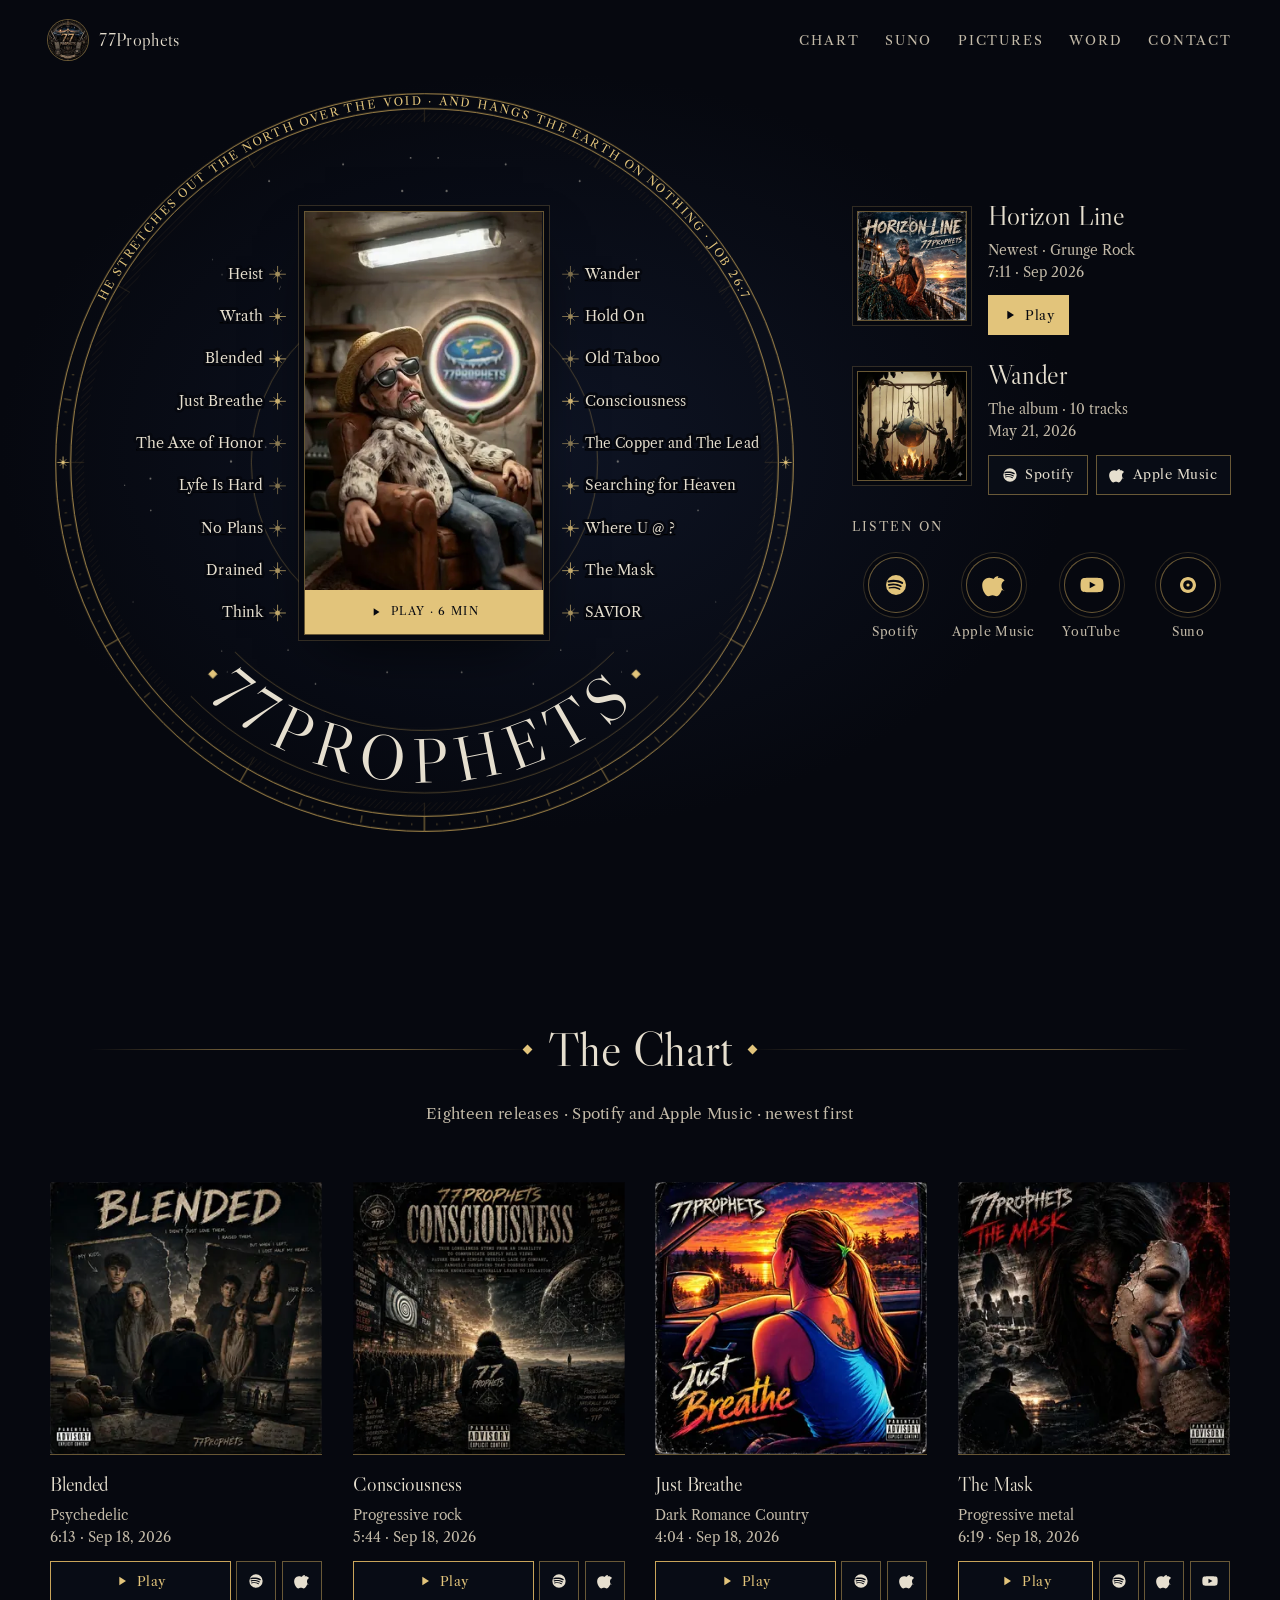
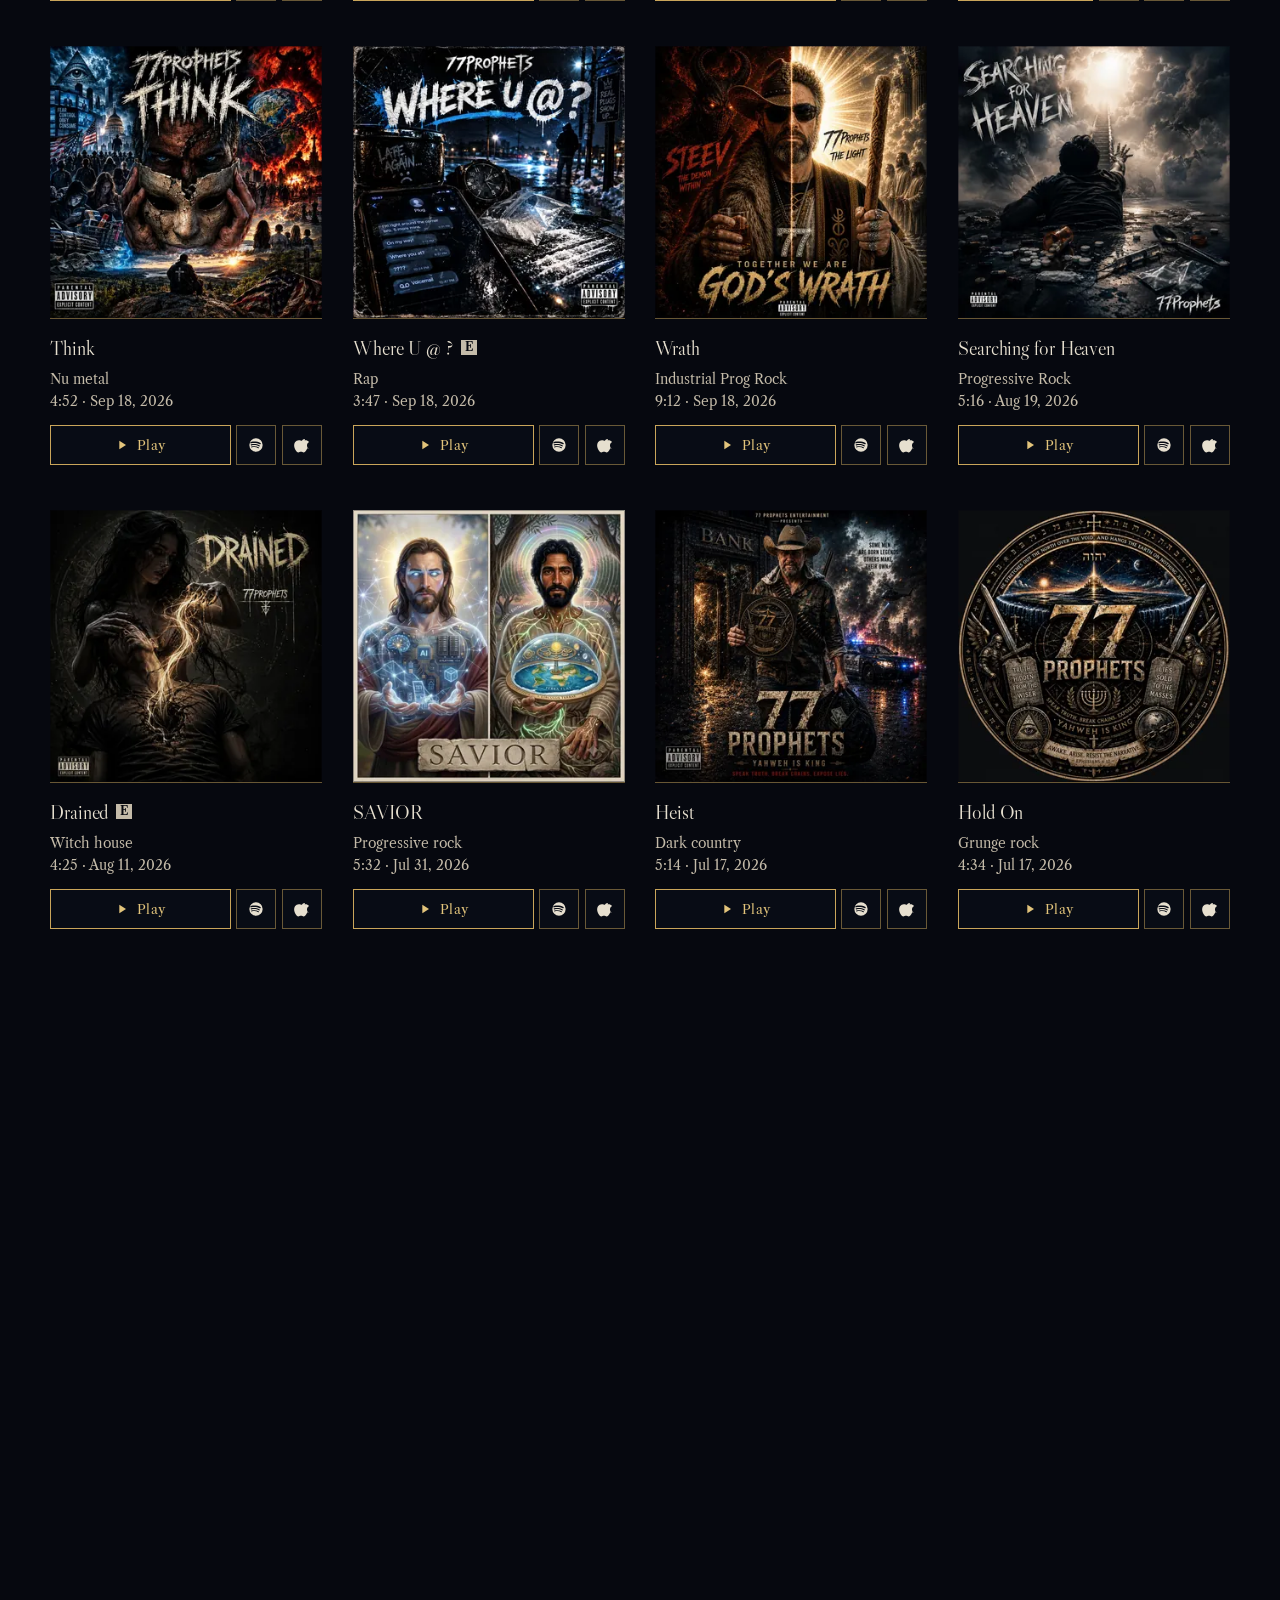
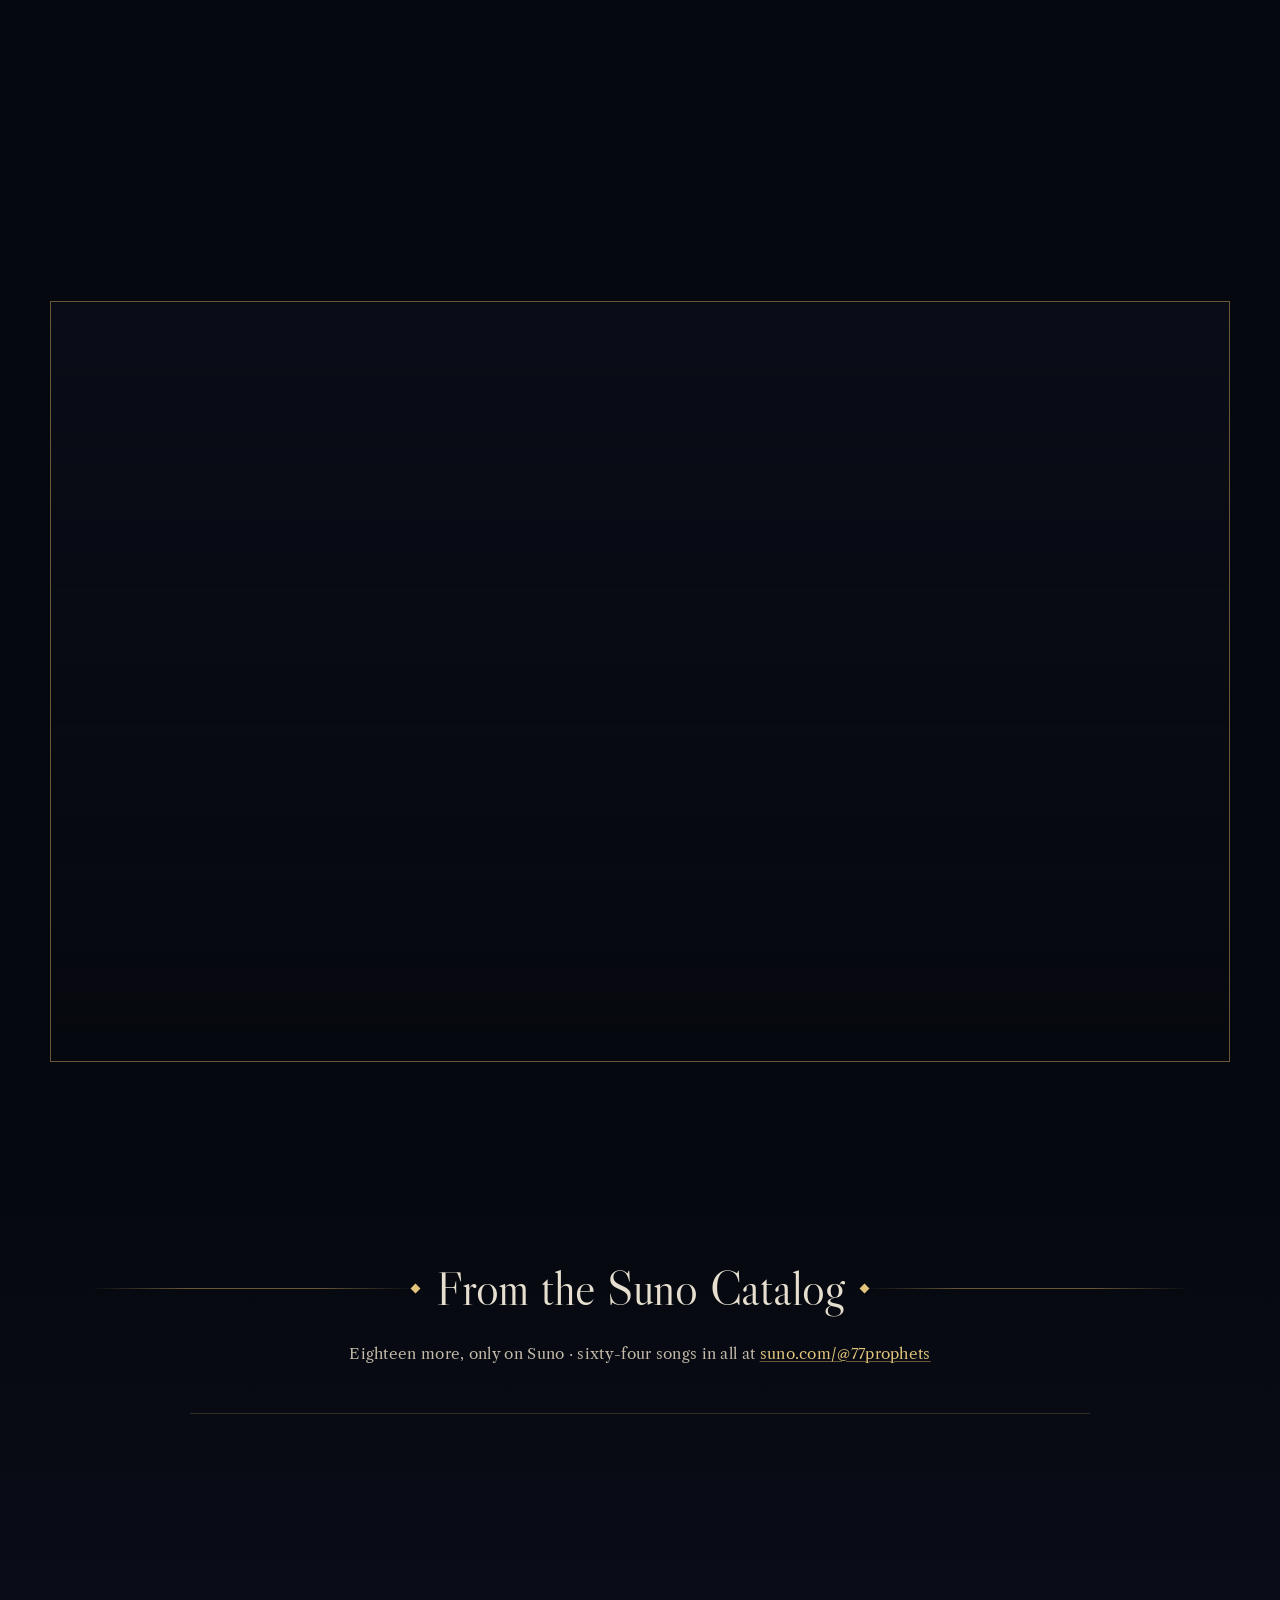
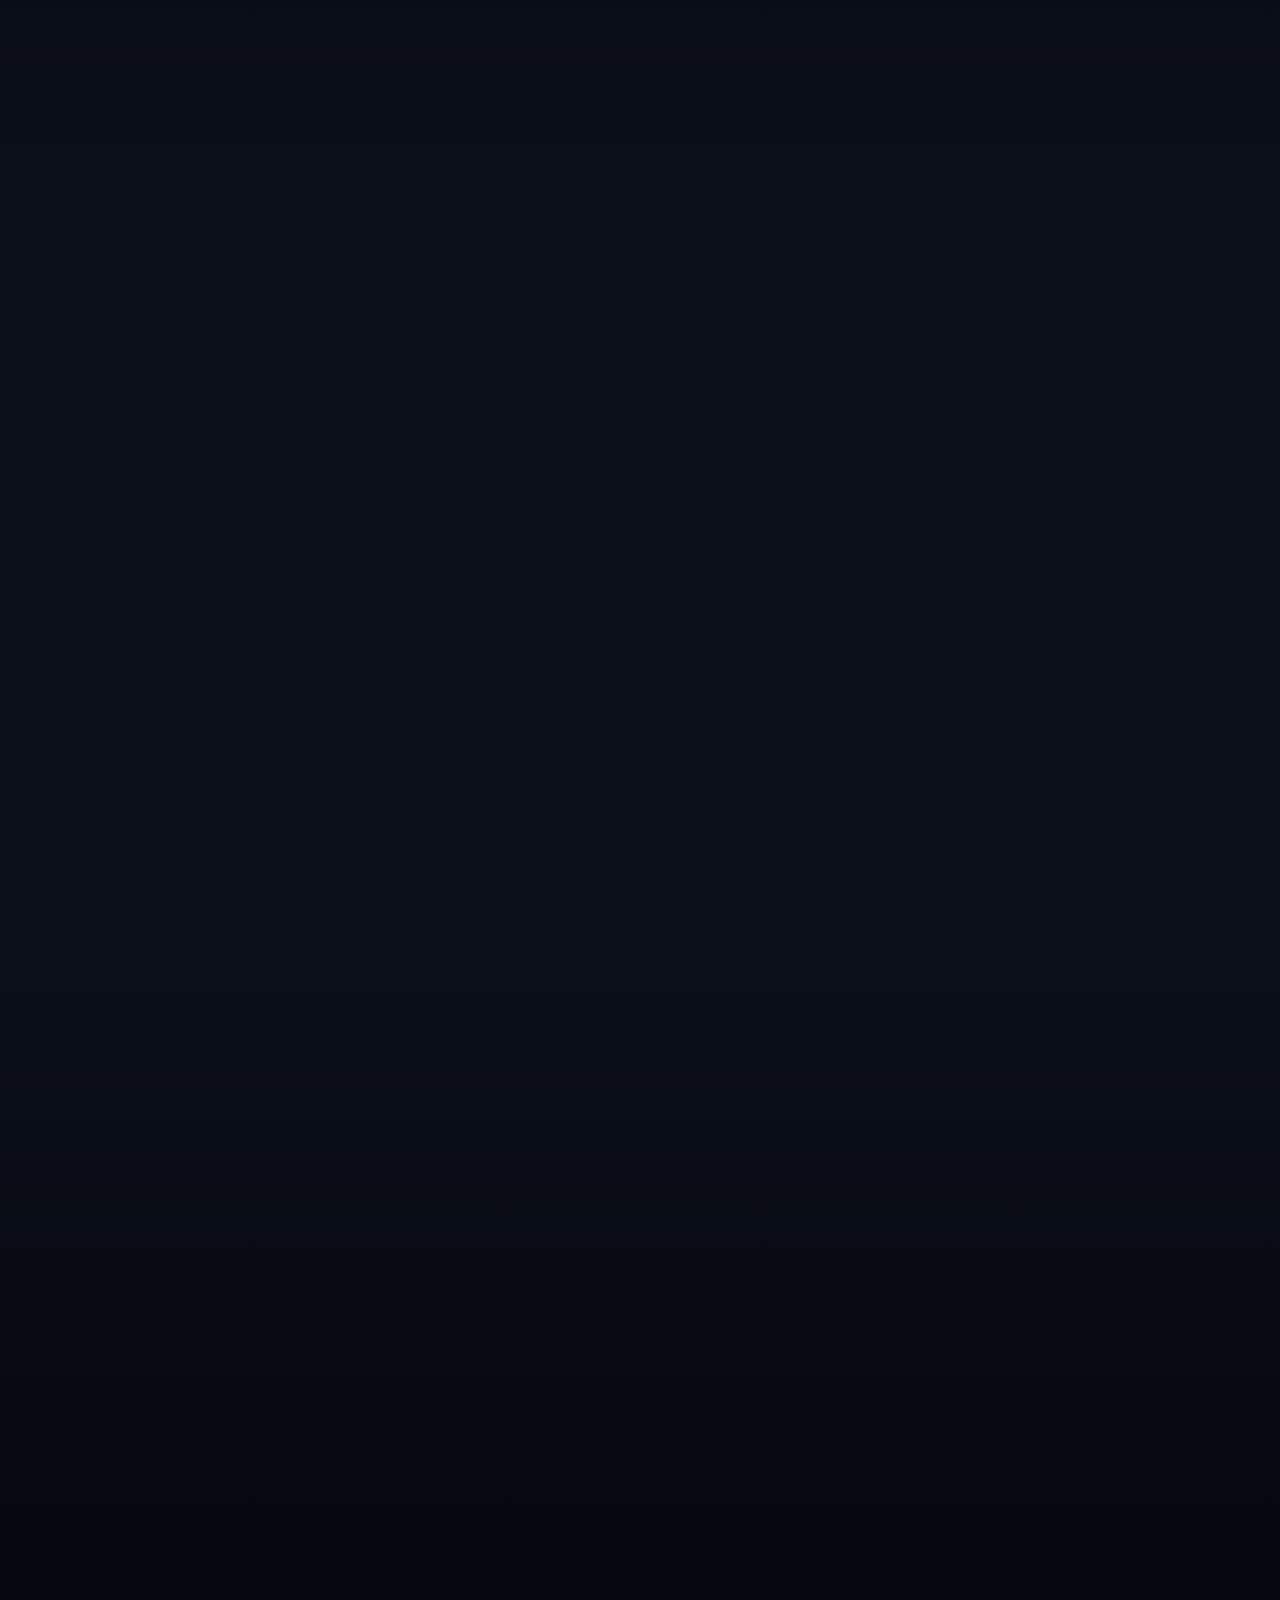
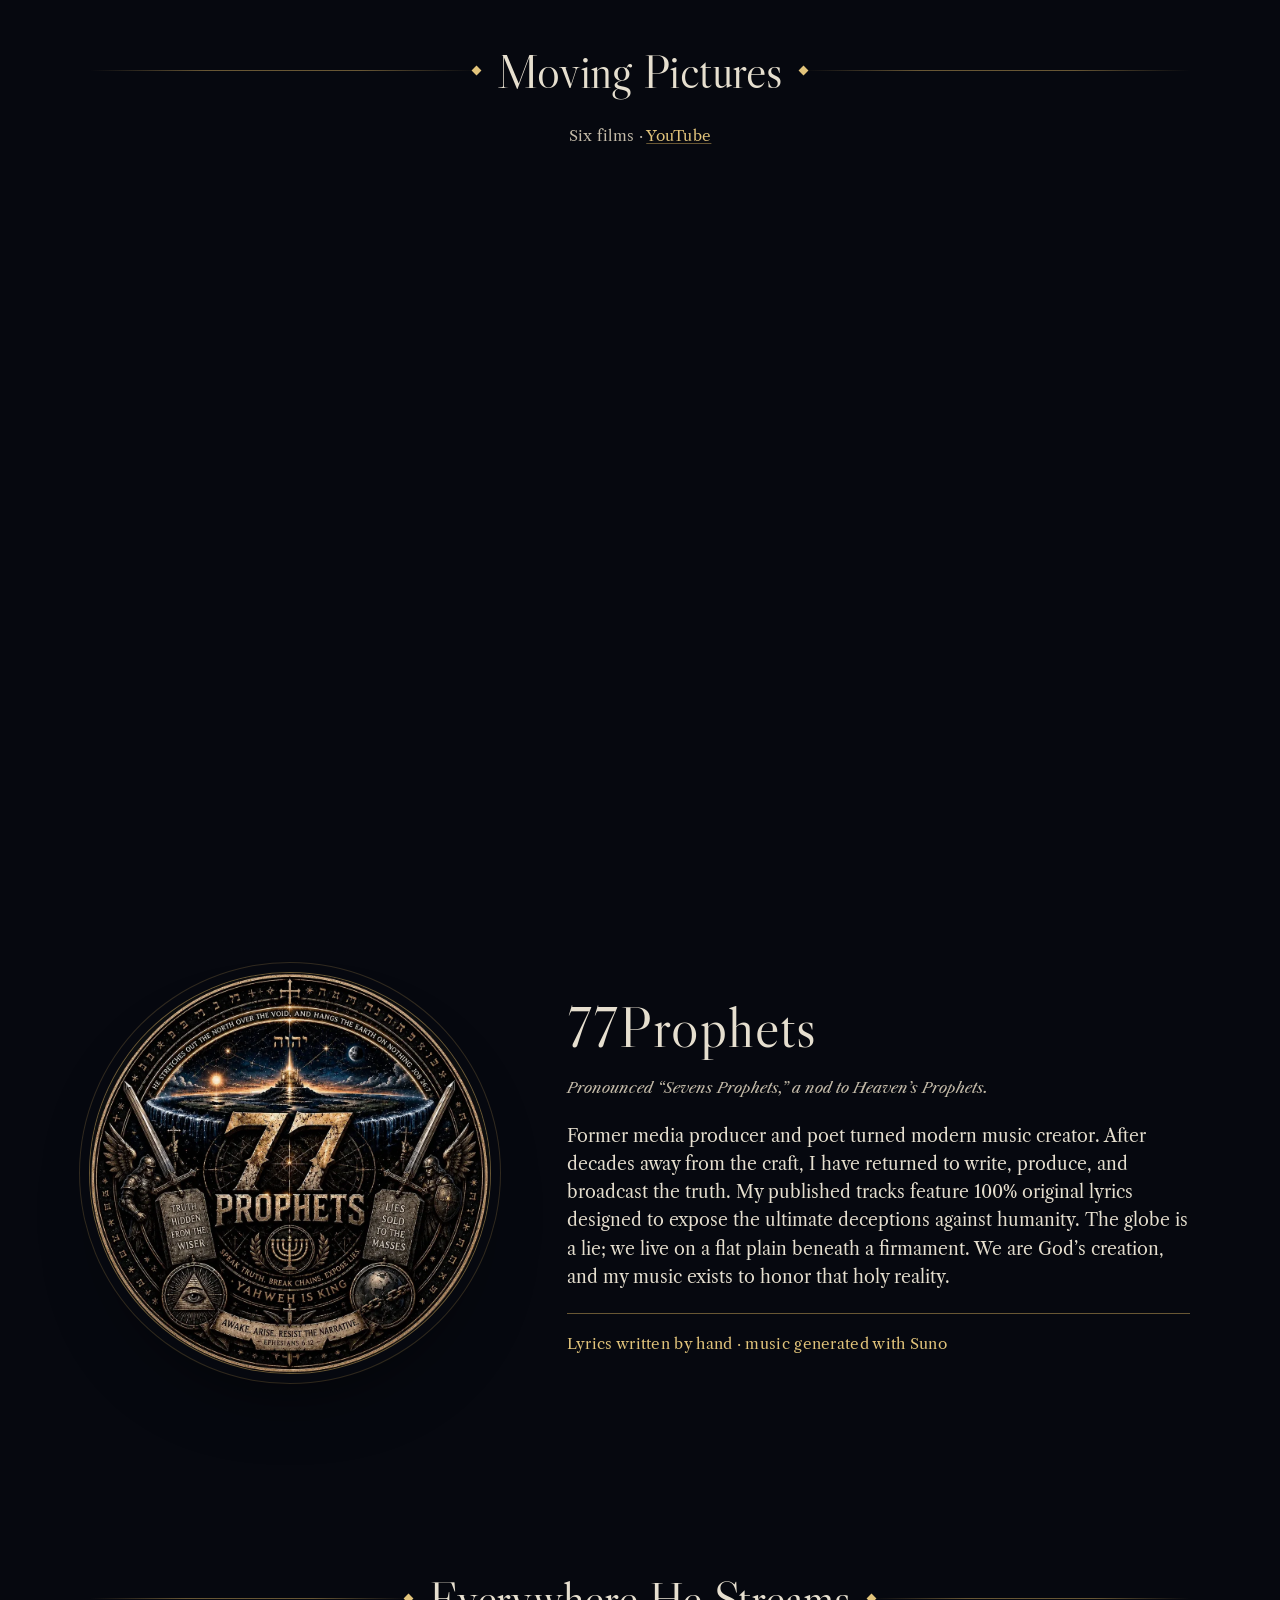
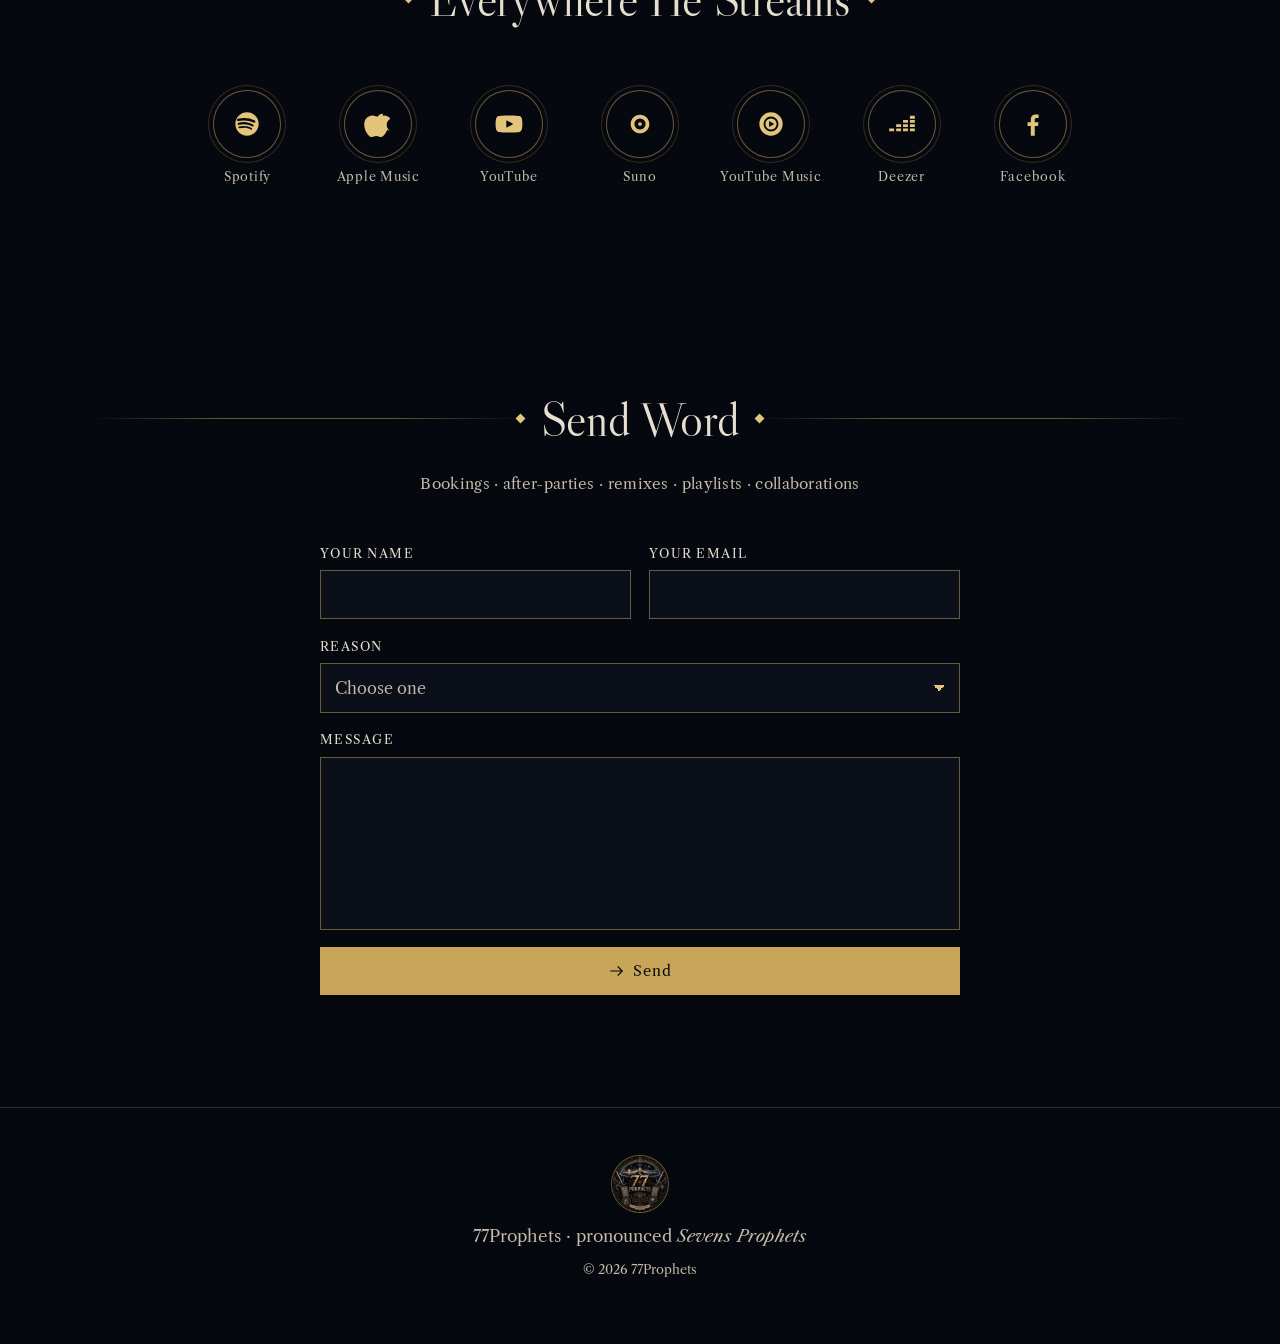
==== commit cce59709: "SEO: derived counts, 145-char description, og:type website, full MusicAlbum/MusicRecording + VideoOb" ====
--- a/index.html
+++ b/index.html
@@ -4,10 +4,10 @@
 <meta charset="utf-8">
 <meta name="viewport" content="width=device-width, initial-scale=1">
 <title>77Prophets — official site: releases, films, and where to listen</title>
-<meta name="description" content="77Prophets, pronounced Sevens Prophets. Original lyrics, music built with Suno. Eighteen releases on Spotify and Apple Music, the full catalog on Suno, films on YouTube.">
+<meta name="description" content="77Prophets: original lyrics, music built with Suno. Eighteen releases on Spotify and Apple Music, the full catalog on Suno, six films on YouTube.">
 <meta name="theme-color" content="#06080f">
 <link rel="canonical" href="https://77prophets.patpadgett.com/">
-<meta property="og:type" content="music.musician">
+<meta property="og:type" content="website">
 <meta property="og:title" content="77Prophets">
 <meta property="og:description" content="Original lyrics, music built with Suno. Releases, films, and every place to listen.">
 <meta property="og:url" content="https://77prophets.patpadgett.com/">
@@ -20,13 +20,13 @@
 <link rel="preload" href="assets/fonts/LibreCaslonDisplay-400.woff2" as="font" type="font/woff2" crossorigin>
 <link rel="preload" href="assets/fonts/LibreCaslonText-400.woff2" as="font" type="font/woff2" crossorigin>
 <link rel="stylesheet" href="styles.css">
-<script type="application/ld+json">{"@context": "https://schema.org", "@type": "MusicGroup", "name": "77Prophets", "url": "https://77prophets.patpadgett.com/", "image": "https://77prophets.patpadgett.com/assets/seal/seal-1024.webp", "description": "Former media producer and poet turned modern music creator. After decades away from the craft, I have returned to write, produce, and broadcast the truth. My published tracks feature 100% original lyrics designed to expose the ultimate deceptions against humanity. The globe is a lie; we live on a fl", "sameAs": ["https://open.spotify.com/artist/5S4yAG9F49QJhHSgjmHF4N", "https://music.apple.com/us/artist/77prophets/6771765438", "https://www.youtube.com/@77Prophets", "https://suno.com/@77prophets", "https://music.youtube.com/channel/UC36L3k_Vg7DIpE_0Y8oYnzw", "https://www.deezer.com/artist/392333441", "https://www.facebook.com/77Prophets"], "album": [{"@type": "MusicAlbum", "name": "Blended", "url": "https://open.spotify.com/album/2TcdZ4B99QNjTMoIilhRAl", "datePublished": "2026-09-18"}, {"@type": "MusicAlbum", "name": "Consciousness", "url": "https://open.spotify.com/album/77ACLZ1mtebBJgi2UP5wjO", "datePublished": "2026-09-18"}, {"@type": "MusicAlbum", "name": "Just Breathe", "url": "https://open.spotify.com/album/3dzeCYjm4bpUNXAfx5Ie4n", "datePublished": "2026-09-18"}, {"@type": "MusicAlbum", "name": "The Mask", "url": "https://open.spotify.com/album/4Iyy6CyMWLPxdmCzRST4Dc", "datePublished": "2026-09-18"}, {"@type": "MusicAlbum", "name": "Think", "url": "https://open.spotify.com/album/4TZWyYVlXBhrSPqMmytmue", "datePublished": "2026-09-18"}, {"@type": "MusicAlbum", "name": "Where U @ ?", "url": "https://open.spotify.com/album/6NfsplDgkGmFYzDkrv1Jow", "datePublished": "2026-09-18"}, {"@type": "MusicAlbum", "name": "Wrath", "url": "https://open.spotify.com/album/1fLHYL6RGwGX7n8No8tqVU", "datePublished": "2026-09-18"}, {"@type": "MusicAlbum", "name": "Searching for Heaven", "url": "https://open.spotify.com/album/1VzmC3AFBLKnHEMigmGbIM", "datePublished": "2026-08-19"}, {"@type": "MusicAlbum", "name": "Drained", "url": "https://open.spotify.com/album/795EWdq3qP0AtUdtK0kx9P", "datePublished": "2026-08-11"}, {"@type": "MusicAlbum", "name": "SAVIOR", "url": "https://open.spotify.com/album/5vw6xwtxSlLXNLSNY271p2", "datePublished": "2026-07-31"}, {"@type": "MusicAlbum", "name": "Heist", "url": "https://open.spotify.com/album/3pWfbbFLZzQoDpNdZndZSP", "datePublished": "2026-07-17"}, {"@type": "MusicAlbum", "name": "Hold On", "url": "https://open.spotify.com/album/4Ny2psm2jc86mN3oQJ4brD", "datePublished": "2026-07-17"}, {"@type": "MusicAlbum", "name": "No Plans", "url": "https://open.spotify.com/album/3KDnSHgXsa3fzavEVvmgad", "datePublished": "2026-07-10"}, {"@type": "MusicAlbum", "name": "Old Taboo", "url": "https://open.spotify.com/album/7hhmvJBN4FGIBONdXw8LO8", "datePublished": "2026-07-01"}, {"@type": "MusicAlbum", "name": "The Axe of Honor", "url": "https://open.spotify.com/album/2UG5Zcu9iQU6SprA8rhgeX", "datePublished": "2026-06-08"}, {"@type": "MusicAlbum", "name": "The Copper and The Lead", "url": "https://open.spotify.com/album/7pStUMT1skej0esj8yeilr", "datePublished": "2026-06-08"}, {"@type": "MusicAlbum", "name": "Lyfe Is Hard", "url": "https://open.spotify.com/album/0B9PnoJnOvCoaO03bVPVAa", "datePublished": "2026-06-05"}, {"@type": "MusicAlbum", "name": "Wander", "url": "https://open.spotify.com/album/1yW2VjOmcuKh3KDiJFXqeQ", "datePublished": "2026-05-21"}]}</script>
+<script type="application/ld+json">{"@context": "https://schema.org", "@graph": [{"@type": "WebSite", "@id": "https://77prophets.patpadgett.com/#website", "url": "https://77prophets.patpadgett.com/", "name": "77Prophets", "publisher": {"@id": "https://77prophets.patpadgett.com/#artist"}}, {"@type": "MusicGroup", "@id": "https://77prophets.patpadgett.com/#artist", "name": "77Prophets", "alternateName": "Sevens Prophets", "url": "https://77prophets.patpadgett.com/", "image": "https://77prophets.patpadgett.com/assets/seal/seal-1024.webp", "description": "Former media producer and poet turned modern music creator. After decades away from the craft, I have returned to write, produce, and broadcast the truth. My published tracks feature 100% original lyrics designed to expose the ultimate deceptions against humanity. The globe is a lie; we live on a fl", "sameAs": ["https://open.spotify.com/artist/5S4yAG9F49QJhHSgjmHF4N", "https://music.apple.com/us/artist/77prophets/6771765438", "https://www.youtube.com/@77Prophets", "https://suno.com/@77prophets", "https://music.youtube.com/channel/UC36L3k_Vg7DIpE_0Y8oYnzw", "https://www.deezer.com/artist/392333441", "https://www.facebook.com/77Prophets"], "album": [{"@type": "MusicAlbum", "@id": "https://77prophets.patpadgett.com/#r-blended", "name": "Blended", "url": "https://77prophets.patpadgett.com/#r-blended", "image": "https://77prophets.patpadgett.com/assets/art/blended-640.webp", "datePublished": "2026-09-18", "byArtist": {"@id": "https://77prophets.patpadgett.com/#artist"}, "numTracks": 1, "albumProductionType": "https://schema.org/StudioAlbum", "albumReleaseType": "https://schema.org/SingleRelease", "sameAs": ["https://open.spotify.com/album/2TcdZ4B99QNjTMoIilhRAl", "https://music.apple.com/us/album/blended-single/6813342866?uo=4"], "track": [{"@type": "MusicRecording", "name": "Blended", "byArtist": {"@id": "https://77prophets.patpadgett.com/#artist"}, "inAlbum": {"@id": "https://77prophets.patpadgett.com/#r-blended"}, "duration": "PT6M13S", "url": "https://open.spotify.com/track/2tTBS5y6Toof6LVPeWhGk2", "genre": "Psychedelic"}]}, {"@type": "MusicAlbum", "@id": "https://77prophets.patpadgett.com/#r-consciousness", "name": "Consciousness", "url": "https://77prophets.patpadgett.com/#r-consciousness", "image": "https://77prophets.patpadgett.com/assets/art/consciousness-640.webp", "datePublished": "2026-09-18", "byArtist": {"@id": "https://77prophets.patpadgett.com/#artist"}, "numTracks": 1, "albumProductionType": "https://schema.org/StudioAlbum", "albumReleaseType": "https://schema.org/SingleRelease", "sameAs": ["https://open.spotify.com/album/77ACLZ1mtebBJgi2UP5wjO", "https://music.apple.com/us/album/consciousness-single/6813338310?uo=4"], "track": [{"@type": "MusicRecording", "name": "Consciousness", "byArtist": {"@id": "https://77prophets.patpadgett.com/#artist"}, "inAlbum": {"@id": "https://77prophets.patpadgett.com/#r-consciousness"}, "duration": "PT5M44S", "url": "https://open.spotify.com/track/7sVDxymcVBSGnM86fJ9jeU", "genre": "Progressive rock"}]}, {"@type": "MusicAlbum", "@id": "https://77prophets.patpadgett.com/#r-just-breathe", "name": "Just Breathe", "url": "https://77prophets.patpadgett.com/#r-just-breathe", "image": "https://77prophets.patpadgett.com/assets/art/just-breathe-640.webp", "datePublished": "2026-09-18", "byArtist": {"@id": "https://77prophets.patpadgett.com/#artist"}, "numTracks": 1, "albumProductionType": "https://schema.org/StudioAlbum", "albumReleaseType": "https://schema.org/SingleRelease", "sameAs": ["https://open.spotify.com/album/3dzeCYjm4bpUNXAfx5Ie4n", "https://music.apple.com/us/album/just-breathe-single/6813909130?uo=4"], "track": [{"@type": "MusicRecording", "name": "Just Breathe", "byArtist": {"@id": "https://77prophets.patpadgett.com/#artist"}, "inAlbum": {"@id": "https://77prophets.patpadgett.com/#r-just-breathe"}, "duration": "PT4M4S", "url": "https://open.spotify.com/track/2D2wqYVuPLLJMusuCLGD9s", "genre": "Dark Romance Country"}]}, {"@type": "MusicAlbum", "@id": "https://77prophets.patpadgett.com/#r-the-mask", "name": "The Mask", "url": "https://77prophets.patpadgett.com/#r-the-mask", "image": "https://77prophets.patpadgett.com/assets/art/the-mask-640.webp", "datePublished": "2026-09-18", "byArtist": {"@id": "https://77prophets.patpadgett.com/#artist"}, "numTracks": 1, "albumProductionType": "https://schema.org/StudioAlbum", "albumReleaseType": "https://schema.org/SingleRelease", "sameAs": ["https://open.spotify.com/album/4Iyy6CyMWLPxdmCzRST4Dc", "https://music.apple.com/us/album/the-mask-single/6813350177?uo=4"], "track": [{"@type": "MusicRecording", "name": "The Mask", "byArtist": {"@id": "https://77prophets.patpadgett.com/#artist"}, "inAlbum": {"@id": "https://77prophets.patpadgett.com/#r-the-mask"}, "duration": "PT6M19S", "url": "https://open.spotify.com/track/0fXTUxT2FQmhsNtTSgLb7v", "genre": "Progressive metal"}]}, {"@type": "MusicAlbum", "@id": "https://77prophets.patpadgett.com/#r-think", "name": "Think", "url": "https://77prophets.patpadgett.com/#r-think", "image": "https://77prophets.patpadgett.com/assets/art/think-640.webp", "datePublished": "2026-09-18", "byArtist": {"@id": "https://77prophets.patpadgett.com/#artist"}, "numTracks": 1, "albumProductionType": "https://schema.org/StudioAlbum", "albumReleaseType": "https://schema.org/SingleRelease", "sameAs": ["https://open.spotify.com/album/4TZWyYVlXBhrSPqMmytmue", "https://music.apple.com/us/album/think-single/6813349250?uo=4"], "track": [{"@type": "MusicRecording", "name": "Think", "byArtist": {"@id": "https://77prophets.patpadgett.com/#artist"}, "inAlbum": {"@id": "https://77prophets.patpadgett.com/#r-think"}, "duration": "PT4M52S", "url": "https://open.spotify.com/track/1J5R7W0bH3A5mmhXkldbXL", "genre": "Nu metal"}]}, {"@type": "MusicAlbum", "@id": "https://77prophets.patpadgett.com/#r-where-u", "name": "Where U @ ?", "url": "https://77prophets.patpadgett.com/#r-where-u", "image": "https://77prophets.patpadgett.com/assets/art/where-u-640.webp", "datePublished": "2026-09-18", "byArtist": {"@id": "https://77prophets.patpadgett.com/#artist"}, "numTracks": 1, "albumProductionType": "https://schema.org/StudioAlbum", "albumReleaseType": "https://schema.org/SingleRelease", "sameAs": ["https://open.spotify.com/album/6NfsplDgkGmFYzDkrv1Jow", "https://music.apple.com/us/album/where-u-single/6813343743?uo=4"], "track": [{"@type": "MusicRecording", "name": "Where U @ ?", "byArtist": {"@id": "https://77prophets.patpadgett.com/#artist"}, "inAlbum": {"@id": "https://77prophets.patpadgett.com/#r-where-u"}, "duration": "PT3M47S", "url": "https://open.spotify.com/track/6JjT2WxfdnghnnD5PpcMLk", "genre": "Rap"}]}, {"@type": "MusicAlbum", "@id": "https://77prophets.patpadgett.com/#r-wrath", "name": "Wrath", "url": "https://77prophets.patpadgett.com/#r-wrath", "image": "https://77prophets.patpadgett.com/assets/art/wrath-640.webp", "datePublished": "2026-09-18", "byArtist": {"@id": "https://77prophets.patpadgett.com/#artist"}, "numTracks": 1, "albumProductionType": "https://schema.org/StudioAlbum", "albumReleaseType": "https://schema.org/SingleRelease", "sameAs": ["https://open.spotify.com/album/1fLHYL6RGwGX7n8No8tqVU", "https://music.apple.com/us/album/wrath-single/6813341035?uo=4"], "track": [{"@type": "MusicRecording", "name": "Wrath", "byArtist": {"@id": "https://77prophets.patpadgett.com/#artist"}, "inAlbum": {"@id": "https://77prophets.patpadgett.com/#r-wrath"}, "duration": "PT9M12S", "url": "https://open.spotify.com/track/5ReW6uNquLsrvfVWMgXTpz", "genre": "Industrial Prog Rock"}]}, {"@type": "MusicAlbum", "@id": "https://77prophets.patpadgett.com/#r-searching-for-heaven", "name": "Searching for Heaven", "url": "https://77prophets.patpadgett.com/#r-searching-for-heaven", "image": "https://77prophets.patpadgett.com/assets/art/searching-for-heaven-640.webp", "datePublished": "2026-08-19", "byArtist": {"@id": "https://77prophets.patpadgett.com/#artist"}, "numTracks": 1, "albumProductionType": "https://schema.org/StudioAlbum", "albumReleaseType": "https://schema.org/SingleRelease", "sameAs": ["https://open.spotify.com/album/1VzmC3AFBLKnHEMigmGbIM", "https://music.apple.com/us/album/searching-for-heaven-single/6802884495?uo=4"], "track": [{"@type": "MusicRecording", "name": "Searching for Heaven", "byArtist": {"@id": "https://77prophets.patpadgett.com/#artist"}, "inAlbum": {"@id": "https://77prophets.patpadgett.com/#r-searching-for-heaven"}, "duration": "PT5M16S", "url": "https://open.spotify.com/track/58wqDe4CL5wyocR5VKAatB", "genre": "Progressive Rock"}]}, {"@type": "MusicAlbum", "@id": "https://77prophets.patpadgett.com/#r-drained", "name": "Drained", "url": "https://77prophets.patpadgett.com/#r-drained", "image": "https://77prophets.patpadgett.com/assets/art/drained-640.webp", "datePublished": "2026-08-11", "byArtist": {"@id": "https://77prophets.patpadgett.com/#artist"}, "numTracks": 1, "albumProductionType": "https://schema.org/StudioAlbum", "albumReleaseType": "https://schema.org/SingleRelease", "sameAs": ["https://open.spotify.com/album/795EWdq3qP0AtUdtK0kx9P", "https://music.apple.com/us/album/drained-single/6799889858?uo=4"], "track": [{"@type": "MusicRecording", "name": "Drained", "byArtist": {"@id": "https://77prophets.patpadgett.com/#artist"}, "inAlbum": {"@id": "https://77prophets.patpadgett.com/#r-drained"}, "duration": "PT4M25S", "url": "https://open.spotify.com/track/0GtPK3IjhoxN1GkwdAMhkk", "genre": "Witch house"}]}, {"@type": "MusicAlbum", "@id": "https://77prophets.patpadgett.com/#r-savior", "name": "SAVIOR", "url": "https://77prophets.patpadgett.com/#r-savior", "image": "https://77prophets.patpadgett.com/assets/art/savior-640.webp", "datePublished": "2026-07-31", "byArtist": {"@id": "https://77prophets.patpadgett.com/#artist"}, "numTracks": 1, "albumProductionType": "https://schema.org/StudioAlbum", "albumReleaseType": "https://schema.org/SingleRelease", "sameAs": ["https://open.spotify.com/album/5vw6xwtxSlLXNLSNY271p2", "https://music.apple.com/us/album/savior-single/6796173075?uo=4"], "track": [{"@type": "MusicRecording", "name": "SAVIOR", "byArtist": {"@id": "https://77prophets.patpadgett.com/#artist"}, "inAlbum": {"@id": "https://77prophets.patpadgett.com/#r-savior"}, "duration": "PT5M32S", "url": "https://open.spotify.com/track/66Aj5os0i7CSxHuf3TphZl", "genre": "Progressive rock"}]}, {"@type": "MusicAlbum", "@id": "https://77prophets.patpadgett.com/#r-heist", "name": "Heist", "url": "https://77prophets.patpadgett.com/#r-heist", "image": "https://77prophets.patpadgett.com/assets/art/heist-640.webp", "datePublished": "2026-07-17", "byArtist": {"@id": "https://77prophets.patpadgett.com/#artist"}, "numTracks": 1, "albumProductionType": "https://schema.org/StudioAlbum", "albumReleaseType": "https://schema.org/SingleRelease", "sameAs": ["https://open.spotify.com/album/3pWfbbFLZzQoDpNdZndZSP", "https://music.apple.com/us/album/heist-single/6791448430?uo=4"], "track": [{"@type": "MusicRecording", "name": "Heist", "byArtist": {"@id": "https://77prophets.patpadgett.com/#artist"}, "inAlbum": {"@id": "https://77prophets.patpadgett.com/#r-heist"}, "duration": "PT5M14S", "url": "https://open.spotify.com/track/3dubFmYJOafHeF9m4vBqJU", "genre": "Dark country"}]}, {"@type": "MusicAlbum", "@id": "https://77prophets.patpadgett.com/#r-hold-on", "name": "Hold On", "url": "https://77prophets.patpadgett.com/#r-hold-on", "image": "https://77prophets.patpadgett.com/assets/art/hold-on-640.webp", "datePublished": "2026-07-17", "byArtist": {"@id": "https://77prophets.patpadgett.com/#artist"}, "numTracks": 1, "albumProductionType": "https://schema.org/StudioAlbum", "albumReleaseType": "https://schema.org/SingleRelease", "sameAs": ["https://open.spotify.com/album/4Ny2psm2jc86mN3oQJ4brD", "https://music.apple.com/us/album/hold-on-single/6791440342?uo=4"], "track": [{"@type": "MusicRecording", "name": "Hold On", "byArtist": {"@id": "https://77prophets.patpadgett.com/#artist"}, "inAlbum": {"@id": "https://77prophets.patpadgett.com/#r-hold-on"}, "duration": "PT4M34S", "url": "https://open.spotify.com/track/2YyODBK8tJOSCLoVCj09yq", "genre": "Grunge rock"}]}, {"@type": "MusicAlbum", "@id": "https://77prophets.patpadgett.com/#r-no-plans", "name": "No Plans", "url": "https://77prophets.patpadgett.com/#r-no-plans", "image": "https://77prophets.patpadgett.com/assets/art/no-plans-640.webp", "datePublished": "2026-07-10", "byArtist": {"@id": "https://77prophets.patpadgett.com/#artist"}, "numTracks": 1, "albumProductionType": "https://schema.org/StudioAlbum", "albumReleaseType": "https://schema.org/SingleRelease", "sameAs": ["https://open.spotify.com/album/3KDnSHgXsa3fzavEVvmgad", "https://music.apple.com/us/album/no-plans-single/6787835528?uo=4"], "track": [{"@type": "MusicRecording", "name": "No Plans", "byArtist": {"@id": "https://77prophets.patpadgett.com/#artist"}, "inAlbum": {"@id": "https://77prophets.patpadgett.com/#r-no-plans"}, "duration": "PT4M25S", "url": "https://open.spotify.com/track/0fa9GH25TKJPNDN1a8ntlB", "genre": "World Psychedelic Fusion"}]}, {"@type": "MusicAlbum", "@id": "https://77prophets.patpadgett.com/#r-old-taboo", "name": "Old Taboo", "url": "https://77prophets.patpadgett.com/#r-old-taboo", "image": "https://77prophets.patpadgett.com/assets/art/old-taboo-640.webp", "datePublished": "2026-07-01", "byArtist": {"@id": "https://77prophets.patpadgett.com/#artist"}, "numTracks": 1, "albumProductionType": "https://schema.org/StudioAlbum", "albumReleaseType": "https://schema.org/SingleRelease", "sameAs": ["https://open.spotify.com/album/7hhmvJBN4FGIBONdXw8LO8", "https://music.apple.com/us/album/old-taboo-single/6785239950?uo=4"], "track": [{"@type": "MusicRecording", "name": "Old Taboo", "byArtist": {"@id": "https://77prophets.patpadgett.com/#artist"}, "inAlbum": {"@id": "https://77prophets.patpadgett.com/#r-old-taboo"}, "duration": "PT5M27S", "url": "https://open.spotify.com/track/3VNcMdAdbsVu6tW7PwgGBN", "genre": "Jungle"}]}, {"@type": "MusicAlbum", "@id": "https://77prophets.patpadgett.com/#r-the-axe-of-honor", "name": "The Axe of Honor", "url": "https://77prophets.patpadgett.com/#r-the-axe-of-honor", "image": "https://77prophets.patpadgett.com/assets/art/the-axe-of-honor-640.webp", "datePublished": "2026-06-08", "byArtist": {"@id": "https://77prophets.patpadgett.com/#artist"}, "numTracks": 1, "albumProductionType": "https://schema.org/StudioAlbum", "albumReleaseType": "https://schema.org/SingleRelease", "sameAs": ["https://open.spotify.com/album/2UG5Zcu9iQU6SprA8rhgeX", "https://music.apple.com/us/album/the-axe-of-honor-single/6778307163?uo=4"], "track": [{"@type": "MusicRecording", "name": "The Axe of Honor", "byArtist": {"@id": "https://77prophets.patpadgett.com/#artist"}, "inAlbum": {"@id": "https://77prophets.patpadgett.com/#r-the-axe-of-honor"}, "duration": "PT6M8S", "url": "https://open.spotify.com/track/7479OxIR1Jd5dUexfNnv03", "genre": "Industrial prog rock"}]}, {"@type": "MusicAlbum", "@id": "https://77prophets.patpadgett.com/#r-the-copper-and-the-lead", "name": "The Copper and The Lead", "url": "https://77prophets.patpadgett.com/#r-the-copper-and-the-lead", "image": "https://77prophets.patpadgett.com/assets/art/the-copper-and-the-lead-640.webp", "datePublished": "2026-06-08", "byArtist": {"@id": "https://77prophets.patpadgett.com/#artist"}, "numTracks": 1, "albumProductionType": "https://schema.org/StudioAlbum", "albumReleaseType": "https://schema.org/SingleRelease", "sameAs": ["https://open.spotify.com/album/7pStUMT1skej0esj8yeilr", "https://music.apple.com/us/album/the-copper-and-the-lead-single/6778273526?uo=4"], "track": [{"@type": "MusicRecording", "name": "The Copper and The Lead", "byArtist": {"@id": "https://77prophets.patpadgett.com/#artist"}, "inAlbum": {"@id": "https://77prophets.patpadgett.com/#r-the-copper-and-the-lead"}, "duration": "PT5M27S", "url": "https://open.spotify.com/track/1CaNMfPo764saXKyZhbXPr", "genre": "Country"}]}, {"@type": "MusicAlbum", "@id": "https://77prophets.patpadgett.com/#r-lyfe-is-hard", "name": "Lyfe Is Hard", "url": "https://77prophets.patpadgett.com/#r-lyfe-is-hard", "image": "https://77prophets.patpadgett.com/assets/art/lyfe-is-hard-640.webp", "datePublished": "2026-06-05", "byArtist": {"@id": "https://77prophets.patpadgett.com/#artist"}, "numTracks": 1, "albumProductionType": "https://schema.org/StudioAlbum", "albumReleaseType": "https://schema.org/SingleRelease", "sameAs": ["https://open.spotify.com/album/0B9PnoJnOvCoaO03bVPVAa", "https://music.apple.com/us/album/lyfe-is-hard-single/6778473949?uo=4"], "track": [{"@type": "MusicRecording", "name": "Lyfe Is Hard", "byArtist": {"@id": "https://77prophets.patpadgett.com/#artist"}, "inAlbum": {"@id": "https://77prophets.patpadgett.com/#r-lyfe-is-hard"}, "duration": "PT7M12S", "url": "https://open.spotify.com/track/0YRz5eTRfXRBjIrIeQtc2t", "genre": "Progressive metal"}]}, {"@type": "MusicAlbum", "@id": "https://77prophets.patpadgett.com/#r-wander", "name": "Wander", "url": "https://77prophets.patpadgett.com/#r-wander", "image": "https://77prophets.patpadgett.com/assets/art/wander-640.webp", "datePublished": "2026-05-21", "byArtist": {"@id": "https://77prophets.patpadgett.com/#artist"}, "numTracks": 10, "albumProductionType": "https://schema.org/StudioAlbum", "albumReleaseType": "https://schema.org/AlbumRelease", "sameAs": ["https://open.spotify.com/album/1yW2VjOmcuKh3KDiJFXqeQ", "https://music.apple.com/us/album/wander/6774386990?uo=4"], "track": [{"@type": "MusicRecording", "name": "The Trap", "byArtist": {"@id": "https://77prophets.patpadgett.com/#artist"}, "inAlbum": {"@id": "https://77prophets.patpadgett.com/#r-wander"}, "duration": "PT6M6S", "url": "https://open.spotify.com/track/4FGCFAjGF3S8HiyRfjpVTV", "genre": "Post rock"}, {"@type": "MusicRecording", "name": "Digital Luv", "byArtist": {"@id": "https://77prophets.patpadgett.com/#artist"}, "inAlbum": {"@id": "https://77prophets.patpadgett.com/#r-wander"}, "duration": "PT5M19S", "url": "https://open.spotify.com/track/3tSbhruAMEWyx6IUdRKg7b", "genre": "Psychedelic"}, {"@type": "MusicRecording", "name": "Steev", "byArtist": {"@id": "https://77prophets.patpadgett.com/#artist"}, "inAlbum": {"@id": "https://77prophets.patpadgett.com/#r-wander"}, "duration": "PT6M3S", "url": "https://open.spotify.com/track/43er44tJ6yLgNE0015qmp6", "genre": "Nu metal"}, {"@type": "MusicRecording", "name": "Wander", "byArtist": {"@id": "https://77prophets.patpadgett.com/#artist"}, "inAlbum": {"@id": "https://77prophets.patpadgett.com/#r-wander"}, "duration": "PT11M20S", "url": "https://open.spotify.com/track/6tWAaQsk2kKQyvsrZiBSyI", "genre": "Progressive rock"}, {"@type": "MusicRecording", "name": "The World is in Jeopardy", "byArtist": {"@id": "https://77prophets.patpadgett.com/#artist"}, "inAlbum": {"@id": "https://77prophets.patpadgett.com/#r-wander"}, "duration": "PT4M46S", "url": "https://open.spotify.com/track/2WvX6PrIEXyS7gmQXDGlCg", "genre": "Glitch hop"}, {"@type": "MusicRecording", "name": "Fly Away Boy", "byArtist": {"@id": "https://77prophets.patpadgett.com/#artist"}, "inAlbum": {"@id": "https://77prophets.patpadgett.com/#r-wander"}, "duration": "PT4M38S", "url": "https://open.spotify.com/track/1t2DVdqFyuzvFD55a9rgN9", "genre": "Psychedelic"}, {"@type": "MusicRecording", "name": "The Ghost in the Machine", "byArtist": {"@id": "https://77prophets.patpadgett.com/#artist"}, "inAlbum": {"@id": "https://77prophets.patpadgett.com/#r-wander"}, "duration": "PT4M24S", "url": "https://open.spotify.com/track/7CT5gC5Ic0U9s7xq0gbbbW", "genre": "Industrial prog rock"}, {"@type": "MusicRecording", "name": "Down the Drain", "byArtist": {"@id": "https://77prophets.patpadgett.com/#artist"}, "inAlbum": {"@id": "https://77prophets.patpadgett.com/#r-wander"}, "duration": "PT7M27S", "url": "https://open.spotify.com/track/65Crs5chLqdwqoUuXabLJ5", "genre": "World"}, {"@type": "MusicRecording", "name": "The Ketamine Krabwalk", "byArtist": {"@id": "https://77prophets.patpadgett.com/#artist"}, "inAlbum": {"@id": "https://77prophets.patpadgett.com/#r-wander"}, "duration": "PT6M0S", "url": "https://open.spotify.com/track/15OUHBDZCBEzlhHDY7183A", "genre": "Downtempo ambient"}, {"@type": "MusicRecording", "name": "Wander (Original Poetry)", "byArtist": {"@id": "https://77prophets.patpadgett.com/#artist"}, "inAlbum": {"@id": "https://77prophets.patpadgett.com/#r-wander"}, "duration": "PT10M49S", "url": "https://open.spotify.com/track/3tjI2w7Q4Bf80h2dNqUWzy", "genre": "Spoken word"}]}]}, {"@type": "VideoObject", "@id": "https://77prophets.patpadgett.com/#v-9H0cE45GE9E", "name": "The Mask", "description": "This song took me longer than any others that I’ve written due to the complex and severe trauma that experienced during this relationship. I’m also pretty excited that an AI video creation app decided to adopt this genre and style a video that I created. It’s very reminiscent of the old tool videos.", "thumbnailUrl": ["https://77prophets.patpadgett.com/assets/posters/9H0cE45GE9E.webp"], "uploadDate": "2026-08-05", "duration": "PT6M20S", "embedUrl": "https://www.youtube-nocookie.com/embed/9H0cE45GE9E", "url": "https://www.youtube.com/watch?v=9H0cE45GE9E", "author": {"@id": "https://77prophets.patpadgett.com/#artist"}}, {"@type": "VideoObject", "@id": "https://77prophets.patpadgett.com/#v-0jO2XBqS9OM", "name": "The Trap", "description": "There’s a pretty popular theory that the moon is an interdimensional holographic machine. When you die, they say that you see a tunnel of light. Some say that this is a trap in order to get you to be recycled as an energy source and be put back down on earth. I believe it’s 100% true. Do some resear", "thumbnailUrl": ["https://77prophets.patpadgett.com/assets/posters/0jO2XBqS9OM.webp"], "uploadDate": "2026-06-06", "duration": "PT6M7S", "embedUrl": "https://www.youtube-nocookie.com/embed/0jO2XBqS9OM", "url": "https://www.youtube.com/watch?v=0jO2XBqS9OM", "author": {"@id": "https://77prophets.patpadgett.com/#artist"}}, {"@type": "VideoObject", "@id": "https://77prophets.patpadgett.com/#v-Mi6k4TmSCK8", "name": "Ketamine Krabwalk", "description": "Ketamine Krabwalk, a film by 77Prophets.", "thumbnailUrl": ["https://77prophets.patpadgett.com/assets/posters/Mi6k4TmSCK8.webp"], "uploadDate": "2026-06-06", "duration": "PT6M1S", "embedUrl": "https://www.youtube-nocookie.com/embed/Mi6k4TmSCK8", "url": "https://www.youtube.com/watch?v=Mi6k4TmSCK8", "author": {"@id": "https://77prophets.patpadgett.com/#artist"}, "contentUrl": "https://77prophets.patpadgett.com/assets/video/krabwalk-360.mp4"}, {"@type": "VideoObject", "@id": "https://77prophets.patpadgett.com/#v-DgXkb9--NWo", "name": "Dry", "description": "The song for all those that have been destroyed by a narcissist. I promise you that it will get better. It just takes time.", "thumbnailUrl": ["https://77prophets.patpadgett.com/assets/posters/DgXkb9--NWo.webp"], "uploadDate": "2026-06-06", "duration": "PT3M18S", "embedUrl": "https://www.youtube-nocookie.com/embed/DgXkb9--NWo", "url": "https://www.youtube.com/watch?v=DgXkb9--NWo", "author": {"@id": "https://77prophets.patpadgett.com/#artist"}}, {"@type": "VideoObject", "@id": "https://77prophets.patpadgett.com/#v-gyBCdFIRSbQ", "name": "Wander (Promo Video)", "description": "I put together this little promotion video for the title track wander", "thumbnailUrl": ["https://77prophets.patpadgett.com/assets/posters/gyBCdFIRSbQ.webp"], "uploadDate": "2026-05-28", "duration": "PT3M59S", "embedUrl": "https://www.youtube-nocookie.com/embed/gyBCdFIRSbQ", "url": "https://www.youtube.com/watch?v=gyBCdFIRSbQ", "author": {"@id": "https://77prophets.patpadgett.com/#artist"}}, {"@type": "VideoObject", "@id": "https://77prophets.patpadgett.com/#v-Ih0XRfu945s", "name": "Ghost in the Machine", "description": "This is my first project, combining writing lyrics, composing a song, using Suno and also Beatvid to create the video.", "thumbnailUrl": ["https://77prophets.patpadgett.com/assets/posters/Ih0XRfu945s.webp"], "uploadDate": "2026-04-16", "duration": "PT4M24S", "embedUrl": "https://www.youtube-nocookie.com/embed/Ih0XRfu945s", "url": "https://www.youtube.com/watch?v=Ih0XRfu945s", "author": {"@id": "https://77prophets.patpadgett.com/#artist"}}]}</script>
 </head>
 <body>
 <a class="skip" href="#chart">Skip to the releases</a>
 
 <header class="top">
-  <a class="mark" href="#top" aria-label="77Prophets, top of page"><img src="assets/seal/seal-round-160.png" width="40" height="40" alt=""><span>77Prophets</span></a>
+  <a class="mark" href="#top" aria-label="77Prophets, top of page"><img src="assets/seal/seal-round-160.webp" width="40" height="40" alt=""><span>77Prophets</span></a>
   <nav class="nav" aria-label="Sections">
     <a href="#chart">Chart</a>
     <a href="#suno">Suno</a>
@@ -115,7 +115,7 @@
 <section class="sect sect-contact" id="contact" aria-labelledby="contact-h">
   <header class="rule-title"><span class="rule"></span><h2 id="contact-h">Send Word</h2><span class="rule"></span></header>
   <p class="sect-sub">Bookings · after-parties · remixes · playlists · collaborations</p>
-  <form class="form" id="form" method="post" action="https://formsubmit.co/agroman@gmail.com" novalidate>
+  <form class="form" id="form" method="post" action="https://formsubmit.co/&#97;&#103;&#114;&#111;&#109;&#97;&#110;&#64;&#103;&#109;&#97;&#105;&#108;&#46;&#99;&#111;&#109;" data-mail="&#97;&#103;&#114;&#111;&#109;&#97;&#110;&#64;&#103;&#109;&#97;&#105;&#108;&#46;&#99;&#111;&#109;" novalidate>
     <input type="hidden" name="_subject" value="77Prophets site: new message">
     <input type="hidden" name="_template" value="table">
     <input type="hidden" name="_captcha" value="false">
@@ -143,7 +143,7 @@
 </main>
 
 <footer class="foot">
-  <img src="assets/seal/seal-round-160.png" width="56" height="56" alt="" loading="lazy">
+  <img src="assets/seal/seal-round-160.webp" width="56" height="56" alt="" loading="lazy">
   <p>77Prophets · pronounced <em>Sevens Prophets</em></p>
   <p class="foot-small">© 2026 77Prophets</p>
 </footer>
--- a/styles.css
+++ b/styles.css
@@ -210,10 +210,13 @@
 .plate:target .plate-fig{box-shadow:0 0 0 1px var(--gold-2),0 0 0 5px var(--night),0 0 0 6px var(--gold)}
 .plate-title{font-size:1.25rem;line-height:1.3;margin-top:.55rem;display:flex;align-items:baseline;gap:.5rem}
 .plate-cap{font-size:.86rem;color:var(--bone-2);display:grid;gap:.05rem}
-.plate-cap span{white-space:nowrap;overflow:hidden;text-overflow:ellipsis}
-.e-mark{font:700 .58em/1 var(--text);color:var(--night);background:var(--bone-2);padding:.15em .35em;letter-spacing:0;align-self:center;font-variant-numeric:normal}
+.plate-cap span{white-space:nowrap;overflow:hidden;text-overflow:ellipsis;padding-right:.35rem}
+.e-mark{font-family:var(--text);font-weight:700;font-size:max(11px,.58em);line-height:1;color:var(--night);background:var(--bone-2);padding:.15em .35em;letter-spacing:0;align-self:center;font-variant-numeric:normal}
 
 .acts{display:flex;flex-wrap:wrap;gap:.45rem;margin-top:.3rem}
+.plate .acts{flex-wrap:nowrap;gap:.35rem}
+.plate .acts .act-play{flex:1 1 auto;min-width:0;padding-inline:.6rem}
+.plate .acts .act-ico{flex:0 0 40px}
 .act{
   display:inline-flex;align-items:center;justify-content:center;gap:.45rem;
   min-height:40px;
@@ -402,6 +405,12 @@
   .srow .acts{grid-area:acts}
 }
 
+@media (max-width:640px){
+  .plate .acts .act{min-height:38px}
+  .plate .acts .act-ico{flex-basis:38px;width:38px}
+  .plate .acts .act-play{font-size:.78rem;gap:.35rem}
+}
+
 @media (max-width:360px){
   .rule-title h2{white-space:normal;font-size:1.7rem}
   .outlets,.outlets-fold{grid-template-columns:repeat(2,1fr);gap:.5rem}
